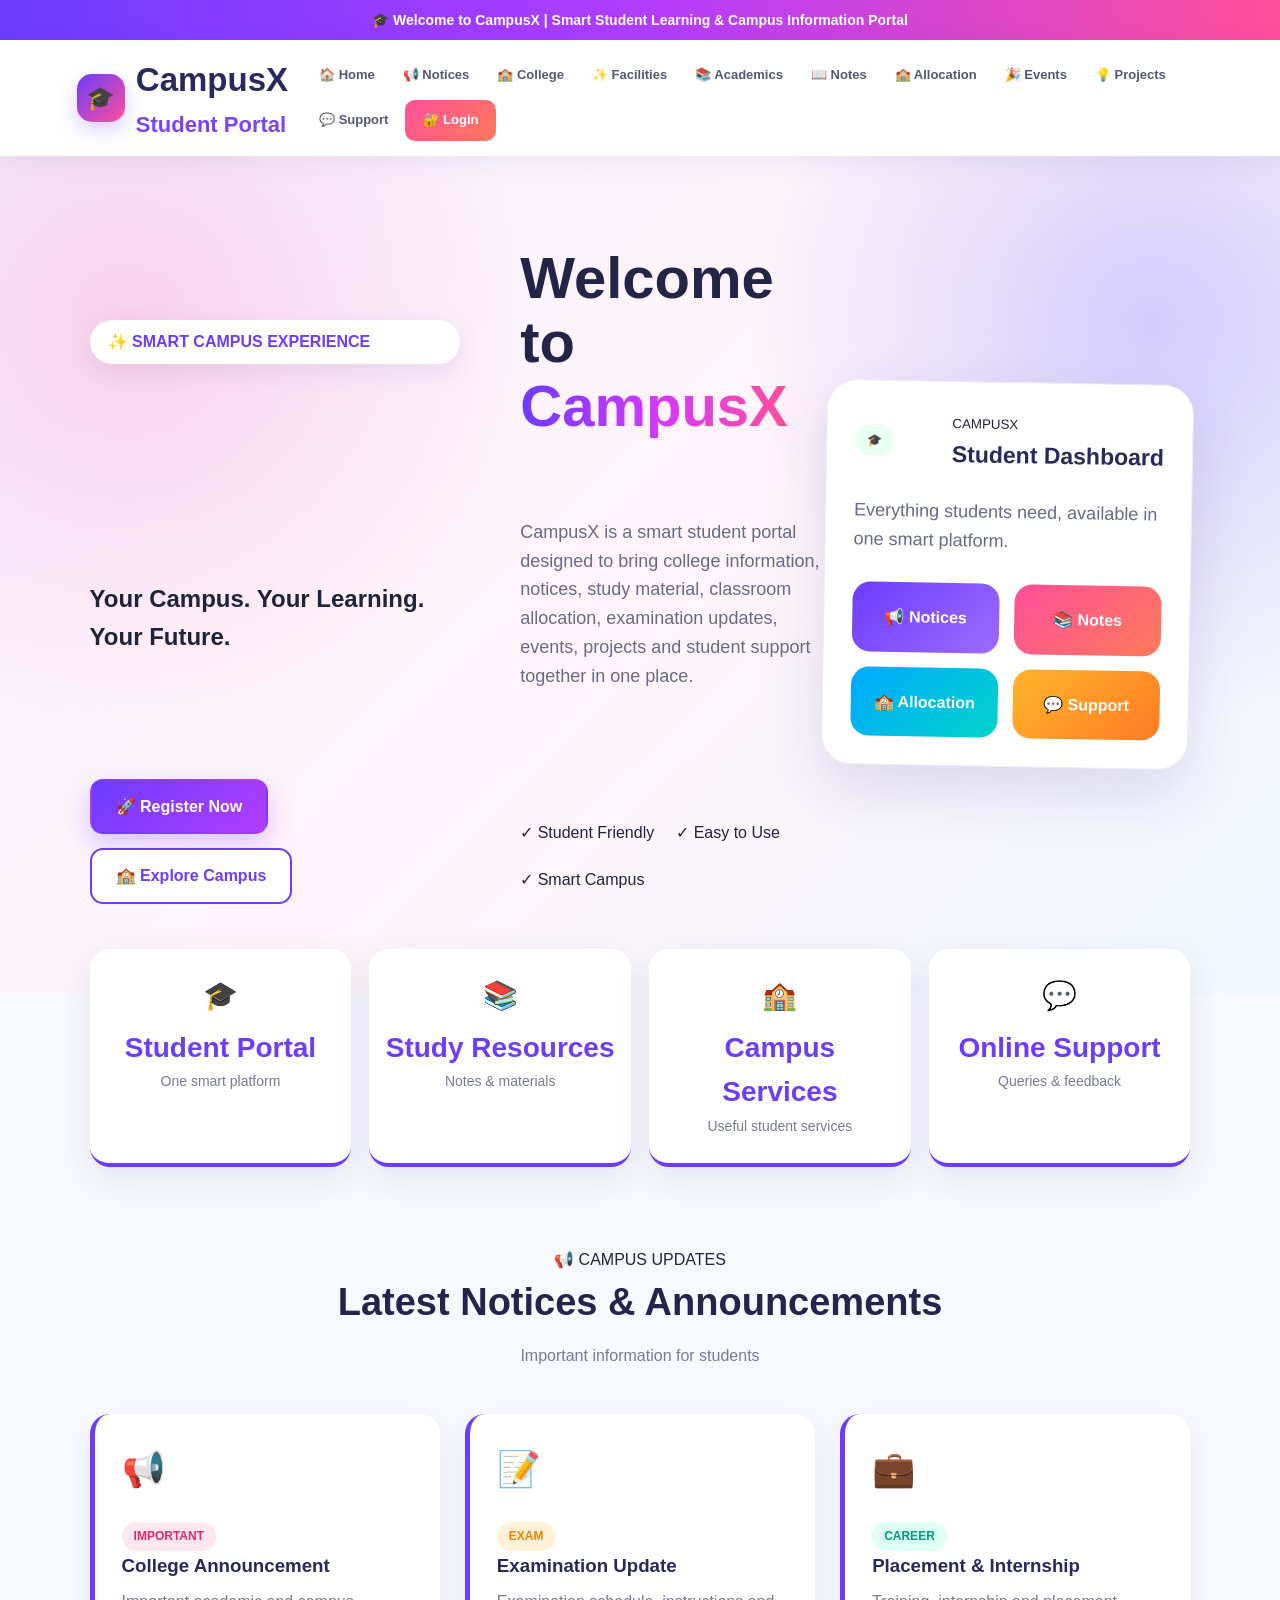
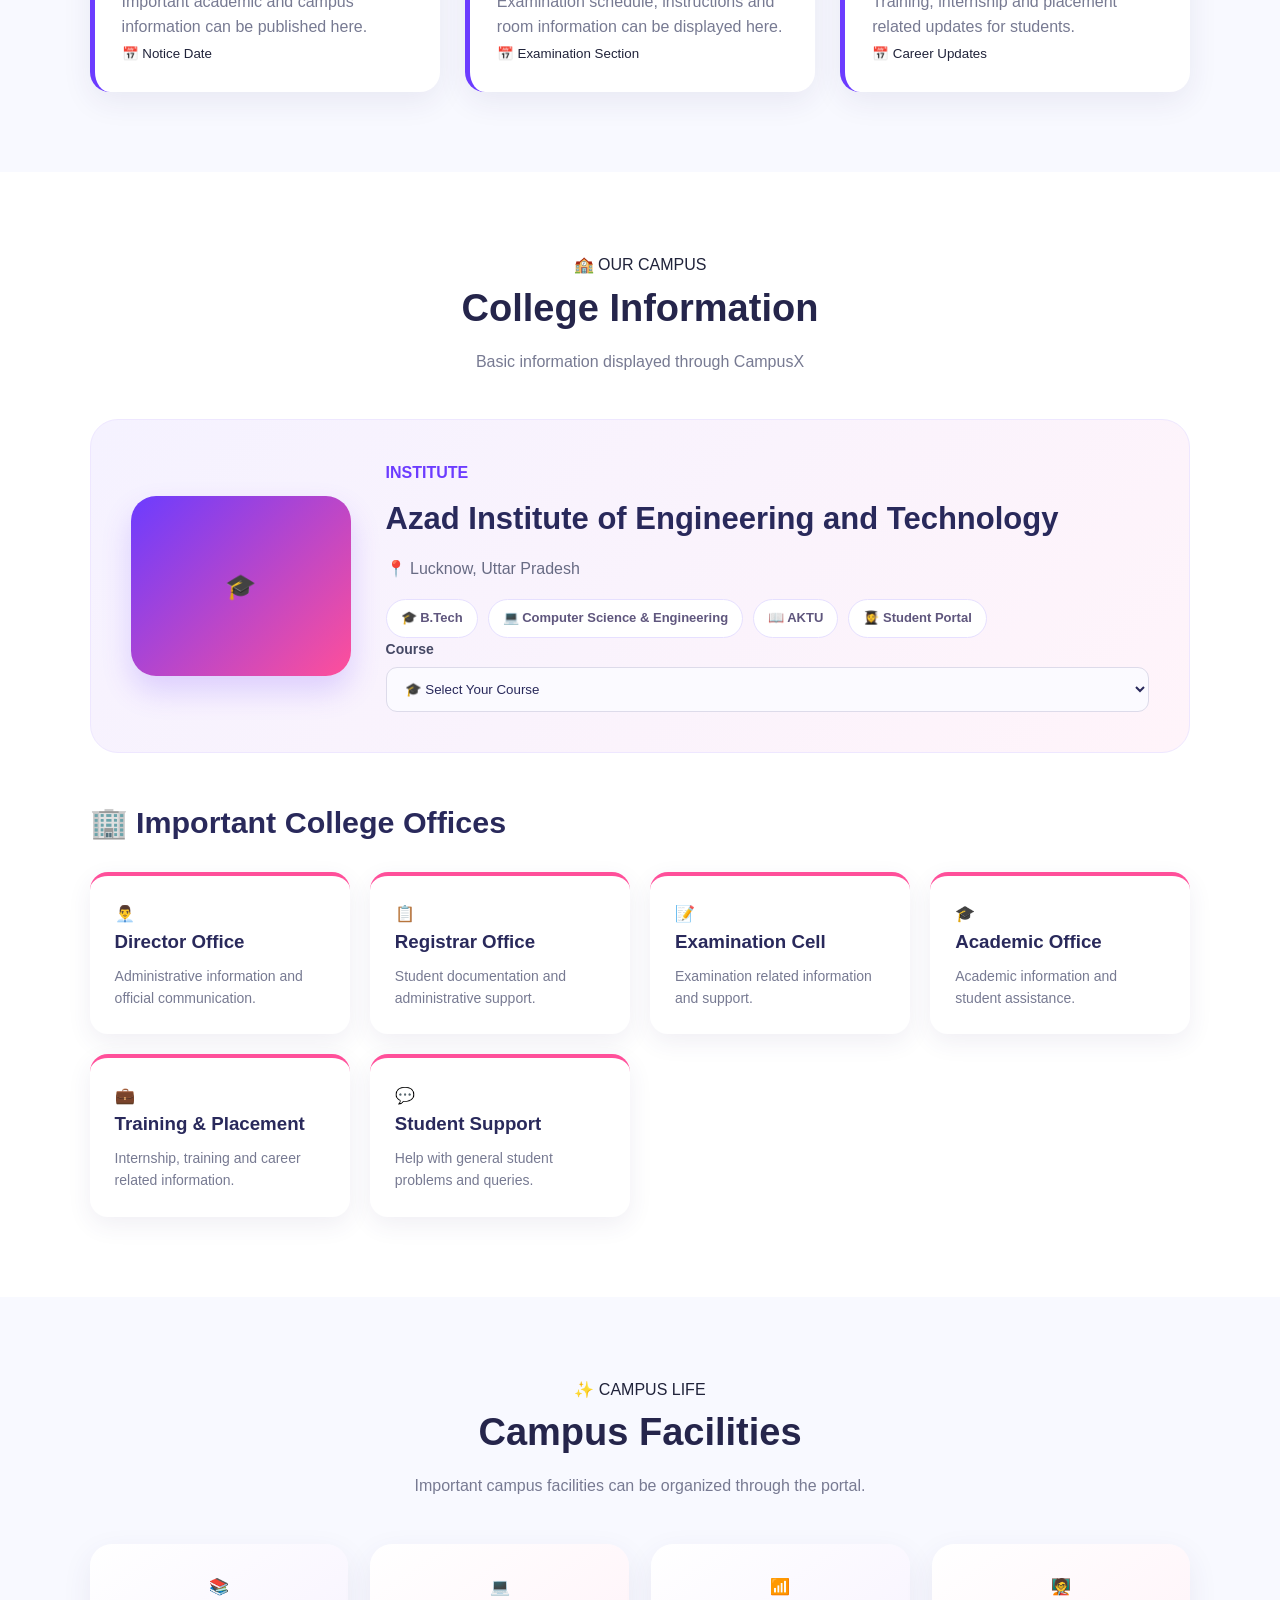
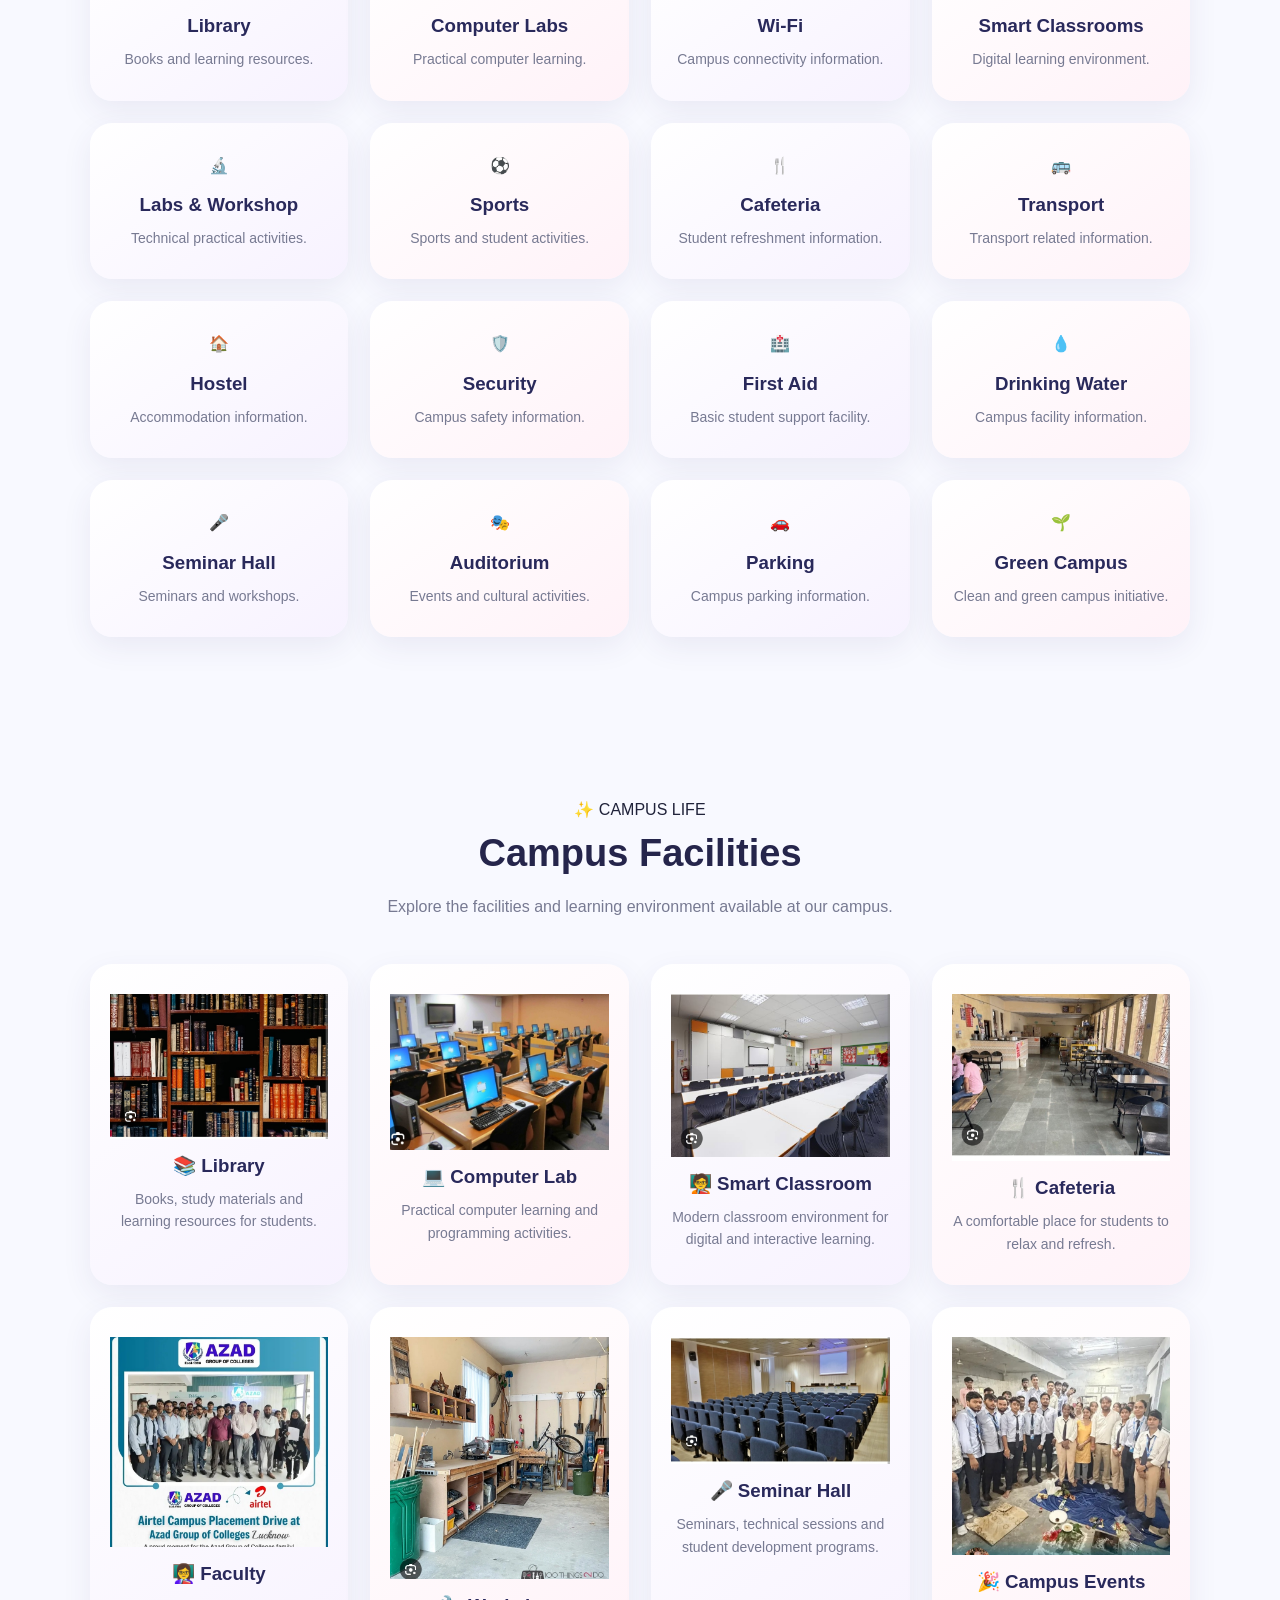
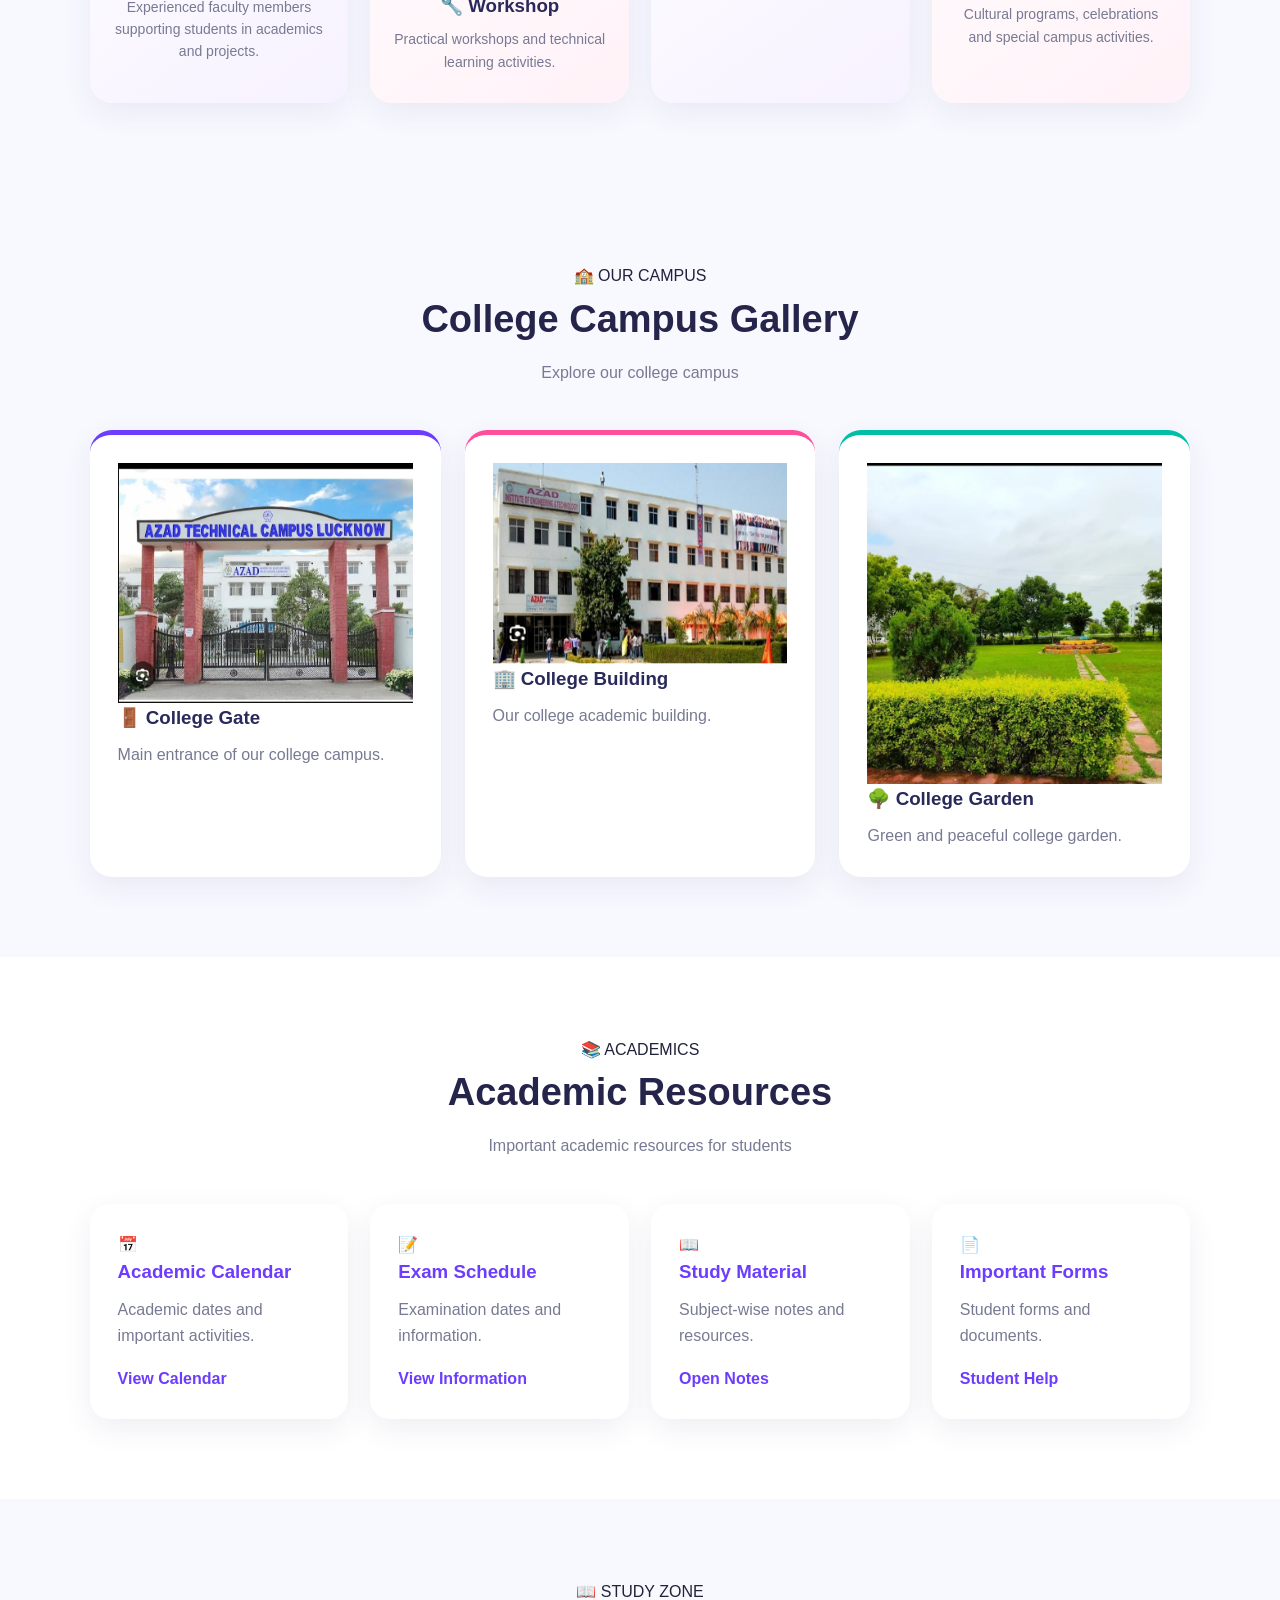
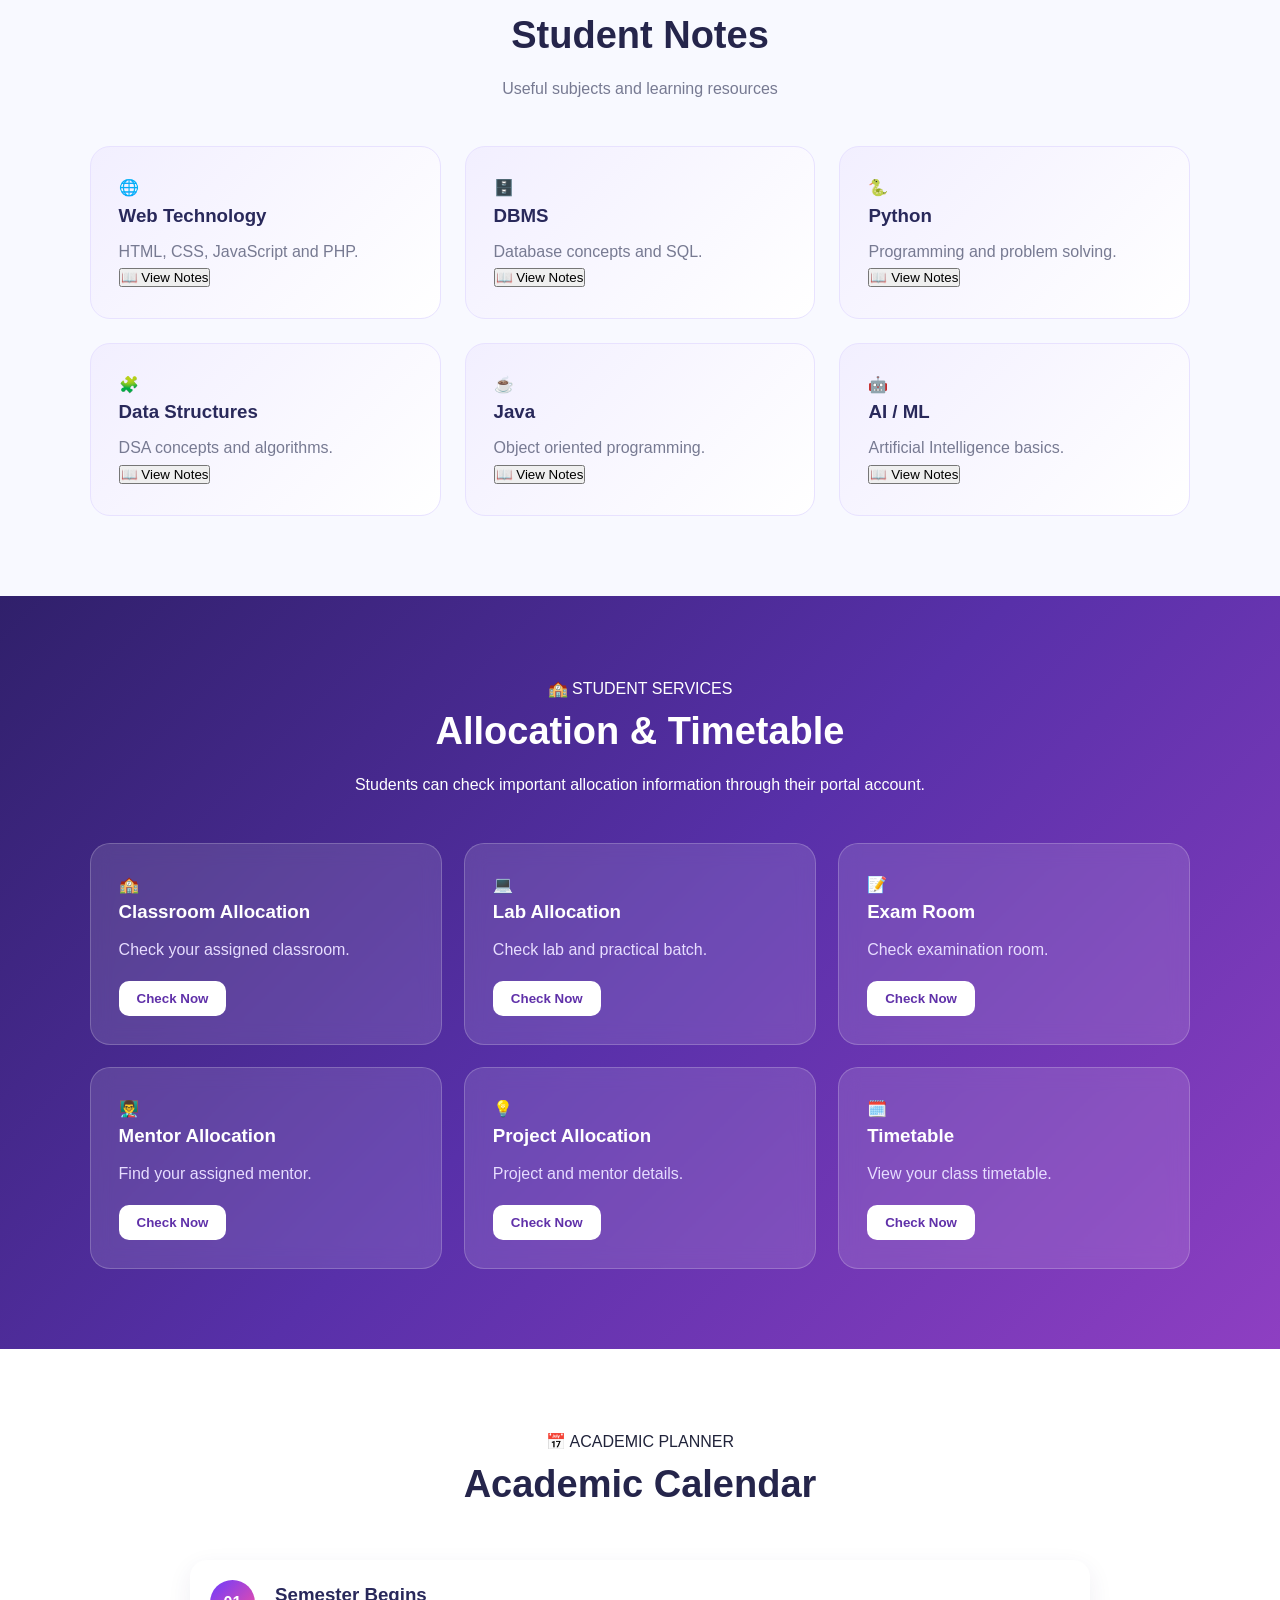
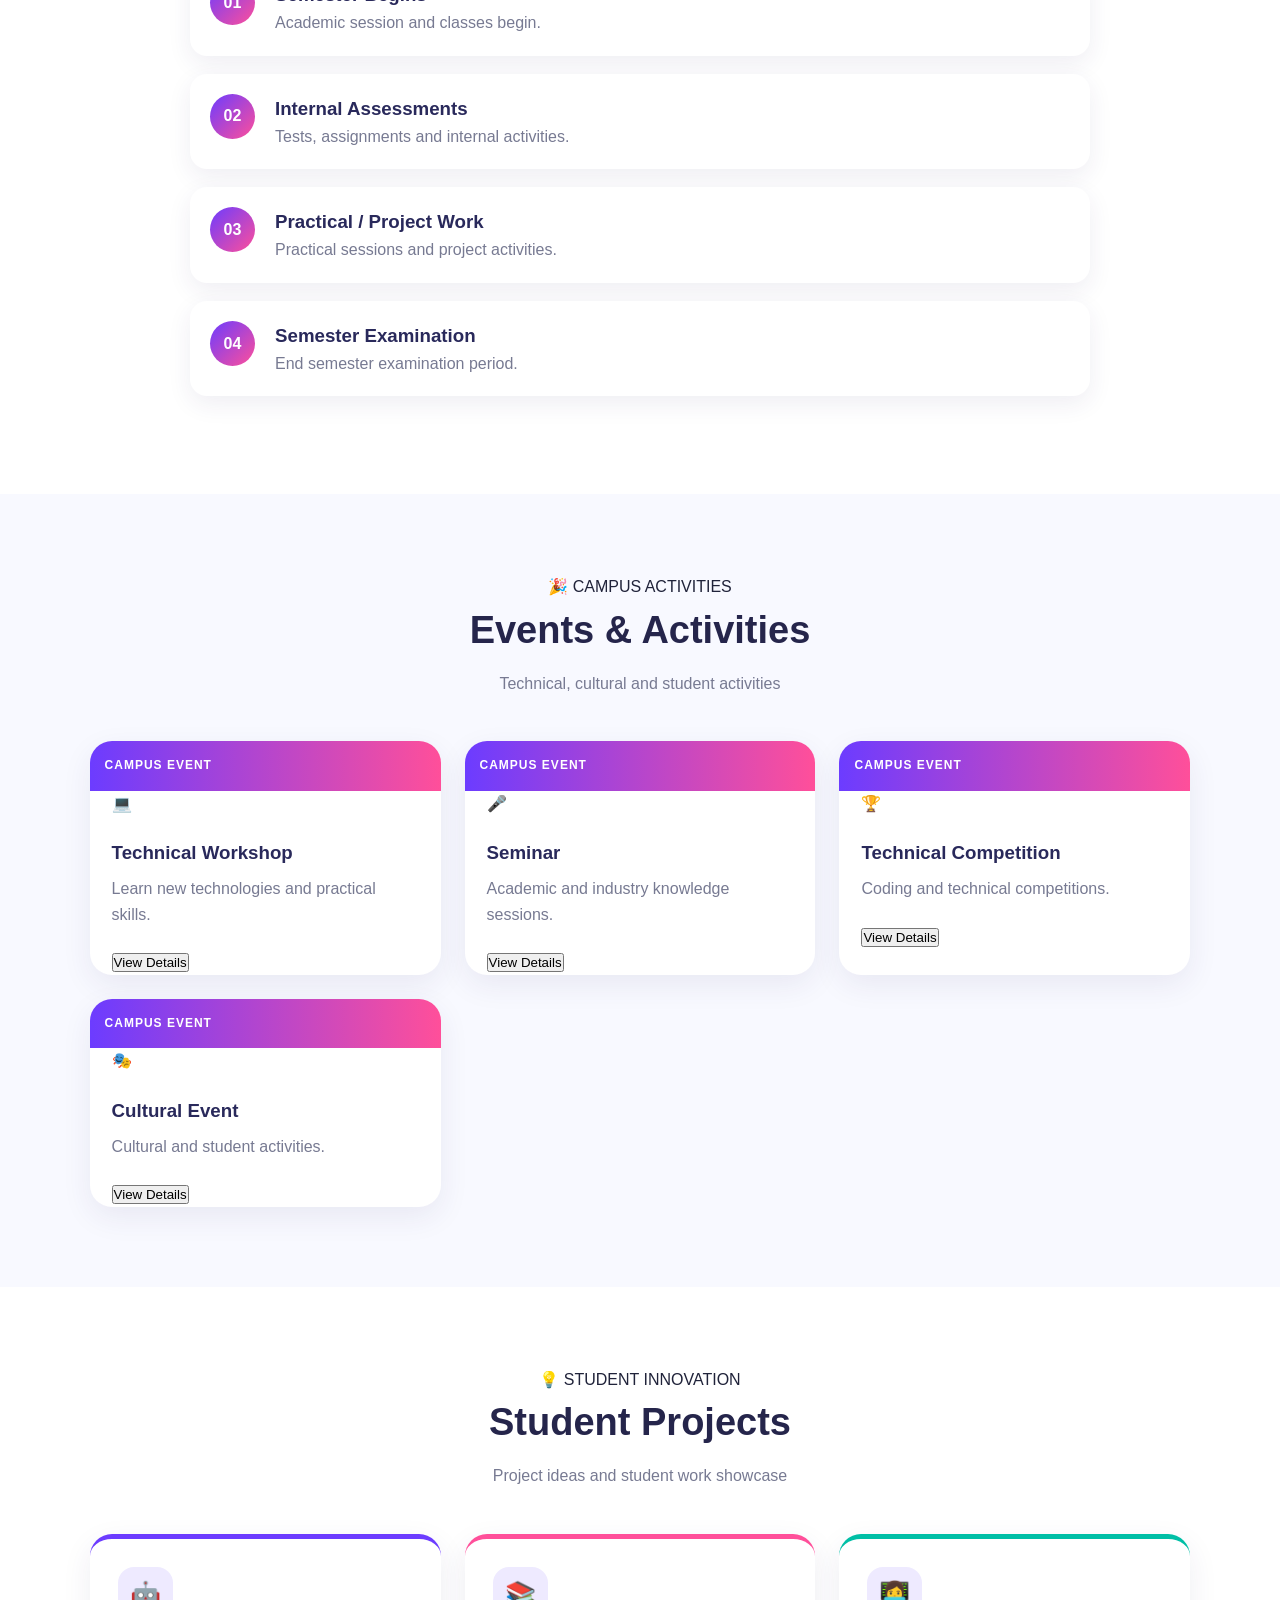
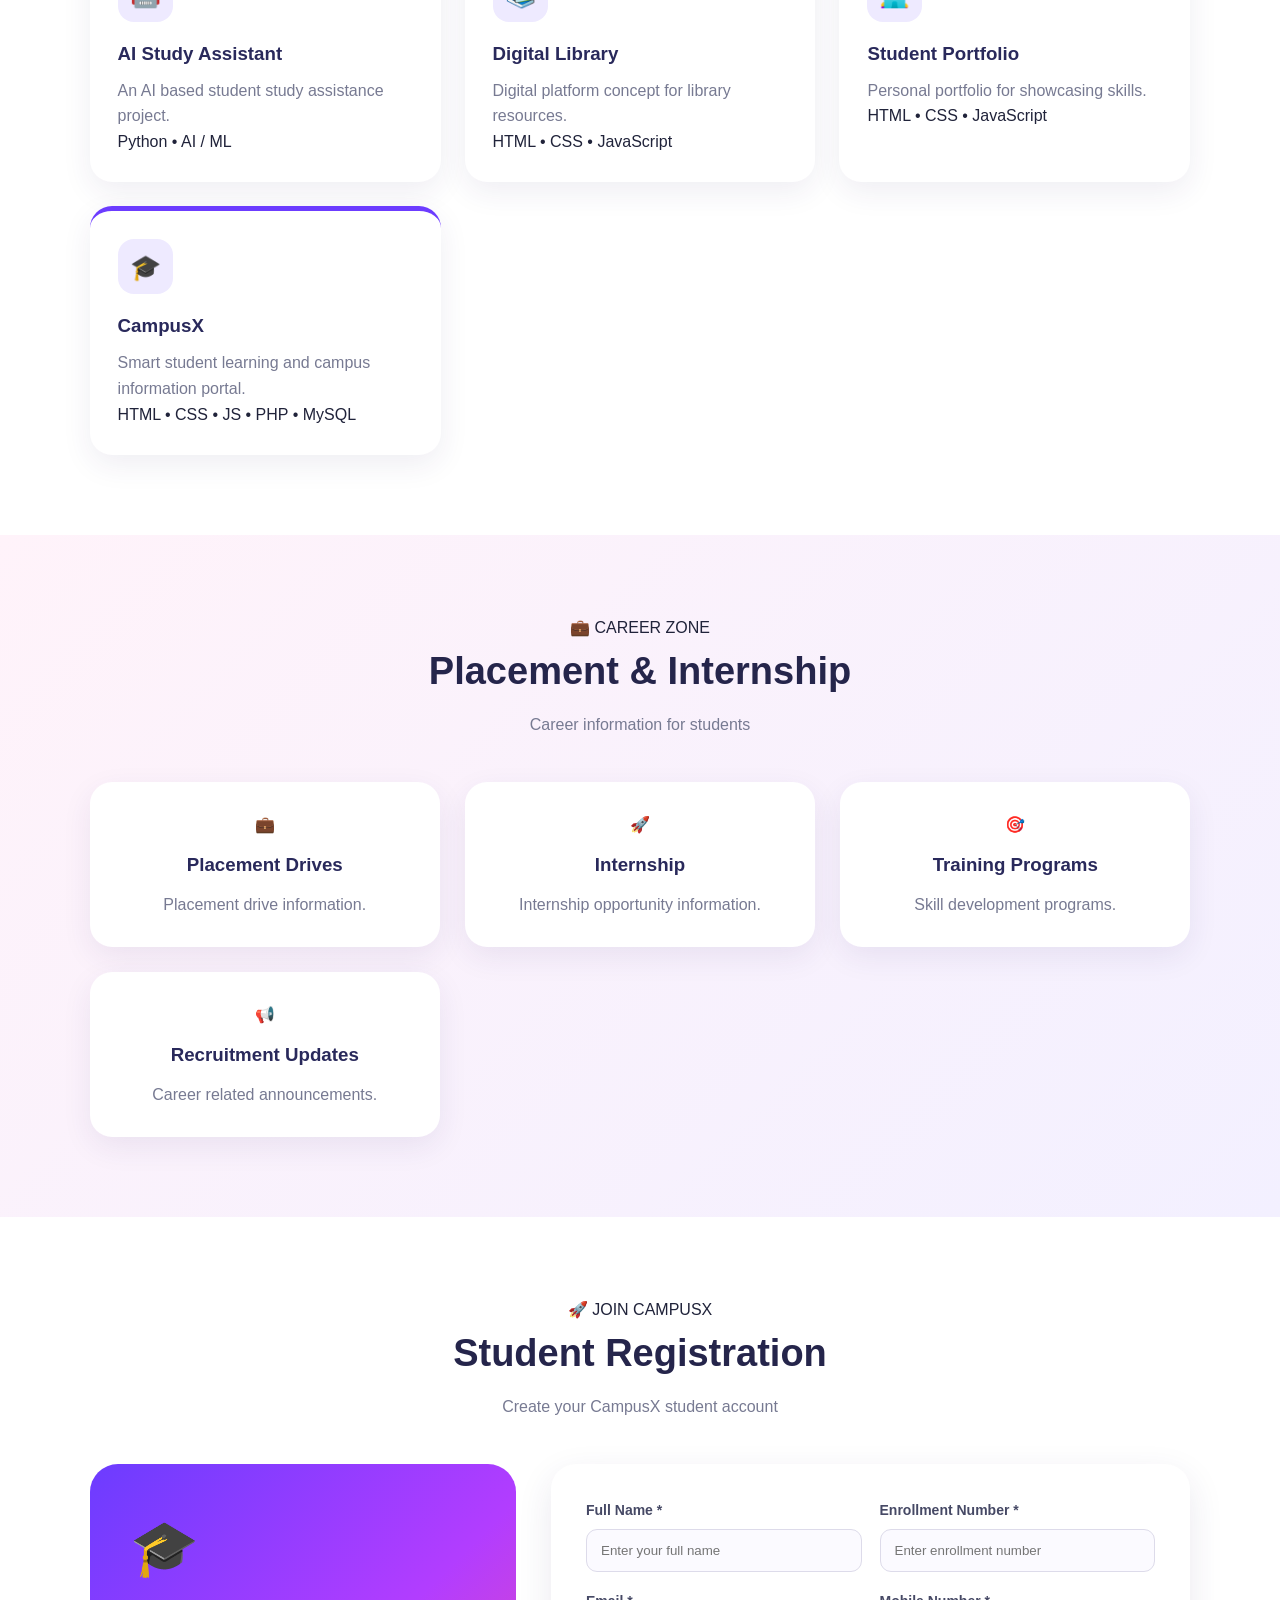
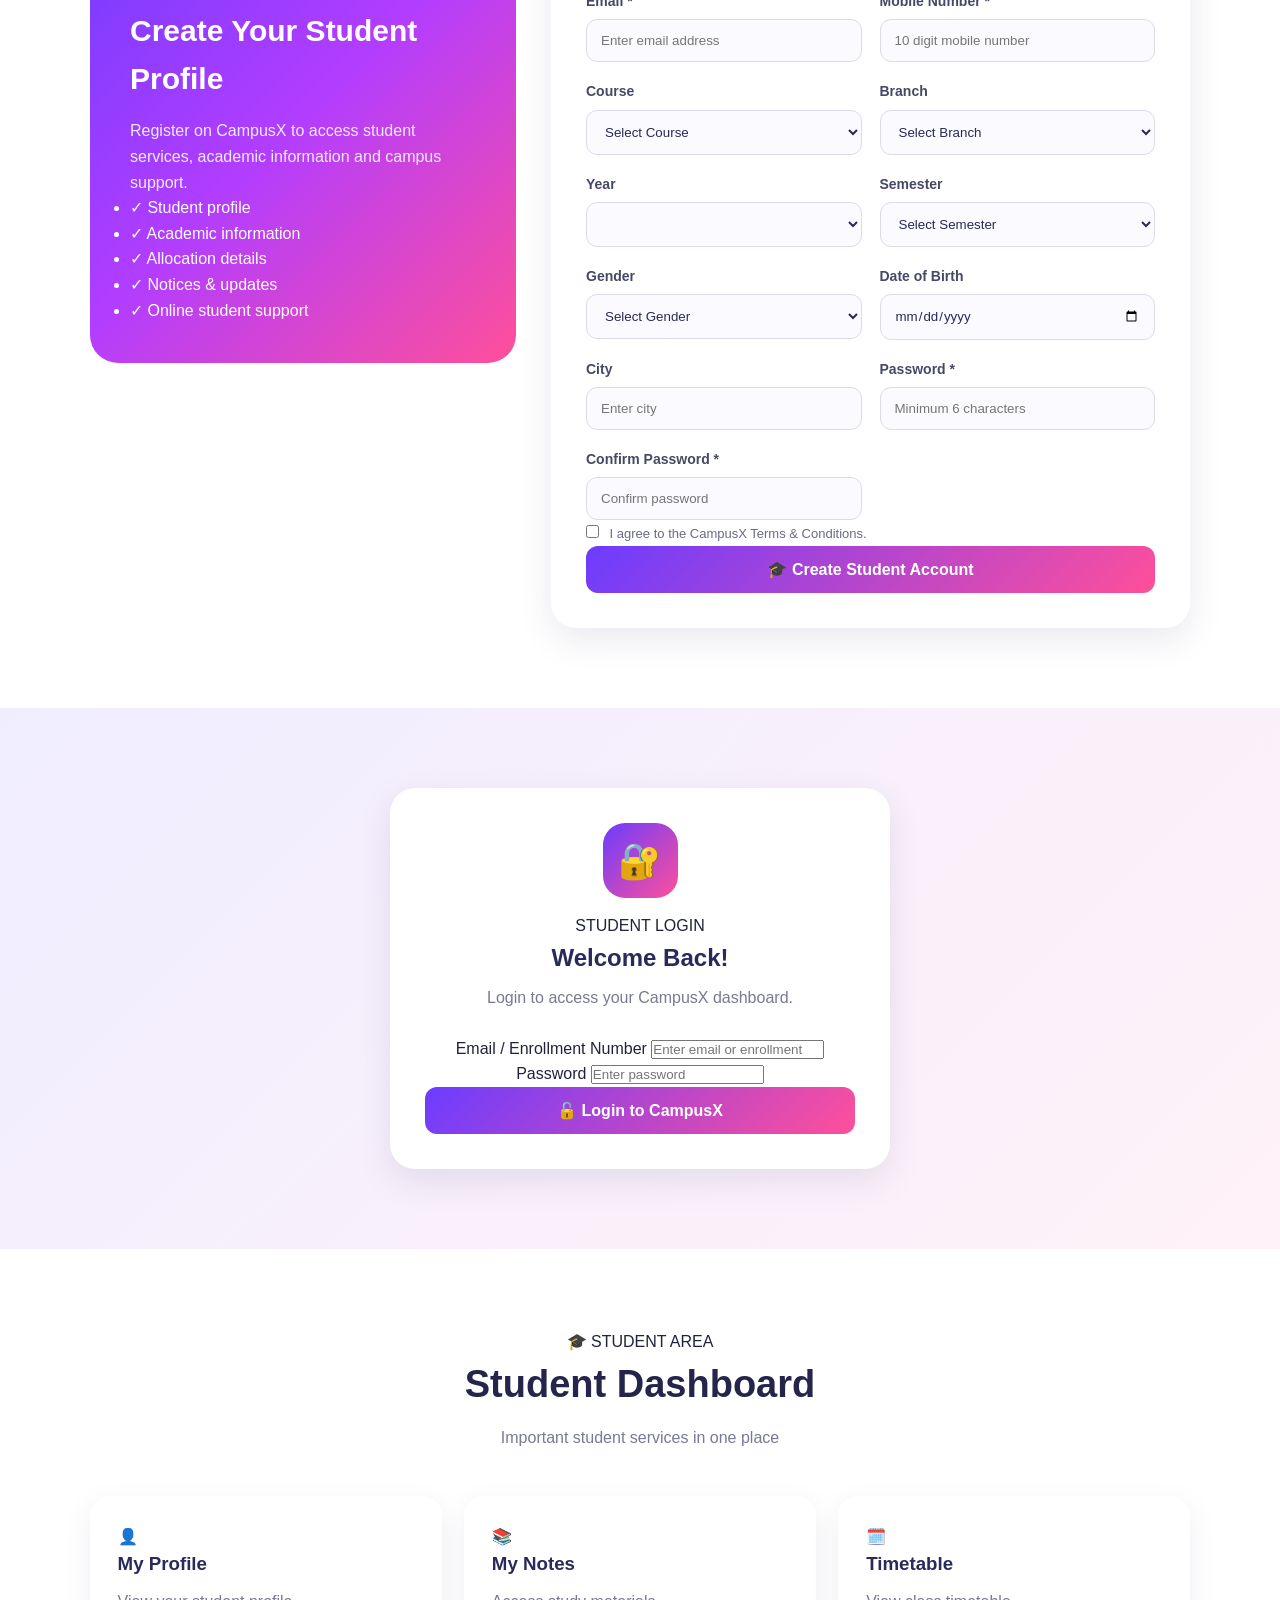
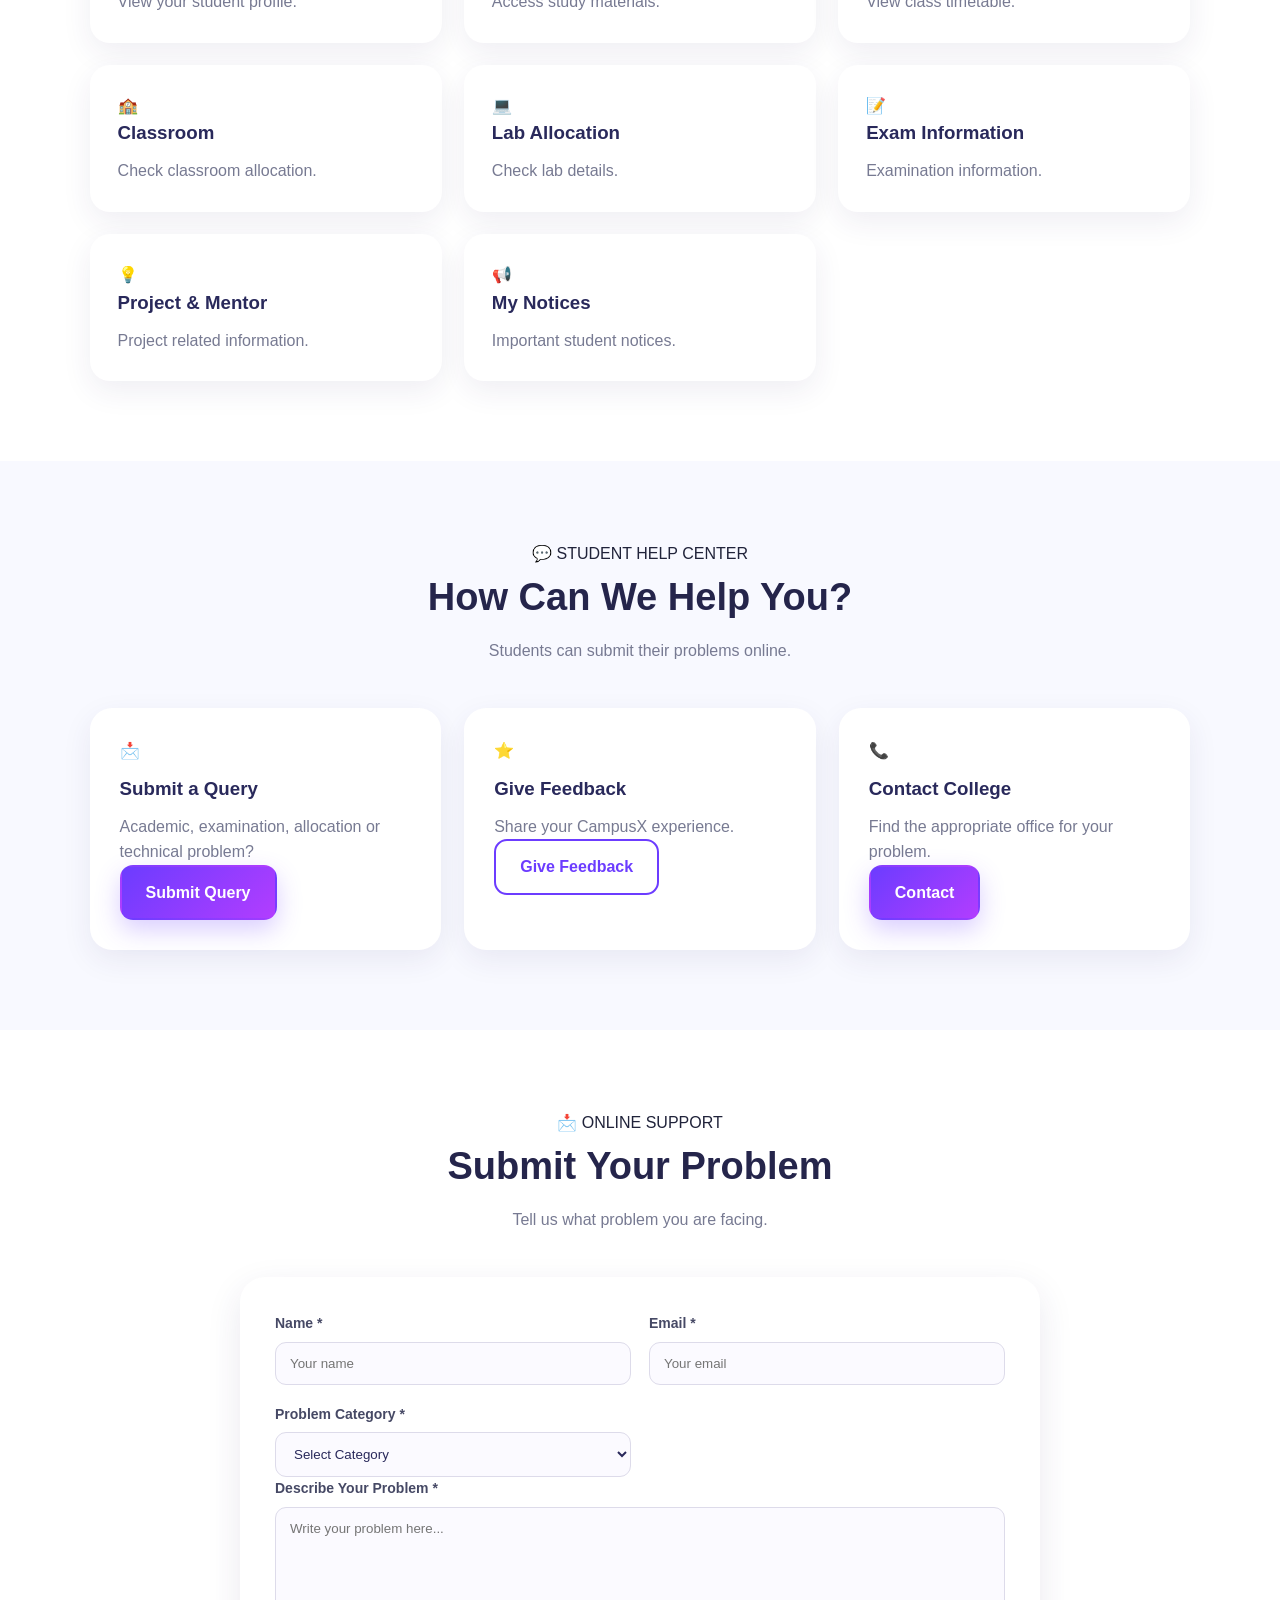
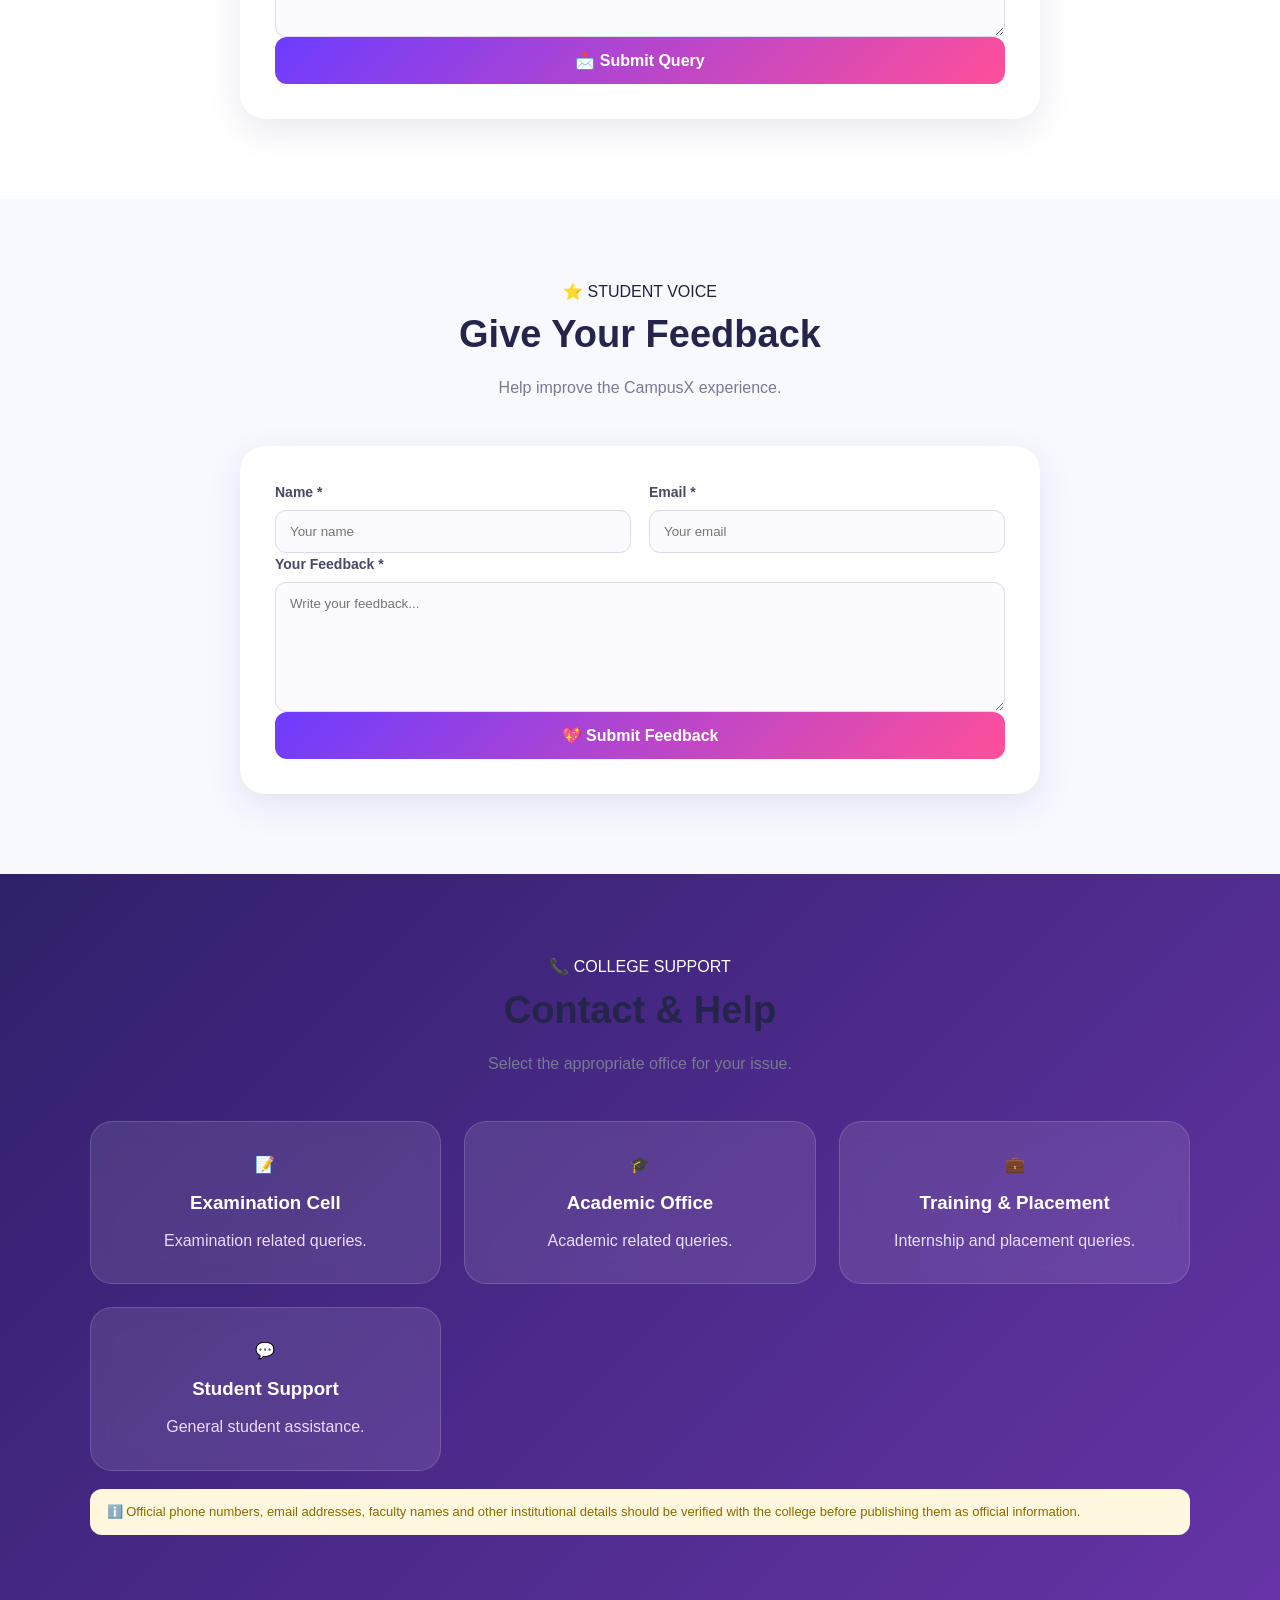
==== index.html @ db74c8dd "Add campus facilities section to index.html Added a new section for campus facilities with details o" ====
<!DOCTYPE html>
<html lang="en">

<head>

    <meta charset="UTF-8">

    <meta name="viewport"
          content="width=device-width, initial-scale=1.0">

    <meta name="description"
          content="CampusX - Smart Student Learning and Campus Information Portal">

    <meta name="keywords"
          content="CampusX, Student Portal, College, B.Tech, CSE, Notes, Notices, Allocation">

    <meta name="author"
          content="CampusX Student Project">

    <title>
        CampusX | Smart Student Campus Portal
    </title>

    <!-- CSS -->
    <link rel="stylesheet" href="style.css">

</head>


<body>


<!-- ==================================================
     TOP ANNOUNCEMENT BAR
================================================== -->

<div class="top-bar">

    🎓 Welcome to CampusX
    <span> | </span>
    Smart Student Learning & Campus Information Portal

</div>



<!-- ==================================================
     HEADER / NAVIGATION
================================================== -->

<header class="header">

    <div class="nav-container">


        <!-- LOGO -->

        <a href="#home" class="logo">

            <div class="logo-icon">
                🎓
            </div>

            <div class="logo-text">

                <h2>CampusX</h2>

                <span>
                    Student Portal
                </span>

            </div>

        </a>



        <!-- MOBILE MENU -->

        <button
            class="menu-btn"
            id="menuBtn"
            type="button">

            ☰

        </button>



        <!-- NAVIGATION -->

        <nav class="navbar" id="navbar">

            <a href="#home">
                🏠 Home
            </a>

            <a href="#announcements">
                📢 Notices
            </a>

            <a href="#college">
                🏫 College
            </a>

            <a href="#facilities">
                ✨ Facilities
            </a>

            <a href="#academics">
                📚 Academics
            </a>

            <a href="#notes">
                📖 Notes
            </a>

            <a href="#allocation">
                🏫 Allocation
            </a>

            <a href="#events">
                🎉 Events
            </a>

            <a href="#projects">
                💡 Projects
            </a>

            <a href="#support">
                💬 Support
            </a>

            <a
                href="#login"
                class="nav-login">

                🔐 Login

            </a>

        </nav>

    </div>

</header>



<!-- ==================================================
     HERO SECTION
================================================== -->

<section id="home" class="hero">

    <div class="hero-content">


        <div class="hero-badge">

            ✨ SMART CAMPUS EXPERIENCE

        </div>



        <h1>

            Welcome to

            <span>
                CampusX
            </span>

        </h1>



        <h2>

            Your Campus.
            Your Learning.
            Your Future.

        </h2>



        <p>

            CampusX is a smart student portal designed
            to bring college information, notices,
            study material, classroom allocation,
            examination updates, events, projects and
            student support together in one place.

        </p>



        <div class="hero-buttons">

            <a
                href="#registration"
                class="btn btn-primary">

                🚀 Register Now

            </a>


            <a
                href="#college"
                class="btn btn-outline">

                🏫 Explore Campus

            </a>

        </div>



        <div class="hero-features">

            <span>
                ✓ Student Friendly
            </span>

            <span>
                ✓ Easy to Use
            </span>

            <span>
                ✓ Smart Campus
            </span>

        </div>

    </div>



    <!-- HERO CARD -->

    <div class="hero-card">

        <div class="hero-card-top">

            <span>
                🎓
            </span>

            <div>

                <small>
                    CAMPUSX
                </small>

                <h3>
                    Student Dashboard
                </h3>

            </div>

        </div>



        <p>
            Everything students need,
            available in one smart platform.
        </p>



        <div class="hero-mini-grid">

            <div>
                <strong>📢</strong>
                <span>Notices</span>
            </div>

            <div>
                <strong>📚</strong>
                <span>Notes</span>
            </div>

            <div>
                <strong>🏫</strong>
                <span>Allocation</span>
            </div>

            <div>
                <strong>💬</strong>
                <span>Support</span>
            </div>

        </div>

    </div>

</section>



<!-- ==================================================
     QUICK STATS
================================================== -->

<section class="stats-section">

    <div class="stats-container">


        <div class="stat-card">

            <div class="stat-icon">
                🎓
            </div>

            <h3>
                Student Portal
            </h3>

            <p>
                One smart platform
            </p>

        </div>



        <div class="stat-card">

            <div class="stat-icon">
                📚
            </div>

            <h3>
                Study Resources
            </h3>

            <p>
                Notes & materials
            </p>

        </div>



        <div class="stat-card">

            <div class="stat-icon">
                🏫
            </div>

            <h3>
                Campus Services
            </h3>

            <p>
                Useful student services
            </p>

        </div>



        <div class="stat-card">

            <div class="stat-icon">
                💬
            </div>

            <h3>
                Online Support
            </h3>

            <p>
                Queries & feedback
            </p>

        </div>


    </div>

</section>



<!-- ==================================================
     ANNOUNCEMENTS / NOTICES
================================================== -->

<section
    id="announcements"
    class="section">

    <div class="section-heading">

        <span>
            📢 CAMPUS UPDATES
        </span>

        <h2>
            Latest Notices & Announcements
        </h2>

        <p>
            Important information for students
        </p>

    </div>



    <div class="notice-grid">


        <article class="notice-card">

            <div class="notice-icon">
                📢
            </div>

            <div>

                <span class="notice-tag important">
                    IMPORTANT
                </span>

                <h3>
                    College Announcement
                </h3>

                <p>
                    Important academic and campus
                    information can be published here.
                </p>

                <small>
                    📅 Notice Date
                </small>

            </div>

        </article>



        <article class="notice-card">

            <div class="notice-icon">
                📝
            </div>

            <div>

                <span class="notice-tag exam">
                    EXAM
                </span>

                <h3>
                    Examination Update
                </h3>

                <p>
                    Examination schedule, instructions
                    and room information can be displayed here.
                </p>

                <small>
                    📅 Examination Section
                </small>

            </div>

        </article>



        <article class="notice-card">

            <div class="notice-icon">
                💼
            </div>

            <div>

                <span class="notice-tag career">
                    CAREER
                </span>

                <h3>
                    Placement & Internship
                </h3>

                <p>
                    Training, internship and placement
                    related updates for students.
                </p>

                <small>
                    📅 Career Updates
                </small>

            </div>

        </article>


    </div>

</section>



<!-- ==================================================
     COLLEGE INFORMATION
================================================== -->

<section
    id="college"
    class="section section-light">

    <div class="section-heading">

        <span>
            🏫 OUR CAMPUS
        </span>

        <h2>
            College Information
        </h2>

        <p>
            Basic information displayed through CampusX
        </p>

    </div>



    <div class="college-profile">


        <div class="college-logo-box">

            🎓

        </div>



        <div class="college-details">

            <span class="college-label">
                INSTITUTE
            </span>

            <h2>
                Azad Institute of Engineering
                and Technology
            </h2>

            <p>
                📍 Lucknow, Uttar Pradesh
            </p>

            <div class="college-pills">

                <span>
                    🎓 B.Tech
                    
                </span>

                <span>
                    💻 Computer Science & Engineering
                </span>

                <span>
                    📖 AKTU
                </span>

                <span>
                    👩‍🎓 Student Portal
                </span>

            </div>
            <div class="form-group">
    <label for="course">Course</label>

    <select id="course" required>
        <option value="">🎓 Select Your Course</option>
        <option value="B.Tech">B.Tech</option>
        <option value="BCA">BCA</option>
        <option value="MCA">MCA</option>
        <option value="BBA">BBA</option>
        <option value="MBA">MBA</option>
        <option value="M.Tech">M.Tech</option>
        <option value="D.El.Ed">D.El.Ed</option>
        <option value="Other">Other Course</option>
    </select>
            </div>

        </div>

    </div>



    <!-- COLLEGE OFFICES -->

    <div class="sub-heading">

        <h3>
            🏢 Important College Offices
        </h3>

    </div>



    <div class="office-grid">


        <div class="office-card">

            <div>👨‍💼</div>

            <h3>
                Director Office
            </h3>

            <p>
                Administrative information
                and official communication.
            </p>

        </div>



        <div class="office-card">

            <div>📋</div>

            <h3>
                Registrar Office
            </h3>

            <p>
                Student documentation
                and administrative support.
            </p>

        </div>



        <div class="office-card">

            <div>📝</div>

            <h3>
                Examination Cell
            </h3>

            <p>
                Examination related
                information and support.
            </p>

        </div>



        <div class="office-card">

            <div>🎓</div>

            <h3>
                Academic Office
            </h3>

            <p>
                Academic information
                and student assistance.
            </p>

        </div>



        <div class="office-card">

            <div>💼</div>

            <h3>
                Training & Placement
            </h3>

            <p>
                Internship, training and
                career related information.
            </p>

        </div>



        <div class="office-card">

            <div>💬</div>

            <h3>
                Student Support
            </h3>

            <p>
                Help with general
                student problems and queries.
            </p>

        </div>


    </div>

</section>



<!-- ==================================================
     FACILITIES
================================================== -->

<section
    id="facilities"
    class="section">

    <div class="section-heading">

        <span>
            ✨ CAMPUS LIFE
        </span>

        <h2>
            Campus Facilities
        </h2>

        <p>
            Important campus facilities can be
            organized through the portal.
        </p>

    </div>



    <div class="facility-grid">


        <div class="facility-card">
            <div>📚</div>
            <h3>Library</h3>
            <p>Books and learning resources.</p>
        </div>


        <div class="facility-card">
            <div>💻</div>
            <h3>Computer Labs</h3>
            <p>Practical computer learning.</p>
        </div>


        <div class="facility-card">
            <div>📶</div>
            <h3>Wi-Fi</h3>
            <p>Campus connectivity information.</p>
        </div>


        <div class="facility-card">
            <div>🧑‍🏫</div>
            <h3>Smart Classrooms</h3>
            <p>Digital learning environment.</p>
        </div>


        <div class="facility-card">
            <div>🔬</div>
            <h3>Labs & Workshop</h3>
            <p>Technical practical activities.</p>
        </div>


        <div class="facility-card">
            <div>⚽</div>
            <h3>Sports</h3>
            <p>Sports and student activities.</p>
        </div>


        <div class="facility-card">
            <div>🍴</div>
            <h3>Cafeteria</h3>
            <p>Student refreshment information.</p>
        </div>


        <div class="facility-card">
            <div>🚌</div>
            <h3>Transport</h3>
            <p>Transport related information.</p>
        </div>


        <div class="facility-card">
            <div>🏠</div>
            <h3>Hostel</h3>
            <p>Accommodation information.</p>
        </div>


        <div class="facility-card">
            <div>🛡️</div>
            <h3>Security</h3>
            <p>Campus safety information.</p>
        </div>


        <div class="facility-card">
            <div>🏥</div>
            <h3>First Aid</h3>
            <p>Basic student support facility.</p>
        </div>


        <div class="facility-card">
            <div>💧</div>
            <h3>Drinking Water</h3>
            <p>Campus facility information.</p>
        </div>


        <div class="facility-card">
            <div>🎤</div>
            <h3>Seminar Hall</h3>
            <p>Seminars and workshops.</p>
        </div>


        <div class="facility-card">
            <div>🎭</div>
            <h3>Auditorium</h3>
            <p>Events and cultural activities.</p>
        </div>


        <div class="facility-card">
            <div>🚗</div>
            <h3>Parking</h3>
            <p>Campus parking information.</p>
        </div>


        <div class="facility-card">
            <div>🌱</div>
            <h3>Green Campus</h3>
            <p>Clean and green campus initiative.</p>
        </div>


    </div>
    

</section>
    <!-- ==================================================
     FACILITIES
================================================== -->

<section
    id="facilities"
    class="section">

    <div class="section-heading">

        <span>
            ✨ CAMPUS LIFE
        </span>

        <h2>
            Campus Facilities
        </h2>

        <p>
            Explore the facilities and learning environment
            available at our campus.
        </p>

    </div>


    <div class="facility-grid">


        <!-- LIBRARY -->

        <div class="facility-card">

            <img
                src="Library.jpg"
                alt="College Library">

            <div class="facility-content">

                <h3>
                    📚 Library
                </h3>

                <p>
                    Books, study materials and learning
                    resources for students.
                </p>

            </div>

        </div>



        <!-- COMPUTER LAB -->

        <div class="facility-card">

            <img
                src="computer.jpg"
                alt="Computer Lab">

            <div class="facility-content">

                <h3>
                    💻 Computer Lab
                </h3>

                <p>
                    Practical computer learning and
                    programming activities.
                </p>

            </div>

        </div>



        <!-- CLASSROOM -->

        <div class="facility-card">

            <img
                src="class.jpg"
                alt="Smart Classroom">

            <div class="facility-content">

                <h3>
                    🧑‍🏫 Smart Classroom
                </h3>

                <p>
                    Modern classroom environment for
                    digital and interactive learning.
                </p>

            </div>

        </div>



        <!-- CANTEEN -->

        <div class="facility-card">

            <img
                src="carteen.jpg"
                alt="College Canteen">

            <div class="facility-content">

                <h3>
                    🍴 Cafeteria
                </h3>

                <p>
                    A comfortable place for students
                    to relax and refresh.
                </p>

            </div>

        </div>



        <!-- TEACHERS -->

        <div class="facility-card">

            <img
                src="teacher.jpg"
                alt="College Teachers">

            <div class="facility-content">

                <h3>
                    👩‍🏫 Faculty
                </h3>

                <p>
                    Experienced faculty members supporting
                    students in academics and projects.
                </p>

            </div>

        </div>



        <!-- WORKSHOP -->

        <div class="facility-card">

            <img
                src="workshop.jpg"
                alt="College Workshop">

            <div class="facility-content">

                <h3>
                    🔧 Workshop
                </h3>

                <p>
                    Practical workshops and technical
                    learning activities.
                </p>

            </div>

        </div>



        <!-- SEMINAR -->

        <div class="facility-card">

            <img
                src="seminar.jpg"
                alt="College Seminar Hall">

            <div class="facility-content">

                <h3>
                    🎤 Seminar Hall
                </h3>

                <p>
                    Seminars, technical sessions and
                    student development programs.
                </p>

            </div>

        </div>



        <!-- POOJA / EVENTS -->

        <div class="facility-card">

            <img
                src="pooja.jpg"
                alt="College Event">

            <div class="facility-content">

                <h3>
                    🎉 Campus Events
                </h3>

                <p>
                    Cultural programs, celebrations and
                    special campus activities.
                </p>

            </div>

        </div>


    </div>

</section>
    <!-- ==================================================
     COLLEGE CAMPUS IMAGES
================================================== -->

<section id="college-images" class="section">

    <div class="section-heading">

        <span>
            🏫 OUR CAMPUS
        </span>

        <h2>
            College Campus Gallery
        </h2>

        <p>
            Explore our college campus
        </p>

    </div>


    <div class="projects-grid">


        <!-- COLLEGE GATE -->

        <div class="project-card">

            <div class="project-image">

                <img
                    src="gate.jpg"
                    alt="College Gate">

            </div>

            <h3>
                🚪 College Gate
            </h3>

            <p>
                Main entrance of our college campus.
            </p>

        </div>



        <!-- COLLEGE BUILDING -->

        <div class="project-card">

            <div class="project-image">

                <img
                    src="buld.jpg"
                    alt="College Building">

            </div>

            <h3>
                🏢 College Building
            </h3>

            <p>
                Our college academic building.
            </p>

        </div>



        <!-- COLLEGE GARDEN -->

        <div class="project-card">

            <div class="project-image">

                <img
                    src="garden.jpg"
                    alt="College Garden">

            </div>

            <h3>
                🌳 College Garden
            </h3>

            <p>
                Green and peaceful college garden.
            </p>

        </div>


    </div>

</section>
    



<!-- ==================================================
     ACADEMICS
================================================== -->

<section
    id="academics"
    class="section section-light">

    <div class="section-heading">

        <span>
            📚 ACADEMICS
        </span>

        <h2>
            Academic Resources
        </h2>

        <p>
            Important academic resources for students
        </p>

    </div>



    <div class="academic-grid">


        <div class="academic-card">

            <div>📅</div>

            <h3>
                Academic Calendar
            </h3>

            <p>
                Academic dates and important activities.
            </p>

            <a href="#calendar" class="card-btn">
                View Calendar
            </a>

        </div>



        <div class="academic-card">

            <div>📝</div>

            <h3>
                Exam Schedule
            </h3>

            <p>
                Examination dates and information.
            </p>

            <a href="#allocation" class="card-btn">
                View Information
            </a>

        </div>



        <div class="academic-card">

            <div>📖</div>

            <h3>
                Study Material
            </h3>

            <p>
                Subject-wise notes and resources.
            </p>

            <a href="#notes" class="card-btn">
                Open Notes
            </a>

        </div>



        <div class="academic-card">

            <div>📄</div>

            <h3>
                Important Forms
            </h3>

            <p>
                Student forms and documents.
            </p>

            <a href="#support" class="card-btn">
                Student Help
            </a>

        </div>


    </div>

</section>



<!-- ==================================================
     NOTES
================================================== -->

<section
    id="notes"
    class="section">

    <div class="section-heading">

        <span>
            📖 STUDY ZONE
        </span>

        <h2>
            Student Notes
        </h2>

        <p>
            Useful subjects and learning resources
        </p>

    </div>



    <div class="notes-grid">


        <div class="note-card">

            <span>🌐</span>

            <h3>
                Web Technology
            </h3>

            <p>
                HTML, CSS, JavaScript and PHP.
            </p>

            <button>
                📖 View Notes
            </button>

        </div>



        <div class="note-card">

            <span>🗄️</span>

            <h3>
                DBMS
            </h3>

            <p>
                Database concepts and SQL.
            </p>

            <button>
                📖 View Notes
            </button>

        </div>



        <div class="note-card">

            <span>🐍</span>

            <h3>
                Python
            </h3>

            <p>
                Programming and problem solving.
            </p>

            <button>
                📖 View Notes
            </button>

        </div>



        <div class="note-card">

            <span>🧩</span>

            <h3>
                Data Structures
            </h3>

            <p>
                DSA concepts and algorithms.
            </p>

            <button>
                📖 View Notes
            </button>

        </div>



        <div class="note-card">

            <span>☕</span>

            <h3>
                Java
            </h3>

            <p>
                Object oriented programming.
            </p>

            <button>
                📖 View Notes
            </button>

        </div>



        <div class="note-card">

            <span>🤖</span>

            <h3>
                AI / ML
            </h3>

            <p>
                Artificial Intelligence basics.
            </p>

            <button>
                📖 View Notes
            </button>

        </div>


    </div>

</section>



<!-- ==================================================
     ALLOCATION
================================================== -->

<section
    id="allocation"
    class="section allocation-section">

    <div class="section-heading light-heading">

        <span>
            🏫 STUDENT SERVICES
        </span>

        <h2>
            Allocation & Timetable
        </h2>

        <p>
            Students can check important allocation information
            through their portal account.
        </p>

    </div>



    <div class="allocation-grid">


        <div class="allocation-card">

            <div>🏫</div>

            <h3>
                Classroom Allocation
            </h3>

            <p>
                Check your assigned classroom.
            </p>

            <button onclick="showDemo('Classroom')">
                Check Now
            </button>

        </div>



        <div class="allocation-card">

            <div>💻</div>

            <h3>
                Lab Allocation
            </h3>

            <p>
                Check lab and practical batch.
            </p>

            <button onclick="showDemo('Lab')">
                Check Now
            </button>

        </div>



        <div class="allocation-card">

            <div>📝</div>

            <h3>
                Exam Room
            </h3>

            <p>
                Check examination room.
            </p>

            <button onclick="showDemo('Exam Room')">
                Check Now
            </button>

        </div>



        <div class="allocation-card">

            <div>👨‍🏫</div>

            <h3>
                Mentor Allocation
            </h3>

            <p>
                Find your assigned mentor.
            </p>

            <button onclick="showDemo('Mentor')">
                Check Now
            </button>

        </div>



        <div class="allocation-card">

            <div>💡</div>

            <h3>
                Project Allocation
            </h3>

            <p>
                Project and mentor details.
            </p>

            <button onclick="showDemo('Project')">
                Check Now
            </button>

        </div>



        <div class="allocation-card">

            <div>🗓️</div>

            <h3>
                Timetable
            </h3>

            <p>
                View your class timetable.
            </p>

            <button onclick="showDemo('Timetable')">
                Check Now
            </button>

        </div>


    </div>

</section>



<!-- ==================================================
     ACADEMIC CALENDAR
================================================== -->

<section
    id="calendar"
    class="section section-light">

    <div class="section-heading">

        <span>
            📅 ACADEMIC PLANNER
        </span>

        <h2>
            Academic Calendar
        </h2>

    </div>



    <div class="timeline">


        <div class="timeline-item">

            <div class="timeline-number">
                01
            </div>

            <div>

                <h3>
                    Semester Begins
                </h3>

                <p>
                    Academic session and classes begin.
                </p>

            </div>

        </div>



        <div class="timeline-item">

            <div class="timeline-number">
                02
            </div>

            <div>

                <h3>
                    Internal Assessments
                </h3>

                <p>
                    Tests, assignments and internal activities.
                </p>

            </div>

        </div>



        <div class="timeline-item">

            <div class="timeline-number">
                03
            </div>

            <div>

                <h3>
                    Practical / Project Work
                </h3>

                <p>
                    Practical sessions and project activities.
                </p>

            </div>

        </div>



        <div class="timeline-item">

            <div class="timeline-number">
                04
            </div>

            <div>

                <h3>
                    Semester Examination
                </h3>

                <p>
                    End semester examination period.
                </p>

            </div>

        </div>


    </div>

</section>



<!-- ==================================================
     EVENTS
================================================== -->

<section
    id="events"
    class="section">

    <div class="section-heading">

        <span>
            🎉 CAMPUS ACTIVITIES
        </span>

        <h2>
            Events & Activities
        </h2>

        <p>
            Technical, cultural and student activities
        </p>

    </div>



    <div class="events-grid">


        <div class="event-card">

            <div>💻</div>

            <h3>
                Technical Workshop
            </h3>

            <p>
                Learn new technologies and practical skills.
            </p>

            <button>
                View Details
            </button>

        </div>



        <div class="event-card">

            <div>🎤</div>

            <h3>
                Seminar
            </h3>

            <p>
                Academic and industry knowledge sessions.
            </p>

            <button>
                View Details
            </button>

        </div>



        <div class="event-card">

            <div>🏆</div>

            <h3>
                Technical Competition
            </h3>

            <p>
                Coding and technical competitions.
            </p>

            <button>
                View Details
            </button>

        </div>



        <div class="event-card">

            <div>🎭</div>

            <h3>
                Cultural Event
            </h3>

            <p>
                Cultural and student activities.
            </p>

            <button>
                View Details
            </button>

        </div>


    </div>

</section>



<!-- ==================================================
     PROJECTS
================================================== -->

<section
    id="projects"
    class="section section-light">

    <div class="section-heading">

        <span>
            💡 STUDENT INNOVATION
        </span>

        <h2>
            Student Projects
        </h2>

        <p>
            Project ideas and student work showcase
        </p>

    </div>



    <div class="projects-grid">


        <div class="project-card">

            <div class="project-icon">
                🤖
            </div>

            <h3>
                AI Study Assistant
            </h3>

            <p>
                An AI based student study assistance project.
            </p>

            <span>
                Python • AI / ML
            </span>

        </div>



        <div class="project-card">

            <div class="project-icon">
                📚
            </div>

            <h3>
                Digital Library
            </h3>

            <p>
                Digital platform concept for library resources.
            </p>

            <span>
                HTML • CSS • JavaScript
            </span>

        </div>



        <div class="project-card">

            <div class="project-icon">
                👩‍💻
            </div>

            <h3>
                Student Portfolio
            </h3>

            <p>
                Personal portfolio for showcasing skills.
            </p>

            <span>
                HTML • CSS • JavaScript
            </span>

        </div>



        <div class="project-card campus-project">

            <div class="project-icon">
                🎓
            </div>

            <h3>
                CampusX
            </h3>

            <p>
                Smart student learning and campus
                information portal.
            </p>

            <span>
                HTML • CSS • JS • PHP • MySQL
            </span>

        </div>


    </div>

</section>



<!-- ==================================================
     PLACEMENT & INTERNSHIP
================================================== -->

<section class="section career-section">

    <div class="section-heading">

        <span>
            💼 CAREER ZONE
        </span>

        <h2>
            Placement & Internship
        </h2>

        <p>
            Career information for students
        </p>

    </div>



    <div class="career-grid">


        <div class="career-card">

            <div>💼</div>

            <h3>
                Placement Drives
            </h3>

            <p>
                Placement drive information.
            </p>

        </div>



        <div class="career-card">

            <div>🚀</div>

            <h3>
                Internship
            </h3>

            <p>
                Internship opportunity information.
            </p>

        </div>



        <div class="career-card">

            <div>🎯</div>

            <h3>
                Training Programs
            </h3>

            <p>
                Skill development programs.
            </p>

        </div>



        <div class="career-card">

            <div>📢</div>

            <h3>
                Recruitment Updates
            </h3>

            <p>
                Career related announcements.
            </p>

        </div>


    </div>

</section>



<!-- ==================================================
     STUDENT REGISTRATION
================================================== -->

<section
    id="registration"
    class="section section-light">

    <div class="section-heading">

        <span>
            🚀 JOIN CAMPUSX
        </span>

        <h2>
            Student Registration
        </h2>

        <p>
            Create your CampusX student account
        </p>

    </div>



    <div class="registration-container">


        <div class="registration-intro">

            <div class="big-icon">
                🎓
            </div>

            <h2>
                Create Your Student Profile
            </h2>

            <p>
                Register on CampusX to access student
                services, academic information and
                campus support.
            </p>

            <ul>

                <li>
                    ✓ Student profile
                </li>

                <li>
                    ✓ Academic information
                </li>

                <li>
                    ✓ Allocation details
                </li>

                <li>
                    ✓ Notices & updates
                </li>

                <li>
                    ✓ Online student support
                </li>

            </ul>

        </div>



        <div class="registration-form-box">

            <form id="registrationForm">


                <div class="form-grid">


                    <div class="form-group">

                        <label>
                            Full Name *
                        </label>

                        <input
                            type="text"
                            id="fullName"
                            placeholder="Enter your full name"
                            required>

                    </div>



                    <div class="form-group">

                        <label>
                            Enrollment Number *
                        </label>

                        <input
                            type="text"
                            id="enrollment"
                            placeholder="Enter enrollment number"
                            required>

                    </div>



                    <div class="form-group">

                        <label>
                            Email *
                        </label>

                        <input
                            type="email"
                            id="registerEmail"
                            placeholder="Enter email address"
                            required>

                    </div>



                    <div class="form-group">

                        <label>
                            Mobile Number *
                        </label>

                        <input
                            type="tel"
                            id="mobile"
                            placeholder="10 digit mobile number"
                            required>

                    </div>



                    <div class="form-group">

                        <label>
                            Course
                        </label>

                        <select id="course">

                            <option value="">
                                Select Course
                            </option>

                            <option>
                                B.Tech
                            </option>

                            <option>
                                M.Tech
                            </option>

                            <option>
                                MCA
                            </option>

                            <option>
                                BCA
                            </option>

                        </select>

                    </div>



                    <div class="form-group">

                        <label>
                            Branch
                        </label>

                        <select id="branch">

                            <option value="">
                                Select Branch
                            </option>

                            <option>
                                Computer Science & Engineering
                            </option>

                            <option>
                                Information Technology
                            </option>

                            <option>
                                Electronics & Communication
                            </option>

                            <option>
                                Mechanical Engineering
                            </option>

                            <option>
                                Civil Engineering
                            </option>

                        </select>

                    </div>



                    <div class="form-group">

                        <label>
                            Year
                        </label>

                        <select id="year">

                            <option value="">
                                Select Year
                            </option>

                            <option>
                                1st Year
                            </option>

                            <option>
                                2nd Year
                            </option>

                            <option>
                                3rd Year
                            </option>

                            <option>
                                4th Year
                            </option>

                        </select>

                    </div>



                    <div class="form-group">

                        <label>
                            Semester
                        </label>

                        <select id="semester">

                            <option value="">
                                Select Semester
                            </option>

                            <option>1st Semester</option>
                            <option>2nd Semester</option>
                            <option>3rd Semester</option>
                            <option>4th Semester</option>
                            <option>5th Semester</option>
                            <option>6th Semester</option>
                            <option>7th Semester</option>
                            <option>8th Semester</option>

                        </select>

                    </div>



                    <div class="form-group">

                        <label>
                            Gender
                        </label>

                        <select id="gender">

                            <option value="">
                                Select Gender
                            </option>

                            <option>Female</option>
                            <option>Male</option>
                            <option>Other</option>

                        </select>

                    </div>



                    <div class="form-group">

                        <label>
                            Date of Birth
                        </label>

                        <input
                            type="date"
                            id="dob">

                    </div>



                    <div class="form-group">

                        <label>
                            City
                        </label>

                        <input
                            type="text"
                            id="city"
                            placeholder="Enter city">

                    </div>



                    <div class="form-group">

                        <label>
                            Password *
                        </label>

                        <input
                            type="password"
                            id="registerPassword"
                            placeholder="Minimum 6 characters"
                            required>

                    </div>



                    <div class="form-group">

                        <label>
                            Confirm Password *
                        </label>

                        <input
                            type="password"
                            id="confirmPassword"
                            placeholder="Confirm password"
                            required>

                    </div>


                </div>



                <label class="terms">

                    <input
                        type="checkbox"
                        id="terms"
                        required>

                    I agree to the CampusX Terms & Conditions.

                </label>



                <button
                    type="submit"
                    class="submit-btn">

                    🎓 Create Student Account

                </button>


            </form>

        </div>

    </div>

</section>



<!-- ==================================================
     LOGIN
================================================== -->

<section
    id="login"
    class="section login-section">

    <div class="login-card">

        <div class="login-icon">
            🔐
        </div>

        <span>
            STUDENT LOGIN
        </span>

        <h2>
            Welcome Back!
        </h2>

        <p>
            Login to access your CampusX dashboard.
        </p>


        <form id="loginForm">

            <label>
                Email / Enrollment Number
            </label>

            <input
                type="text"
                id="loginUsername"
                placeholder="Enter email or enrollment"
                required>


            <label>
                Password
            </label>

            <input
                type="password"
                id="loginPassword"
                placeholder="Enter password"
                required>


            <button
                type="submit"
                class="submit-btn">

                🔓 Login to CampusX

            </button>

        </form>

    </div>

</section>



<!-- ==================================================
     STUDENT DASHBOARD
================================================== -->

<section
    id="dashboard"
    class="section section-light">

    <div class="section-heading">

        <span>
            🎓 STUDENT AREA
        </span>

        <h2>
            Student Dashboard
        </h2>

        <p>
            Important student services in one place
        </p>

    </div>



    <div class="dashboard-grid">


        <div class="dashboard-card">

            <div>👤</div>

            <h3>
                My Profile
            </h3>

            <p>
                View your student profile.
            </p>

        </div>



        <div class="dashboard-card">

            <div>📚</div>

            <h3>
                My Notes
            </h3>

            <p>
                Access study materials.
            </p>

        </div>



        <div class="dashboard-card">

            <div>🗓️</div>

            <h3>
                Timetable
            </h3>

            <p>
                View class timetable.
            </p>

        </div>



        <div class="dashboard-card">

            <div>🏫</div>

            <h3>
                Classroom
            </h3>

            <p>
                Check classroom allocation.
            </p>

        </div>



        <div class="dashboard-card">

            <div>💻</div>

            <h3>
                Lab Allocation
            </h3>

            <p>
                Check lab details.
            </p>

        </div>



        <div class="dashboard-card">

            <div>📝</div>

            <h3>
                Exam Information
            </h3>

            <p>
                Examination information.
            </p>

        </div>



        <div class="dashboard-card">

            <div>💡</div>

            <h3>
                Project & Mentor
            </h3>

            <p>
                Project related information.
            </p>

        </div>



        <div class="dashboard-card">

            <div>📢</div>

            <h3>
                My Notices
            </h3>

            <p>
                Important student notices.
            </p>

        </div>


    </div>

</section>



<!-- ==================================================
     STUDENT SUPPORT
================================================== -->

<section
    id="support"
    class="section">

    <div class="section-heading">

        <span>
            💬 STUDENT HELP CENTER
        </span>

        <h2>
            How Can We Help You?
        </h2>

        <p>
            Students can submit their problems online.
        </p>

    </div>



    <div class="support-grid">


        <div class="support-card">

            <div>
                📩
            </div>

            <h3>
                Submit a Query
            </h3>

            <p>
                Academic, examination, allocation
                or technical problem?
            </p>

            <a
                href="#query"
                class="btn btn-primary">

                Submit Query

            </a>

        </div>



        <div class="support-card">

            <div>
                ⭐
            </div>

            <h3>
                Give Feedback
            </h3>

            <p>
                Share your CampusX experience.
            </p>

            <a
                href="#feedback"
                class="btn btn-outline">

                Give Feedback

            </a>

        </div>



        <div class="support-card">

            <div>
                📞
            </div>

            <h3>
                Contact College
            </h3>

            <p>
                Find the appropriate office
                for your problem.
            </p>

            <a
                href="#contact"
                class="btn btn-primary">

                Contact

            </a>

        </div>


    </div>

</section>



<!-- ==================================================
     QUERY FORM
================================================== -->

<section
    id="query"
    class="section section-light">

    <div class="section-heading">

        <span>
            📩 ONLINE SUPPORT
        </span>

        <h2>
            Submit Your Problem
        </h2>

        <p>
            Tell us what problem you are facing.
        </p>

    </div>



    <div class="form-container">

        <form id="queryForm">


            <div class="form-grid">


                <div class="form-group">

                    <label>
                        Name *
                    </label>

                    <input
                        type="text"
                        id="queryName"
                        placeholder="Your name"
                        required>

                </div>



                <div class="form-group">

                    <label>
                        Email *
                    </label>

                    <input
                        type="email"
                        id="queryEmail"
                        placeholder="Your email"
                        required>

                </div>



                <div class="form-group">

                    <label>
                        Problem Category *
                    </label>

                    <select
                        id="queryCategory"
                        required>

                        <option value="">
                            Select Category
                        </option>

                        <option>
                            Academic
                        </option>

                        <option>
                            Allocation
                        </option>

                        <option>
                            Examination
                        </option>

                        <option>
                            Technical
                        </option>

                        <option>
                            Fees
                        </option>

                        <option>
                            Admission
                        </option>

                        <option>
                            Other
                        </option>

                    </select>

                </div>


            </div>



            <div class="form-group">

                <label>
                    Describe Your Problem *
                </label>

                <textarea
                    id="queryMessage"
                    rows="6"
                    placeholder="Write your problem here..."
                    required></textarea>

            </div>



            <button
                type="submit"
                class="submit-btn">

                📩 Submit Query

            </button>


        </form>

    </div>

</section>



<!-- ==================================================
     FEEDBACK
================================================== -->

<section
    id="feedback"
    class="section">

    <div class="section-heading">

        <span>
            ⭐ STUDENT VOICE
        </span>

        <h2>
            Give Your Feedback
        </h2>

        <p>
            Help improve the CampusX experience.
        </p>

    </div>



    <div class="form-container">

        <form id="feedbackForm">


            <div class="form-grid">


                <div class="form-group">

                    <label>
                        Name *
                    </label>

                    <input
                        type="text"
                        id="feedbackName"
                        placeholder="Your name"
                        required>

                </div>



                <div class="form-group">

                    <label>
                        Email *
                    </label>

                    <input
                        type="email"
                        id="feedbackEmail"
                        placeholder="Your email"
                        required>

                </div>


            </div>



            <div class="form-group">

                <label>
                    Your Feedback *
                </label>

                <textarea
                    id="feedbackMessage"
                    rows="6"
                    placeholder="Write your feedback..."
                    required></textarea>

            </div>



            <button
                type="submit"
                class="submit-btn">

                💖 Submit Feedback

            </button>


        </form>

    </div>

</section>



<!-- ==================================================
     CONTACT
================================================== -->

<section
    id="contact"
    class="section contact-section">

    <div class="section-heading">

        <span>
            📞 COLLEGE SUPPORT
        </span>

        <h2>
            Contact & Help
        </h2>

        <p>
            Select the appropriate office for your issue.
        </p>

    </div>



    <div class="contact-grid">


        <div class="contact-card">

            <div>
                📝
            </div>

            <h3>
                Examination Cell
            </h3>

            <p>
                Examination related queries.
            </p>

        </div>



        <div class="contact-card">

            <div>
                🎓
            </div>

            <h3>
                Academic Office
            </h3>

            <p>
                Academic related queries.
            </p>

        </div>



        <div class="contact-card">

            <div>
                💼
            </div>

            <h3>
                Training & Placement
            </h3>

            <p>
                Internship and placement queries.
            </p>

        </div>



        <div class="contact-card">

            <div>
                💬
            </div>

            <h3>
                Student Support
            </h3>

            <p>
                General student assistance.
            </p>

        </div>


    </div>



    <div class="verification-note">

        ℹ️ Official phone numbers, email addresses,
        faculty names and other institutional details
        should be verified with the college before
        publishing them as official information.

    </div>

</section>



<!-- ==================================================
     FOOTER
================================================== -->

<footer class="footer">

    <div class="footer-content">


        <div class="footer-brand">

            <div class="footer-logo">
                🎓 CampusX
            </div>

            <p>
                Smart Student Learning &
                Campus Information Portal
            </p>

        </div>



        <div class="footer-links">

            <h3>
                Quick Links
            </h3>

            <a href="#home">Home</a>

            <a href="#college">College</a>

            <a href="#notes">Notes</a>

            <a href="#projects">Projects</a>

            <a href="#support">Support</a>

        </div>



        <div class="footer-links">

            <h3>
                Student Services
            </h3>

            <a href="#allocation">
                Allocation
            </a>

            <a href="#registration">
                Registration
            </a>

            <a href="#login">
                Login
            </a>

            <a href="#feedback">
                Feedback
            </a>

        </div>


    </div>



    <div class="footer-bottom">

        <p>
            © <span id="year"></span>
            CampusX | B.Tech CSE Project
        </p>

        <p>
            Made by kalpana yadav💙cse(student)
        </p>

    </div>

</footer>



<!-- ==================================================
     BACK TO TOP
================================================== -->

<button
    id="backToTop"
    aria-label="Back to top">

    ↑

</button>



<!-- ==================================================
     JAVASCRIPT
================================================== -->

<script src="script.js"></script>


</body>

</html>
---- style.css ----
* {
    margin: 0;
    padding: 0;
    box-sizing: border-box;
}

html {
    scroll-behavior: smooth;
}

body {
    font-family: "Segoe UI", Arial, sans-serif;
    background: #f8f9ff;
    color: #20233a;
    line-height: 1.6;
}

/* =========================
   COMMON
   ========================= */

a {
    text-decoration: none;
    color: inherit;
}

button,
input,
select,
textarea {
    font-family: inherit;
}

button {
    cursor: pointer;
}

img {
    max-width: 100%;
    display: block;
}

.section {
    padding: 80px 7%;
}

.section-light {
    background: #ffffff;
}

.section-heading {
    text-align: center;
    margin-bottom: 45px;
}

.section-heading h2 {
    font-size: 38px;
    color: #25254b;
    margin-bottom: 10px;
    font-weight: 800;
}

.section-heading p {
    color: #777a92;
    max-width: 700px;
    margin: auto;
    font-size: 16px;
}

.sub-heading {
    font-size: 26px;
    color: #29295b;
    margin: 45px 0 25px;
    font-weight: 800;
}

/* =========================
   TOP BAR
   ========================= */

.top-bar {
    background: linear-gradient(90deg, #6c3cff, #b13cff, #ff4f9a);
    color: white;
    text-align: center;
    padding: 9px 15px;
    font-size: 14px;
    font-weight: 600;
}

/* =========================
   HEADER
   ========================= */

.header {
    background: rgba(255, 255, 255, 0.96);
    box-shadow: 0 5px 25px rgba(60, 50, 120, 0.08);
    position: sticky;
    top: 0;
    z-index: 999;
    backdrop-filter: blur(10px);
}

.nav-container {
    width: 100%;
    max-width: 1400px;
    margin: auto;
    padding: 14px 6%;
    display: flex;
    align-items: center;
    justify-content: space-between;
    gap: 20px;
}

.logo {
    display: flex;
    align-items: center;
    gap: 11px;
    font-weight: 800;
}

.logo-icon {
    width: 48px;
    height: 48px;
    border-radius: 15px;
    background: linear-gradient(135deg, #6c3cff, #ff4f9a);
    color: white;
    display: flex;
    align-items: center;
    justify-content: center;
    font-size: 23px;
    box-shadow: 0 8px 20px rgba(108, 60, 255, 0.25);
}

.logo-text {
    font-size: 22px;
    color: #29295b;
}

.logo-text span {
    color: #7a42ff;
}

.navbar {
    display: flex;
    align-items: center;
    gap: 6px;
    flex-wrap: wrap;
}

.navbar a {
    padding: 9px 11px;
    border-radius: 10px;
    color: #555873;
    font-size: 13px;
    font-weight: 600;
    transition: 0.3s;
}

.navbar a:hover {
    color: white;
    background: linear-gradient(135deg, #6c3cff, #b13cff);
    transform: translateY(-2px);
}

.nav-login {
    background: linear-gradient(135deg, #ff4f9a, #ff7a59) !important;
    color: white !important;
    padding: 10px 18px !important;
}

.menu-btn {
    display: none;
    border: none;
    background: #eeeaff;
    color: #6c3cff;
    font-size: 25px;
    width: 43px;
    height: 43px;
    border-radius: 12px;
}

/* =========================
   HERO
   ========================= */

.hero {
    min-height: 650px;
    padding: 90px 7%;
    background:
        radial-gradient(circle at 10% 20%, rgba(255, 106, 180, 0.25), transparent 30%),
        radial-gradient(circle at 90% 20%, rgba(91, 84, 255, 0.25), transparent 30%),
        linear-gradient(135deg, #f5f2ff, #fff4fa, #f0f8ff);
    display: flex;
    align-items: center;
}

.hero-content {
    max-width: 1200px;
    width: 100%;
    margin: auto;
    display: grid;
    grid-template-columns: 1.1fr 0.9fr;
    align-items: center;
    gap: 60px;
}

.hero-badge {
    display: inline-block;
    padding: 9px 18px;
    border-radius: 30px;
    background: white;
    color: #6c3cff;
    font-weight: 700;
    box-shadow: 0 8px 25px rgba(80, 60, 160, 0.1);
    margin-bottom: 20px;
}

.hero h1 {
    font-size: 58px;
    line-height: 1.1;
    color: #242447;
    margin-bottom: 20px;
    font-weight: 900;
}

.hero h1 span {
    background: linear-gradient(90deg, #6c3cff, #d239ff, #ff4f9a);
    -webkit-background-clip: text;
    -webkit-text-fill-color: transparent;
}

.hero p {
    font-size: 18px;
    color: #686b84;
    max-width: 650px;
    margin-bottom: 28px;
}

.hero-buttons {
    display: flex;
    gap: 14px;
    flex-wrap: wrap;
}

.btn {
    display: inline-flex;
    align-items: center;
    justify-content: center;
    padding: 13px 24px;
    border-radius: 13px;
    border: 2px solid transparent;
    font-weight: 700;
    transition: 0.3s;
}

.btn-primary {
    background: linear-gradient(135deg, #6c3cff, #b23dff);
    color: white;
    box-shadow: 0 10px 25px rgba(108, 60, 255, 0.25);
}

.btn-primary:hover {
    transform: translateY(-4px);
    box-shadow: 0 15px 30px rgba(108, 60, 255, 0.35);
}

.btn-outline {
    border-color: #6c3cff;
    color: #6c3cff;
    background: white;
}

.btn-outline:hover {
    background: #6c3cff;
    color: white;
    transform: translateY(-4px);
}

.hero-features {
    display: flex;
    gap: 22px;
    flex-wrap: wrap;
    margin-top: 30px;
}

.hero-features div {
    color: #555873;
    font-weight: 600;
}

.hero-card {
    background: white;
    border-radius: 30px;
    padding: 28px;
    box-shadow: 0 25px 60px rgba(60, 45, 130, 0.15);
    border: 1px solid #eeeaff;
    transform: rotate(1deg);
}

.hero-card-top {
    display: flex;
    justify-content: space-between;
    align-items: center;
    margin-bottom: 25px;
}

.hero-card-top h3 {
    color: #29295b;
    font-size: 23px;
}

.hero-card-top span {
    background: #e9fff3;
    color: #16a05d;
    padding: 6px 12px;
    border-radius: 20px;
    font-size: 12px;
    font-weight: 700;
}

.hero-mini-grid {
    display: grid;
    grid-template-columns: repeat(2, 1fr);
    gap: 15px;
}

.hero-mini-grid div {
    padding: 22px 15px;
    border-radius: 18px;
    text-align: center;
    color: white;
    font-weight: 700;
}

.hero-mini-grid div:nth-child(1) {
    background: linear-gradient(135deg, #6c3cff, #9d6cff);
}

.hero-mini-grid div:nth-child(2) {
    background: linear-gradient(135deg, #ff4f9a, #ff7a59);
}

.hero-mini-grid div:nth-child(3) {
    background: linear-gradient(135deg, #00a8ff, #00d4c8);
}

.hero-mini-grid div:nth-child(4) {
    background: linear-gradient(135deg, #ffb52e, #ff7b22);
}

/* =========================
   STATS
   ========================= */

.stats-section {
    padding: 0 7%;
    margin-top: -45px;
    position: relative;
    z-index: 5;
}

.stats-container {
    max-width: 1200px;
    margin: auto;
    display: grid;
    grid-template-columns: repeat(4, 1fr);
    gap: 18px;
}

.stat-card {
    background: white;
    padding: 25px 15px;
    border-radius: 20px;
    text-align: center;
    box-shadow: 0 12px 35px rgba(50, 40, 100, 0.1);
    border-bottom: 4px solid #6c3cff;
    transition: 0.3s;
}

.stat-card:hover {
    transform: translateY(-7px);
}

.stat-icon {
    font-size: 28px;
    margin-bottom: 7px;
}

.stat-card h3 {
    font-size: 28px;
    color: #6c3cff;
}

.stat-card p {
    color: #777a92;
    font-size: 14px;
}

/* =========================
   NOTICE CARDS
   ========================= */

.notice-grid {
    display: grid;
    grid-template-columns: repeat(3, 1fr);
    gap: 25px;
}

.notice-card {
    background: white;
    padding: 27px;
    border-radius: 20px;
    box-shadow: 0 10px 30px rgba(50, 40, 100, 0.08);
    border-left: 5px solid #6c3cff;
    transition: 0.3s;
}

.notice-card:hover {
    transform: translateY(-7px);
    box-shadow: 0 18px 40px rgba(50, 40, 100, 0.13);
}

.notice-icon {
    font-size: 35px;
    margin-bottom: 10px;
}

.notice-card h3 {
    color: #29295b;
    margin-bottom: 8px;
}

.notice-card p {
    color: #777a92;
}

.notice-tag {
    display: inline-block;
    margin-top: 15px;
    padding: 5px 12px;
    border-radius: 20px;
    background: #eeeaff;
    color: #6c3cff;
    font-size: 12px;
    font-weight: 700;
}

.notice-tag.important {
    background: #ffe7ef;
    color: #e62965;
}

.notice-tag.exam {
    background: #fff0d8;
    color: #e88600;
}

.notice-tag.career {
    background: #ddfff4;
    color: #009d76;
}

/* =========================
   COLLEGE PROFILE
   ========================= */

.college-profile {
    display: grid;
    grid-template-columns: 220px 1fr;
    gap: 35px;
    align-items: center;
    background: linear-gradient(135deg, #f5f2ff, #fff4fa);
    padding: 40px;
    border-radius: 28px;
    border: 1px solid #eee7ff;
}

.college-logo-box {
    height: 180px;
    border-radius: 25px;
    background: linear-gradient(135deg, #6c3cff, #ff4f9a);
    color: white;
    display: flex;
    align-items: center;
    justify-content: center;
    text-align: center;
    font-size: 25px;
    font-weight: 900;
    box-shadow: 0 15px 30px rgba(108, 60, 255, 0.2);
}

.college-details h2 {
    font-size: 31px;
    color: #29295b;
    margin-bottom: 12px;
}

.college-details p {
    color: #686b84;
    margin-bottom: 15px;
}

.college-label {
    display: inline-block;
    color: #6c3cff;
    font-weight: 800;
    margin-bottom: 8px;
}

.college-pills {
    display: flex;
    flex-wrap: wrap;
    gap: 10px;
    margin-top: 18px;
}

.college-pills span {
    background: white;
    border: 1px solid #e6e0ff;
    padding: 8px 14px;
    border-radius: 30px;
    color: #5f567d;
    font-size: 13px;
    font-weight: 600;
}

/* =========================
   OFFICE GRID
   ========================= */

.office-grid {
    display: grid;
    grid-template-columns: repeat(4, 1fr);
    gap: 20px;
}

.office-card {
    background: white;
    padding: 25px;
    border-radius: 18px;
    box-shadow: 0 8px 25px rgba(60, 50, 120, 0.08);
    transition: 0.3s;
    border-top: 4px solid #ff4f9a;
}

.office-card:hover {
    transform: translateY(-6px);
}

.office-card h3 {
    color: #29295b;
    margin-bottom: 8px;
}

.office-card p {
    color: #777a92;
    font-size: 14px;
}

/* =========================
   FACILITIES
   ========================= */

.facility-grid {
    display: grid;
    grid-template-columns: repeat(4, 1fr);
    gap: 22px;
}

.facility-card {
    padding: 30px 20px;
    background: white;
    border-radius: 22px;
    text-align: center;
    box-shadow: 0 10px 30px rgba(60, 50, 120, 0.08);
    transition: 0.3s;
}

.facility-card:hover {
    transform: translateY(-8px) scale(1.02);
}

.facility-card:nth-child(odd) {
    background: linear-gradient(145deg, #ffffff, #f7f2ff);
}

.facility-card:nth-child(even) {
    background: linear-gradient(145deg, #ffffff, #fff2f8);
}

.facility-card h3 {
    color: #29295b;
    margin: 12px 0 7px;
}

.facility-card p {
    color: #777a92;
    font-size: 14px;
}

/* =========================
   ACADEMICS
   ========================= */

.academic-grid {
    display: grid;
    grid-template-columns: repeat(4, 1fr);
    gap: 22px;
}

.academic-card {
    background: white;
    padding: 28px;
    border-radius: 20px;
    box-shadow: 0 10px 30px rgba(50, 40, 100, 0.08);
    transition: 0.3s;
}

.academic-card:hover {
    transform: translateY(-6px);
}

.academic-card h3 {
    color: #6c3cff;
    margin-bottom: 10px;
}

.academic-card p {
    color: #777a92;
}

.card-btn {
    display: inline-block;
    margin-top: 17px;
    color: #6c3cff;
    font-weight: 700;
}

/* =========================
   NOTES
   ========================= */

.notes-grid {
    display: grid;
    grid-template-columns: repeat(3, 1fr);
    gap: 24px;
}

.note-card {
    padding: 28px;
    border-radius: 20px;
    background: linear-gradient(135deg, #f2efff, #fff);
    border: 1px solid #e8e2ff;
    transition: 0.3s;
}

.note-card:hover {
    transform: translateY(-6px);
    box-shadow: 0 15px 35px rgba(90, 60, 180, 0.12);
}

.note-card h3 {
    color: #29295b;
    margin-bottom: 8px;
}

.note-card p {
    color: #777a92;
}

/* =========================
   ALLOCATION
   ========================= */

.allocation-section {
    background: linear-gradient(135deg, #30206b, #5830a9, #8e3fc2);
    color: white;
}

.light-heading h2,
.light-heading p {
    color: white;
}

.allocation-grid {
    display: grid;
    grid-template-columns: repeat(3, 1fr);
    gap: 22px;
}

.allocation-card {
    background: rgba(255, 255, 255, 0.12);
    border: 1px solid rgba(255, 255, 255, 0.2);
    padding: 28px;
    border-radius: 20px;
    backdrop-filter: blur(10px);
    transition: 0.3s;
}

.allocation-card:hover {
    transform: translateY(-7px);
    background: rgba(255, 255, 255, 0.18);
}

.allocation-card h3 {
    margin-bottom: 10px;
}

.allocation-card p {
    color: #e7ddff;
    margin-bottom: 18px;
}

.allocation-card button {
    border: none;
    padding: 10px 18px;
    border-radius: 10px;
    background: white;
    color: #6031a9;
    font-weight: 700;
}

/* =========================
   TIMELINE / CALENDAR
   ========================= */

.timeline {
    max-width: 900px;
    margin: auto;
    position: relative;
}

.timeline-item {
    display: flex;
    gap: 20px;
    background: white;
    padding: 20px;
    margin-bottom: 18px;
    border-radius: 17px;
    box-shadow: 0 8px 25px rgba(50, 40, 100, 0.08);
}

.timeline-number {
    min-width: 45px;
    height: 45px;
    border-radius: 50%;
    background: linear-gradient(135deg, #6c3cff, #ff4f9a);
    color: white;
    display: flex;
    align-items: center;
    justify-content: center;
    font-weight: 800;
}

.timeline-item h3 {
    color: #29295b;
}

.timeline-item p {
    color: #777a92;
}

/* =========================
   EVENTS
   ========================= */

.events-grid {
    display: grid;
    grid-template-columns: repeat(3, 1fr);
    gap: 24px;
}

.event-card {
    background: white;
    border-radius: 22px;
    overflow: hidden;
    box-shadow: 0 10px 30px rgba(50, 40, 100, 0.08);
    transition: 0.3s;
}

.event-card:hover {
    transform: translateY(-8px);
}

.event-card::before {
    content: "CAMPUS EVENT";
    display: block;
    padding: 15px;
    background: linear-gradient(90deg, #6c3cff, #ff4f9a);
    color: white;
    font-size: 12px;
    font-weight: 800;
    letter-spacing: 1px;
}

.event-card > * {
    margin-left: 22px;
    margin-right: 22px;
}

.event-card h3 {
    color: #29295b;
    margin-top: 22px;
}

.event-card p {
    color: #777a92;
    margin-top: 8px;
    margin-bottom: 22px;
}

/* =========================
   PROJECTS
   ========================= */

.projects-grid {
    display: grid;
    grid-template-columns: repeat(3, 1fr);
    gap: 24px;
}

.project-card {
    background: white;
    padding: 28px;
    border-radius: 22px;
    box-shadow: 0 10px 30px rgba(50, 40, 100, 0.08);
    border-top: 5px solid #6c3cff;
    transition: 0.3s;
}

.project-card:nth-child(2) {
    border-top-color: #ff4f9a;
}

.project-card:nth-child(3) {
    border-top-color: #00bfa6;
}

.project-card:hover {
    transform: translateY(-8px);
}

.project-icon {
    width: 55px;
    height: 55px;
    border-radius: 16px;
    background: #eeeaff;
    color: #6c3cff;
    display: flex;
    align-items: center;
    justify-content: center;
    font-size: 25px;
    margin-bottom: 17px;
}

.project-card h3 {
    color: #29295b;
    margin-bottom: 9px;
}

.project-card p {
    color: #777a92;
}

/* =========================
   CAREER
   ========================= */

.career-section {
    background: linear-gradient(135deg, #fff3fa, #f3f0ff);
}

.career-grid {
    display: grid;
    grid-template-columns: repeat(3, 1fr);
    gap: 25px;
}

.career-card {
    background: white;
    padding: 30px;
    border-radius: 22px;
    box-shadow: 0 10px 30px rgba(50, 40, 100, 0.08);
    text-align: center;
    transition: 0.3s;
}

.career-card:hover {
    transform: translateY(-7px);
}

.career-card h3 {
    color: #29295b;
    margin: 12px 0;
}

.career-card p {
    color: #777a92;
}

/* =========================
   REGISTRATION
   ========================= */

.registration-container {
    max-width: 1100px;
    margin: auto;
    display: grid;
    grid-template-columns: 0.8fr 1.2fr;
    gap: 35px;
    align-items: start;
}

.registration-intro {
    background: linear-gradient(135deg, #6c3cff, #b23dff, #ff4f9a);
    color: white;
    padding: 40px;
    border-radius: 28px;
    position: sticky;
    top: 110px;
}

.registration-intro h2 {
    font-size: 30px;
    margin-bottom: 15px;
}

.registration-intro p {
    color: #f2eaff;
}

.big-icon {
    font-size: 55px;
    margin-bottom: 15px;
}

.registration-form-box,
.login-card,
.form-container {
    background: white;
    padding: 35px;
    border-radius: 25px;
    box-shadow: 0 12px 35px rgba(50, 40, 100, 0.1);
}

.form-grid {
    display: grid;
    grid-template-columns: repeat(2, 1fr);
    gap: 18px;
}

.form-group {
    display: flex;
    flex-direction: column;
    gap: 7px;
}

.form-group.full {
    grid-column: 1 / -1;
}

.form-group label {
    color: #464965;
    font-weight: 700;
    font-size: 14px;
}

.form-group input,
.form-group select,
.form-group textarea {
    width: 100%;
    padding: 13px 14px;
    border: 1px solid #dddbea;
    border-radius: 11px;
    outline: none;
    background: #fbfaff;
    color: #29295b;
    transition: 0.3s;
}

.form-group textarea {
    min-height: 130px;
    resize: vertical;
}

.form-group input:focus,
.form-group select:focus,
.form-group textarea:focus {
    border-color: #6c3cff;
    box-shadow: 0 0 0 4px rgba(108, 60, 255, 0.1);
    background: white;
}

.terms {
    margin: 18px 0;
    color: #686b84;
    font-size: 13px;
}

.terms input {
    margin-right: 7px;
}

.submit-btn {
    width: 100%;
    border: none;
    padding: 14px;
    border-radius: 12px;
    background: linear-gradient(135deg, #6c3cff, #ff4f9a);
    color: white;
    font-size: 16px;
    font-weight: 800;
    transition: 0.3s;
}

.submit-btn:hover {
    transform: translateY(-3px);
    box-shadow: 0 12px 25px rgba(108, 60, 255, 0.25);
}

/* =========================
   LOGIN
   ========================= */

.login-section {
    background: linear-gradient(135deg, #f0edff, #fff2f8);
}

.login-card {
    max-width: 500px;
    margin: auto;
    text-align: center;
}

.login-icon {
    width: 75px;
    height: 75px;
    margin: auto auto 15px;
    border-radius: 22px;
    background: linear-gradient(135deg, #6c3cff, #ff4f9a);
    color: white;
    display: flex;
    align-items: center;
    justify-content: center;
    font-size: 35px;
}

.login-card h2 {
    color: #29295b;
    margin-bottom: 8px;
}

.login-card p {
    color: #777a92;
    margin-bottom: 25px;
}

/* =========================
   DASHBOARD
   ========================= */

.dashboard-grid {
    display: grid;
    grid-template-columns: repeat(3, 1fr);
    gap: 22px;
}

.dashboard-card {
    padding: 28px;
    border-radius: 20px;
    background: white;
    box-shadow: 0 10px 30px rgba(50, 40, 100, 0.08);
    transition: 0.3s;
}

.dashboard-card:hover {
    transform: translateY(-6px);
}

.dashboard-card h3 {
    color: #29295b;
    margin-bottom: 10px;
}

.dashboard-card p {
    color: #777a92;
}

/* =========================
   SUPPORT
   ========================= */

.support-grid {
    display: grid;
    grid-template-columns: repeat(3, 1fr);
    gap: 23px;
}

.support-card {
    padding: 30px;
    background: white;
    border-radius: 22px;
    box-shadow: 0 10px 30px rgba(50, 40, 100, 0.08);
    transition: 0.3s;
}

.support-card:hover {
    transform: translateY(-7px);
}

.support-card h3 {
    color: #29295b;
    margin: 10px 0;
}

.support-card p {
    color: #777a92;
}

/* =========================
   QUERY + FEEDBACK
   ========================= */

.form-container {
    max-width: 800px;
    margin: auto;
}

.queryForm,
.feedbackForm {
    display: flex;
    flex-direction: column;
    gap: 18px;
}

.queryForm input,
.queryForm select,
.queryForm textarea,
.feedbackForm input,
.feedbackForm textarea {
    width: 100%;
    padding: 14px;
    border: 1px solid #dddbea;
    border-radius: 12px;
    background: #fbfaff;
    outline: none;
}

.queryForm input:focus,
.queryForm select:focus,
.queryForm textarea:focus,
.feedbackForm input:focus,
.feedbackForm textarea:focus {
    border-color: #6c3cff;
    box-shadow: 0 0 0 4px rgba(108, 60, 255, 0.1);
}

.verification-note {
    margin-top: 18px;
    padding: 13px 17px;
    background: #fff8df;
    color: #886900;
    border-radius: 12px;
    font-size: 13px;
}

/* =========================
   CONTACT
   ========================= */

.contact-section {
    background: linear-gradient(135deg, #30206b, #6634a7);
    color: white;
}

.contact-grid {
    display: grid;
    grid-template-columns: repeat(3, 1fr);
    gap: 23px;
}

.contact-card {
    padding: 30px;
    text-align: center;
    border-radius: 22px;
    background: rgba(255, 255, 255, 0.1);
    border: 1px solid rgba(255, 255, 255, 0.15);
    backdrop-filter: blur(10px);
}

.contact-card h3 {
    margin: 10px 0;
}

.contact-card p {
    color: #e9ddff;
}

/* =========================
   FOOTER
   ========================= */

.footer {
    background: #17152b;
    color: white;
    padding: 55px 7% 20px;
}

.footer-content {
    max-width: 1200px;
    margin: auto;
    display: grid;
    grid-template-columns: 1.4fr 1fr 1fr;
    gap: 45px;
}

.footer-brand p {
    color: #aaa7bf;
    margin-top: 15px;
    max-width: 420px;
}

.footer-logo {
    display: flex;
    align-items: center;
    gap: 10px;
    font-size: 23px;
    font-weight: 800;
}

.footer-links h3 {
    margin-bottom: 15px;
}

.footer-links a {
    display: block;
    color: #aaa7bf;
    margin-bottom: 8px;
    transition: 0.3s;
}

.footer-links a:hover {
    color: #ff72ad;
    padding-left: 5px;
}

.footer-bottom {
    max-width: 1200px;
    margin: 40px auto 0;
    padding-top: 20px;
    border-top: 1px solid rgba(255,255,255,0.1);
    text-align: center;
    color: #88859e;
    font-size: 13px;
}

/* =========================
   BACK TO TOP
   ========================= */

#backToTop {
    position: fixed;
    right: 22px;
    bottom: 22px;
    width: 48px;
    height: 48px;
    border: none;
    border-radius: 50%;
    background: linear-gradient(135deg, #6c3cff, #ff4f9a);
    color: white;
    font-size: 20px;
    box-shadow: 0 10px 25px rgba(60, 40, 130, 0.25);
    display: none;
    z-index: 1000;
}

#backToTop.show {
    display: block;
}

/* =========================
   ANIMATION
   ========================= */

.reveal {
    opacity: 0;
    transform: translateY(30px);
    transition: 0.7s ease;
}

.reveal.active {
    opacity: 1;
    transform: translateY(0);
}

@keyframes floating {
    0%, 100% {
        transform: translateY(0);
    }

    50% {
        transform: translateY(-8px);
    }
}

.hero-card {
    animation: floating 4s ease-in-out infinite;
}

/* =========================
   SCROLLBAR
   ========================= */

::-webkit-scrollbar {
    width: 9px;
}

::-webkit-scrollbar-track {
    background: #f1eff8;
}

::-webkit-scrollbar-thumb {
    background: linear-gradient(#6c3cff, #ff4f9a);
    border-radius: 10px;
}

/* =========================
   RESPONSIVE - TABLET
   ========================= */

@media (max-width: 1100px) {

    .navbar {
        gap: 2px;
    }

    .navbar a {
        font-size: 12px;
        padding: 8px;
    }

    .hero h1 {
        font-size: 47px;
    }

    .office-grid,
    .facility-grid,
    .academic-grid {
        grid-template-columns: repeat(2, 1fr);
    }

    .stats-container {
        grid-template-columns: repeat(2, 1fr);
    }
}

/* =========================
   RESPONSIVE - MOBILE
   ========================= */

@media (max-width: 800px) {

    .section {
        padding: 60px 5%;
    }

    .section-heading h2 {
        font-size: 30px;
    }

    .nav-container {
        padding: 12px 5%;
    }

    .menu-btn {
        display: block;
    }

    .navbar {
        display: none;
        position: absolute;
        left: 5%;
        right: 5%;
        top: 75px;
        background: white;
        padding: 15px;
        border-radius: 18px;
        box-shadow: 0 15px 35px rgba(50, 40, 100, 0.15);
        flex-direction: column;
        align-items: stretch;
    }

    .navbar.active {
        display: flex;
    }

    .navbar a {
        text-align: center;
        padding: 12px;
    }

    .hero {
        padding: 65px 5%;
    }

    .hero-content {
        grid-template-columns: 1fr;
        gap: 35px;
        text-align: center;
    }

    .hero h1 {
        font-size: 40px;
    }

    .hero p {
        font-size: 16px;
    }

    .hero-buttons,
    .hero-features {
        justify-content: center;
    }

    .hero-card {
        transform: none;
    }

    .stats-container {
        grid-template-columns: repeat(2, 1fr);
    }

    .notice-grid,
    .notes-grid,
    .events-grid,
    .projects-grid,
    .career-grid,
    .allocation-grid,
    .dashboard-grid,
    .support-grid,
    .contact-grid {
        grid-template-columns: 1fr;
    }

    .college-profile {
        grid-template-columns: 1fr;
        padding: 25px;
    }

    .college-logo-box {
        height: 150px;
    }

    .registration-container {
        grid-template-columns: 1fr;
    }

    .registration-intro {
        position: static;
    }

    .form-grid {
        grid-template-columns: 1fr;
    }

    .form-group.full {
        grid-column: auto;
    }

    .footer-content {
        grid-template-columns: 1fr;
        gap: 30px;
    }
}

/* =========================
   SMALL MOBILE
   ========================= */

@media (max-width: 480px) {

    .top-bar {
        font-size: 12px;
    }

    .logo-text {
        font-size: 19px;
    }

    .logo-icon {
        width: 42px;
        height: 42px;
    }

    .hero h1 {
        font-size: 34px;
    }

    .hero-card {
        padding: 20px;
    }

    .hero-mini-grid {
        grid-template-columns: 1fr 1fr;
    }

    .stats-container {
        grid-template-columns: 1fr 1fr;
        gap: 10px;
    }

    .stat-card {
        padding: 18px 10px;
    }

    .stat-card h3 {
        font-size: 23px;
    }

    .office-grid,
    .facility-grid,
    .academic-grid {
        grid-template-columns: 1fr;
    }

    .registration-form-box,
    .login-card,
    .form-container {
        padding: 22px;
    }

    .registration-intro {
        padding: 28px;
    }

    .section-heading {
        margin-bottom: 30px;
    }
}
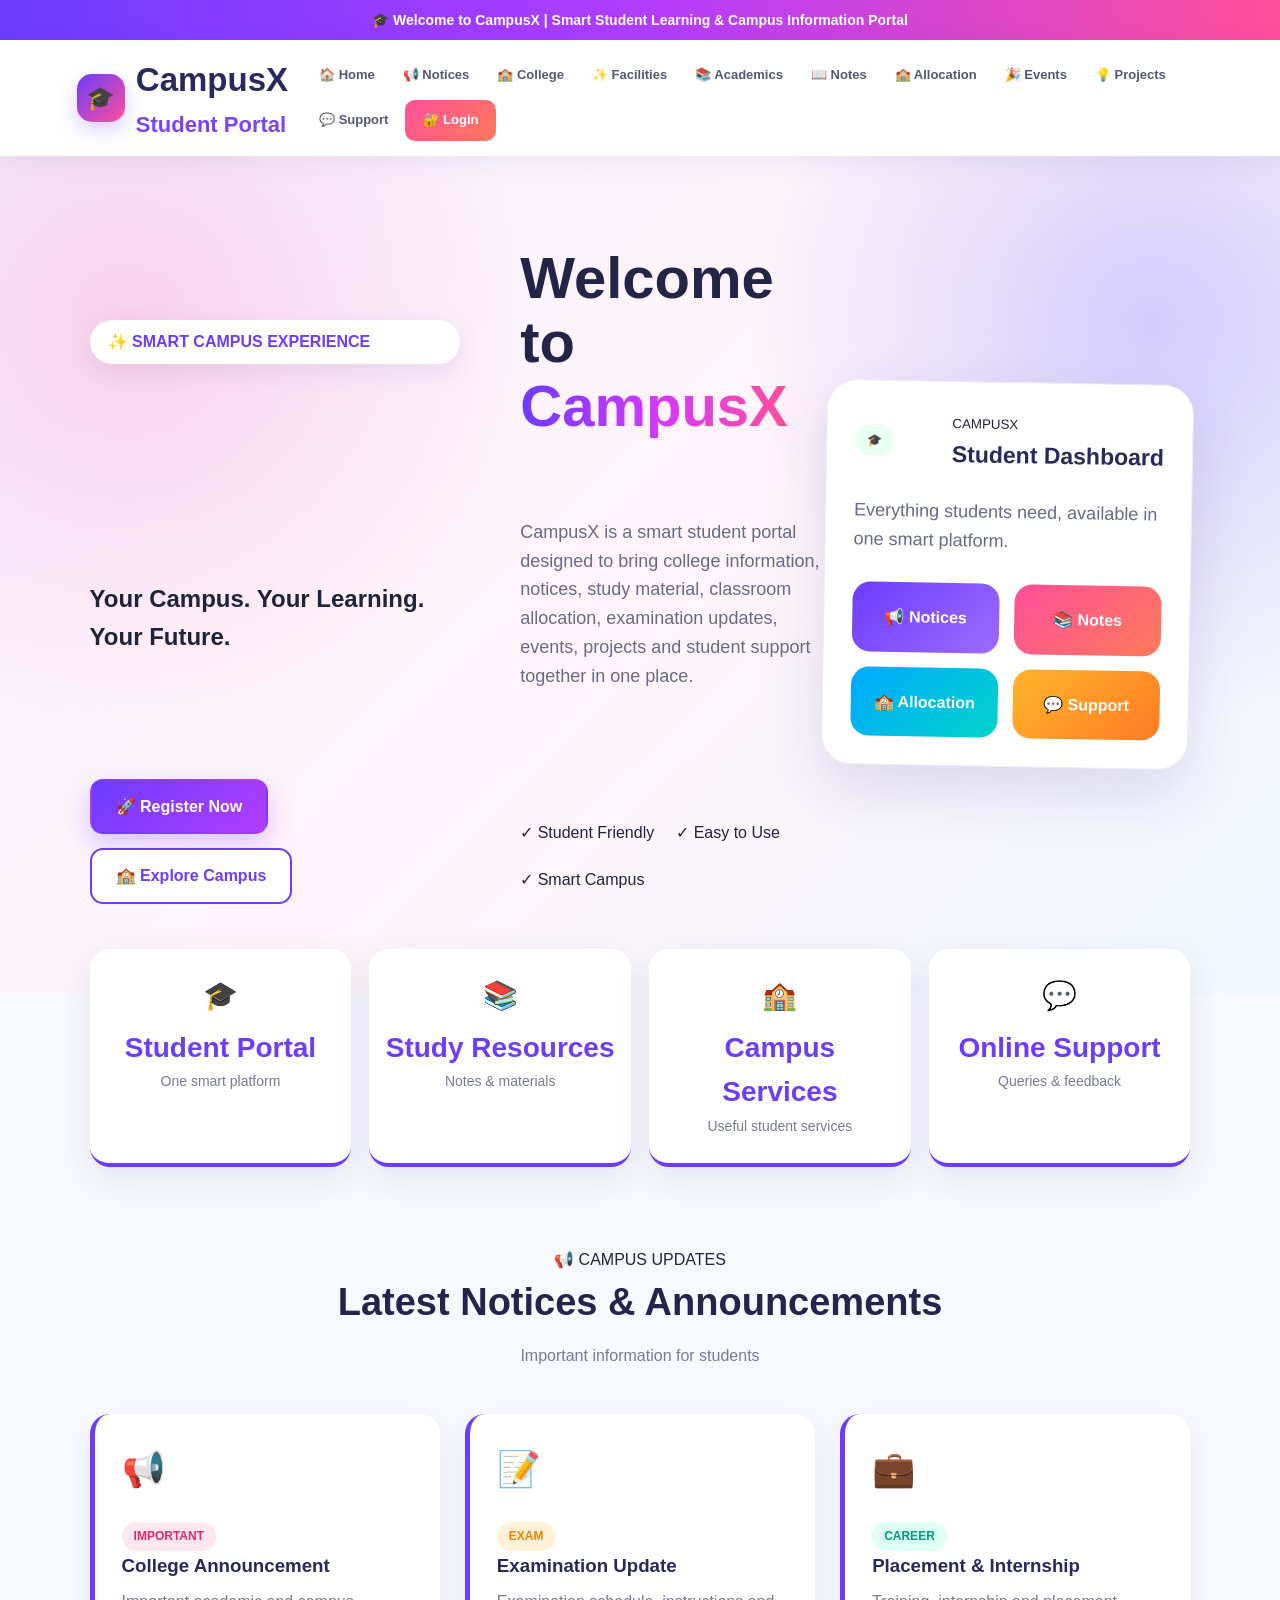
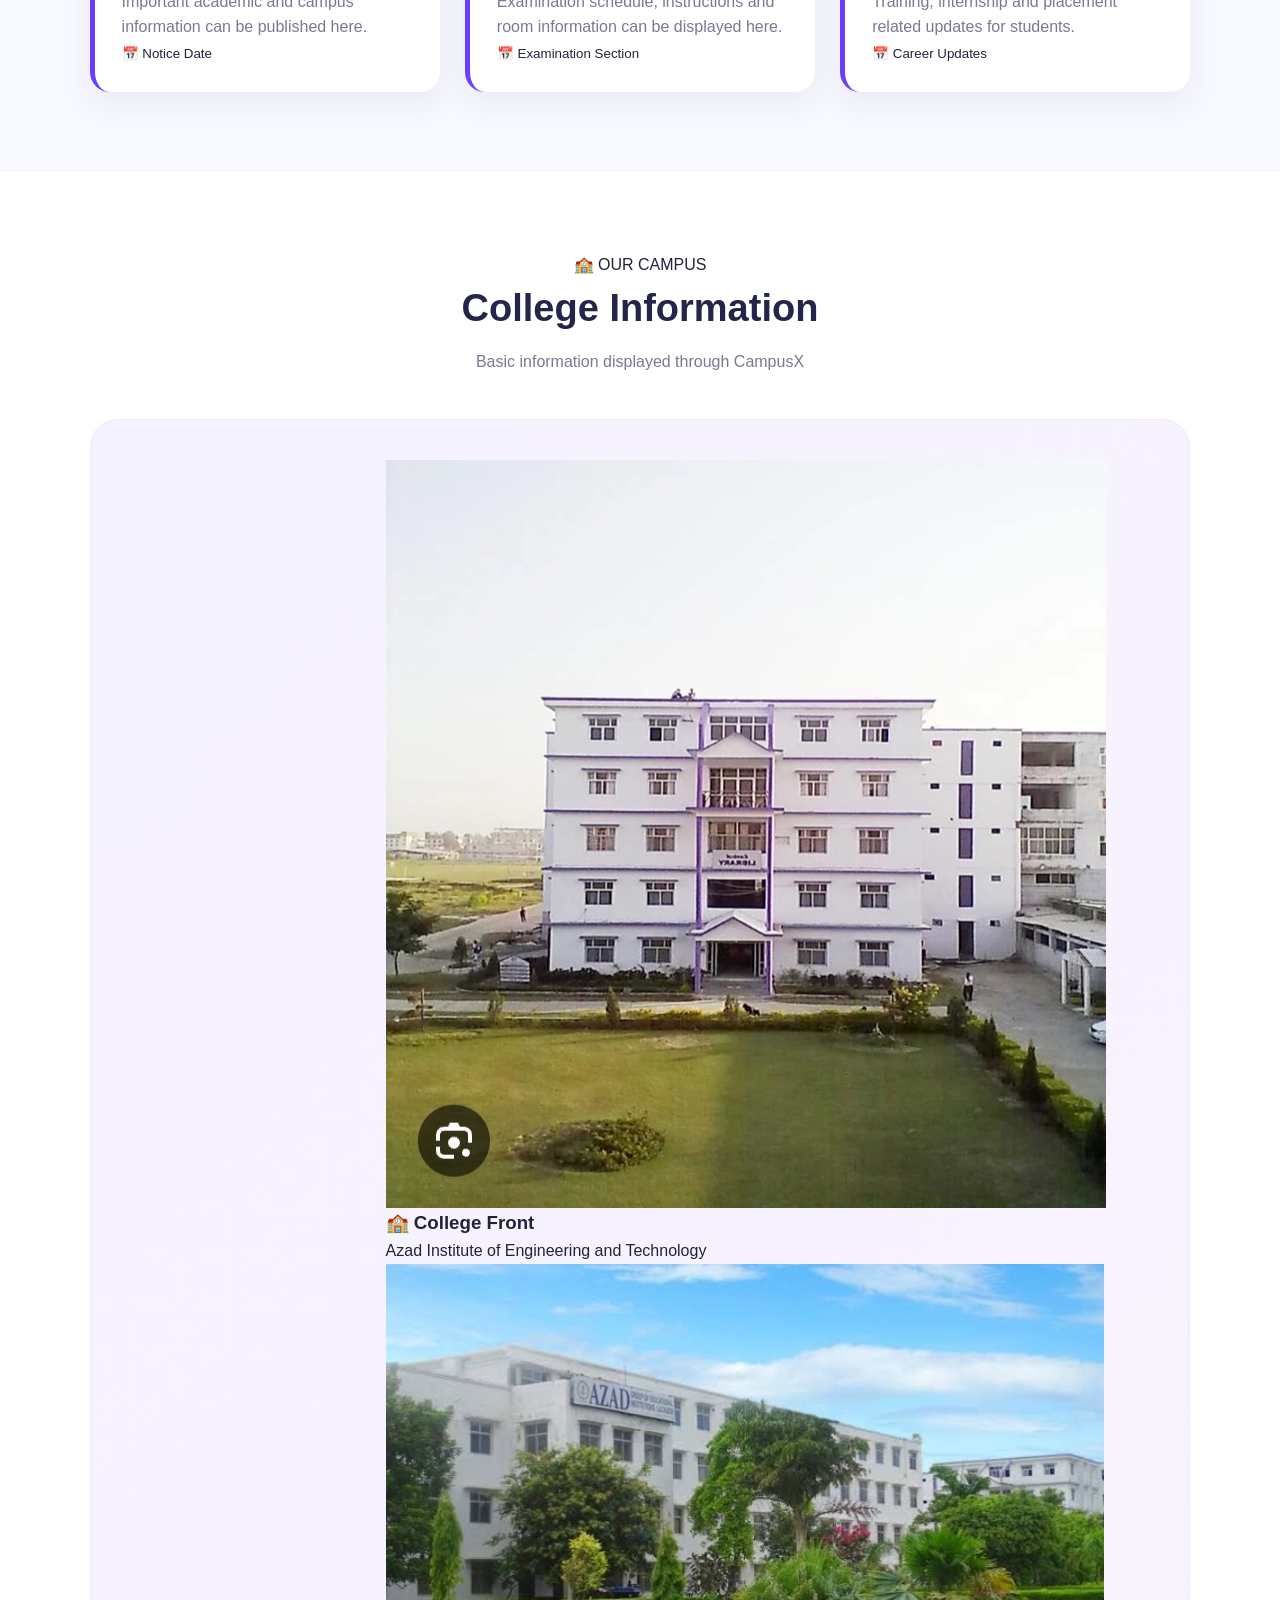
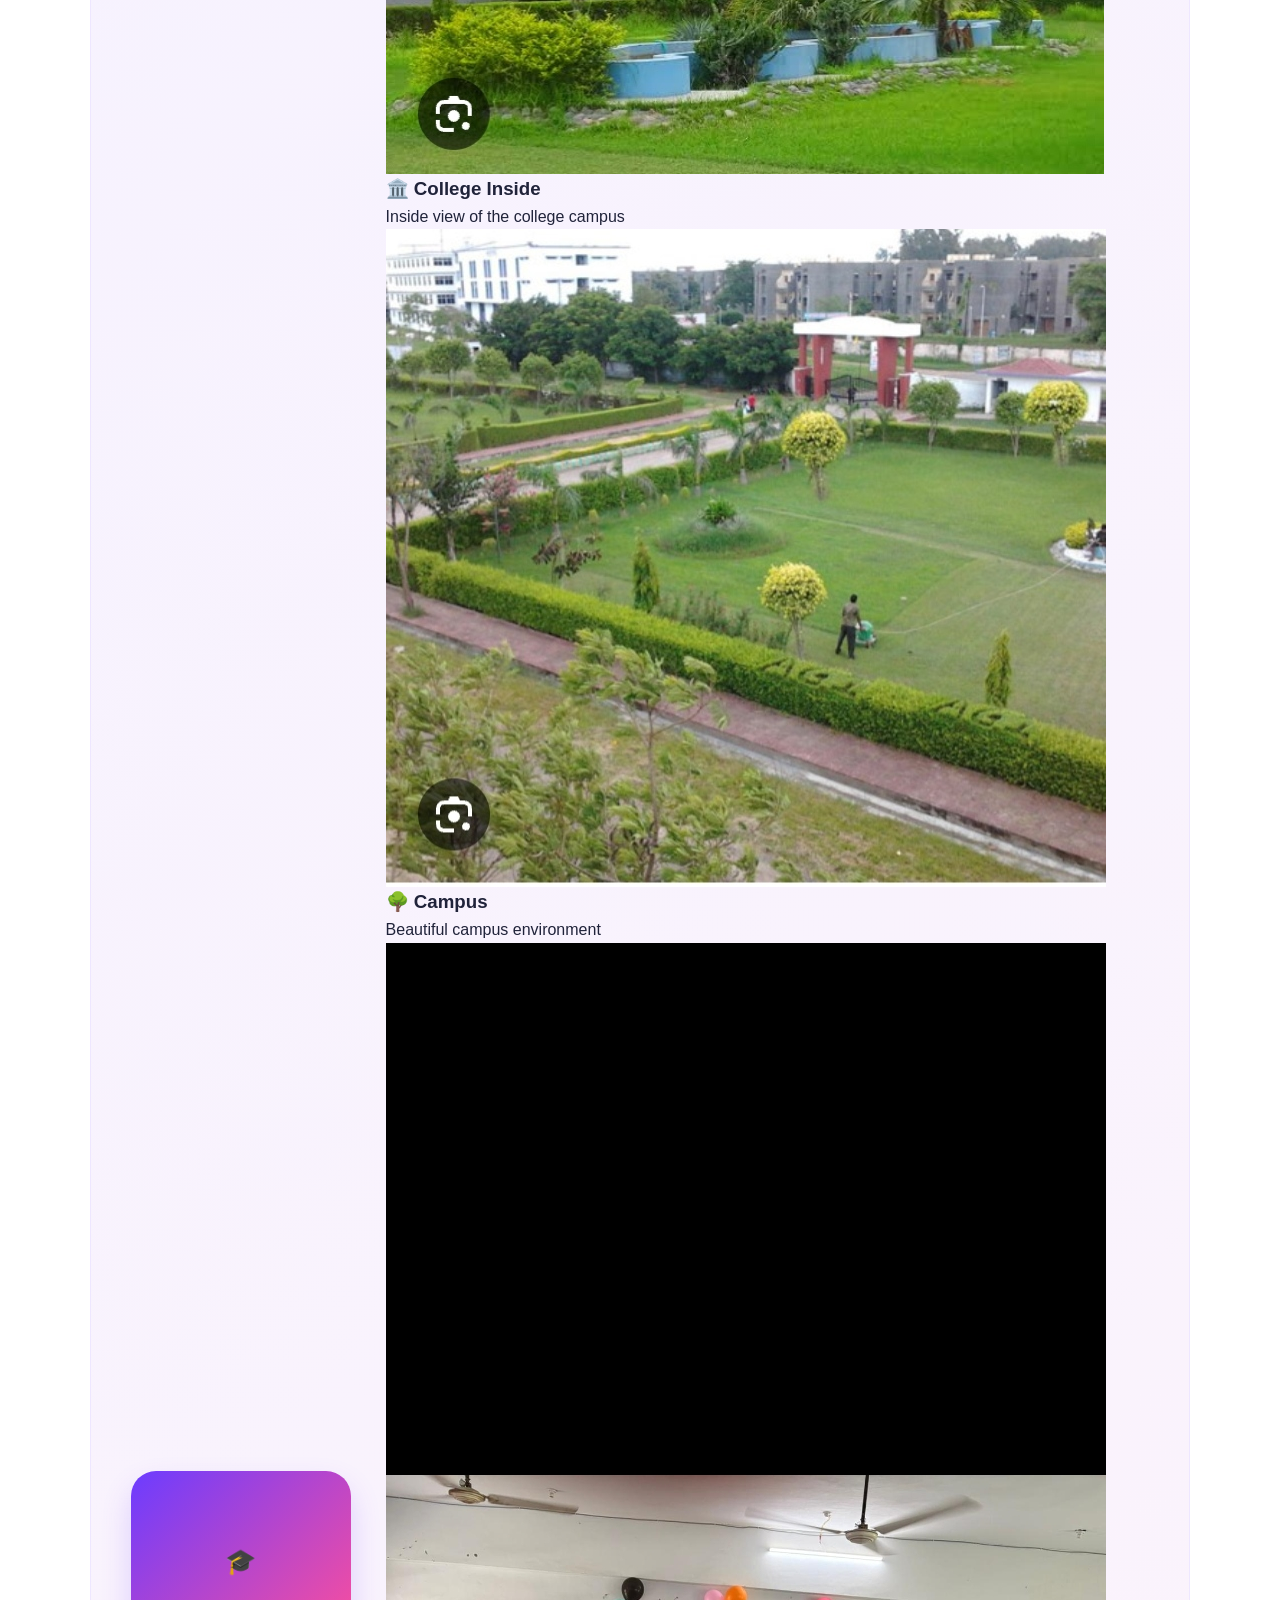
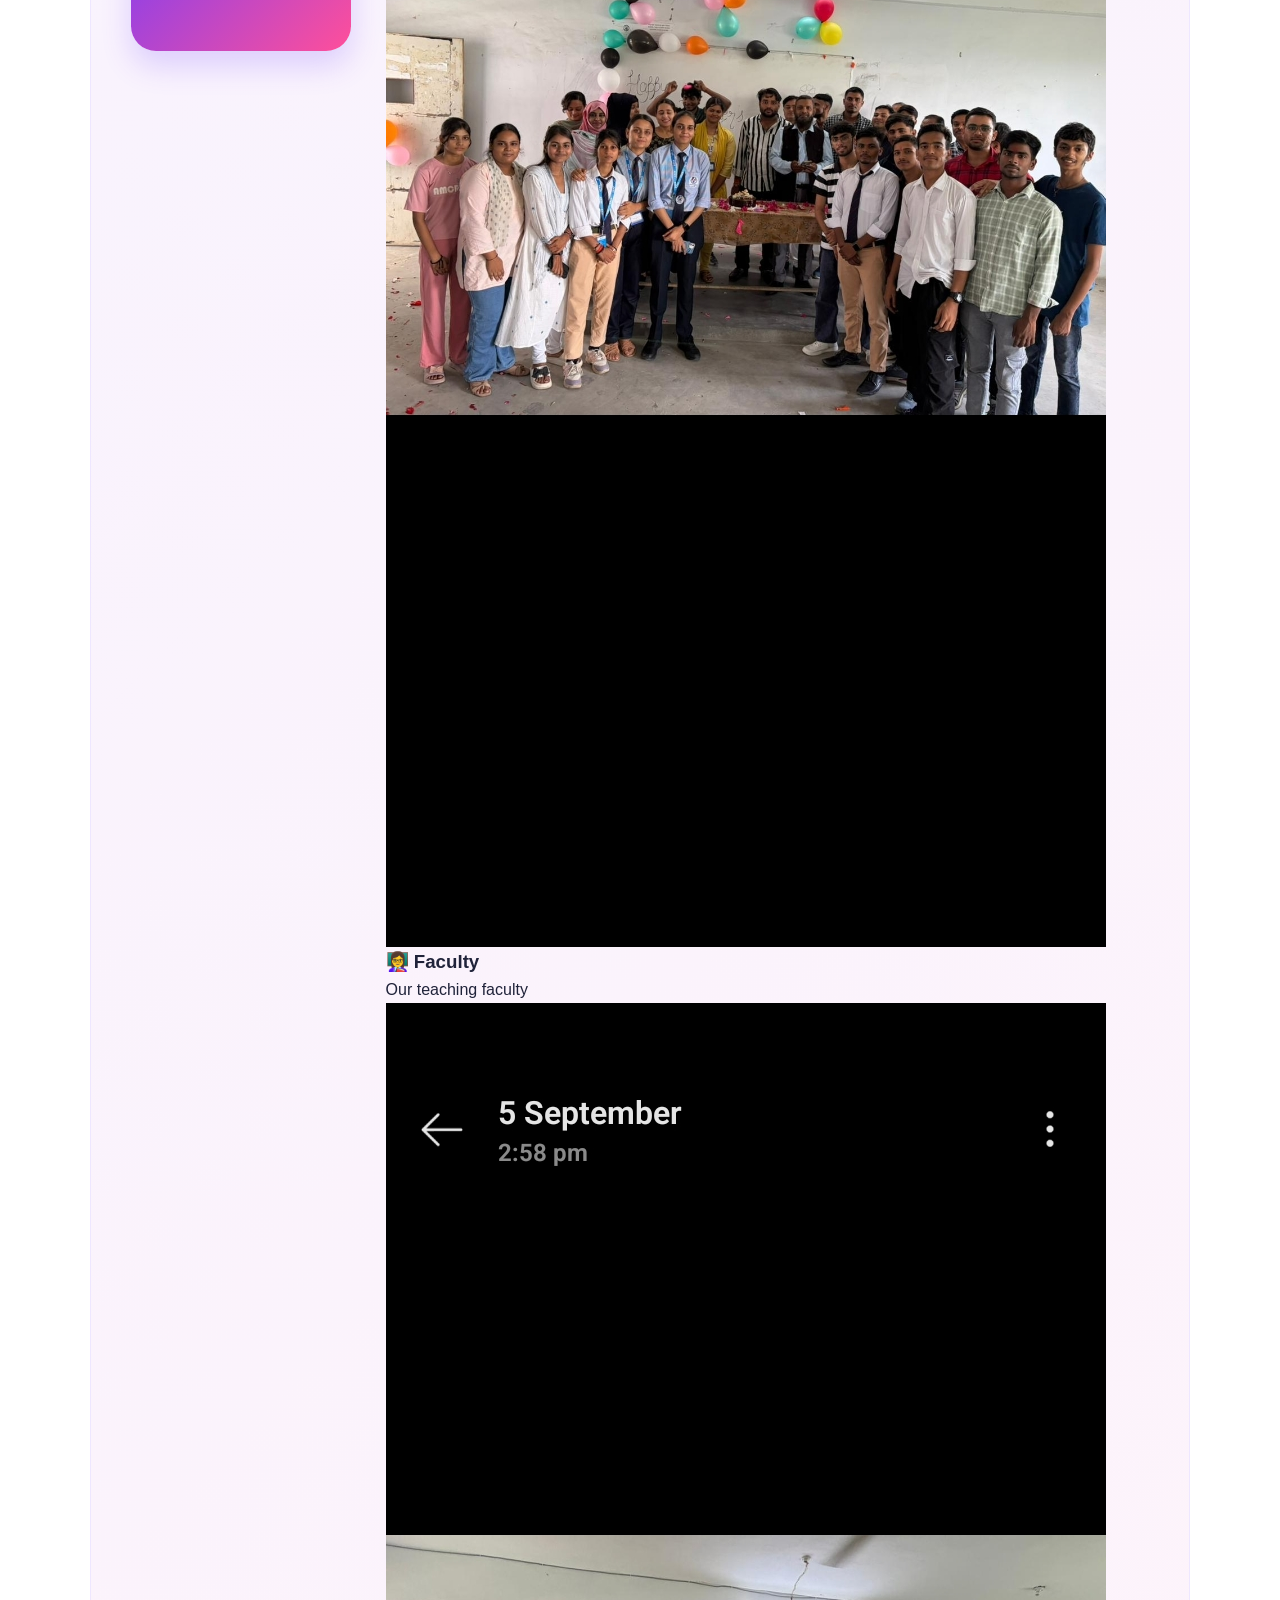
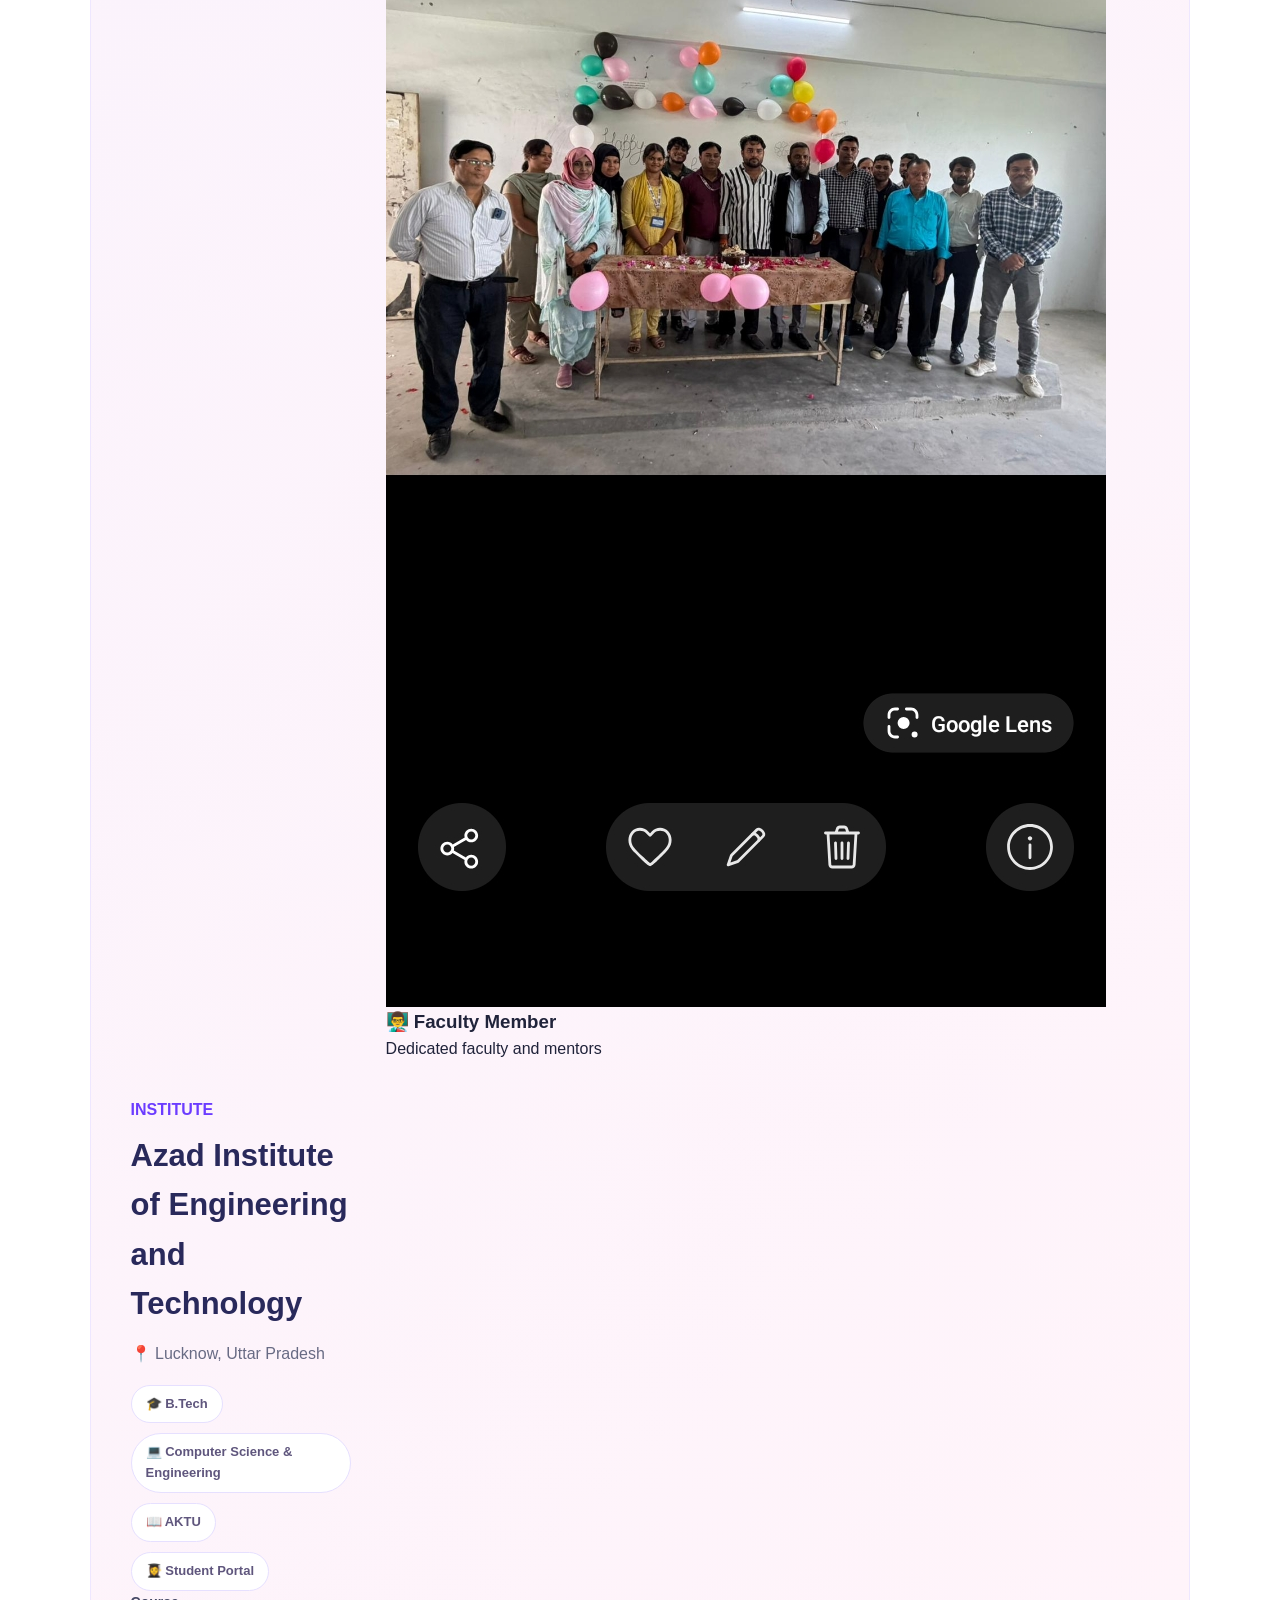
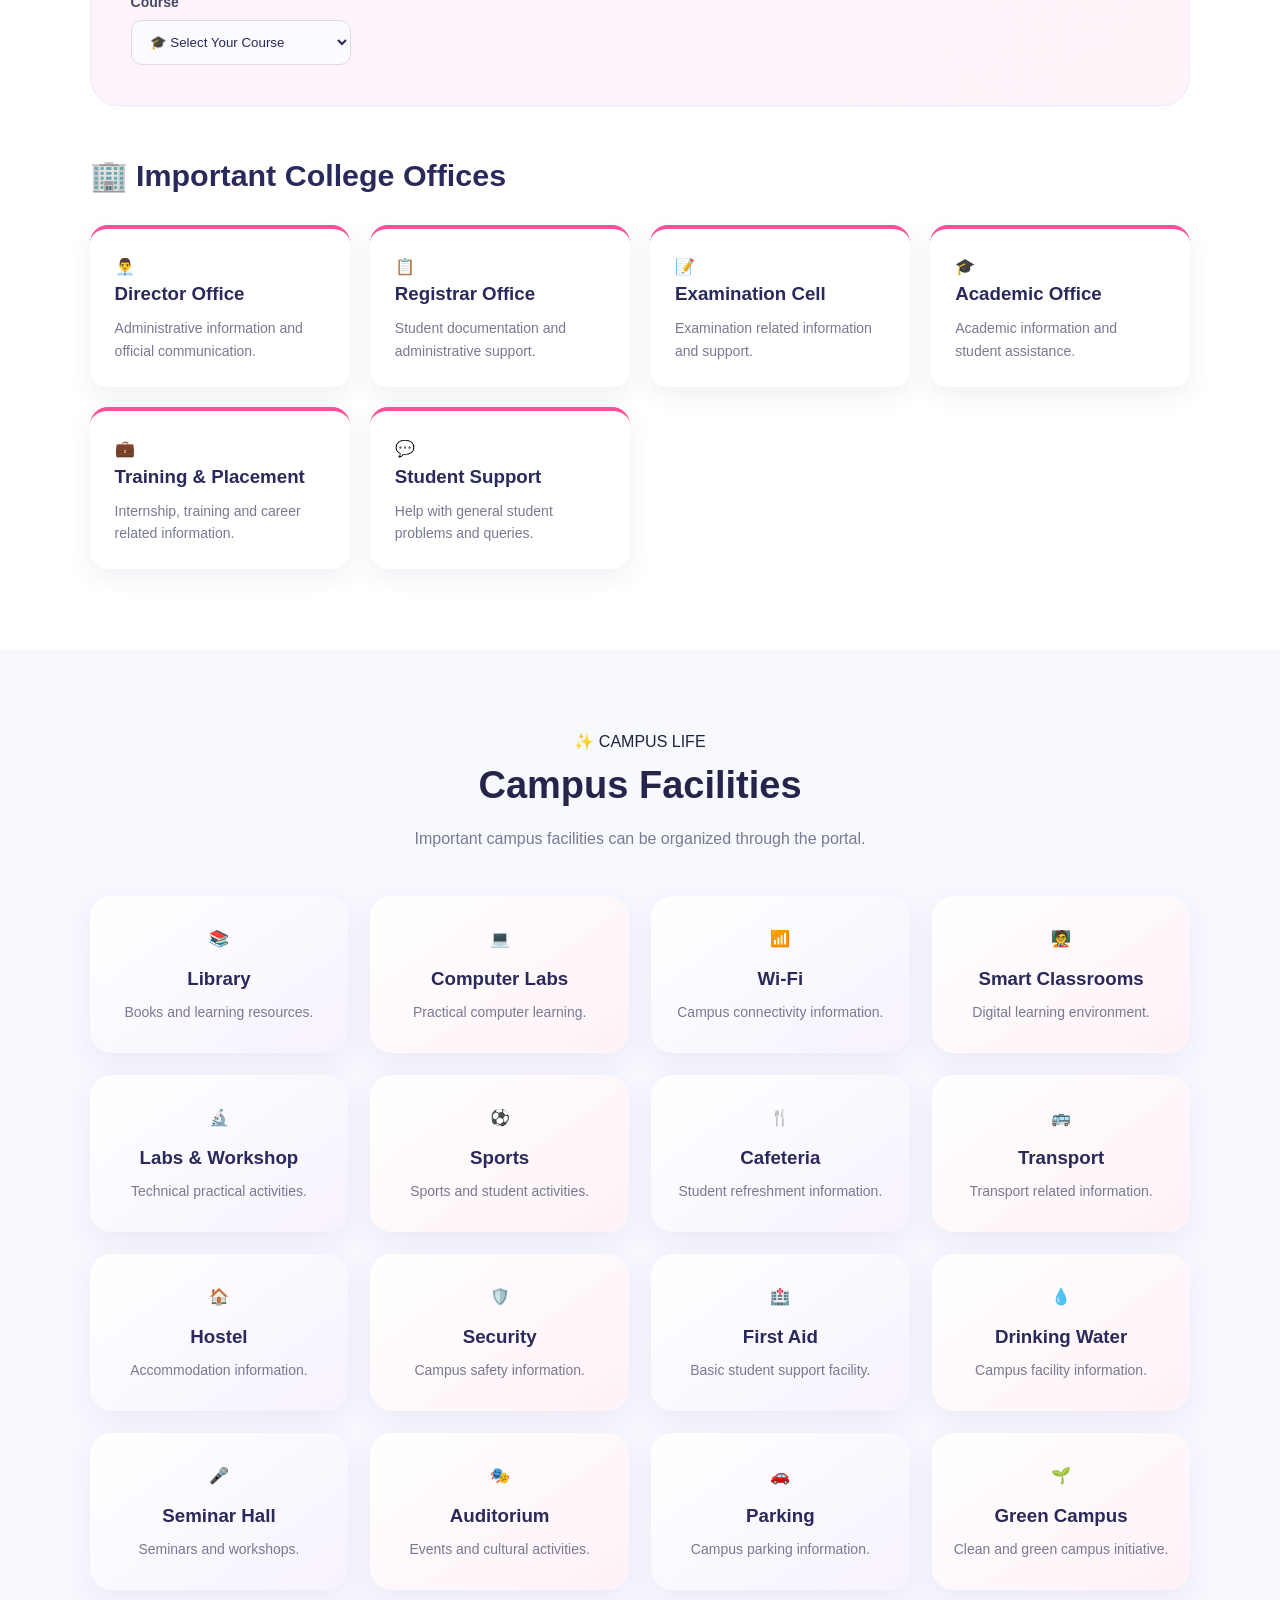
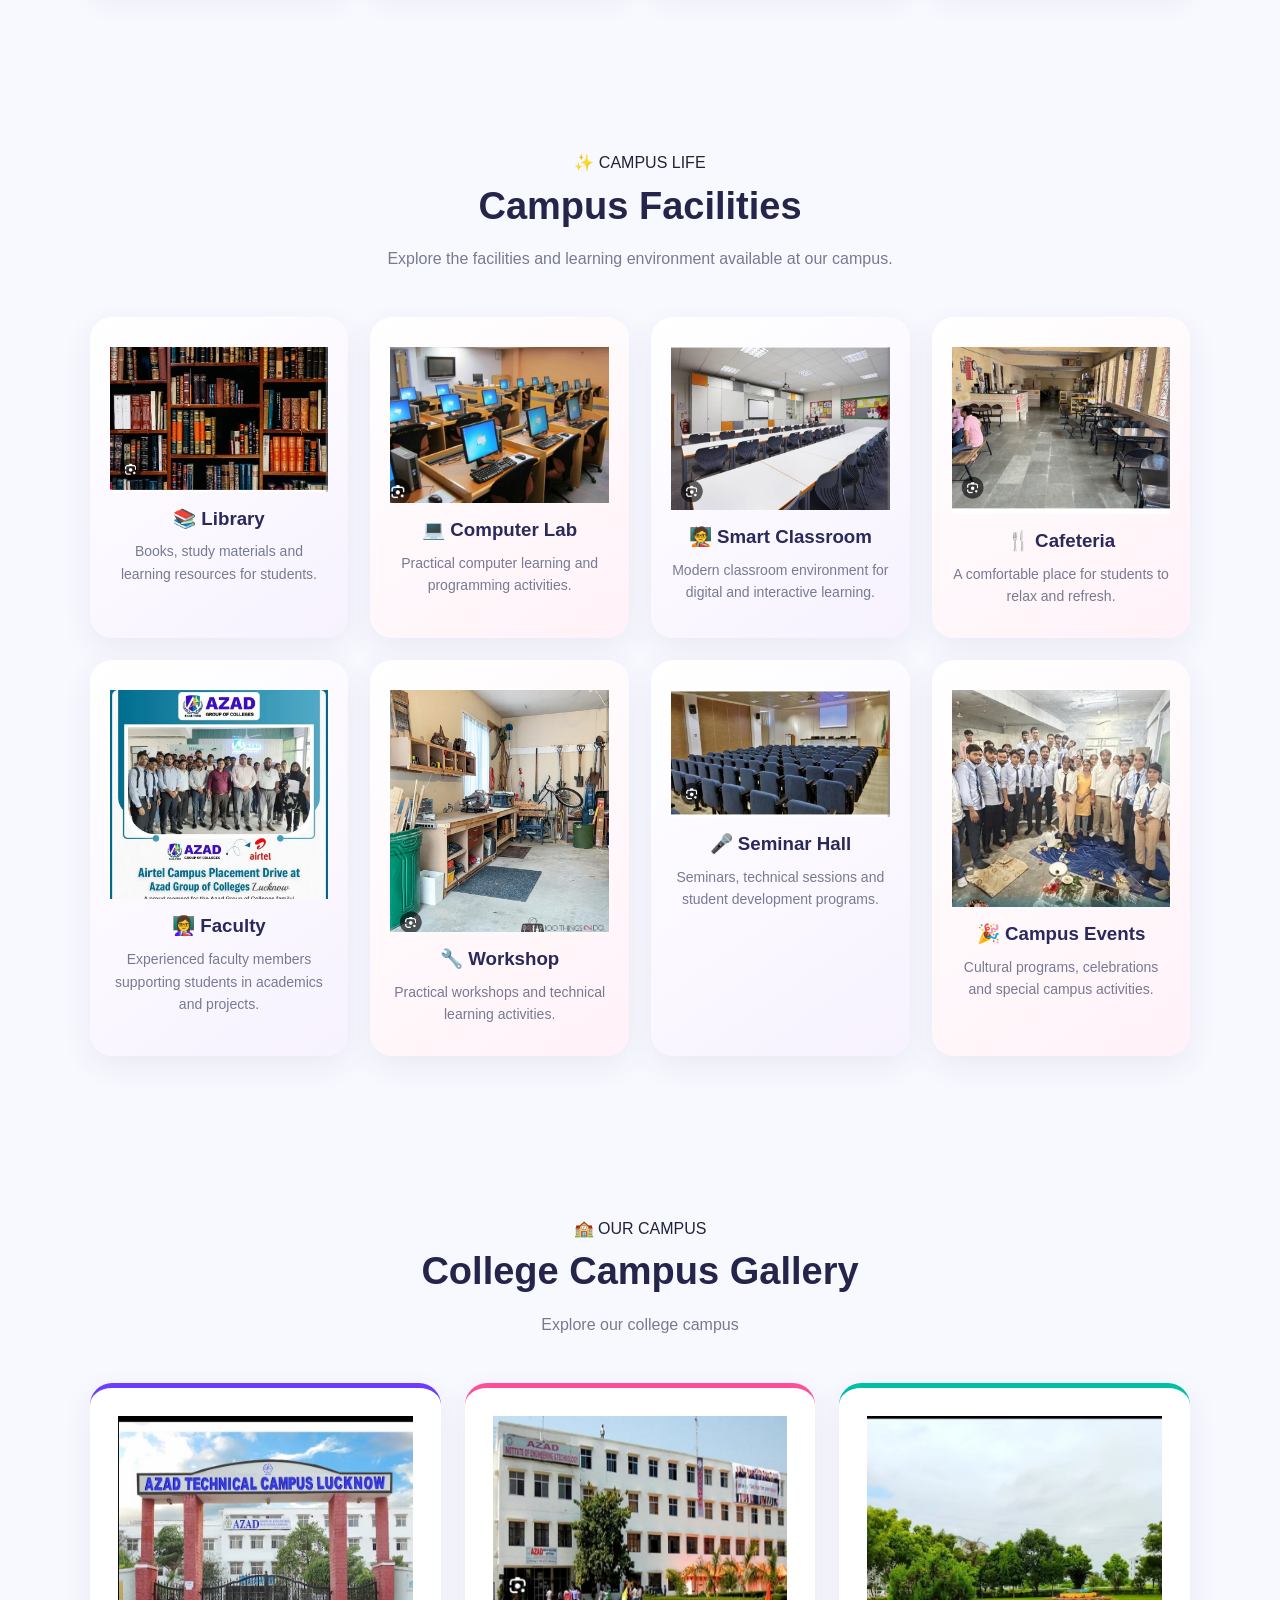
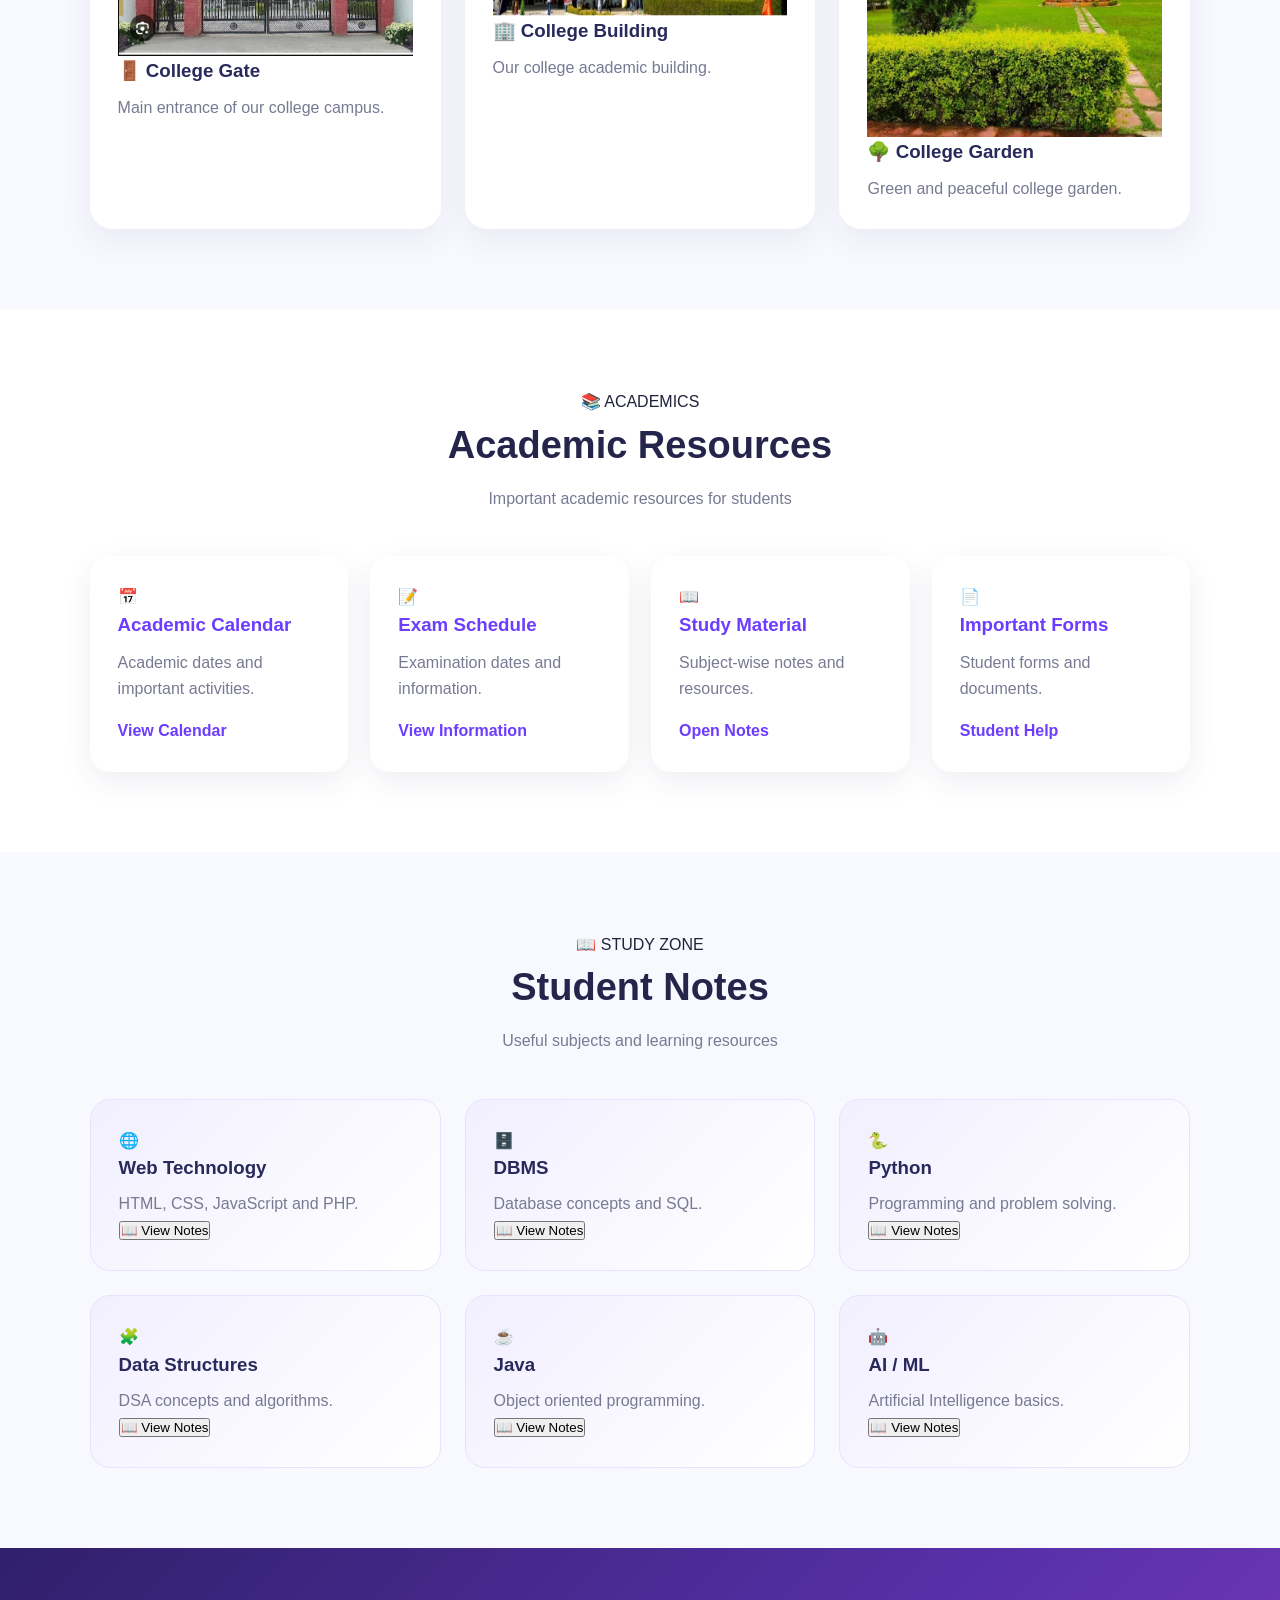
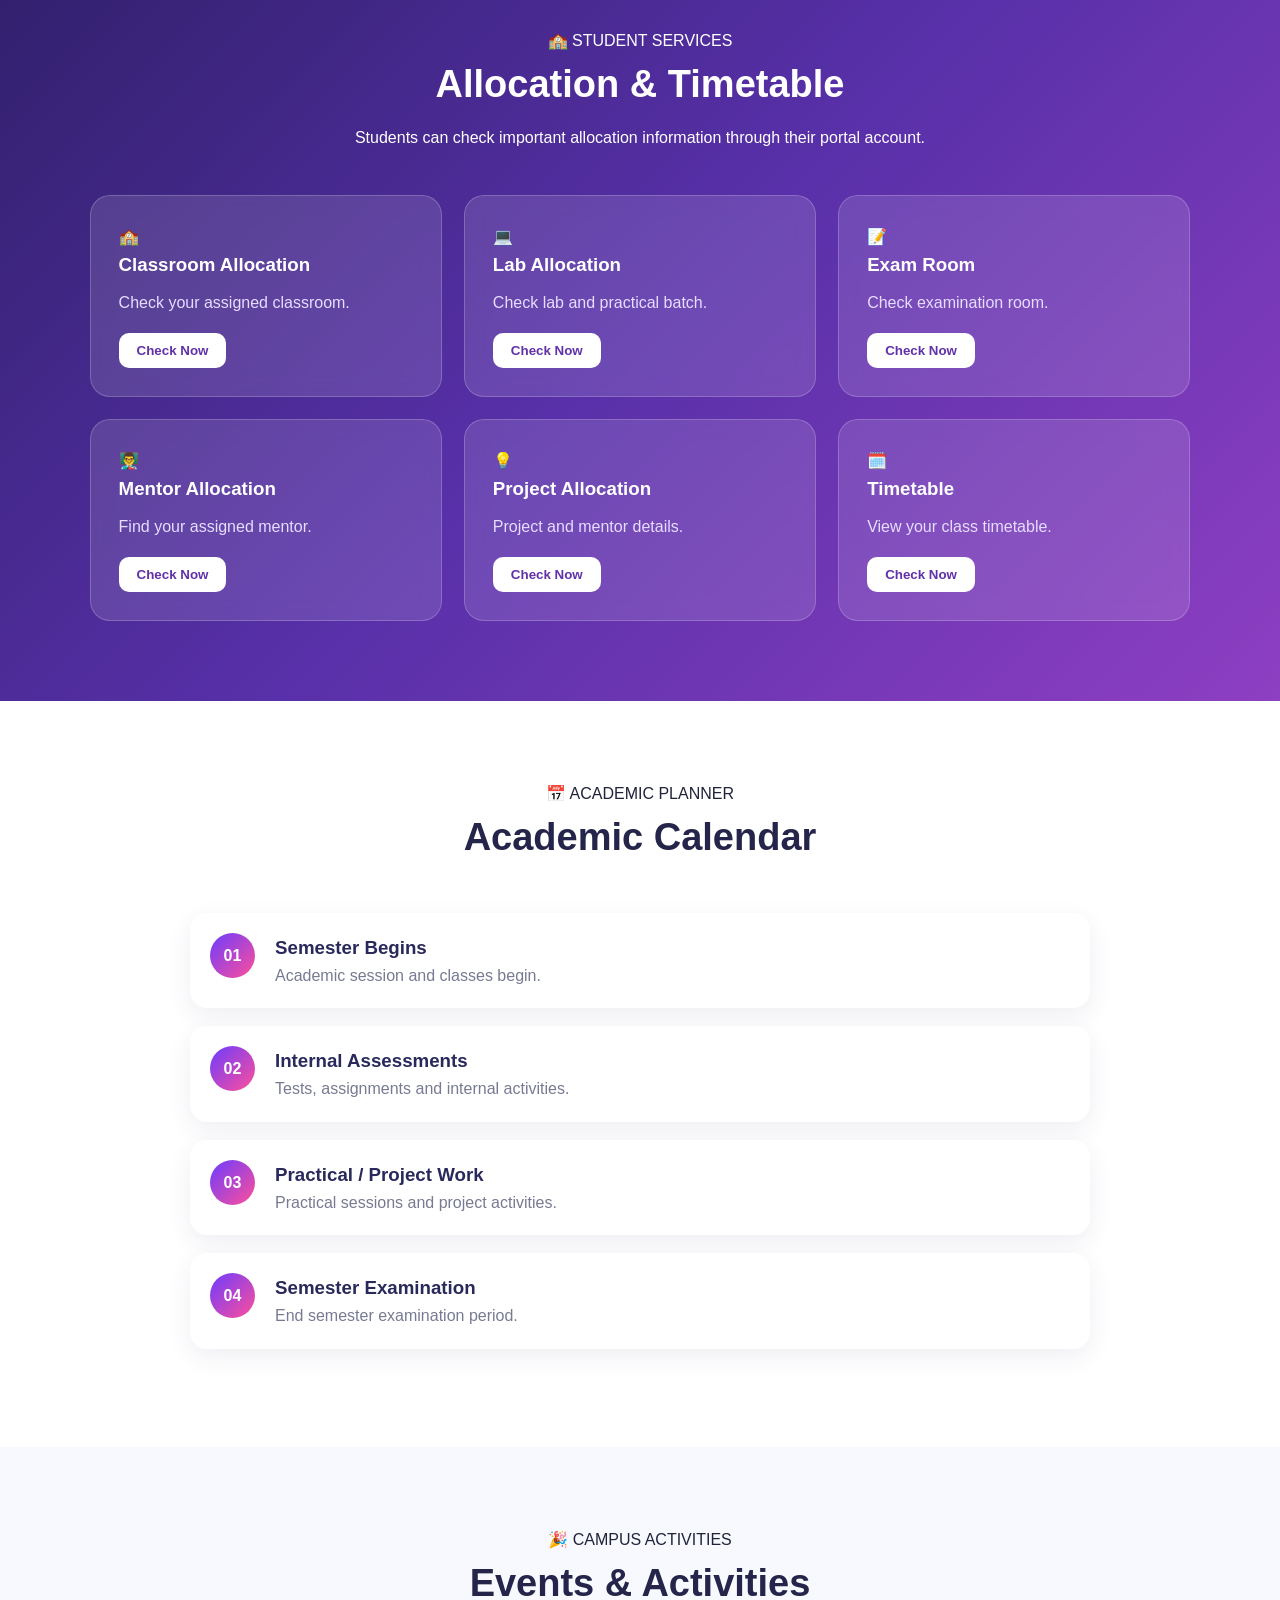
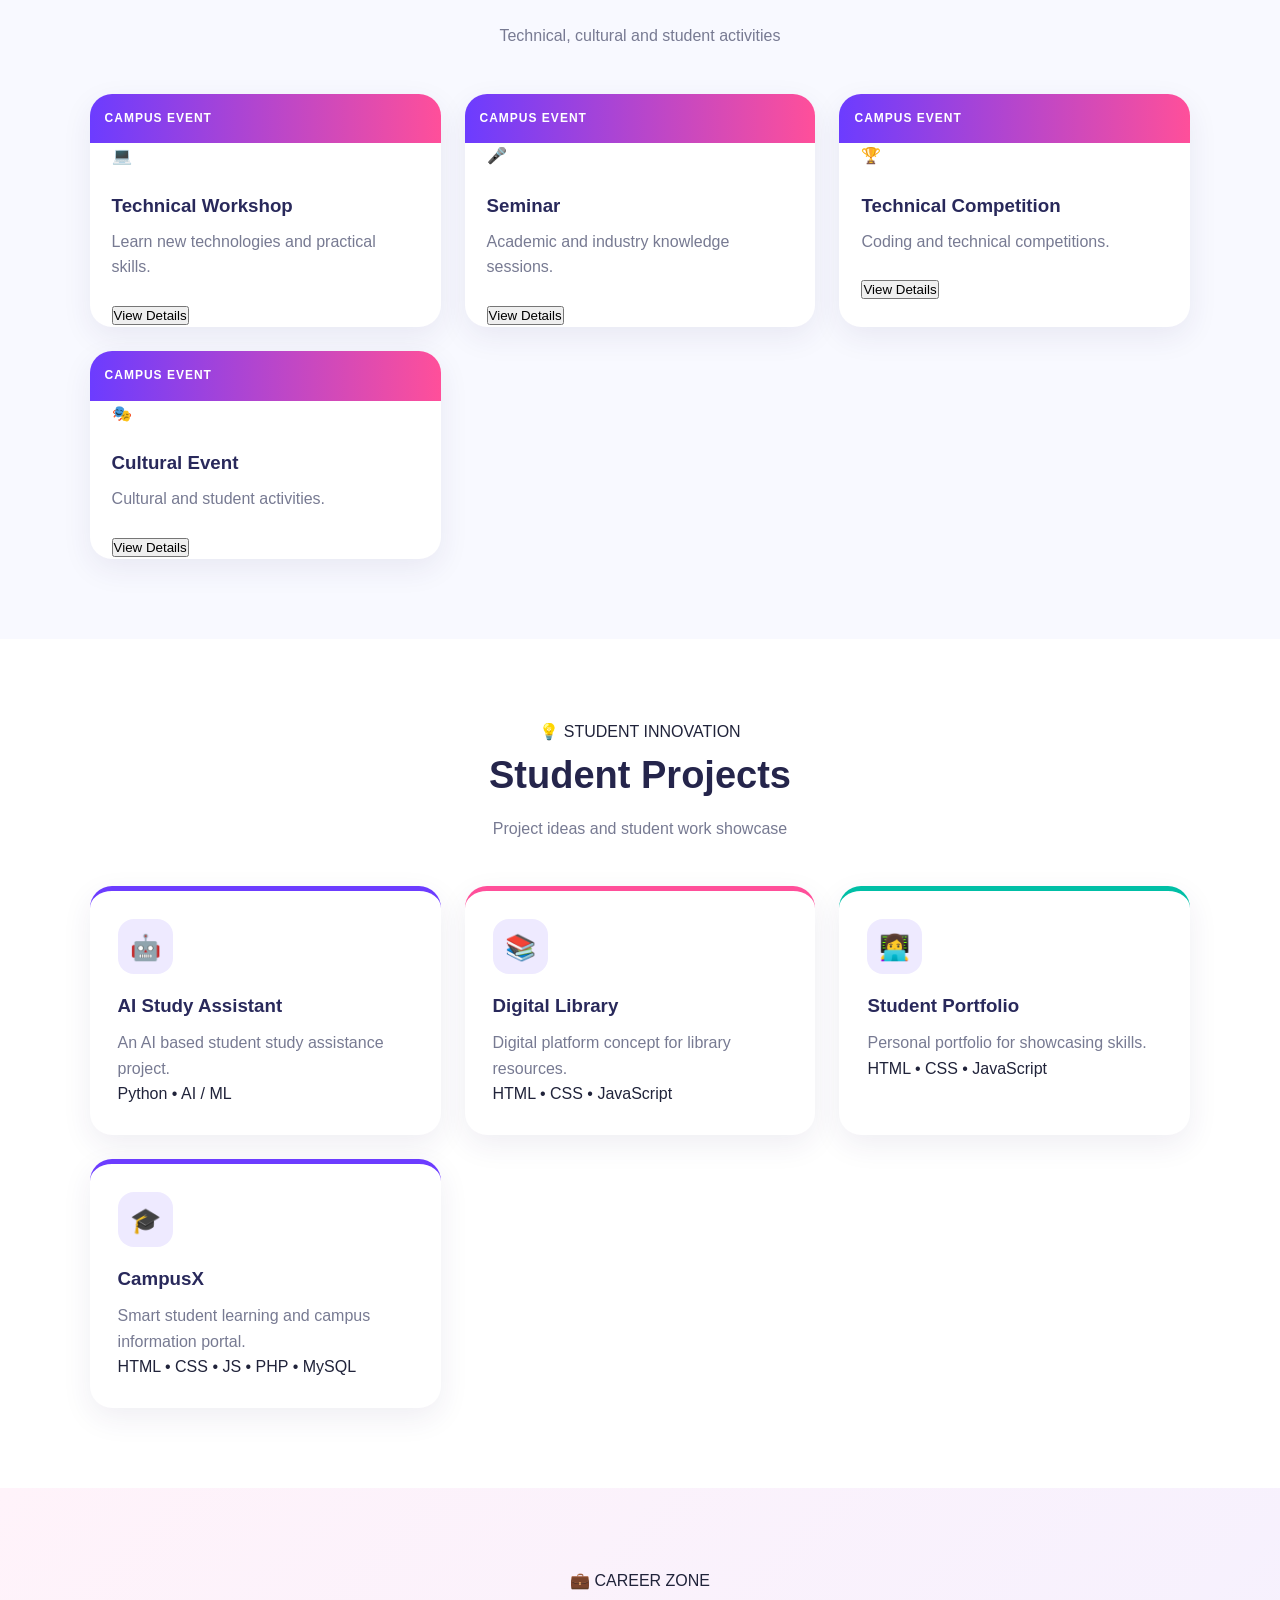
==== commit ed1ca792: "Add college photo gallery to index.html Added a college photo gallery section with multiple images a" ====
--- a/index.html
+++ b/index.html
@@ -552,6 +552,82 @@
             🎓
 
         </div>
+        <!-- ==================================================
+     COLLEGE PHOTO GALLERY
+================================================== -->
+
+<div class="college-gallery">
+
+    <div class="gallery-card">
+
+        <img
+            src="front.jpg"
+            alt="College Front View">
+
+        <div class="gallery-overlay">
+            <h3>🏫 College Front</h3>
+            <p>Azad Institute of Engineering and Technology</p>
+        </div>
+
+    </div>
+
+
+    <div class="gallery-card">
+
+        <img
+            src="inside.jpg"
+            alt="College Inside View">
+
+        <div class="gallery-overlay">
+            <h3>🏛️ College Inside</h3>
+            <p>Inside view of the college campus</p>
+        </div>
+
+    </div>
+
+
+    <div class="gallery-card">
+
+        <img
+            src="campus.jpg"
+            alt="College Campus">
+
+        <div class="gallery-overlay">
+            <h3>🌳 Campus</h3>
+            <p>Beautiful campus environment</p>
+        </div>
+
+    </div>
+
+
+    <div class="gallery-card">
+
+        <img
+            src="tea.jpg"
+            alt="College Teacher">
+
+        <div class="gallery-overlay">
+            <h3>👩‍🏫 Faculty</h3>
+            <p>Our teaching faculty</p>
+        </div>
+
+    </div>
+
+
+    <div class="gallery-card">
+
+        <img
+            src="teache.jpg"
+            alt="College Teacher">
+
+        <div class="gallery-overlay">
+            <h3>👨‍🏫 Faculty Member</h3>
+            <p>Dedicated faculty and mentors</p>
+        </div>
+
+    </div>
+
+</div>
 
 
 
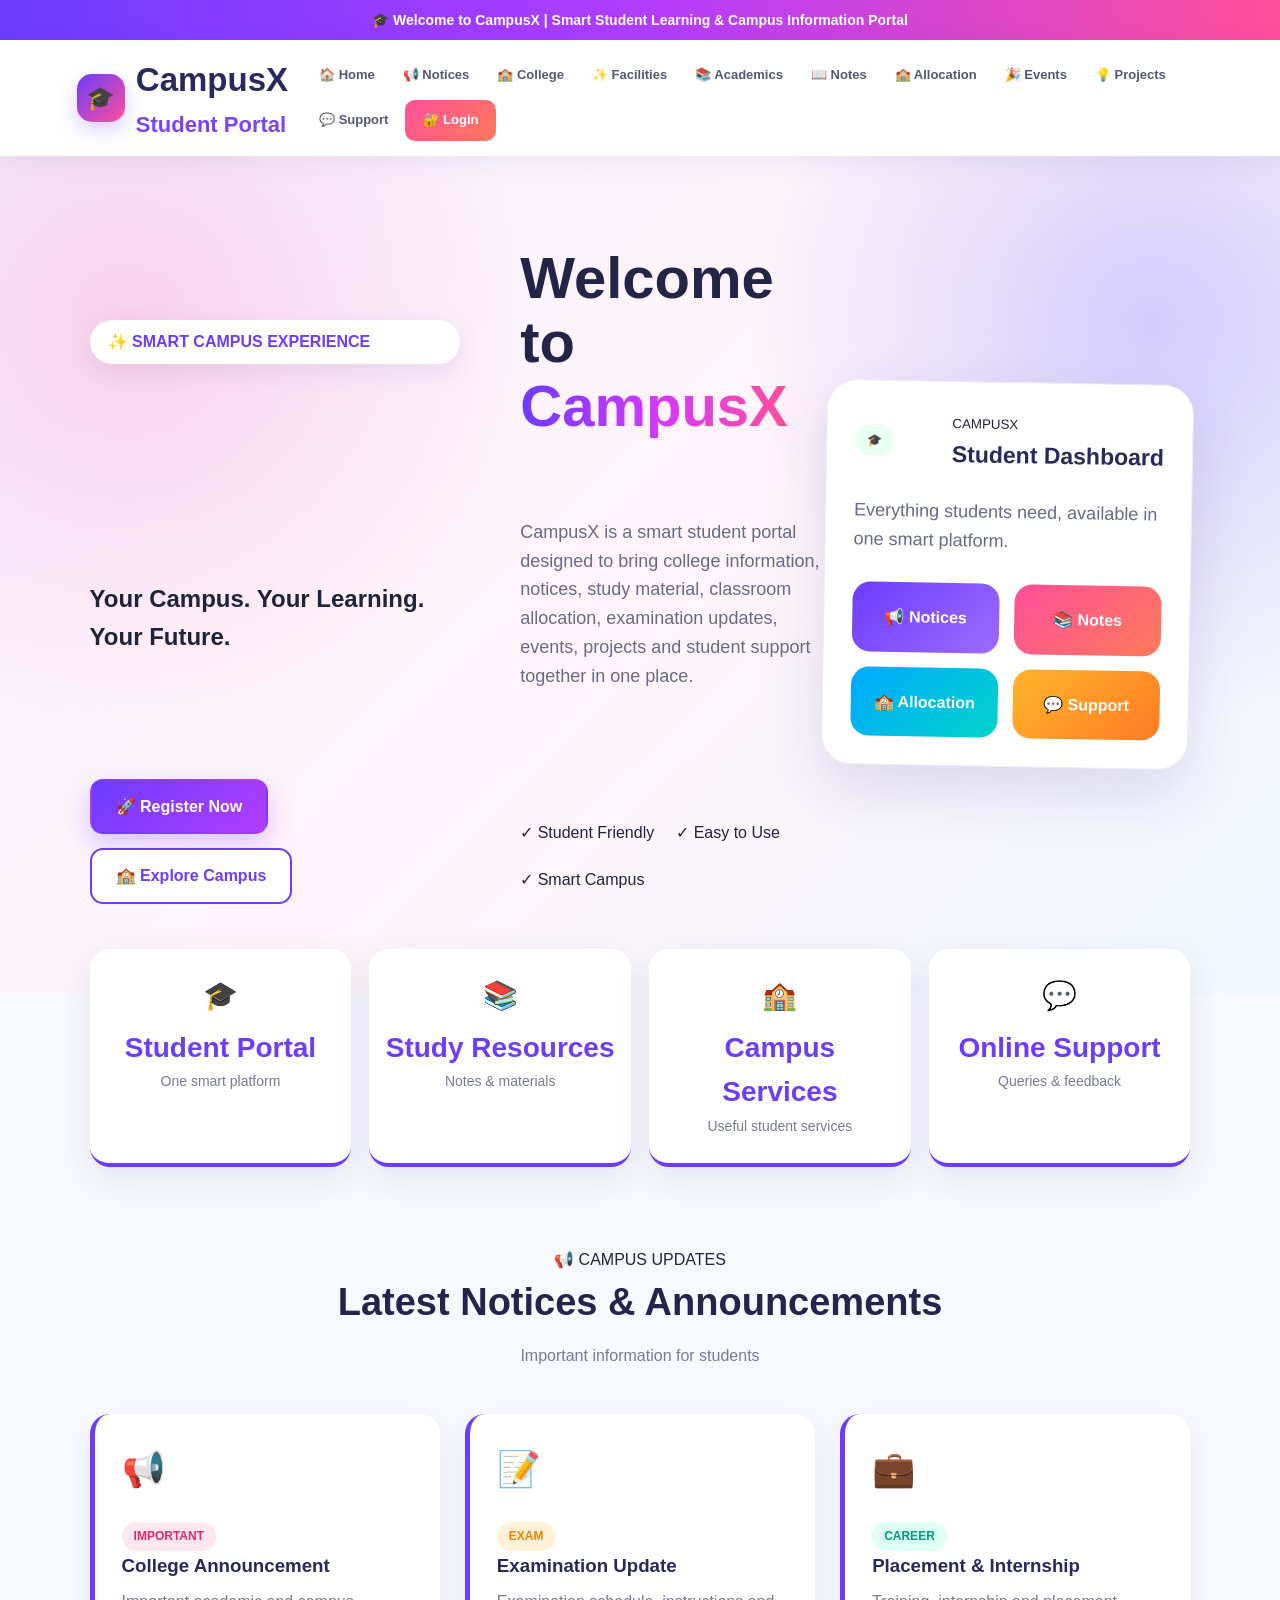
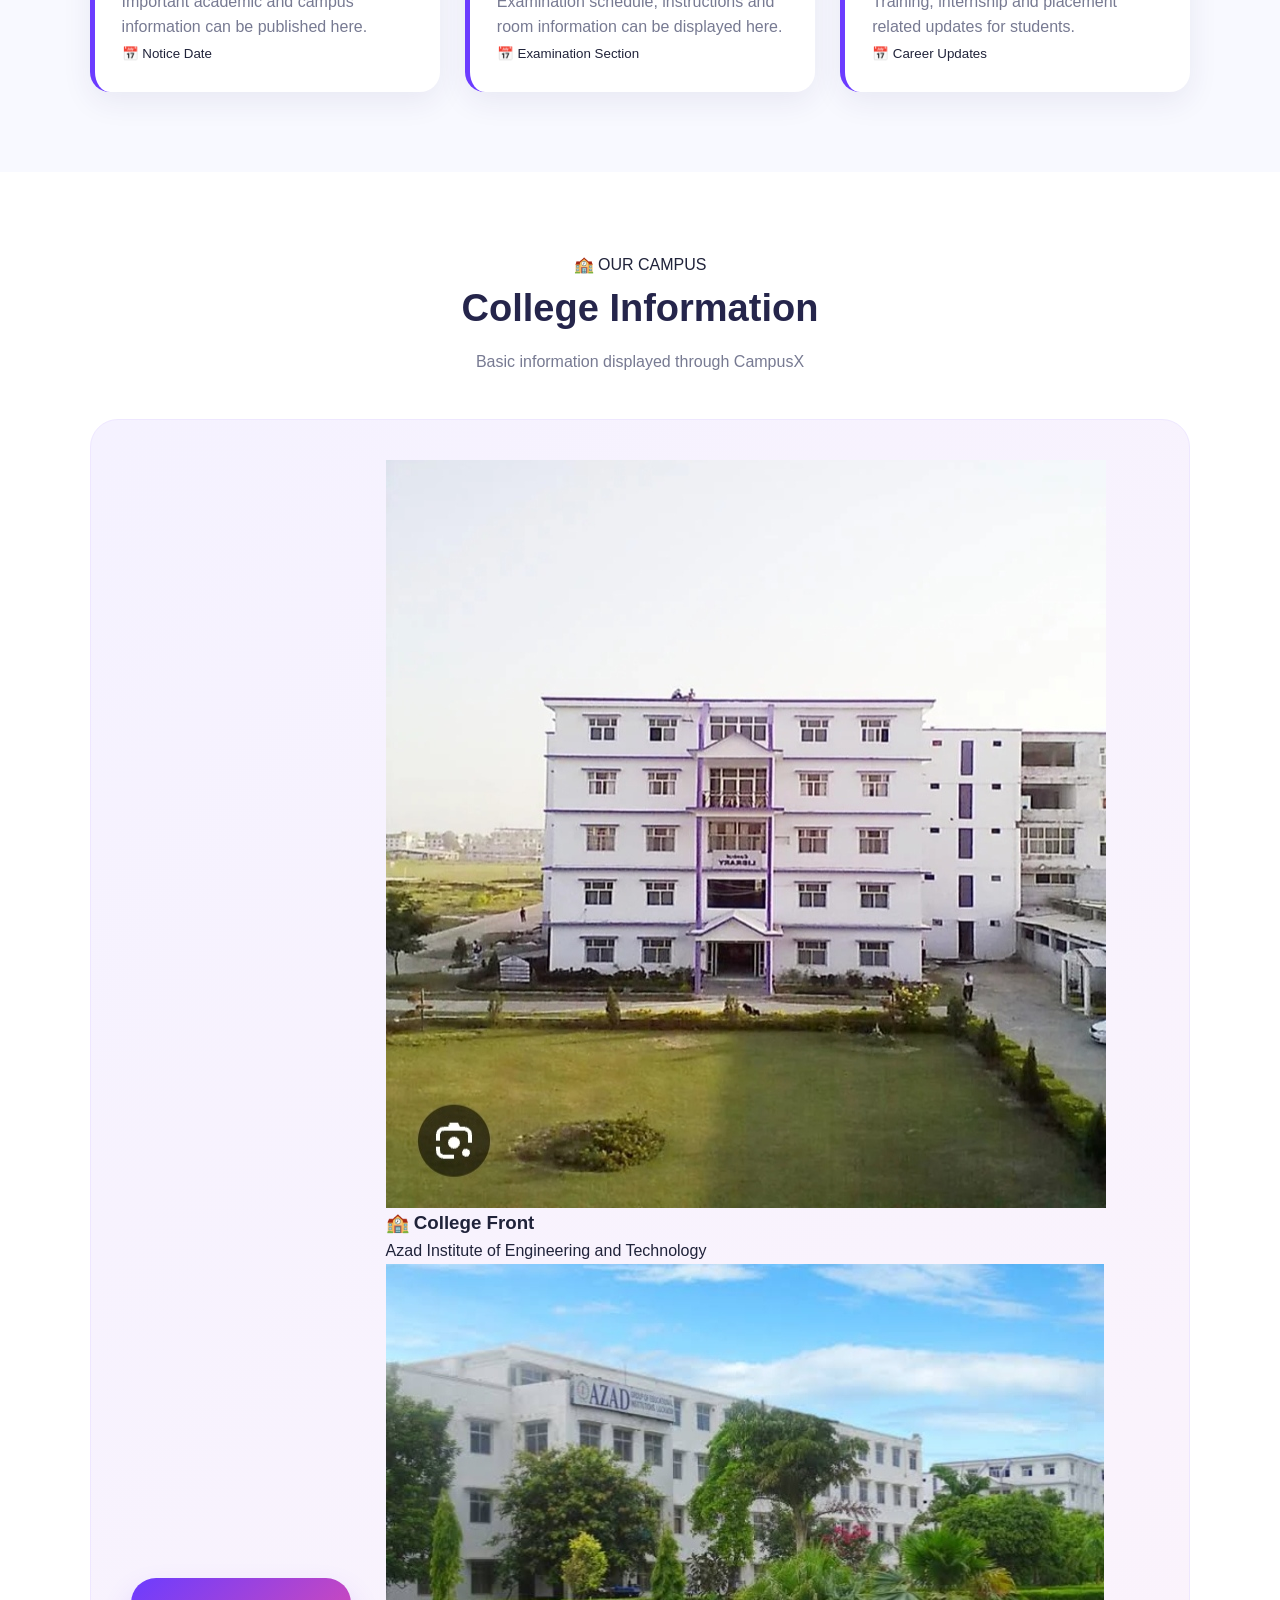
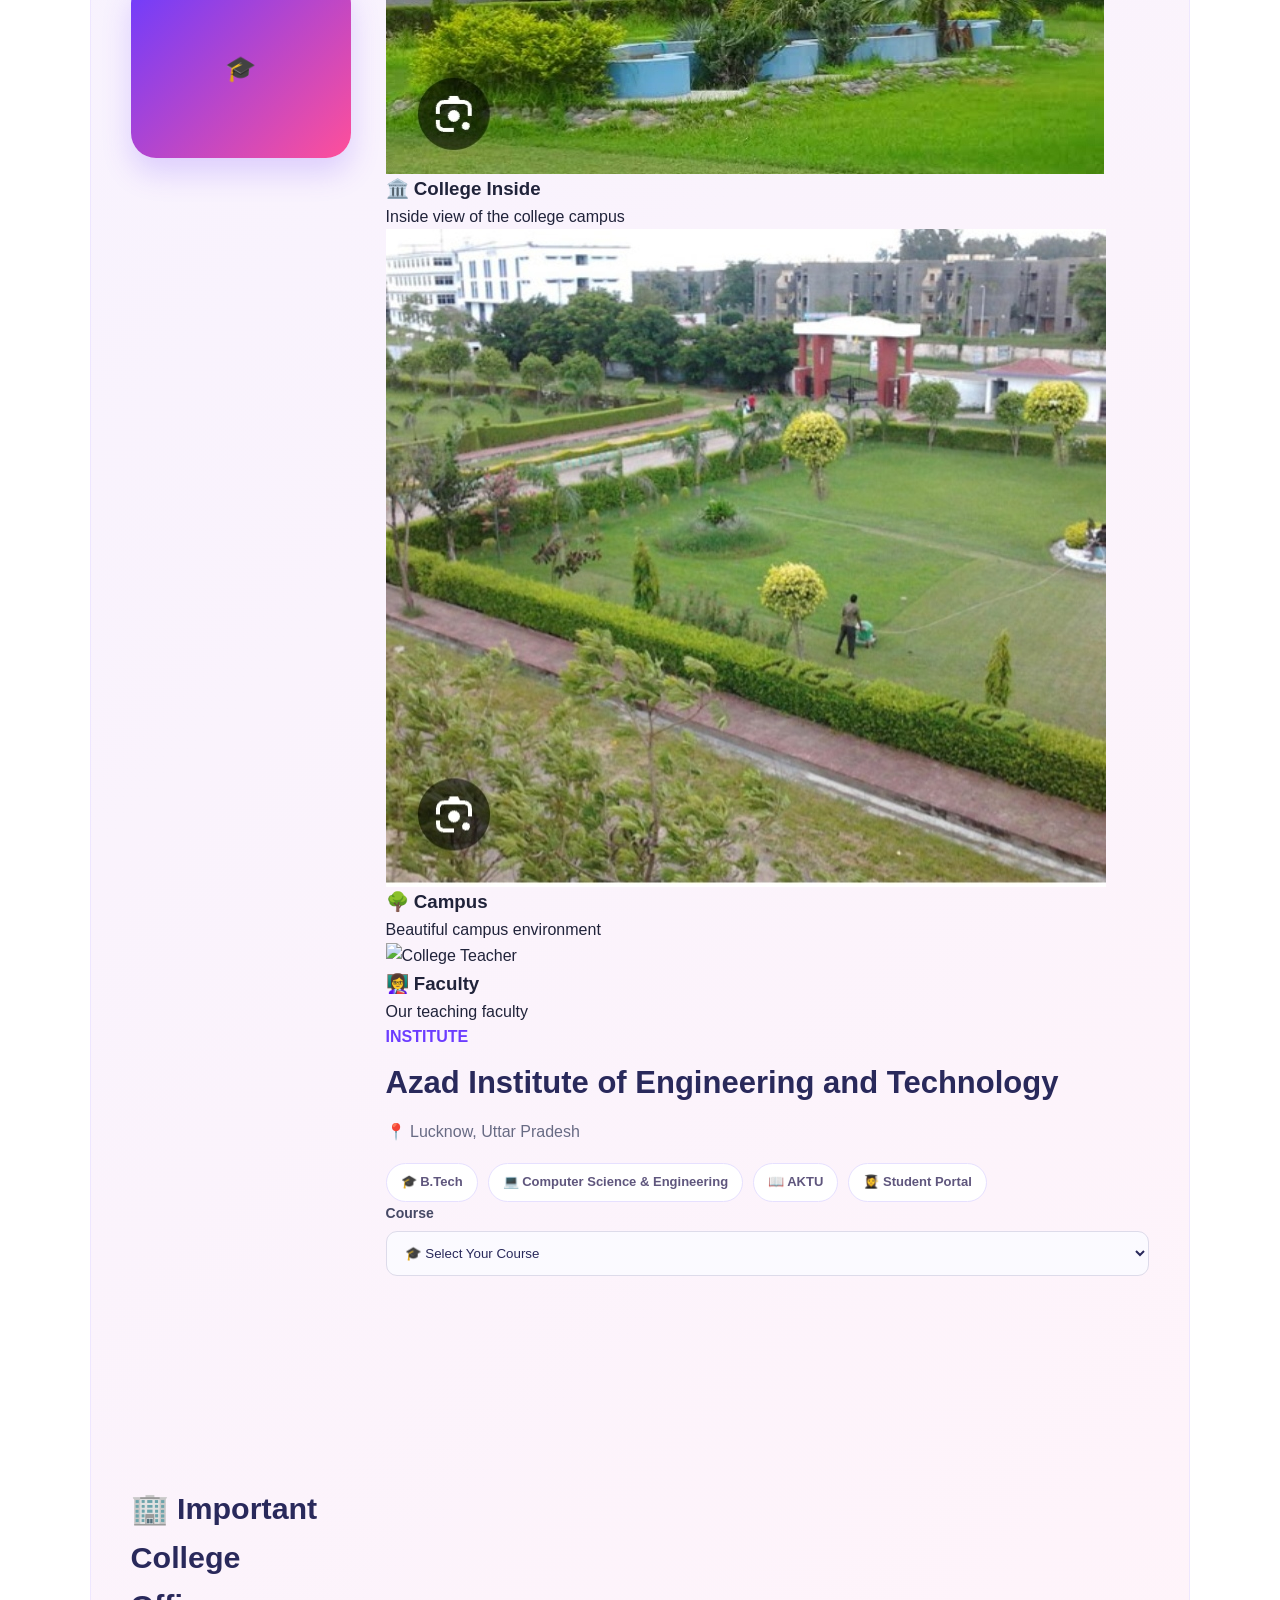
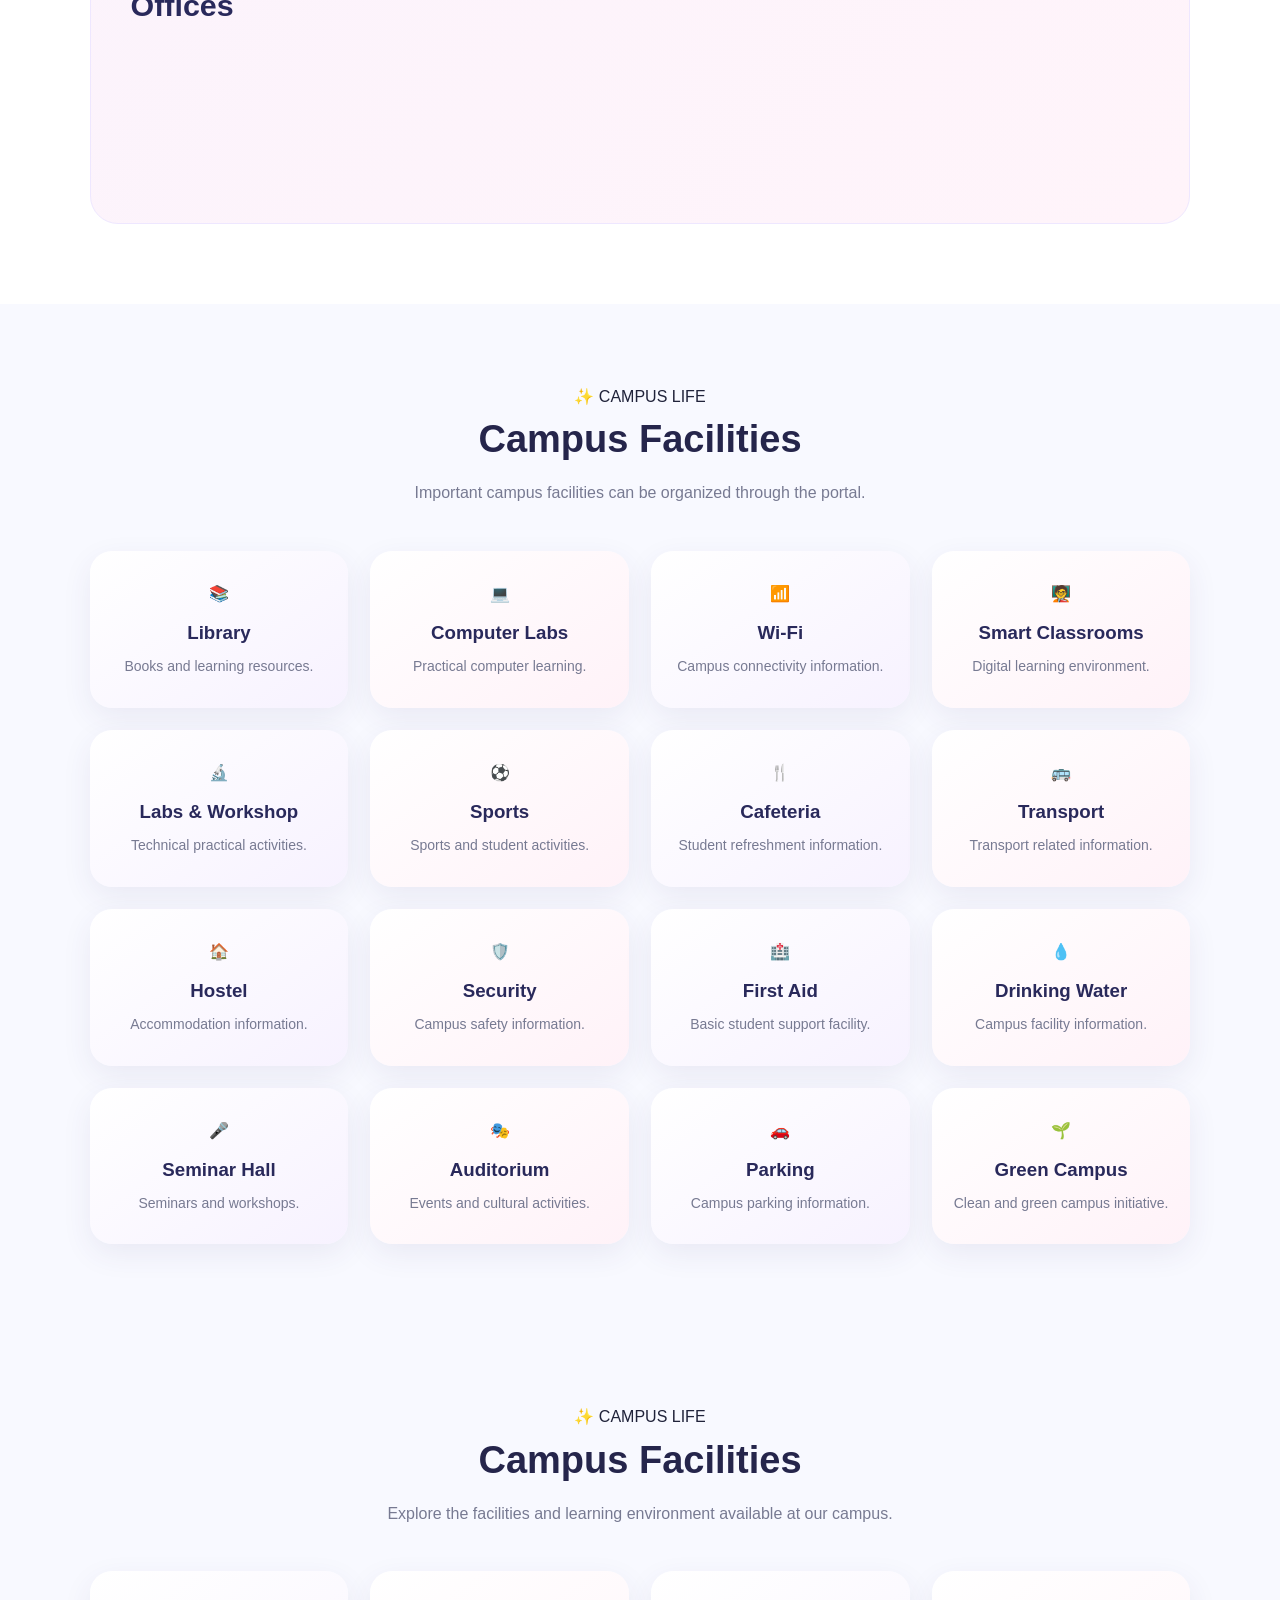
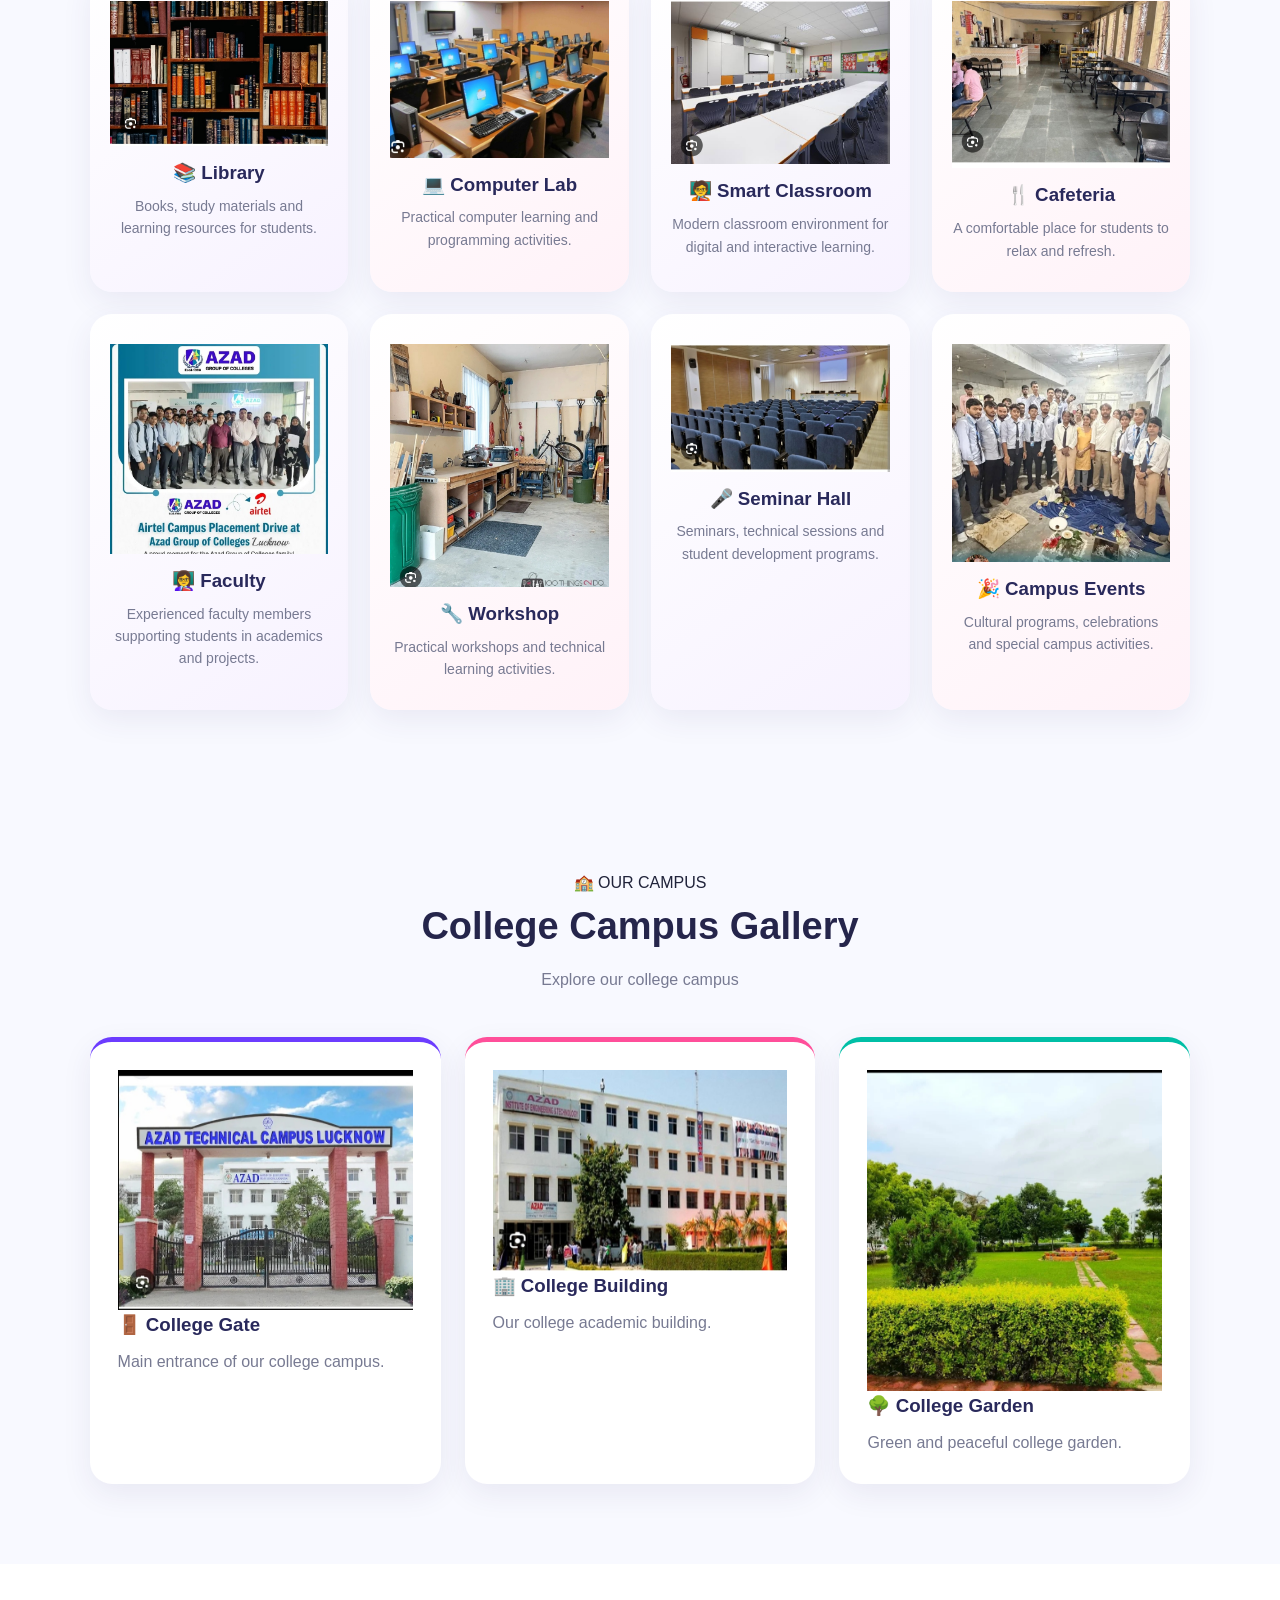
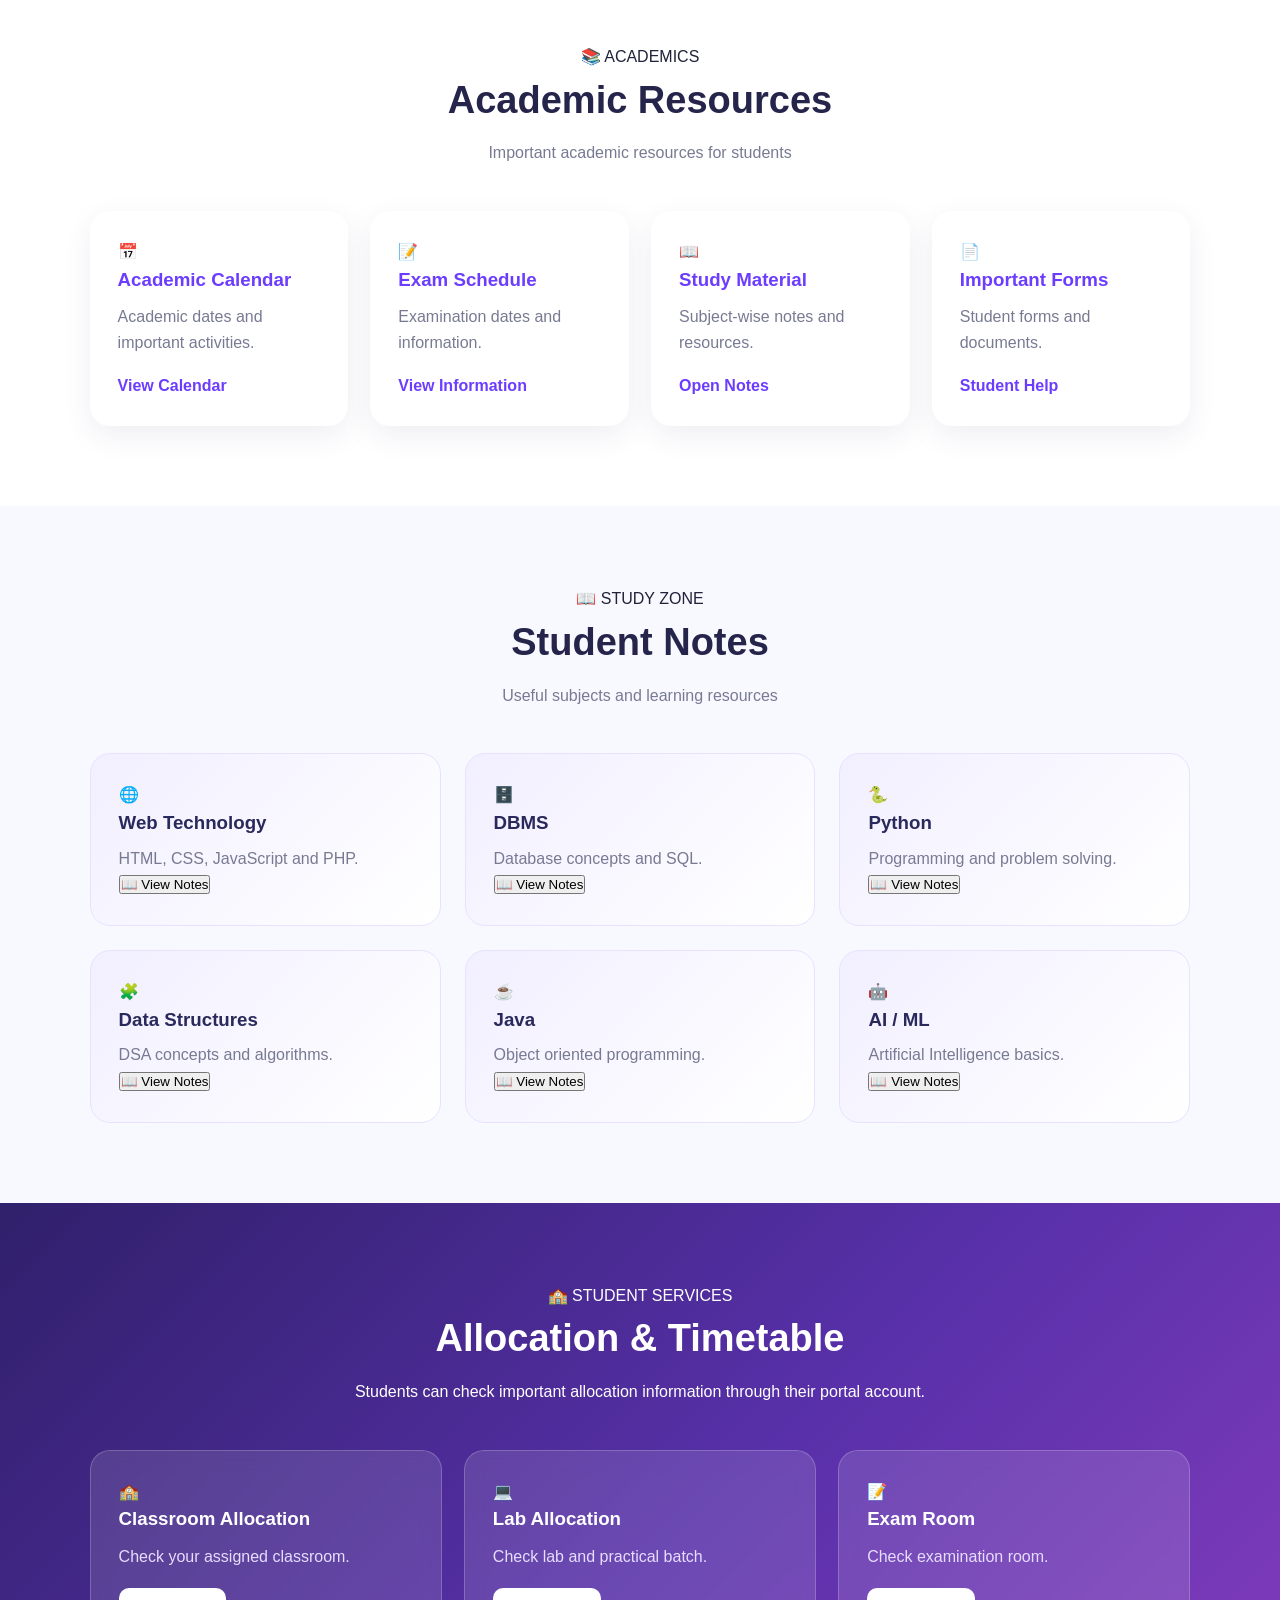
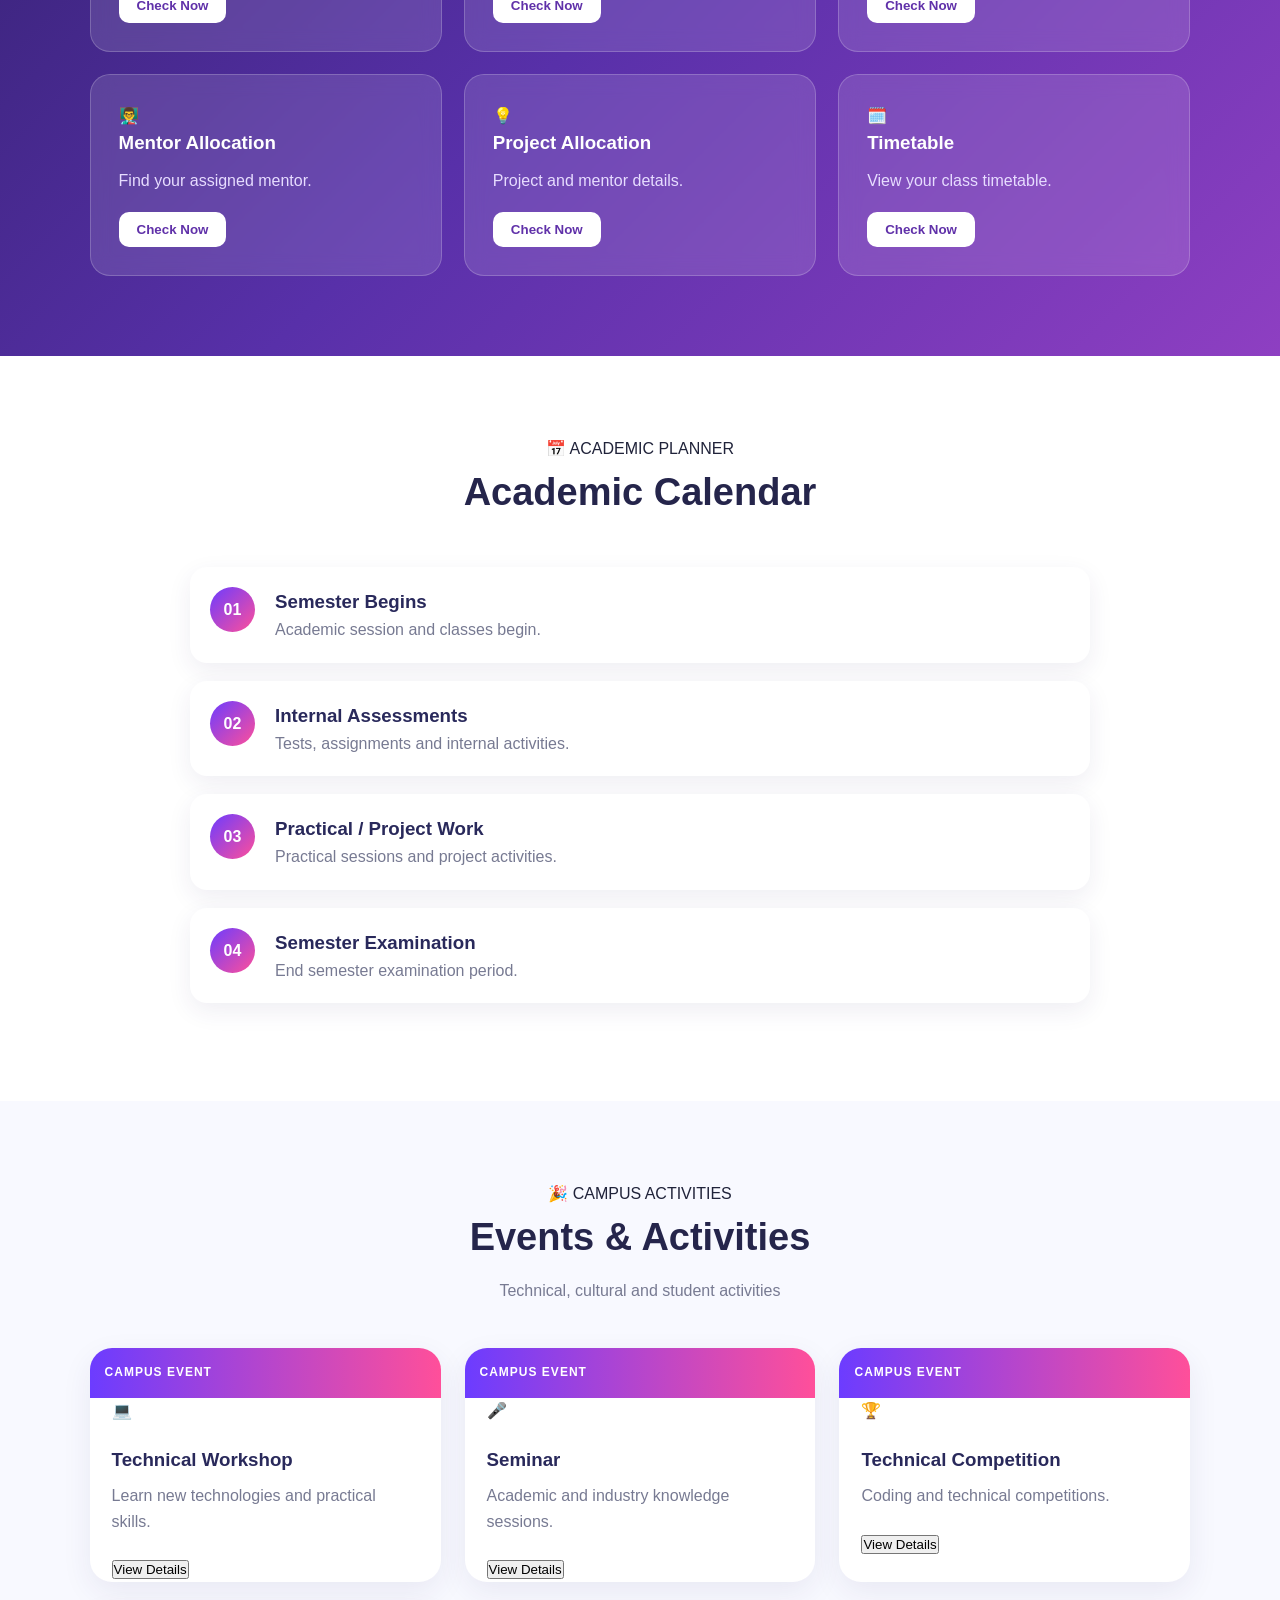
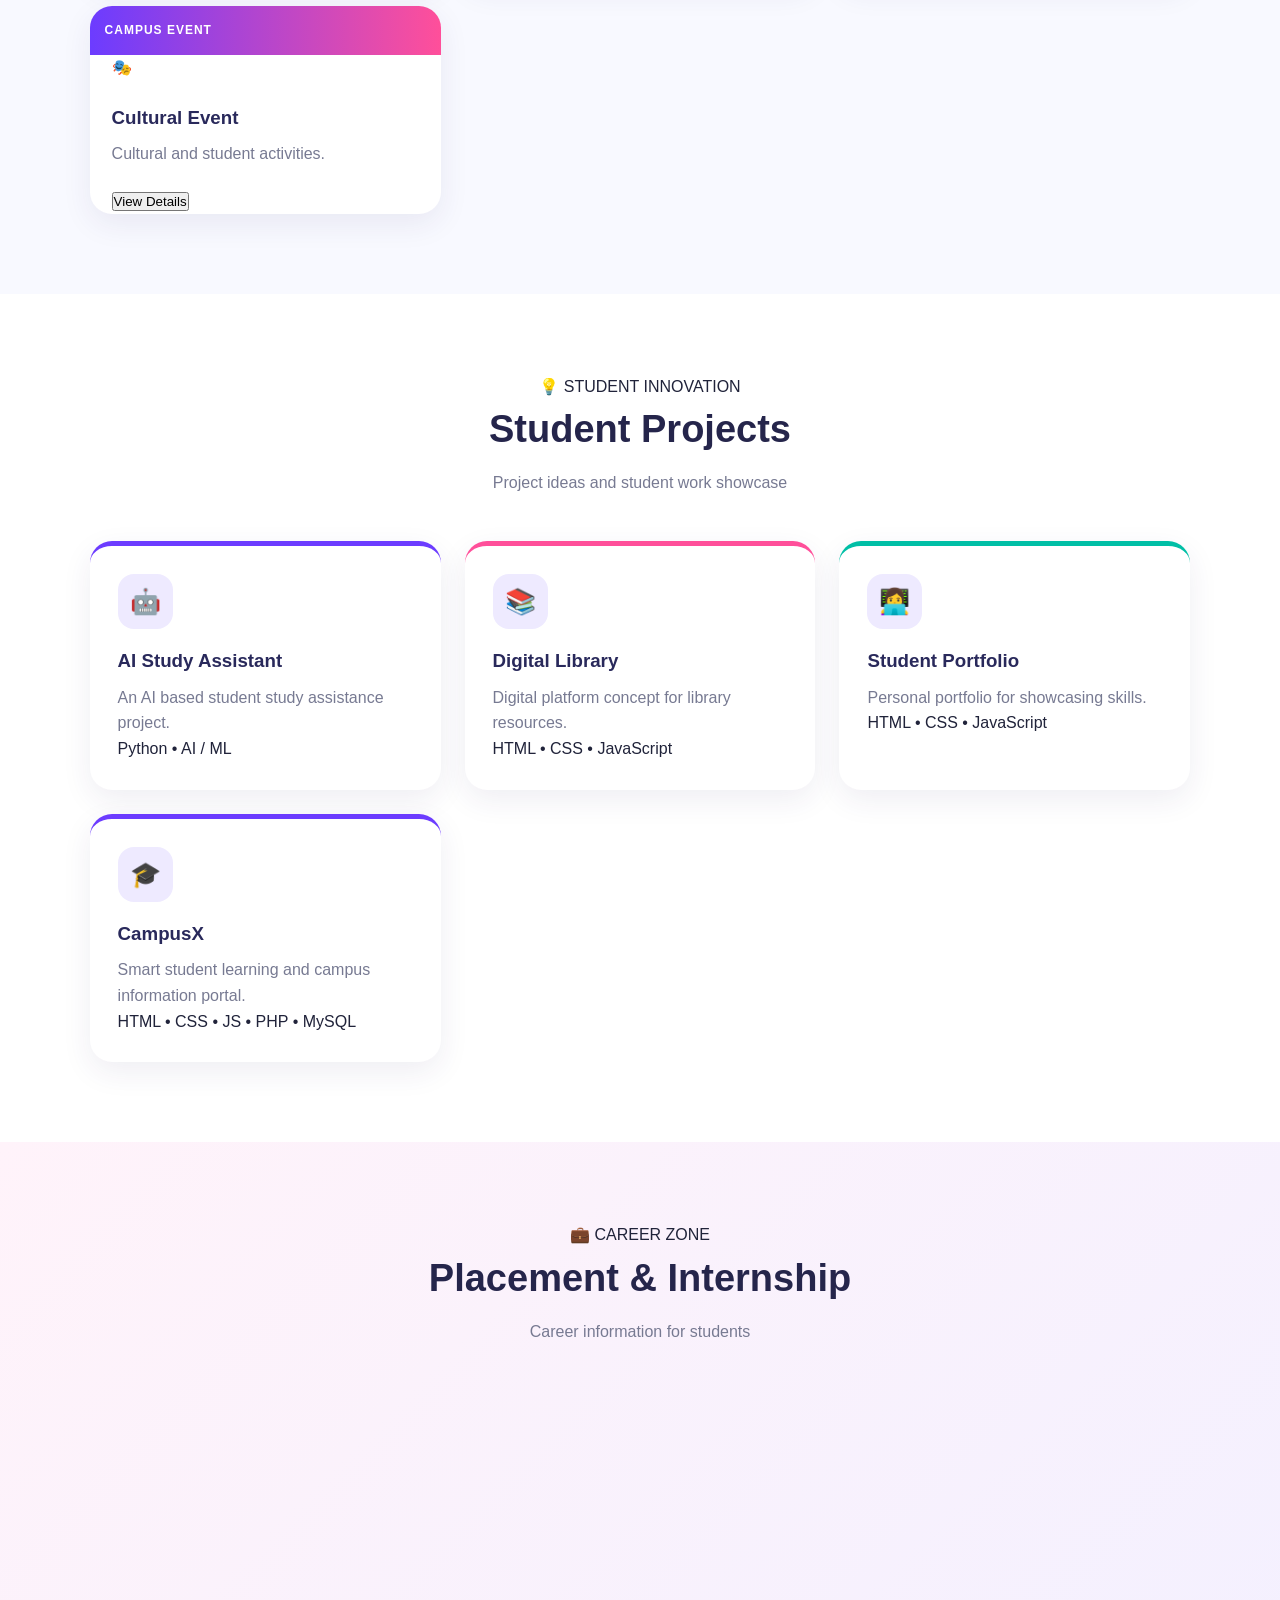
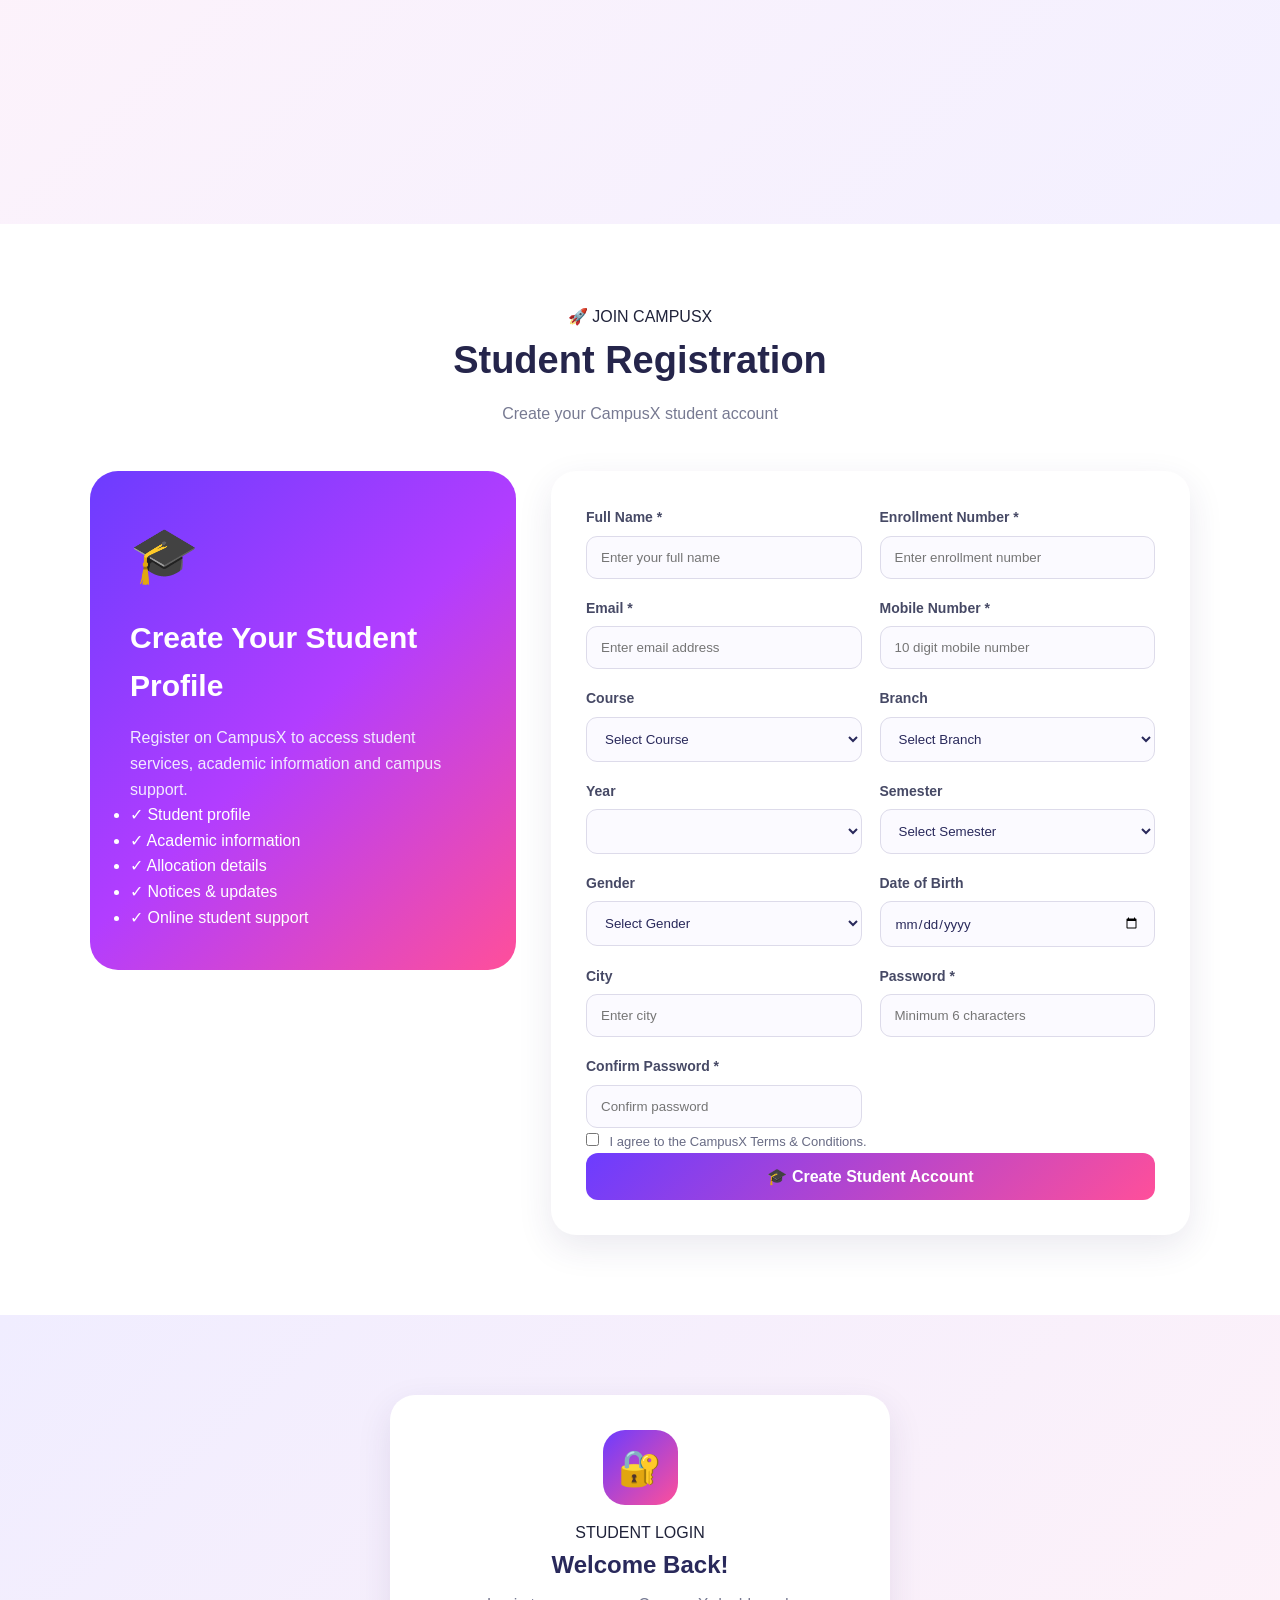
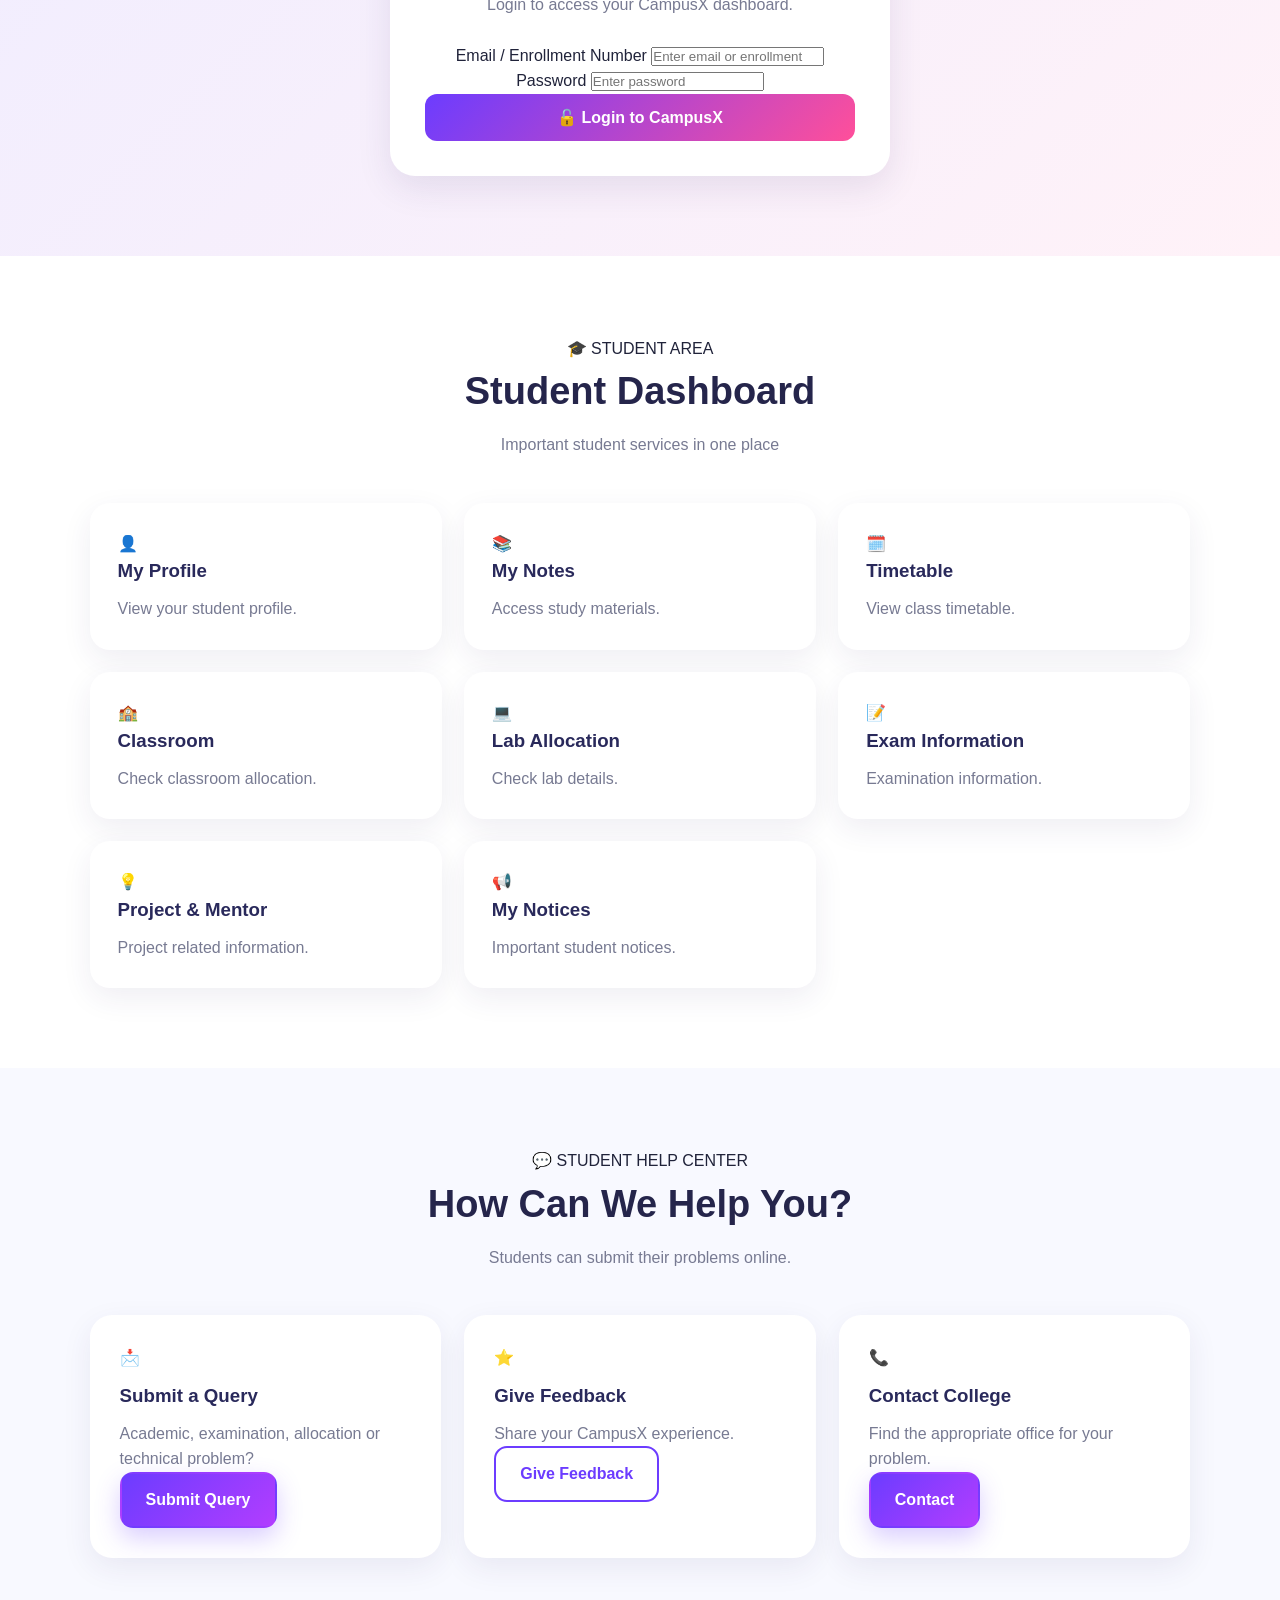
==== commit 4a5cb198: "Remove College Teacher gallery card Removed gallery card for College Teacher from index.html." ====
--- a/index.html
+++ b/index.html
@@ -612,24 +612,6 @@
         </div>
 
     </div>
-
-
-    <div class="gallery-card">
-
-        <img
-            src="teache.jpg"
-            alt="College Teacher">
-
-        <div class="gallery-overlay">
-            <h3>👨‍🏫 Faculty Member</h3>
-            <p>Dedicated faculty and mentors</p>
-        </div>
-
-    </div>
-
-</div>
-
-
 
         <div class="college-details">
 
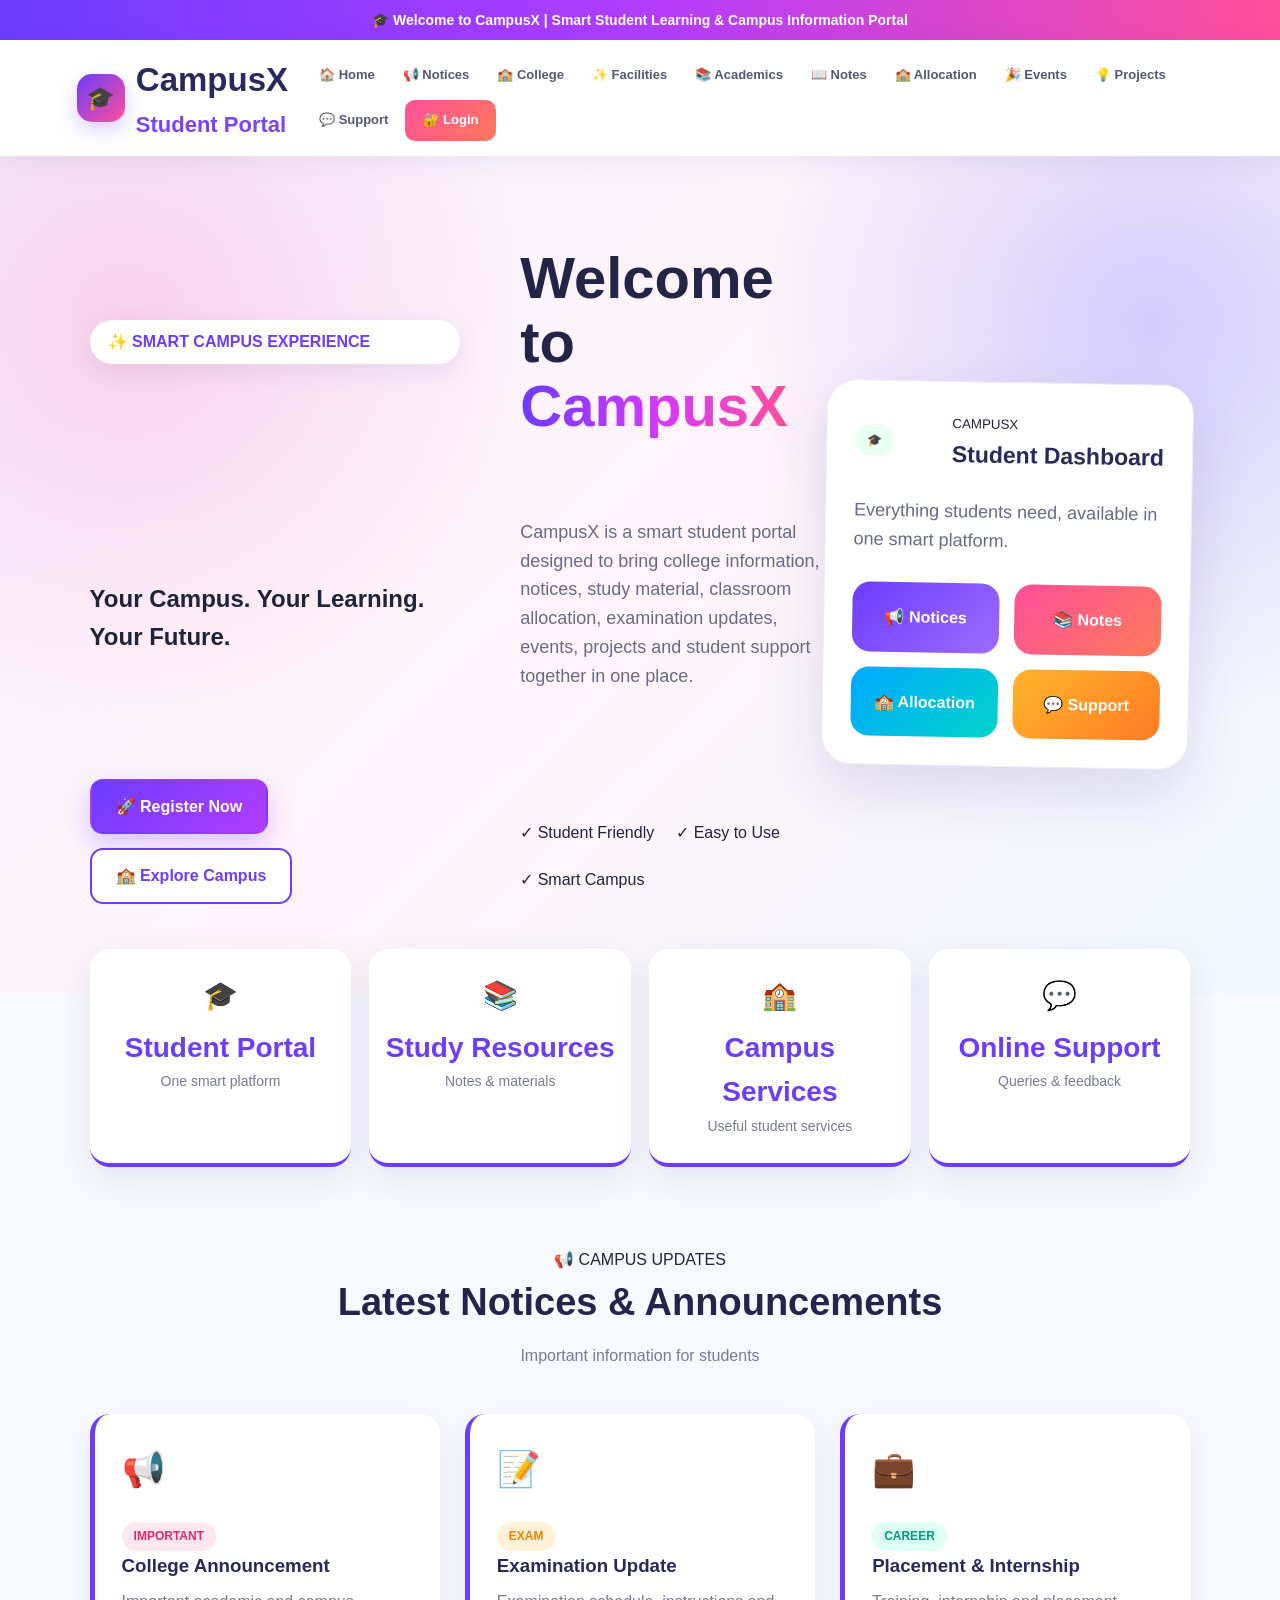
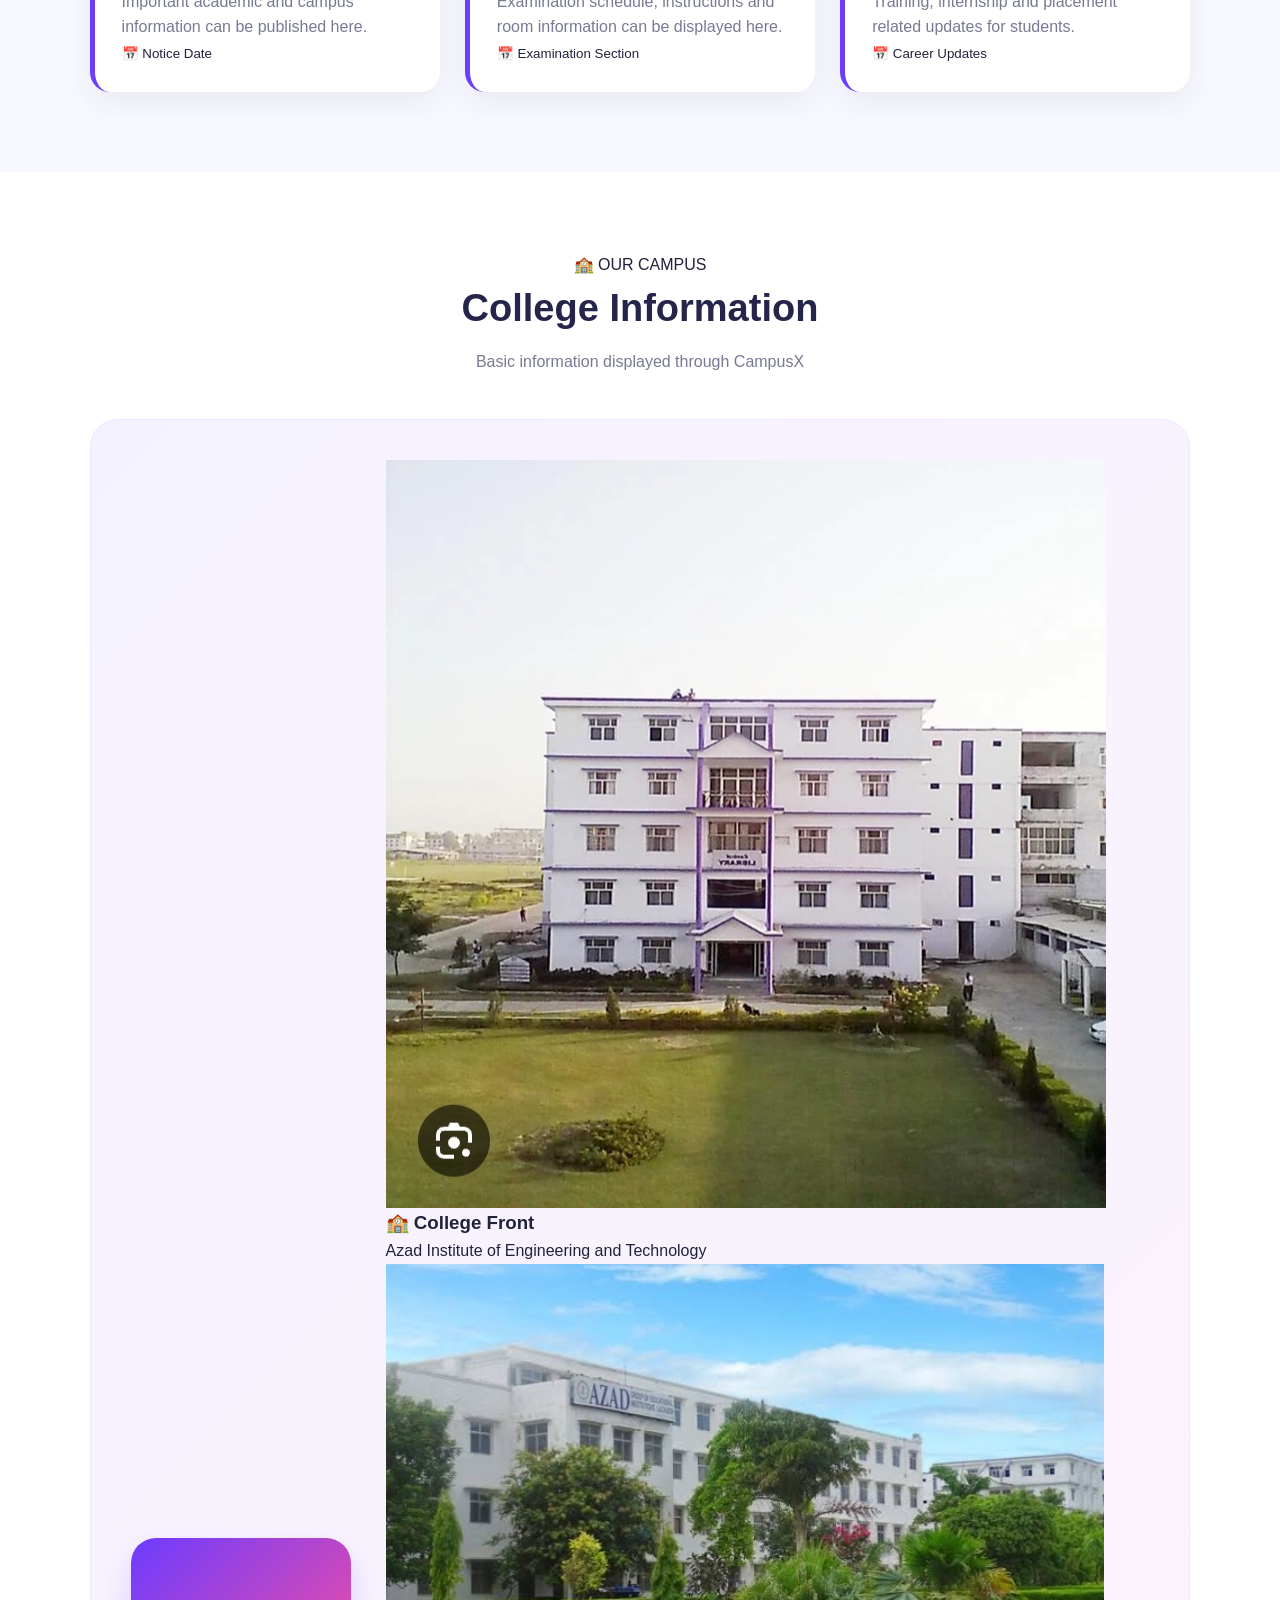
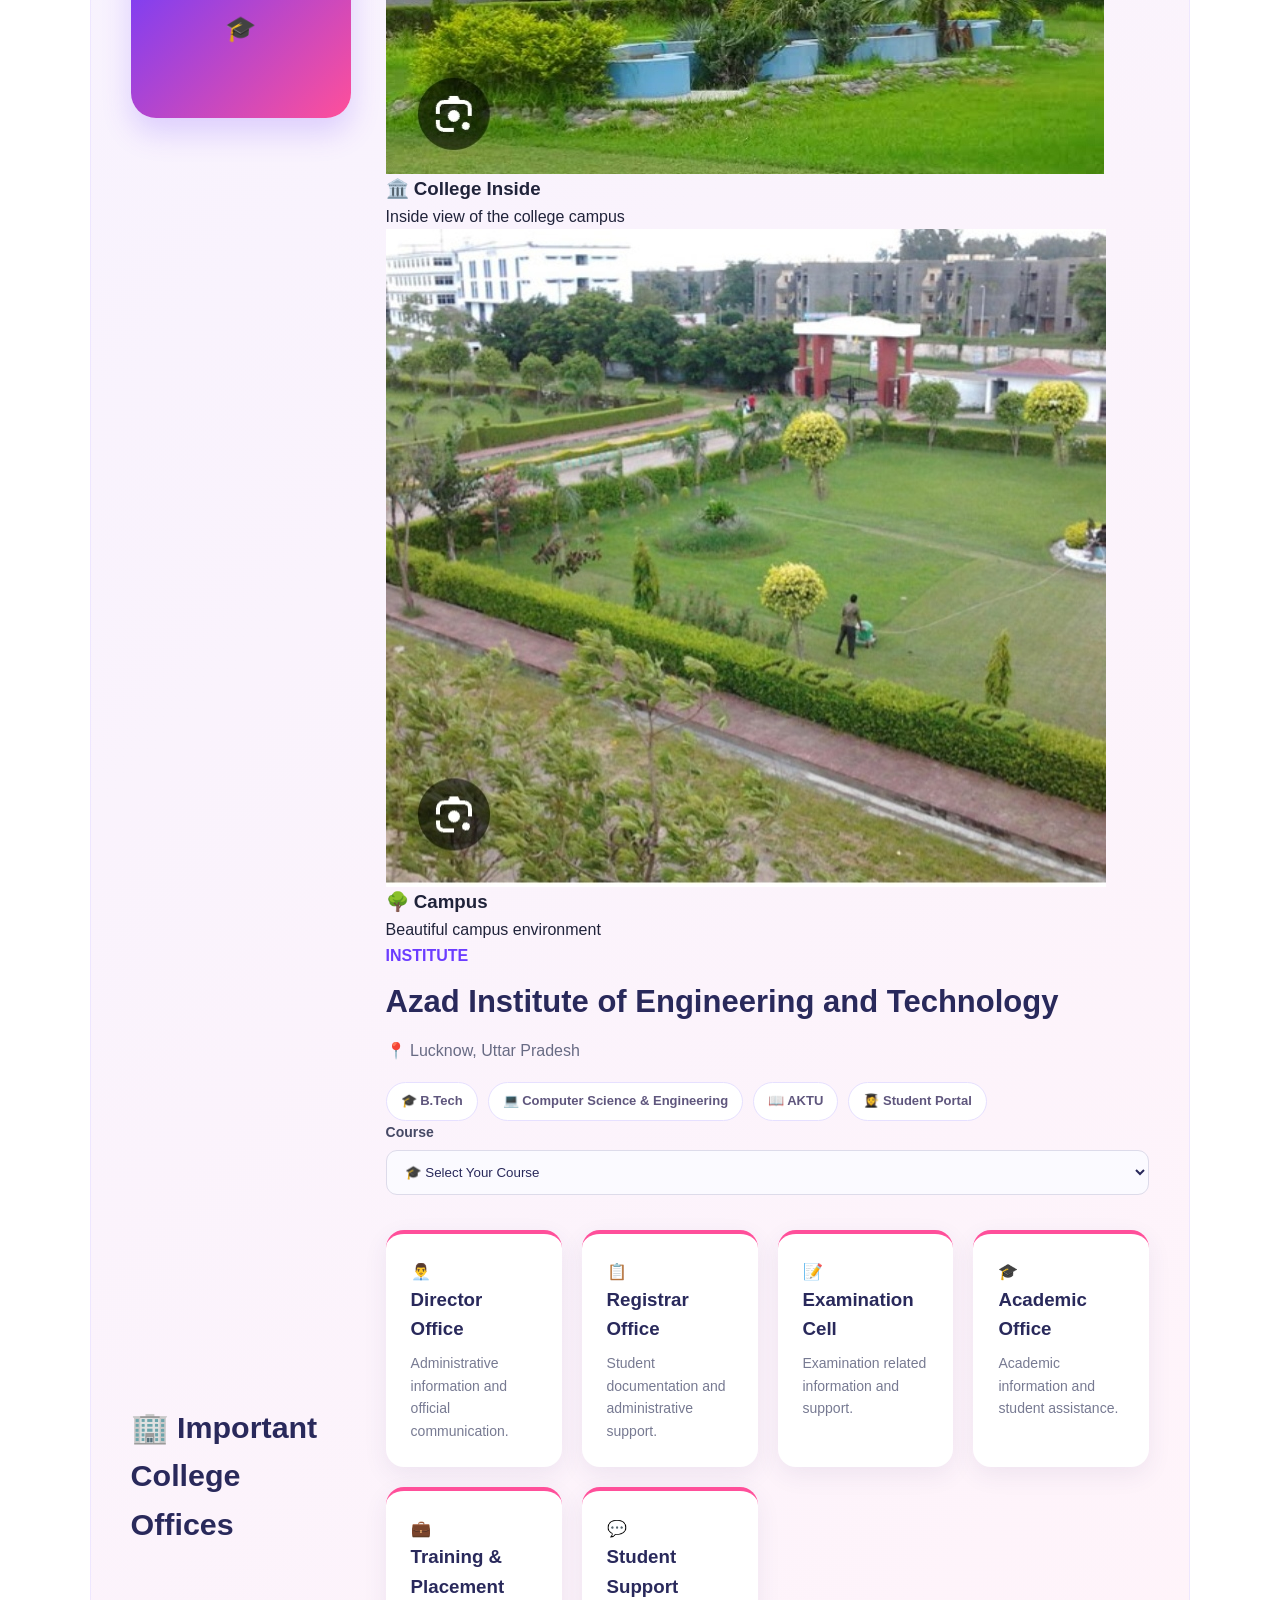
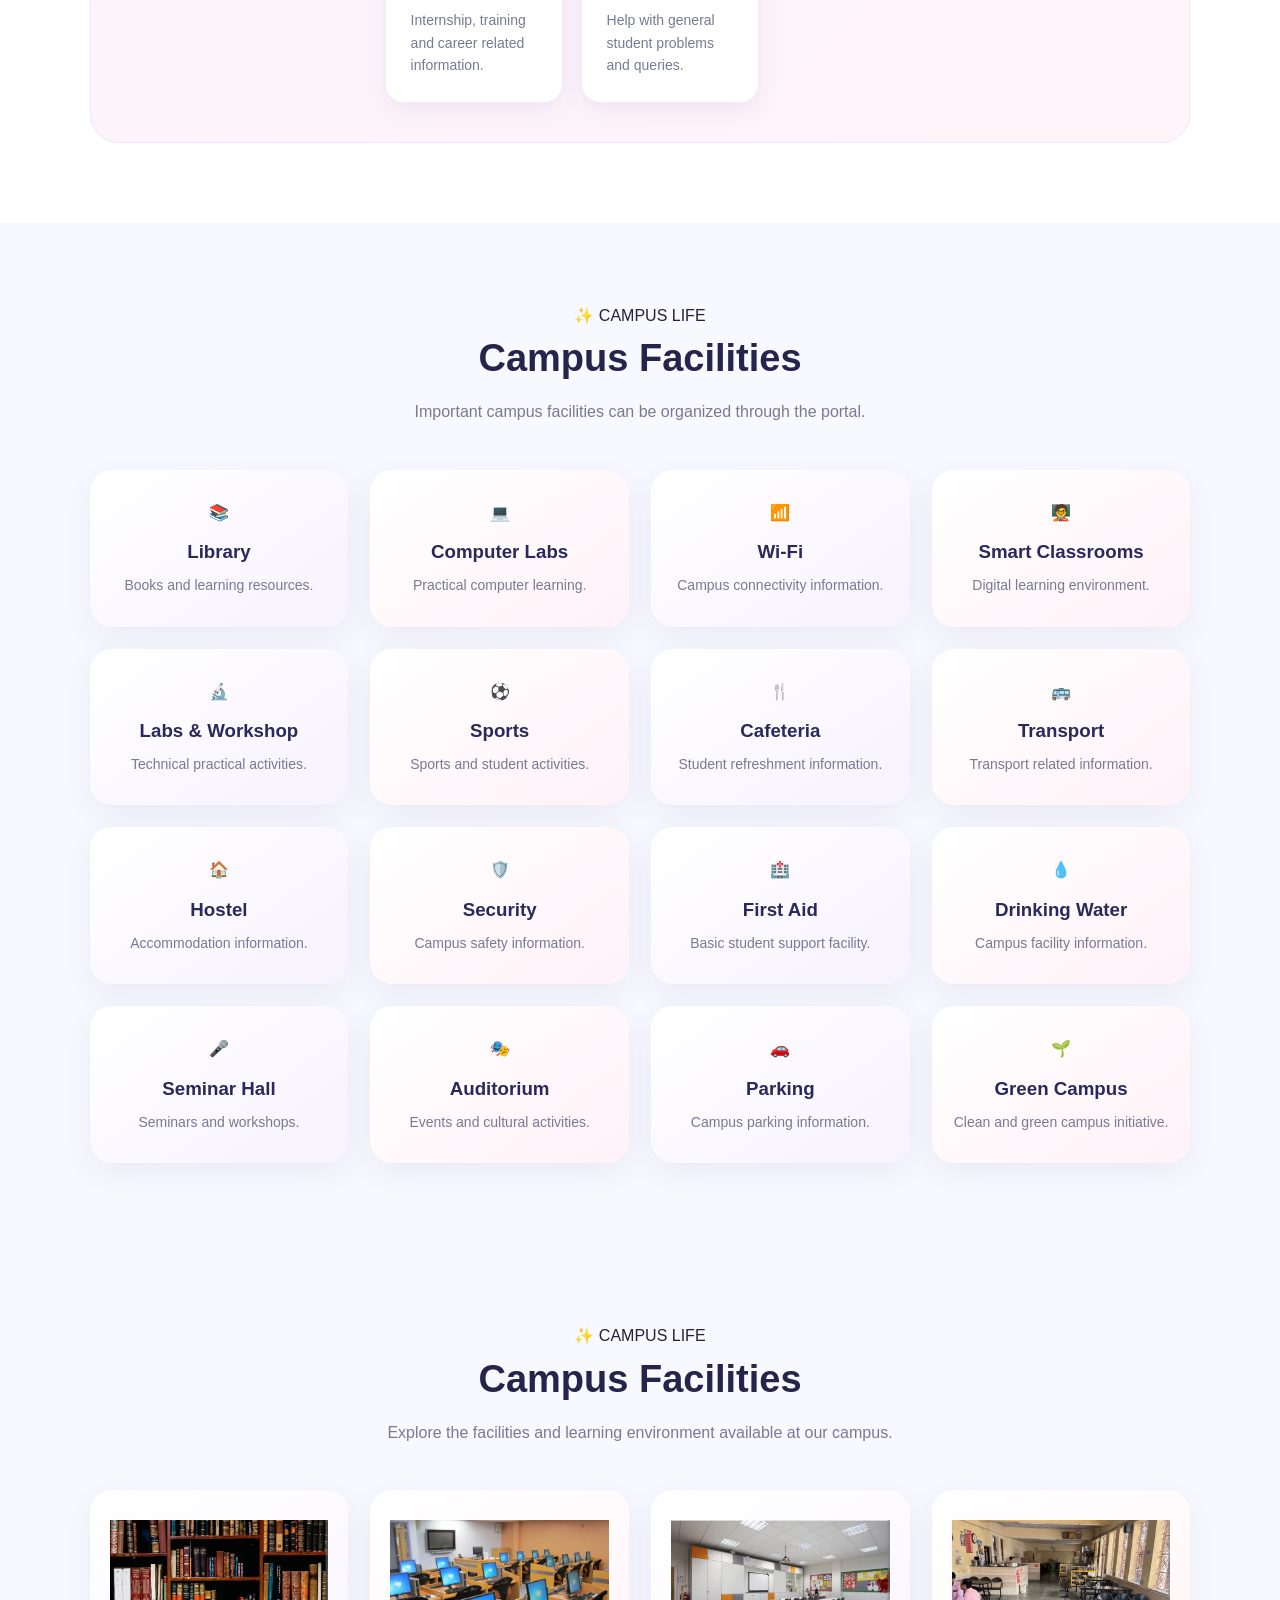
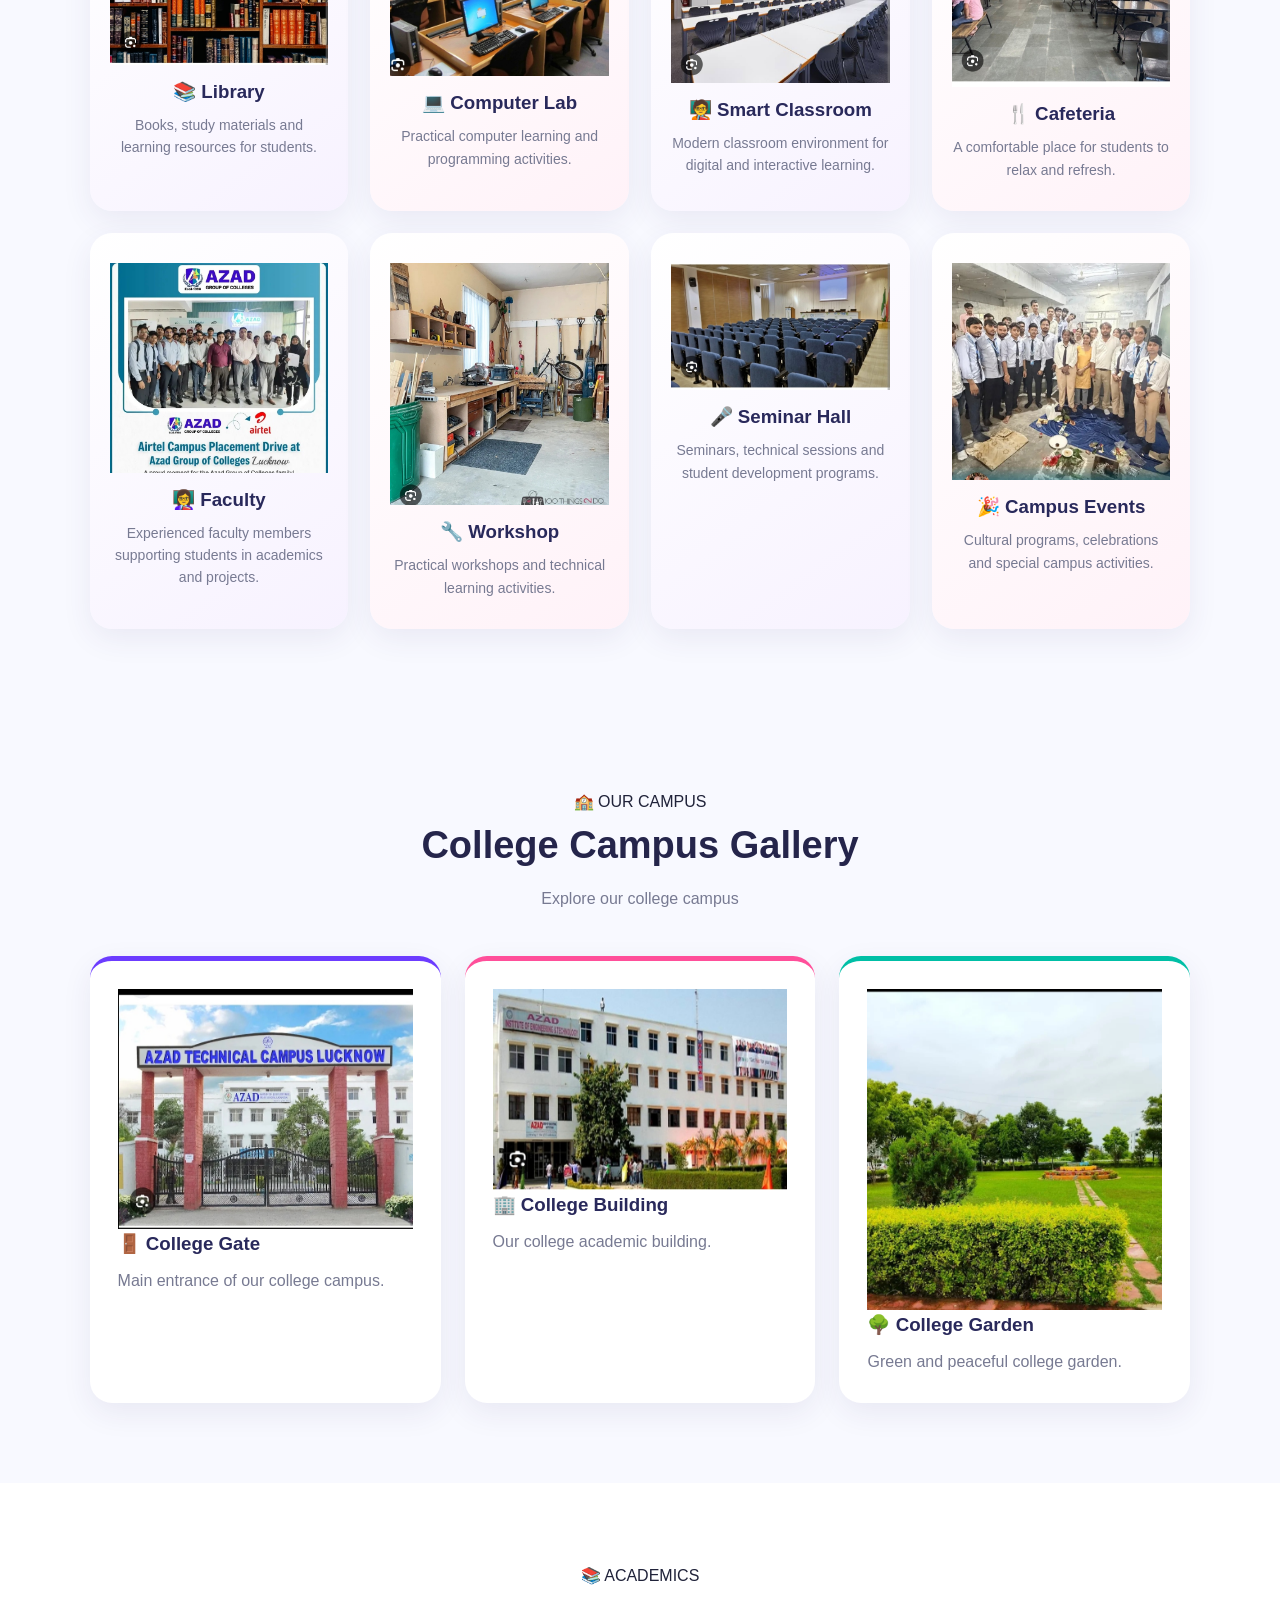
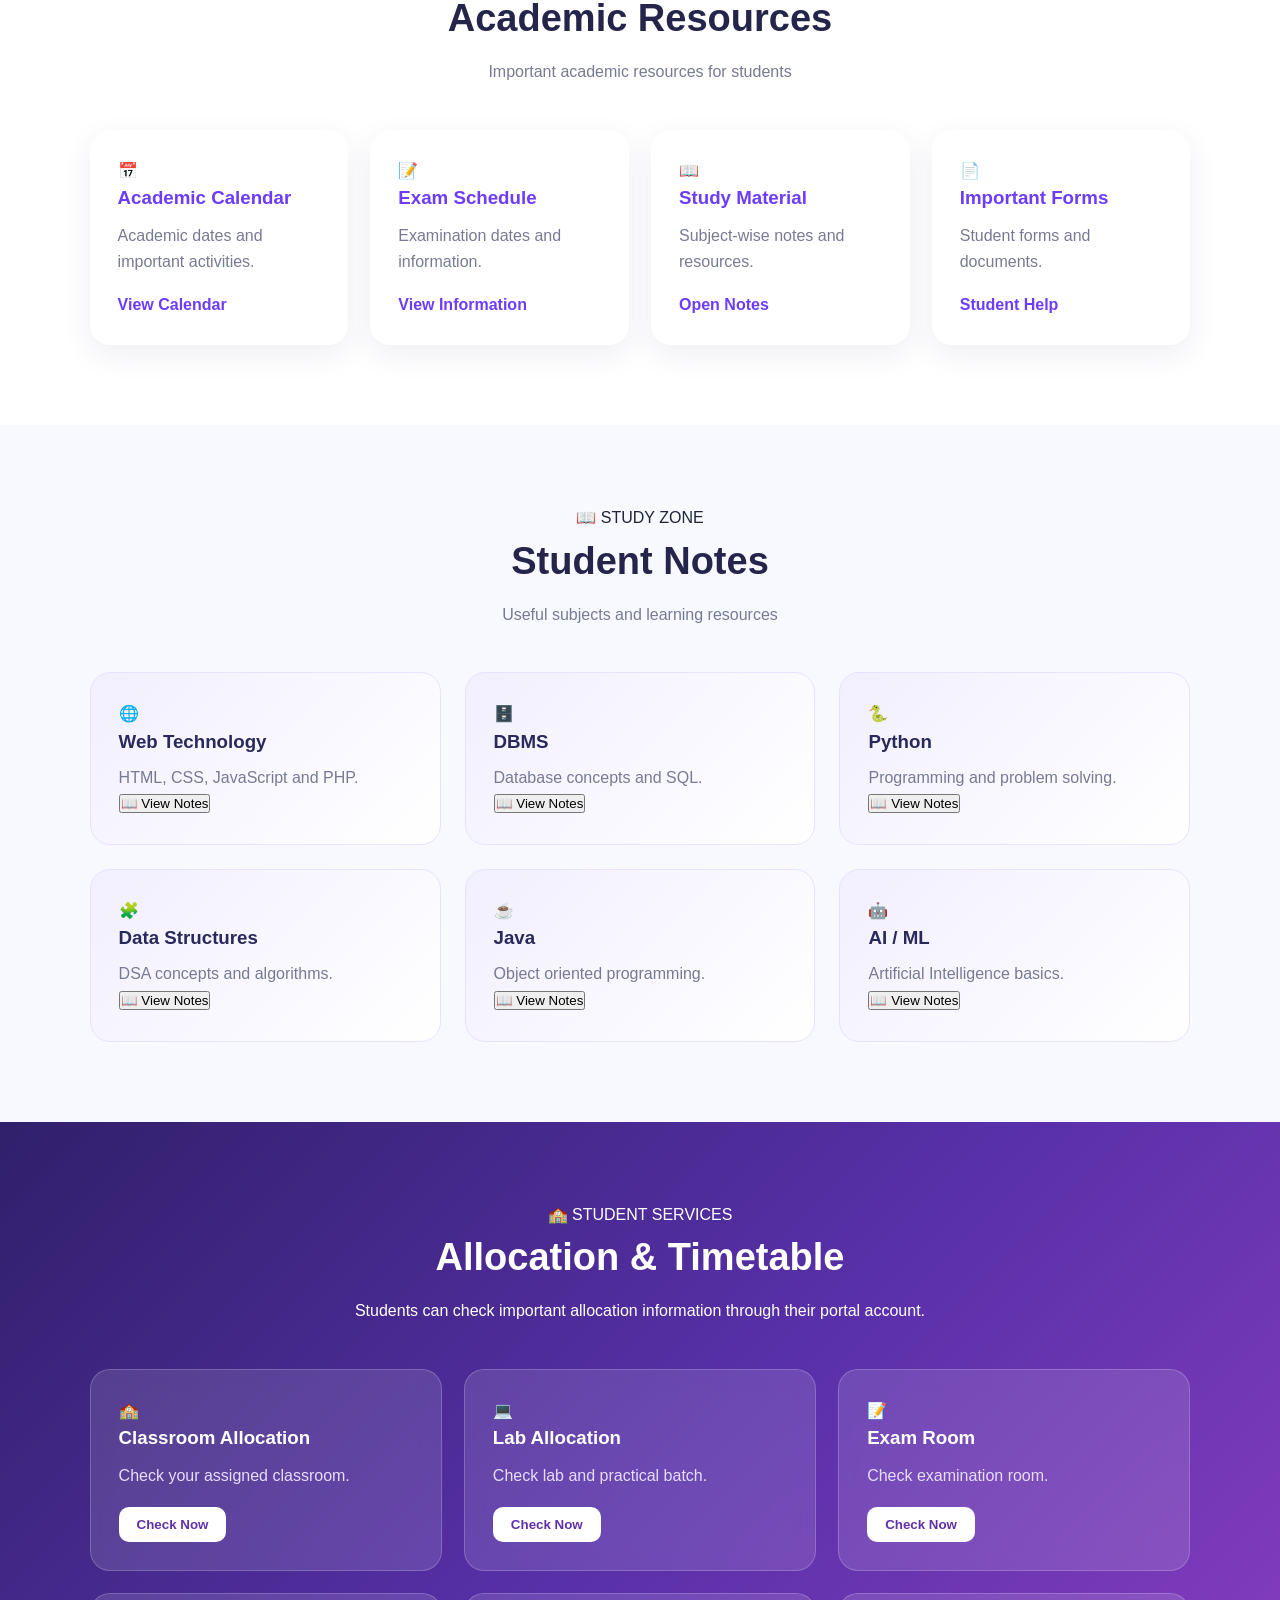
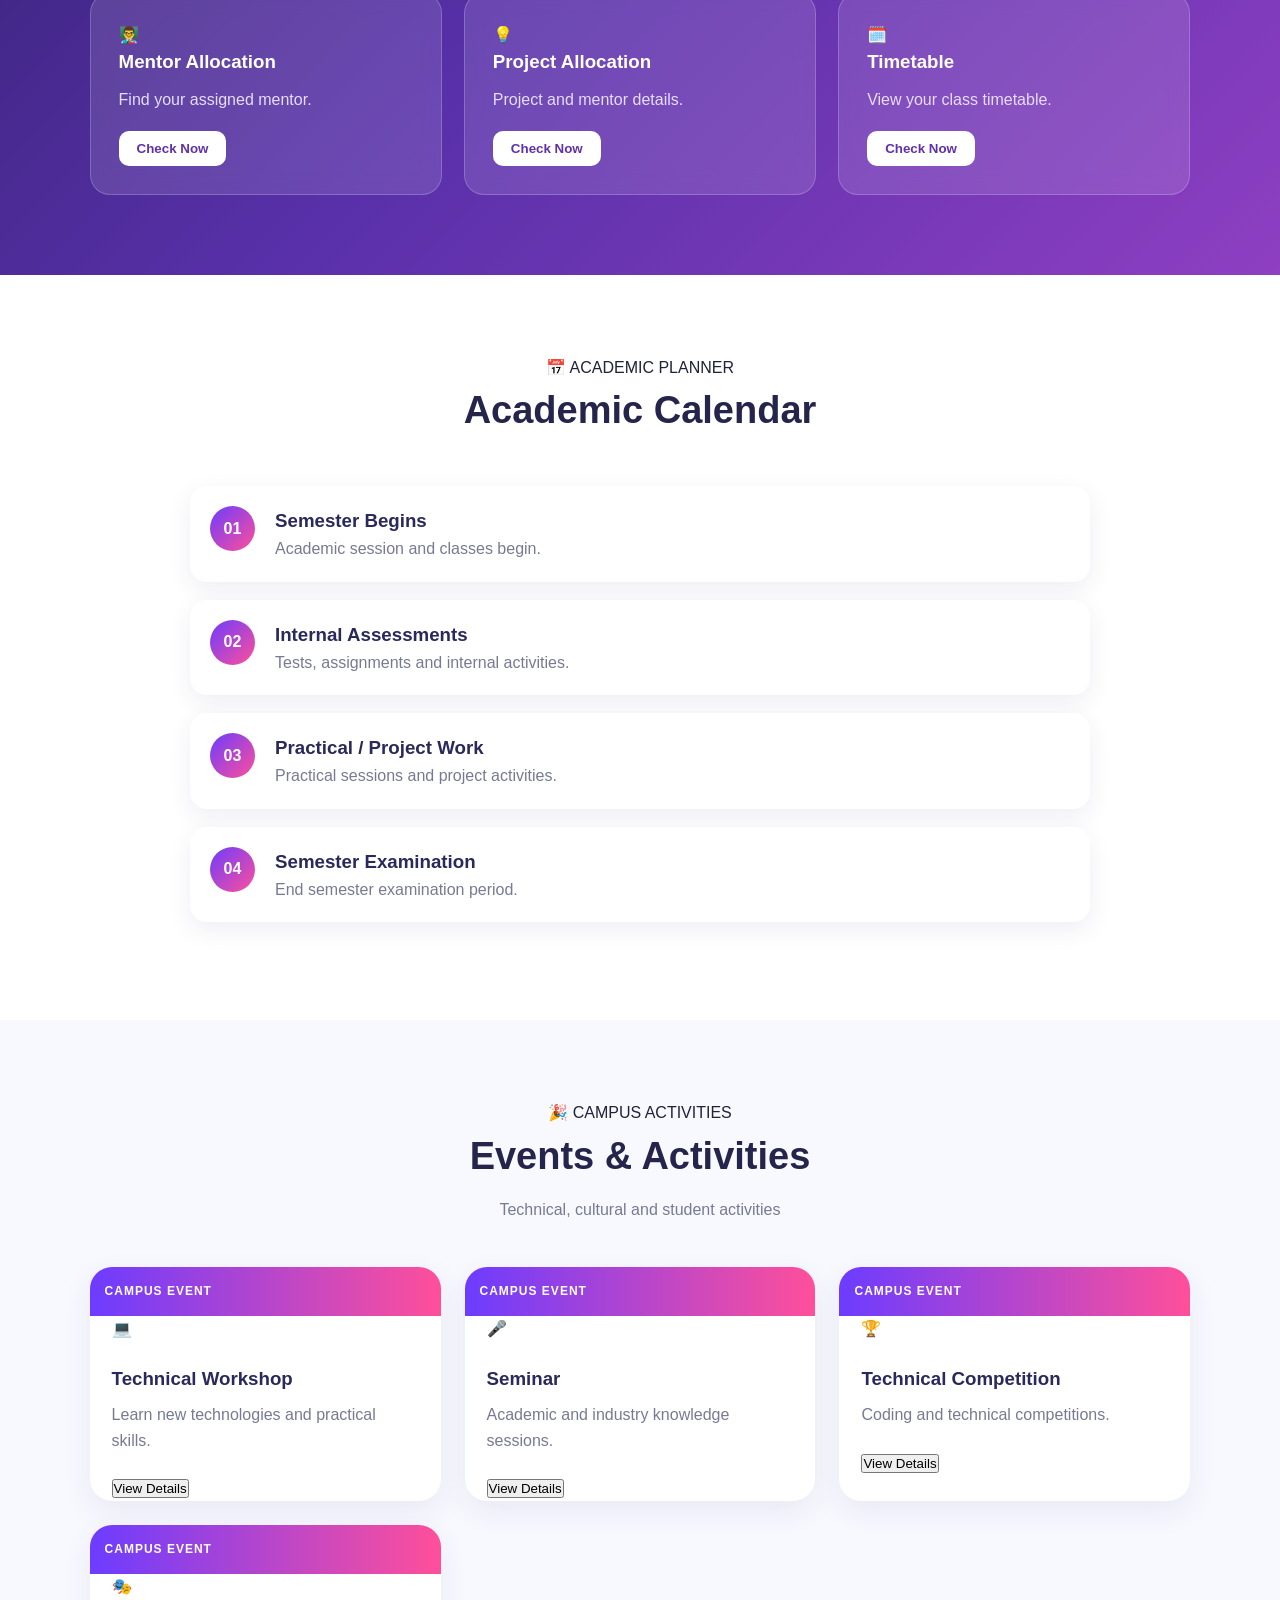
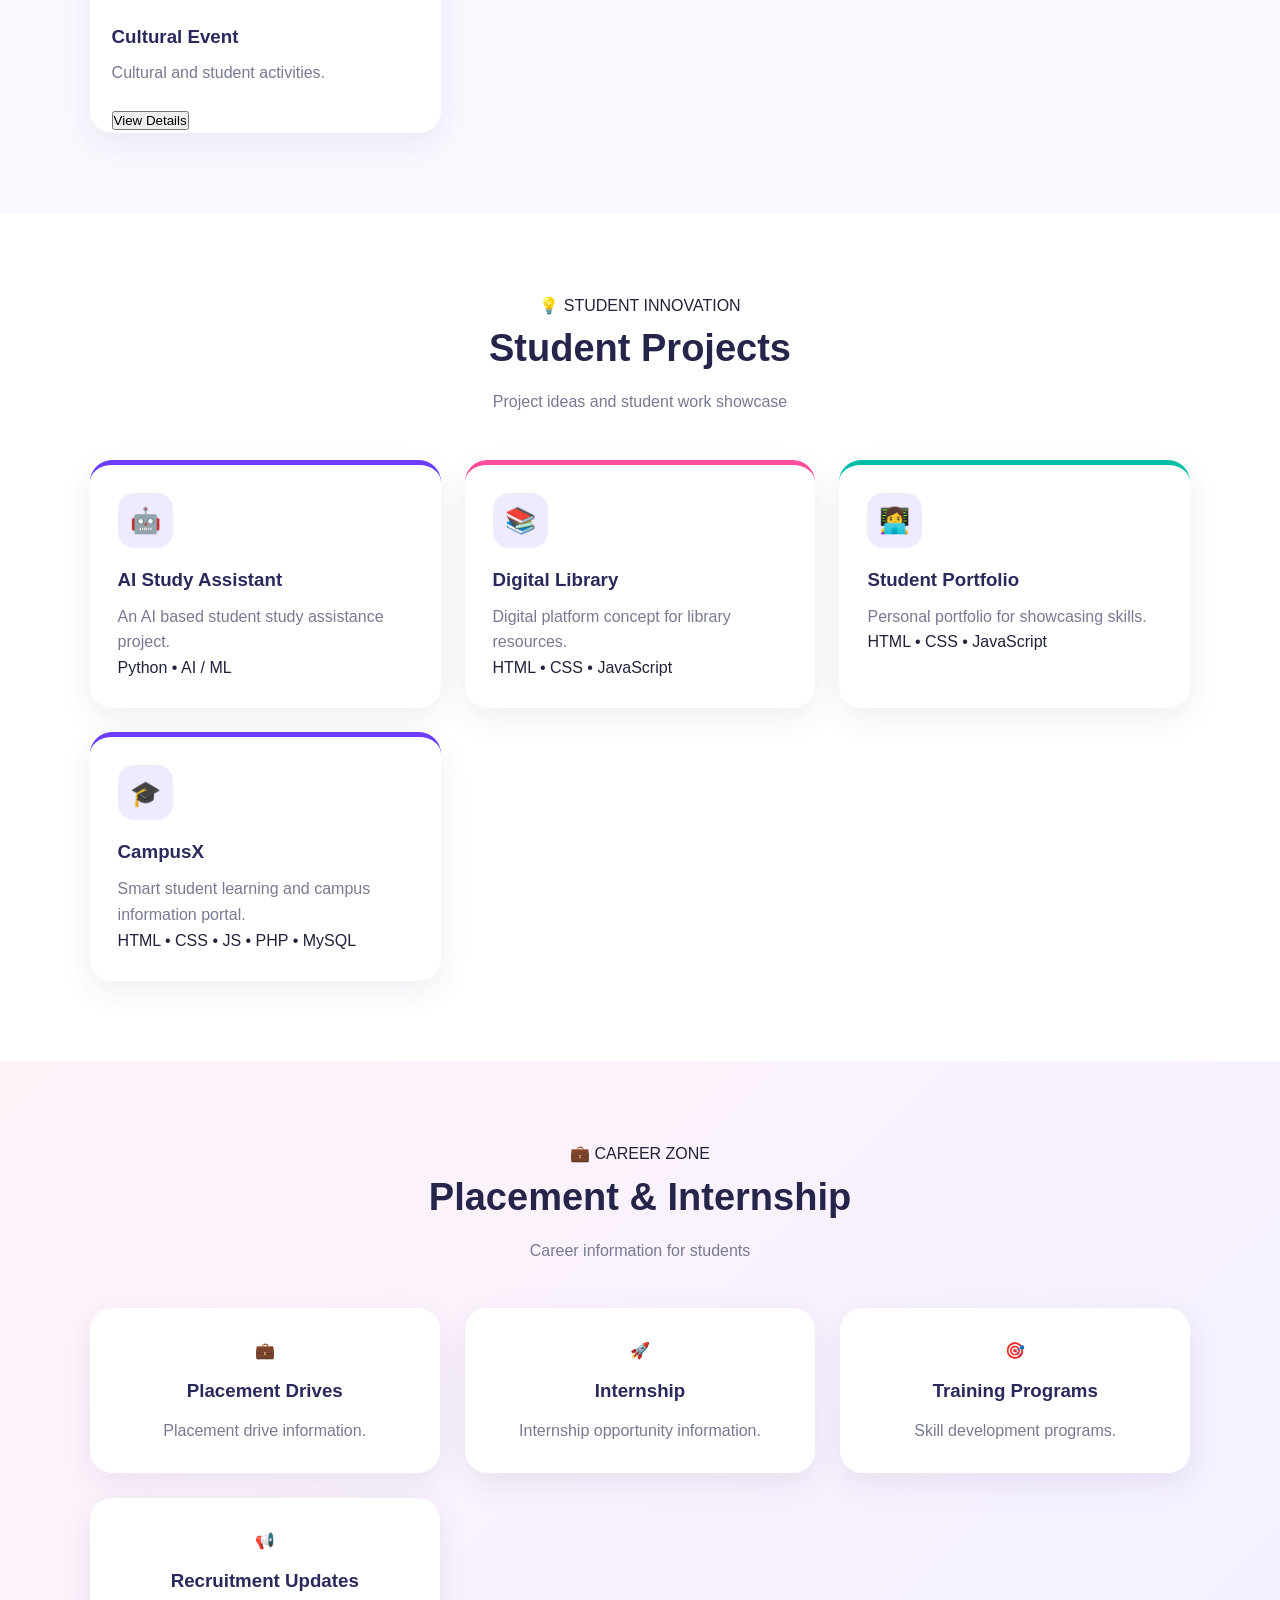
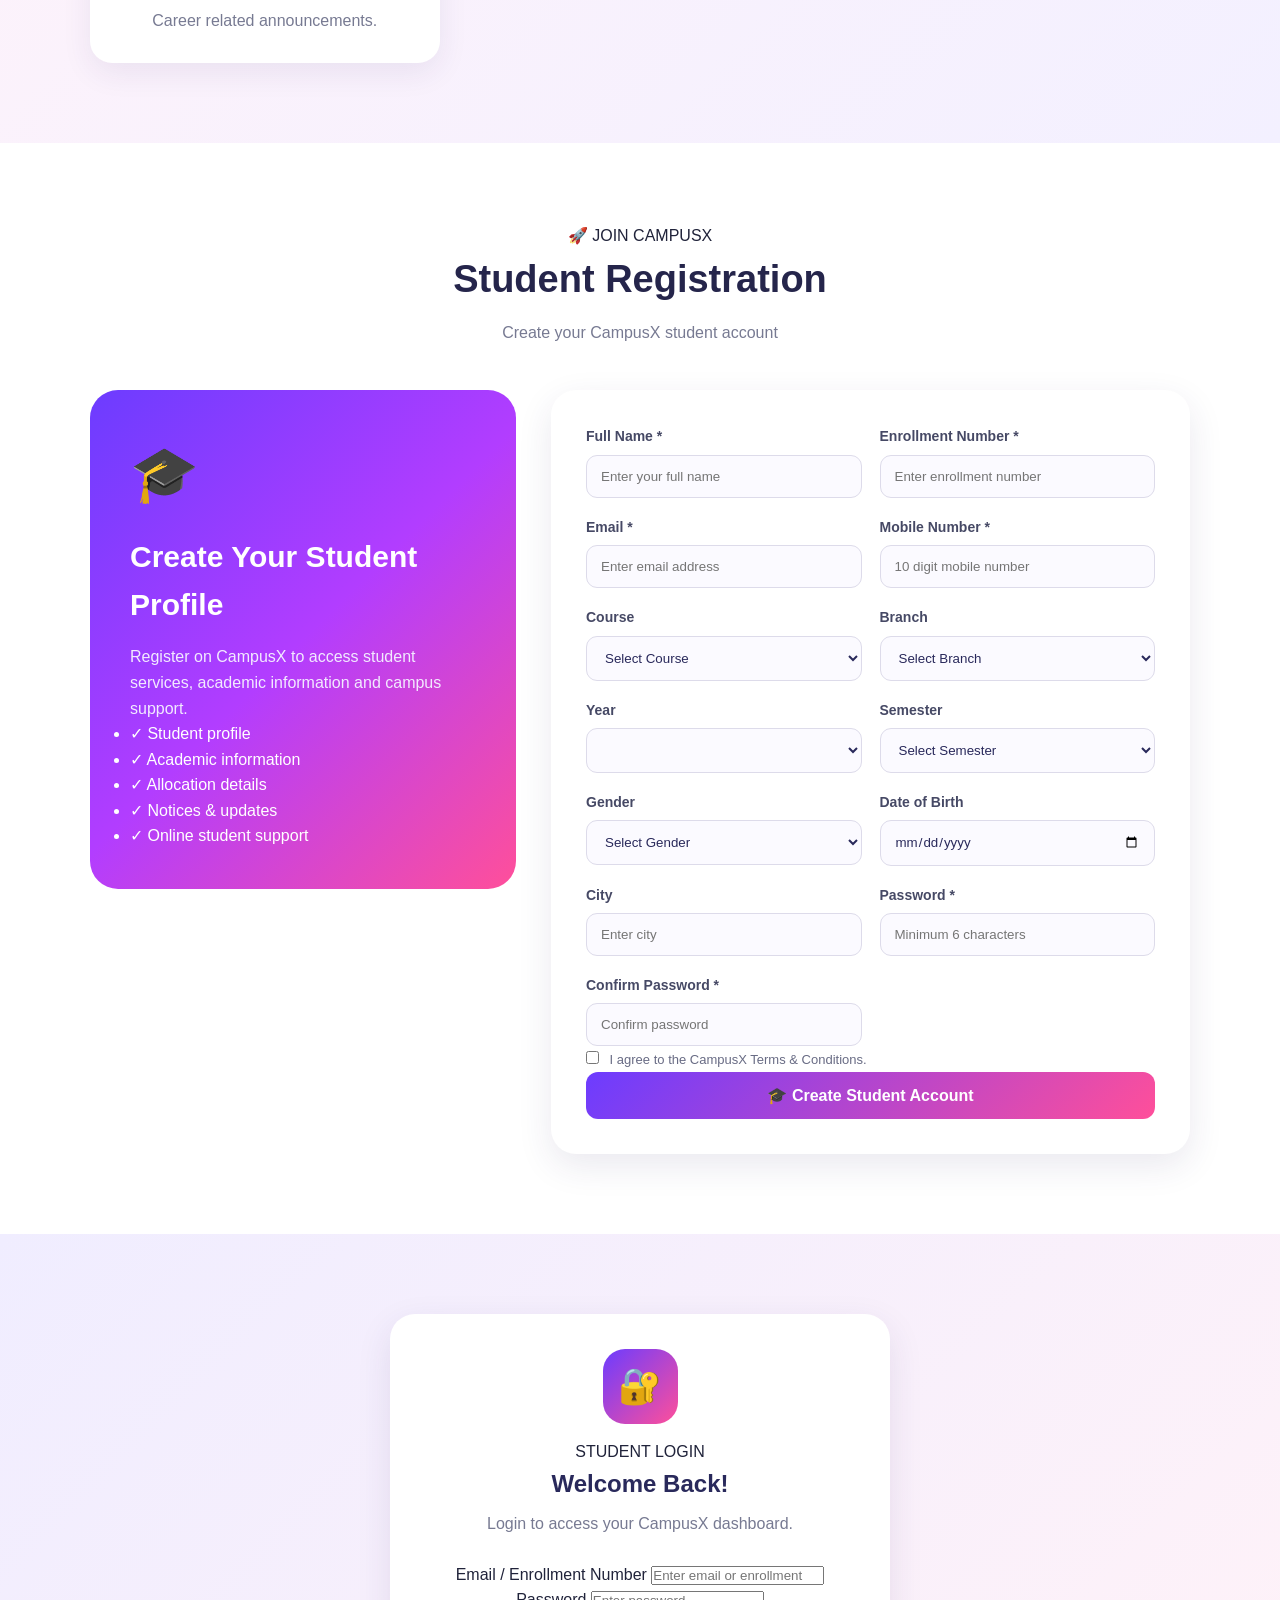
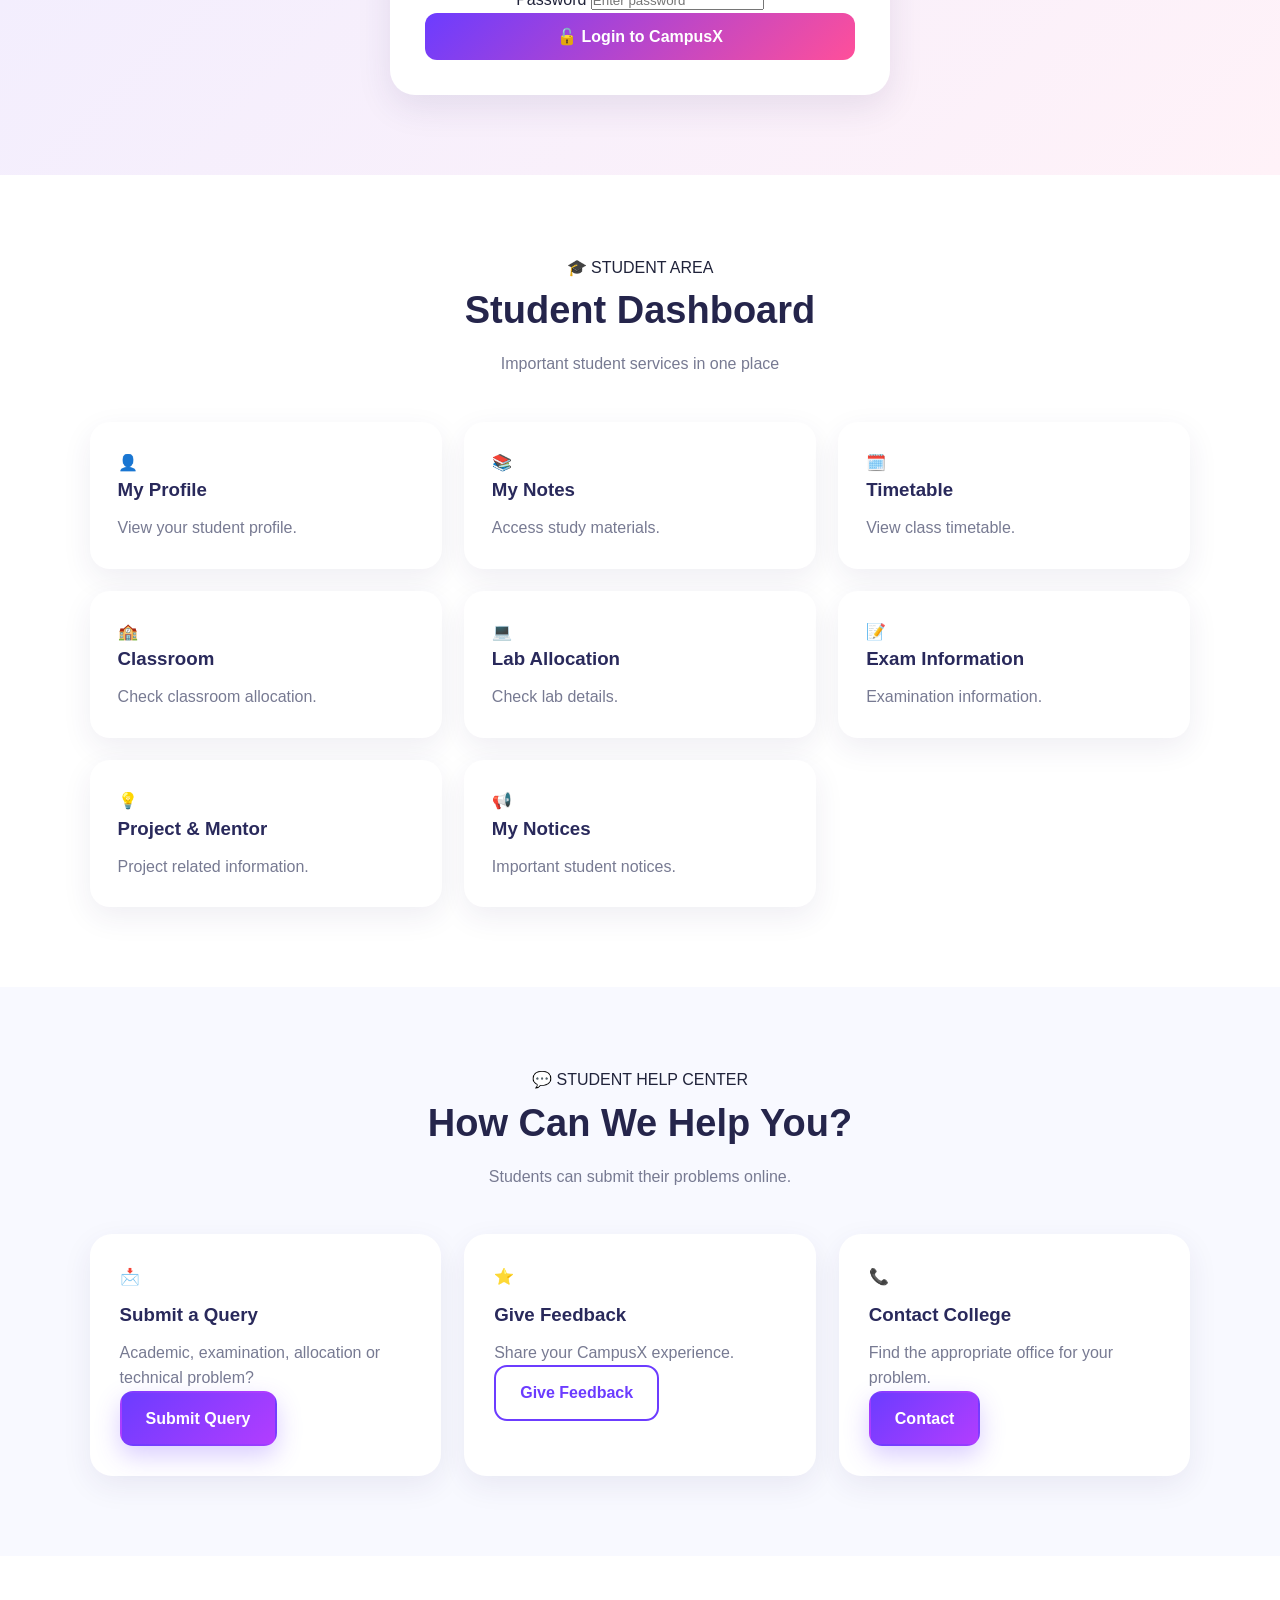
==== commit 9520673e: "Remove faculty gallery card from index.html Removed gallery card for faculty image from index.html." ====
--- a/index.html
+++ b/index.html
@@ -599,19 +599,6 @@
 
     </div>
 
-
-    <div class="gallery-card">
-
-        <img
-            src="tea.jpg"
-            alt="College Teacher">
-
-        <div class="gallery-overlay">
-            <h3>👩‍🏫 Faculty</h3>
-            <p>Our teaching faculty</p>
-        </div>
-
-    </div>
 
         <div class="college-details">
 
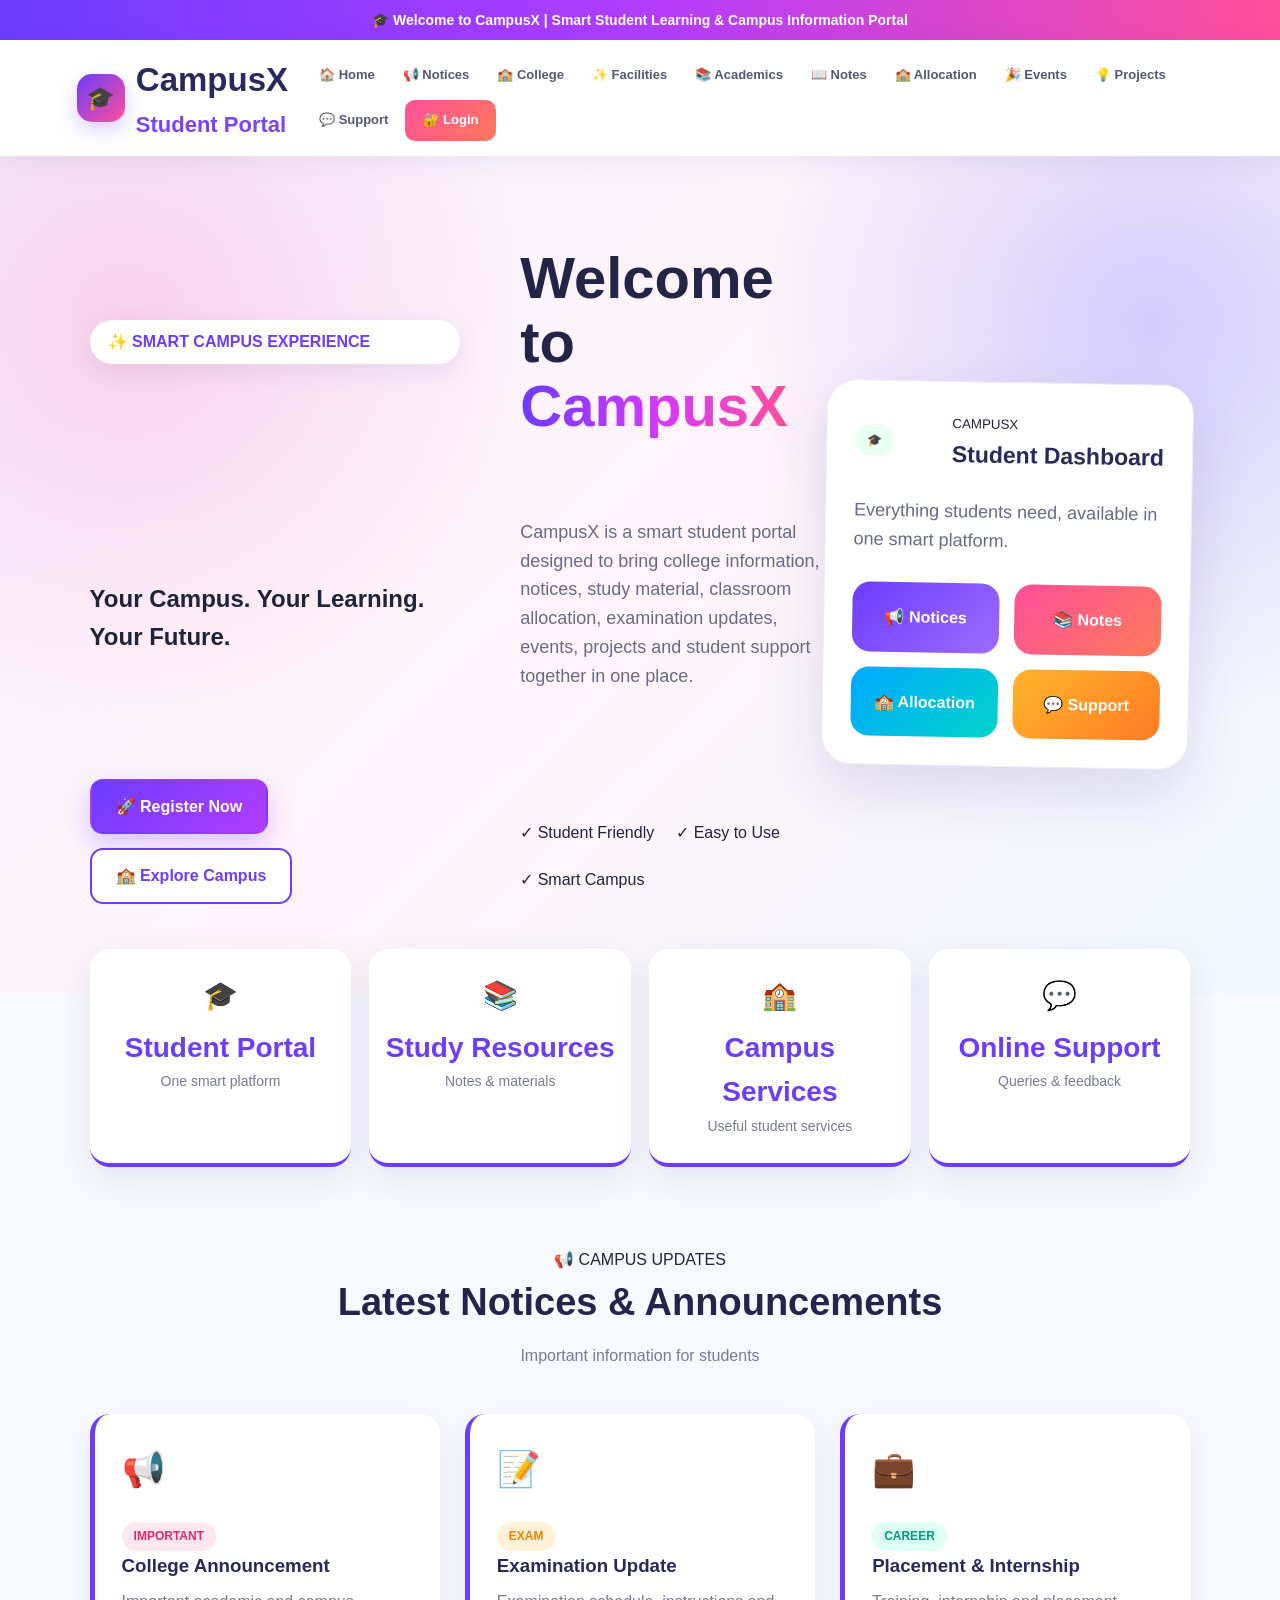
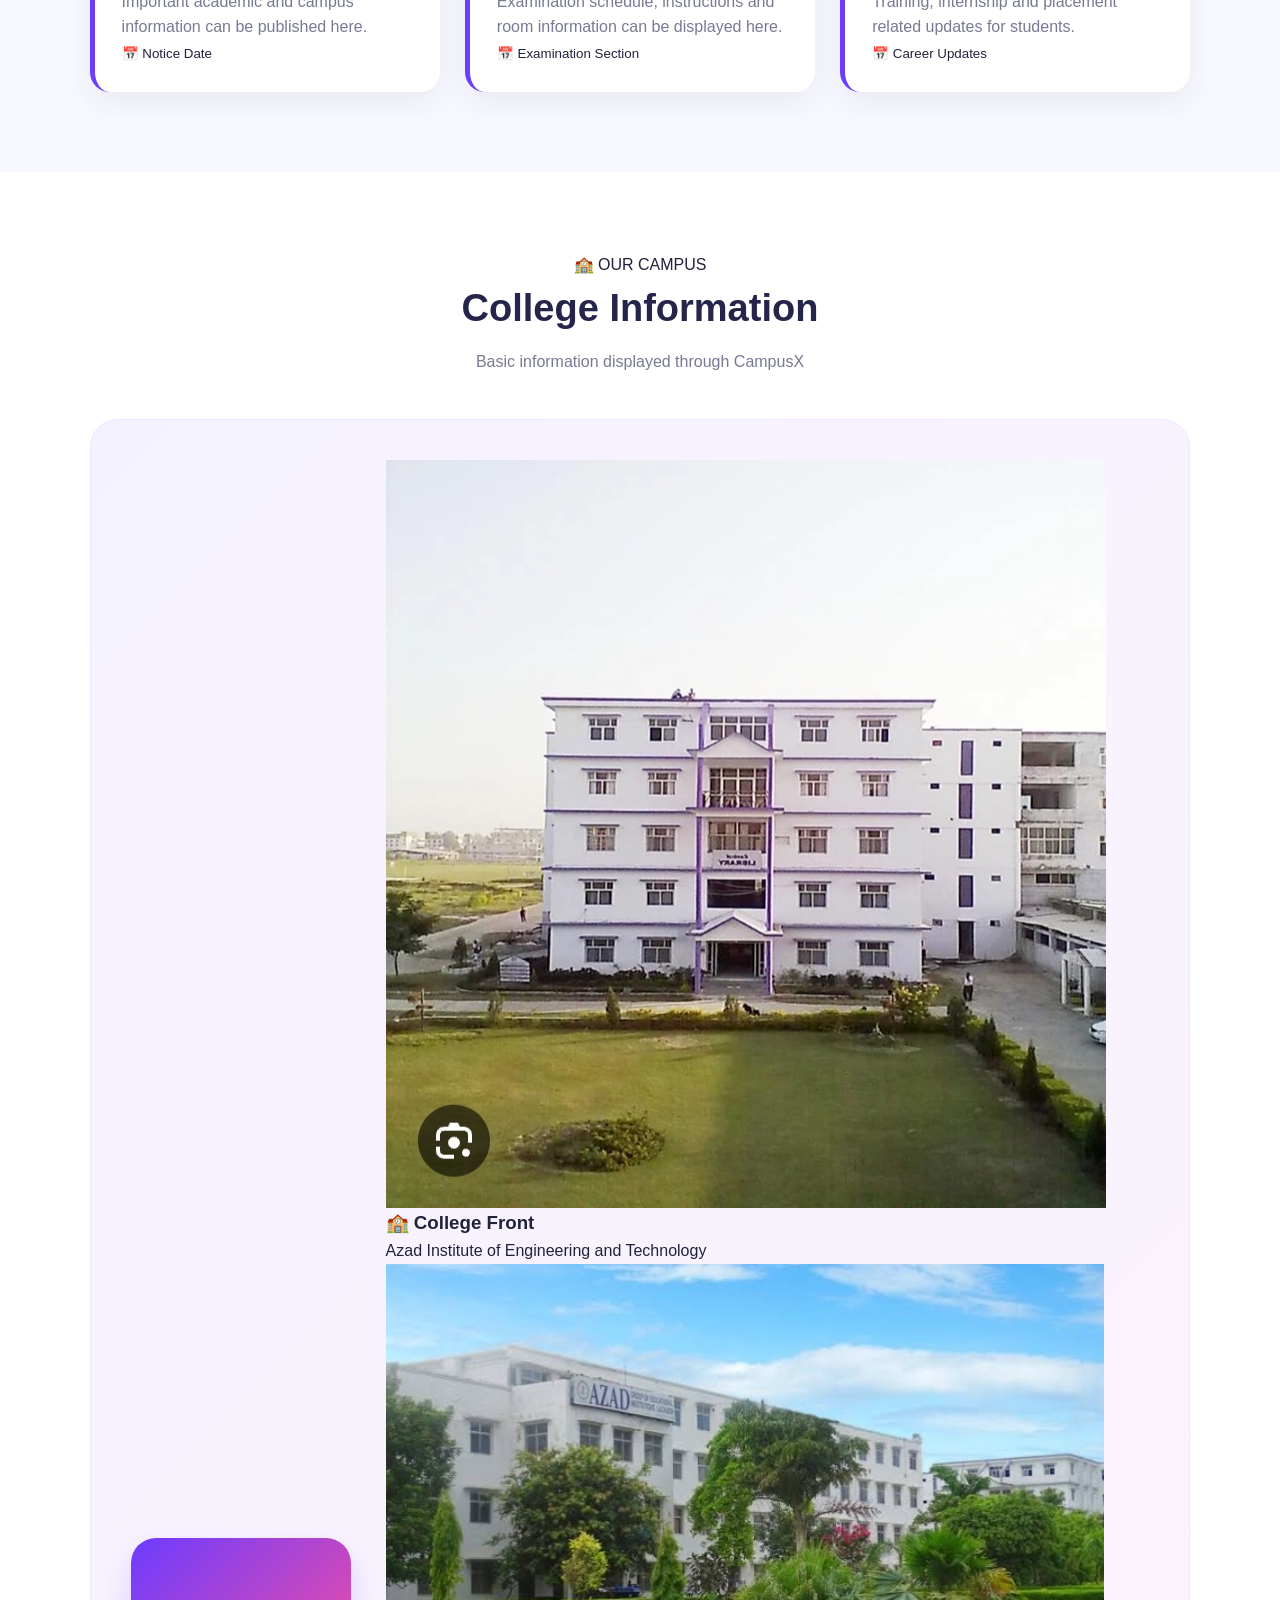
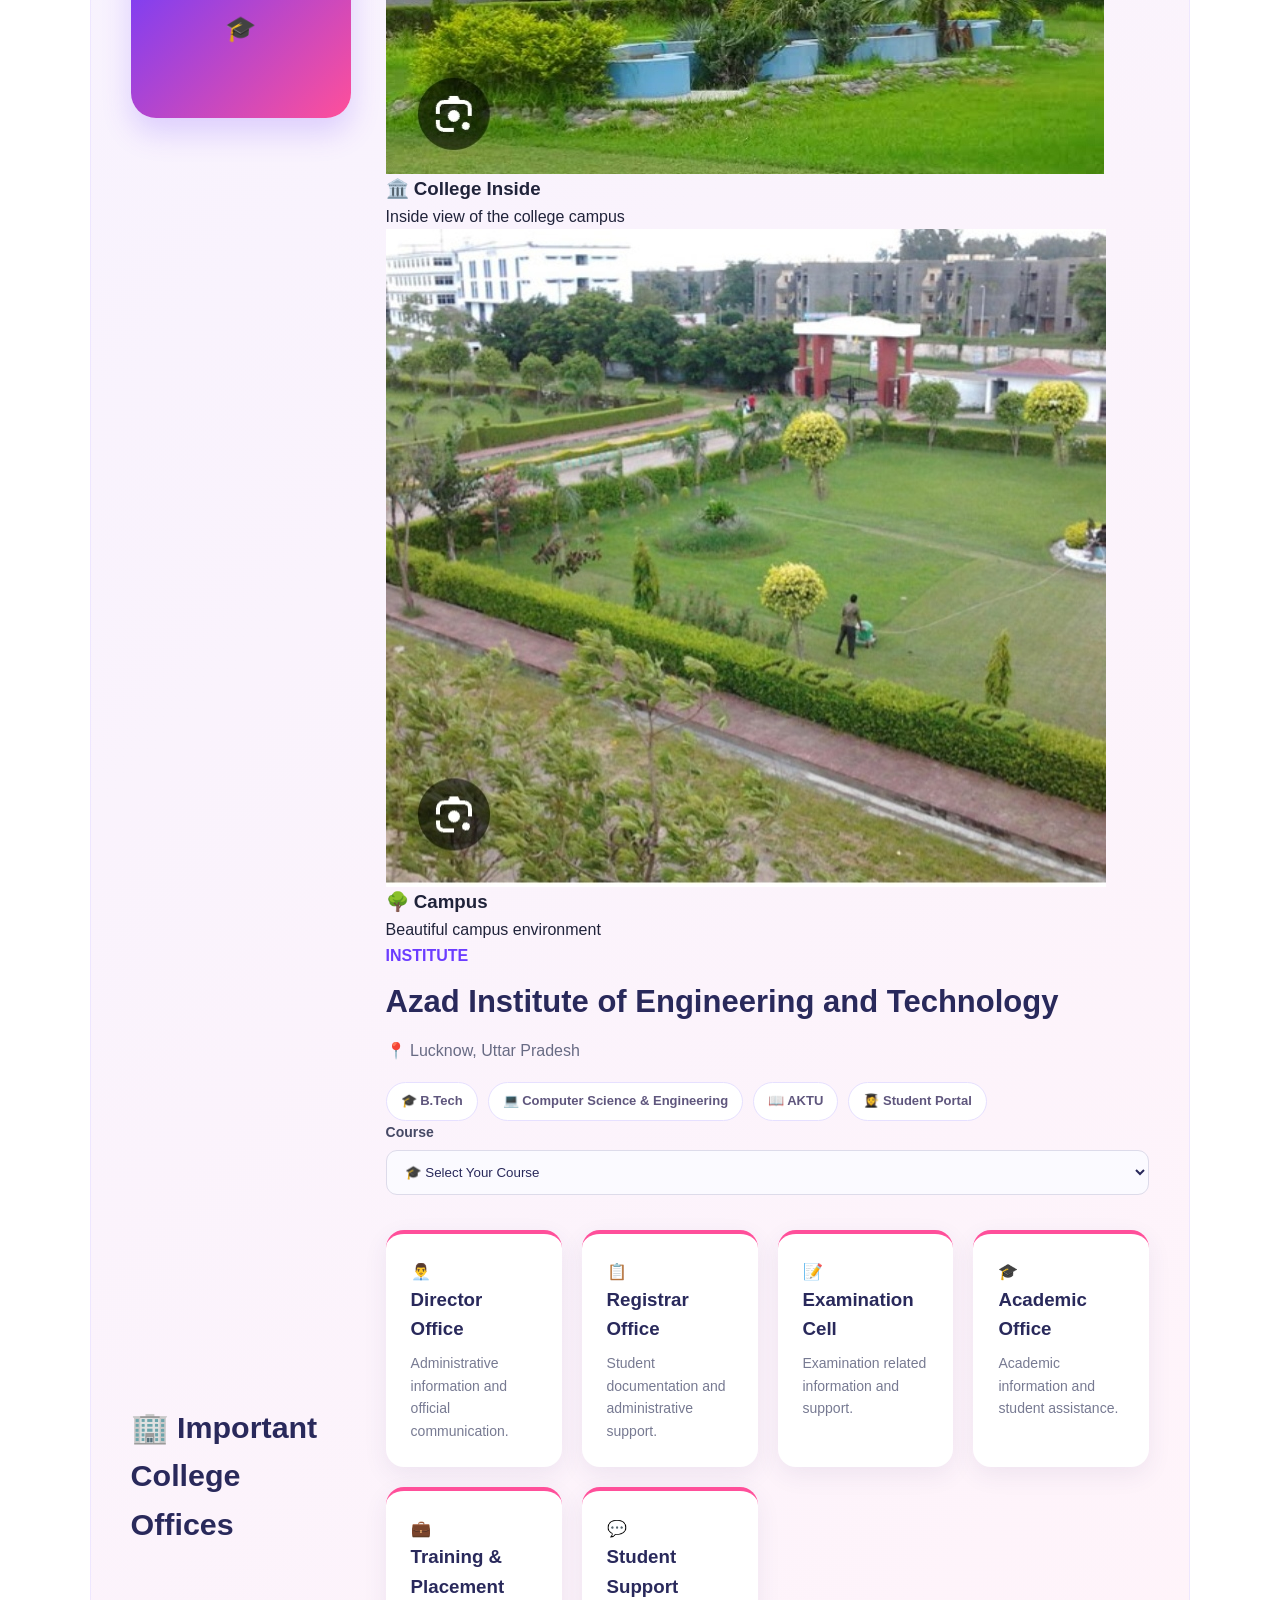
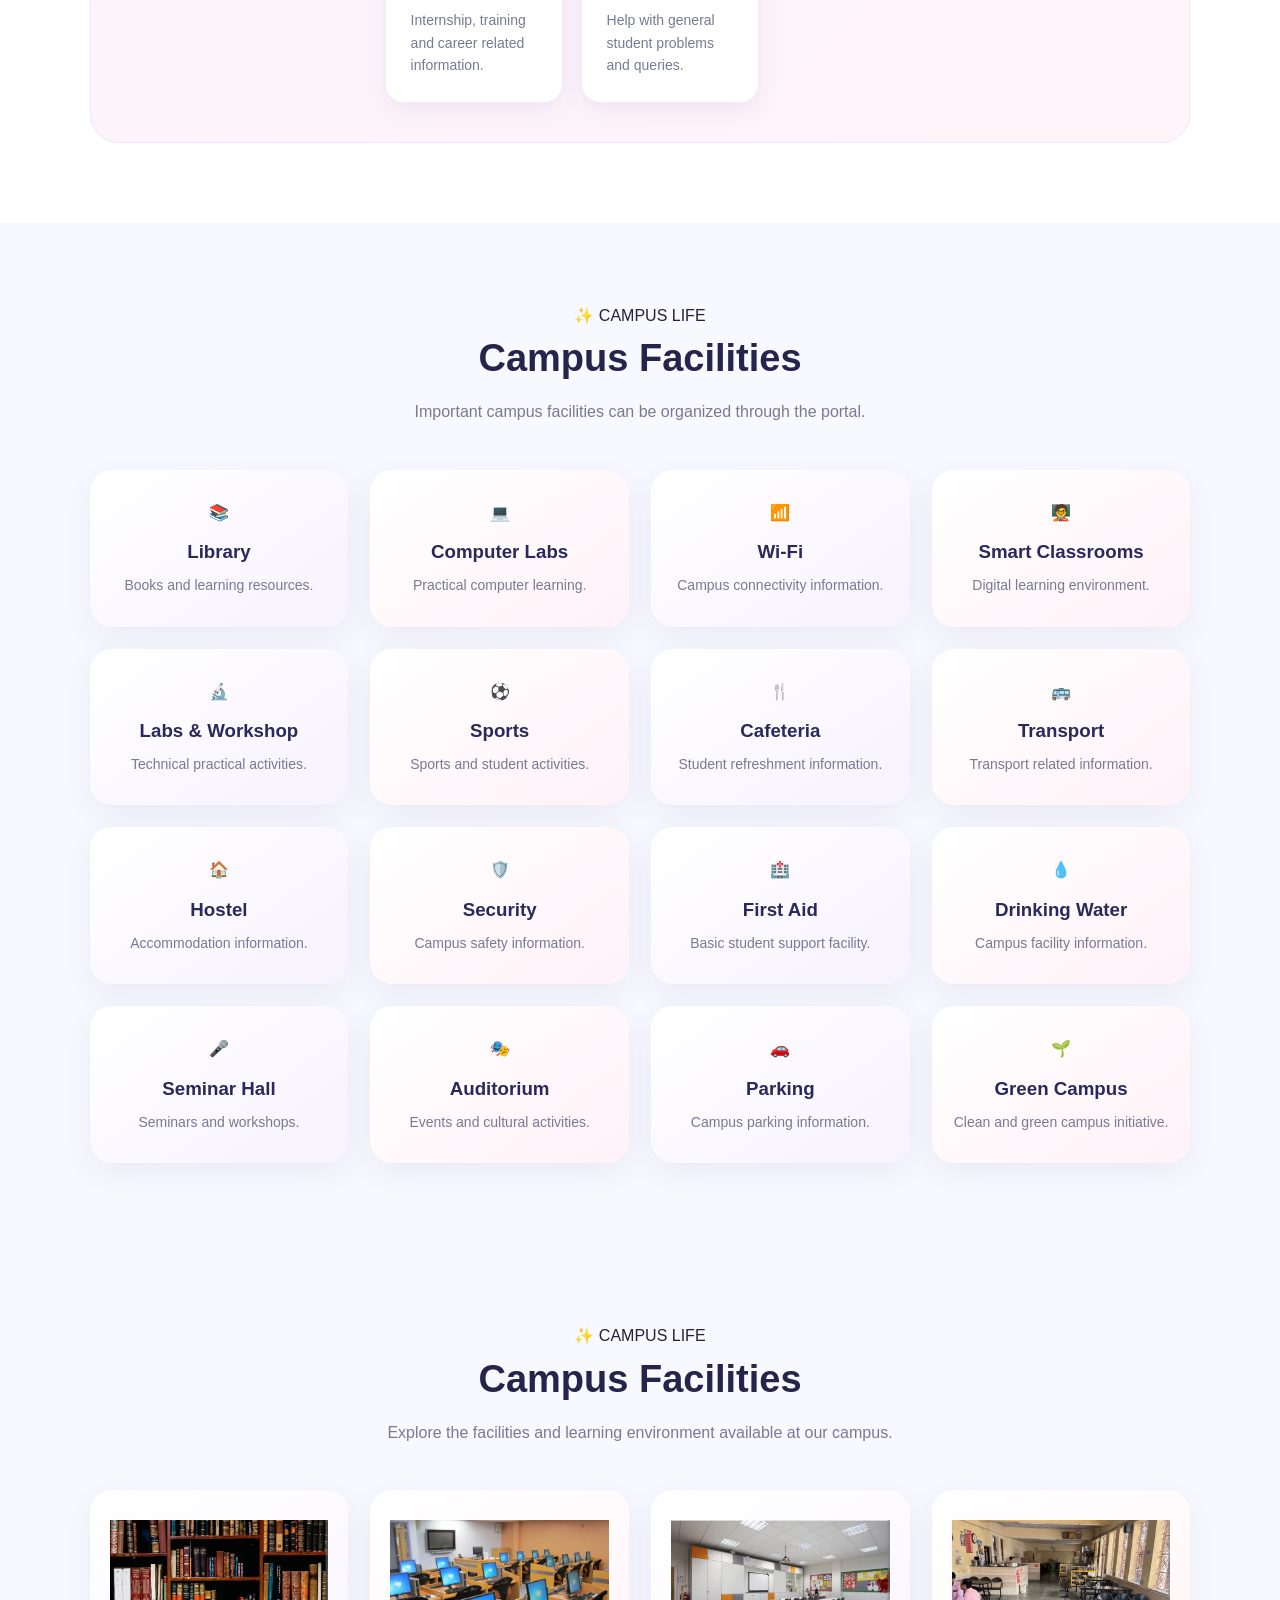
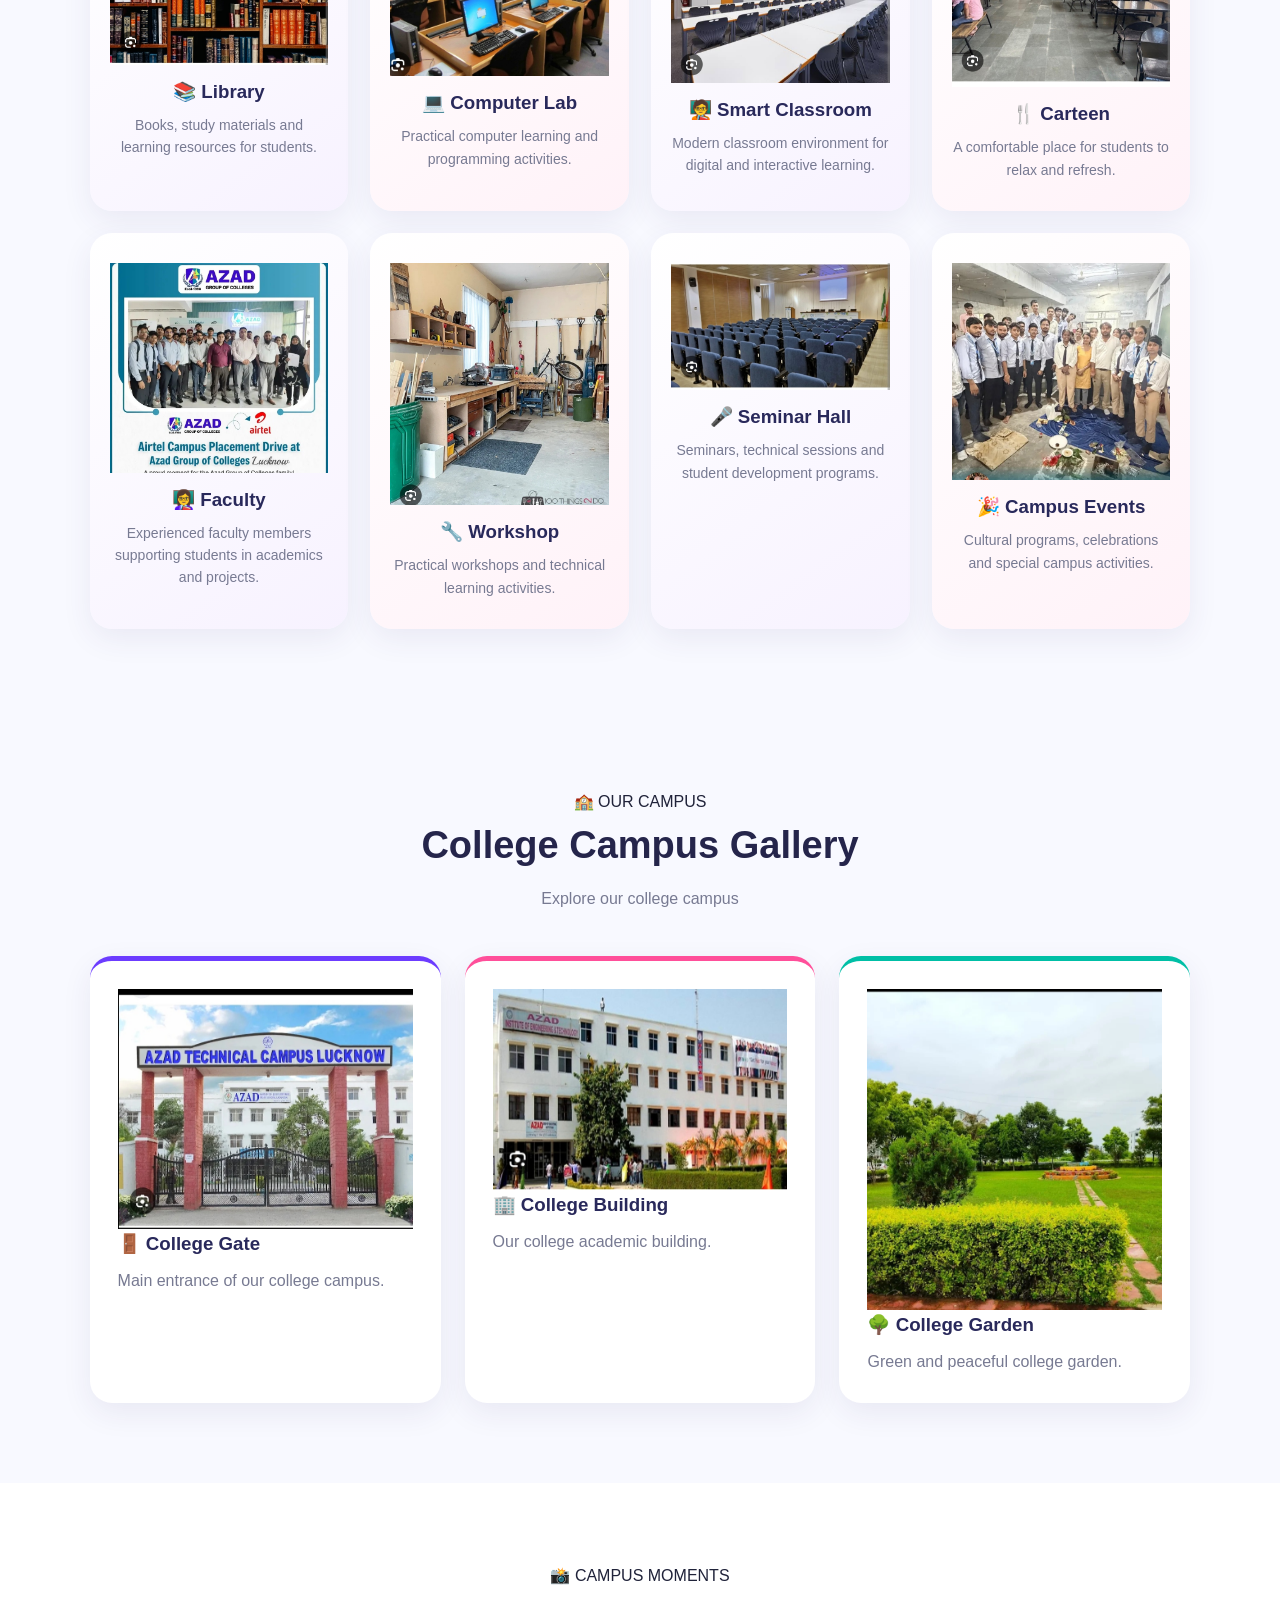
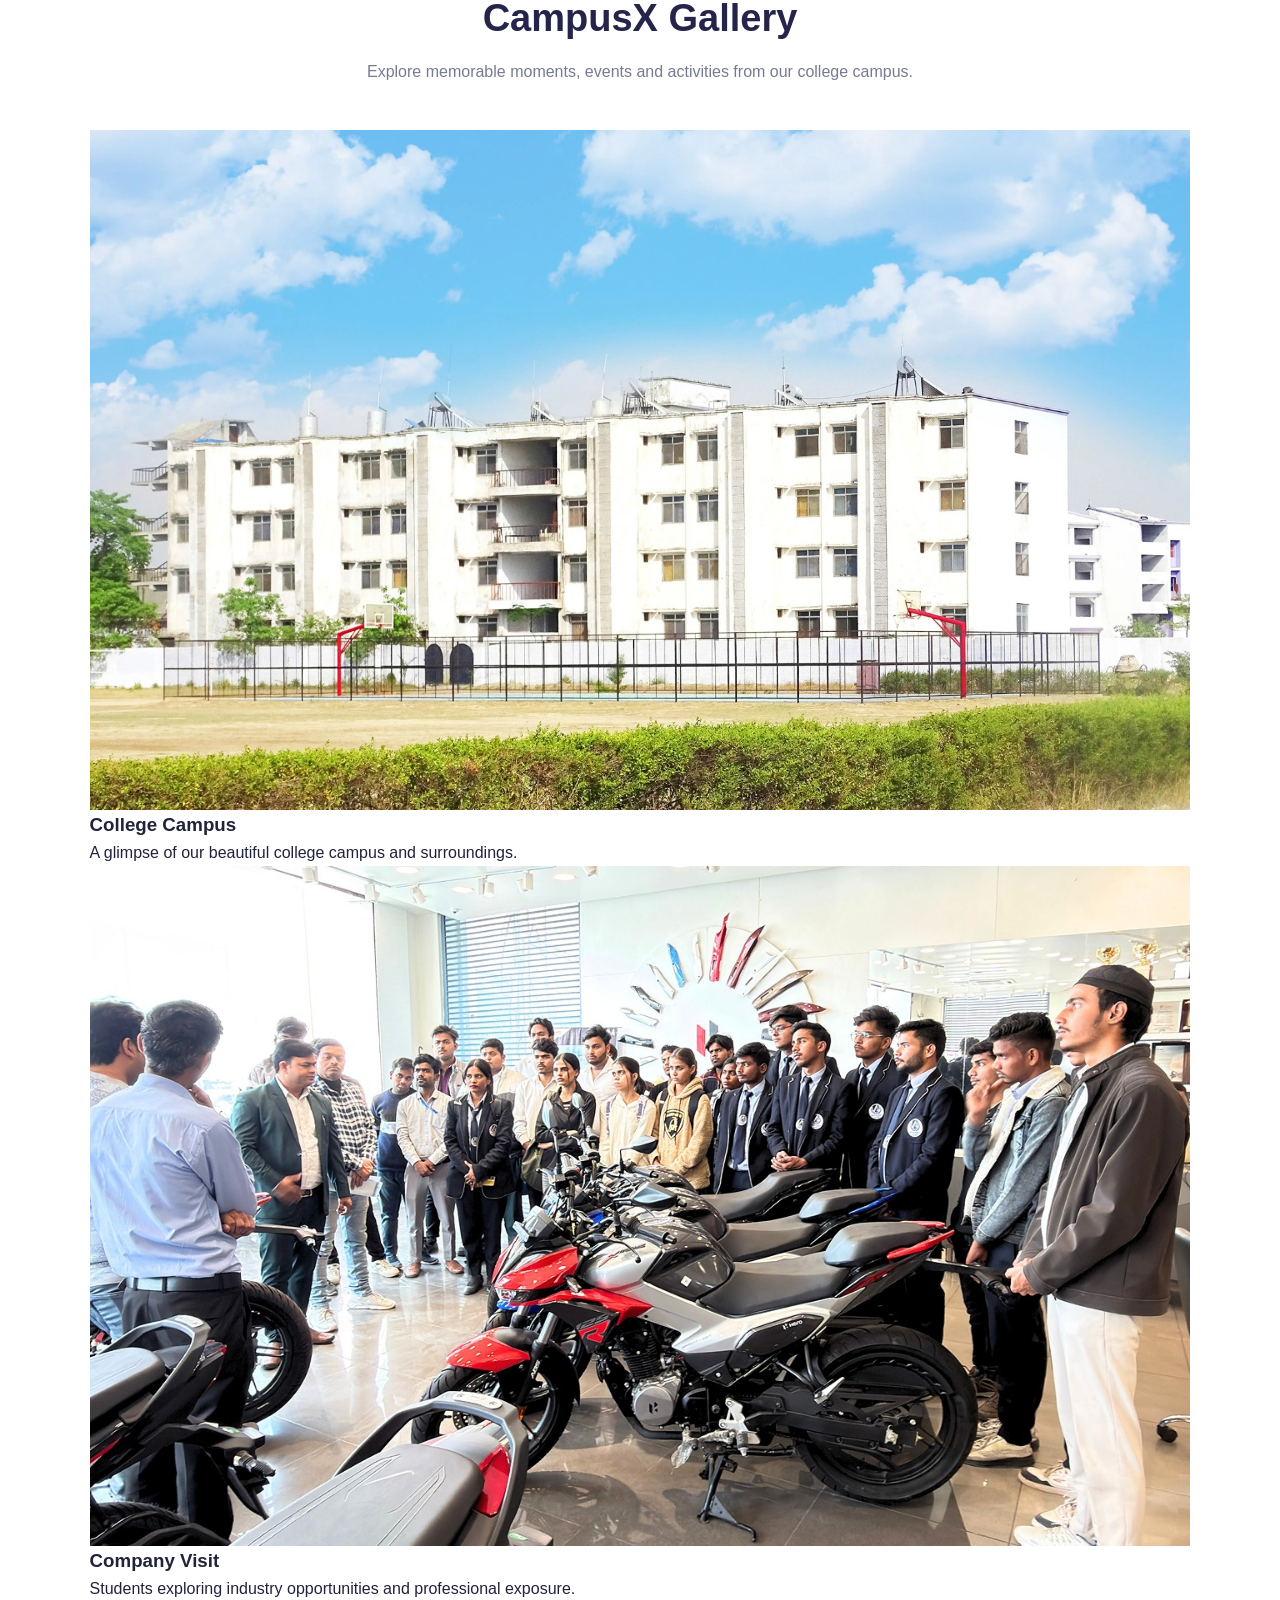
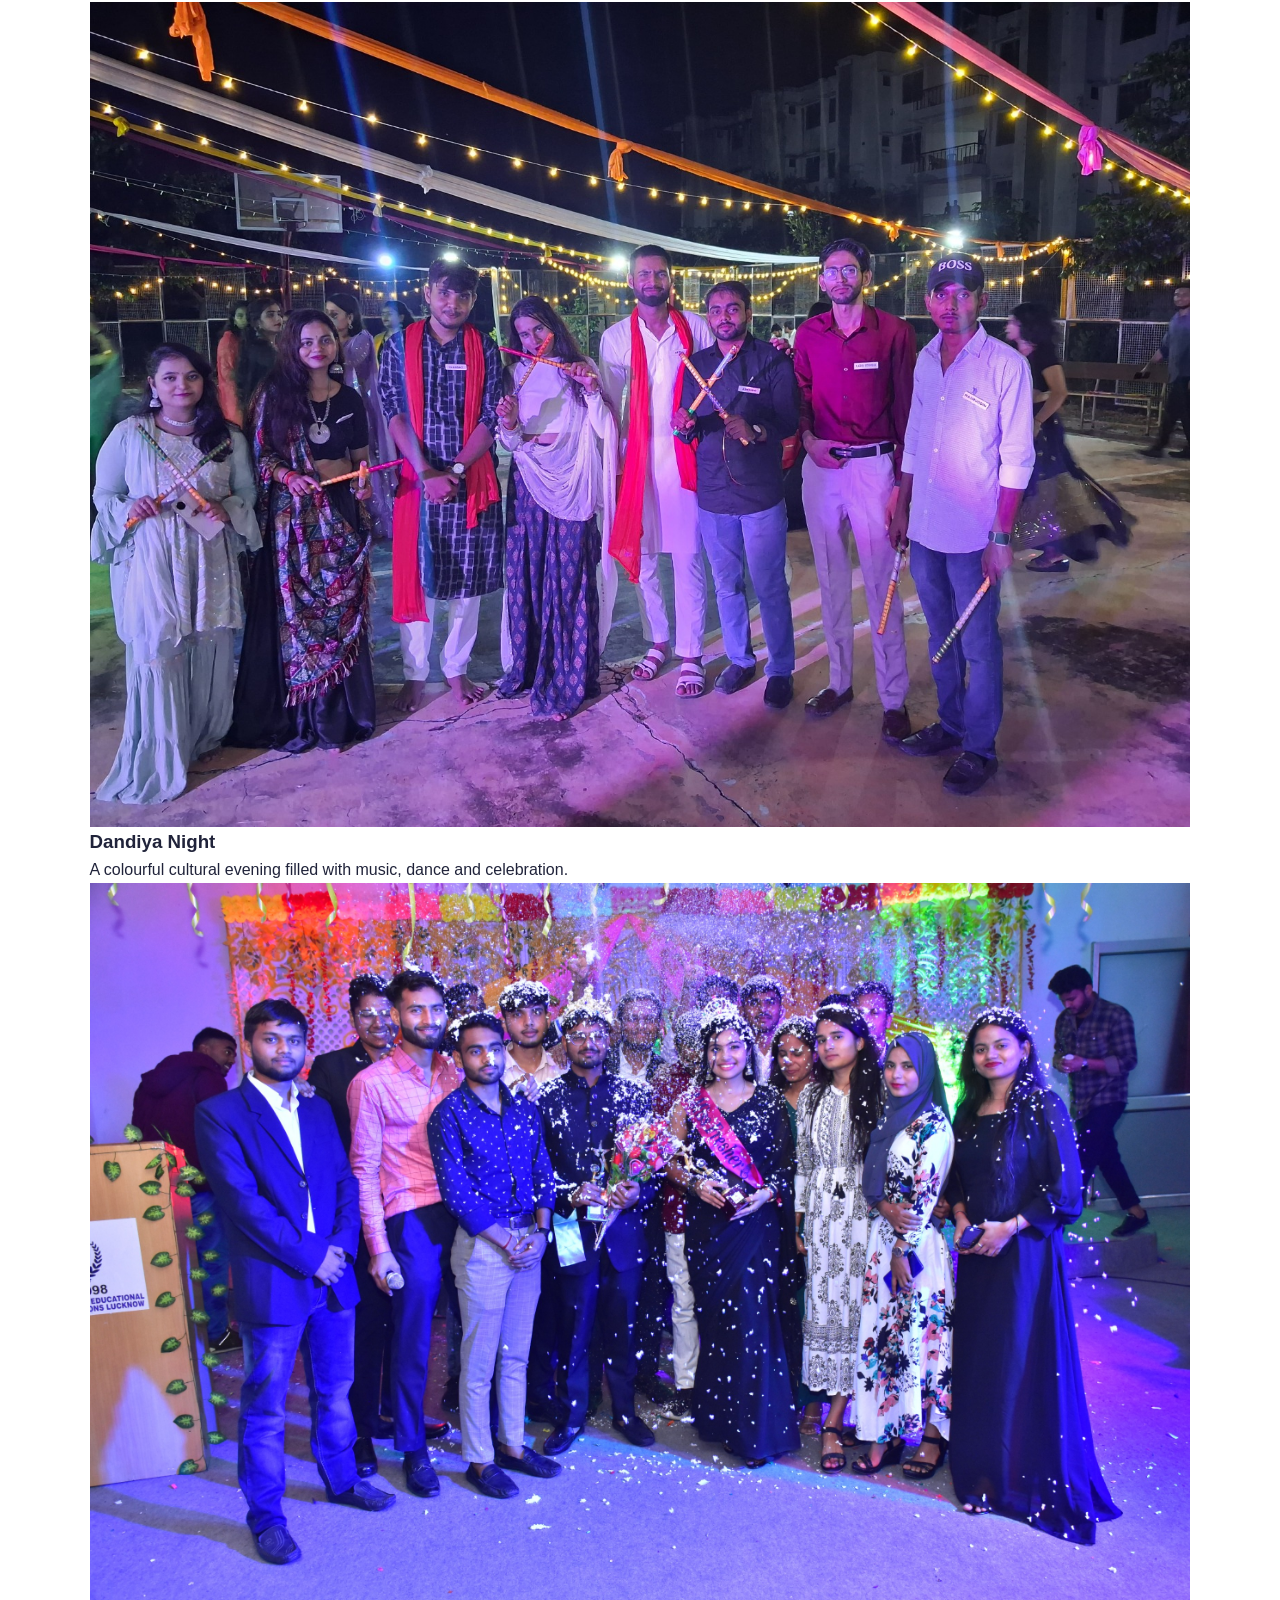
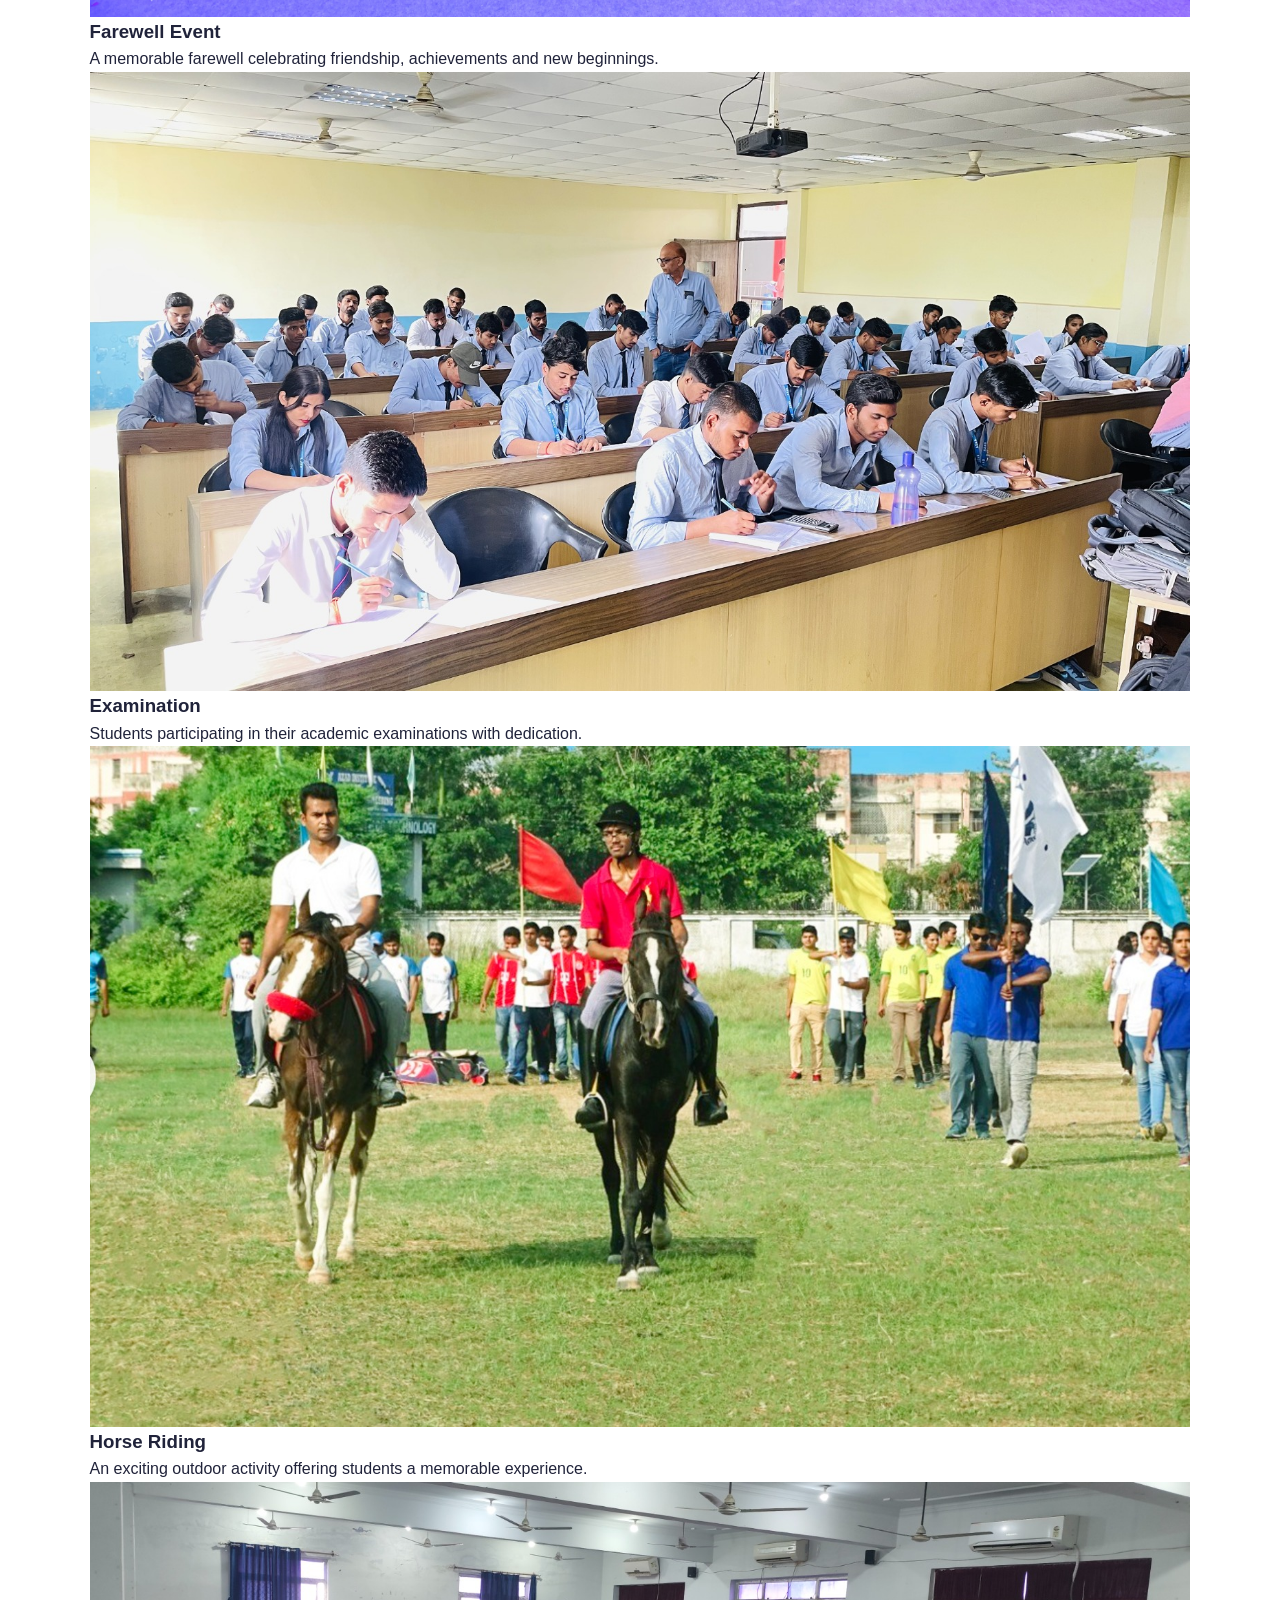
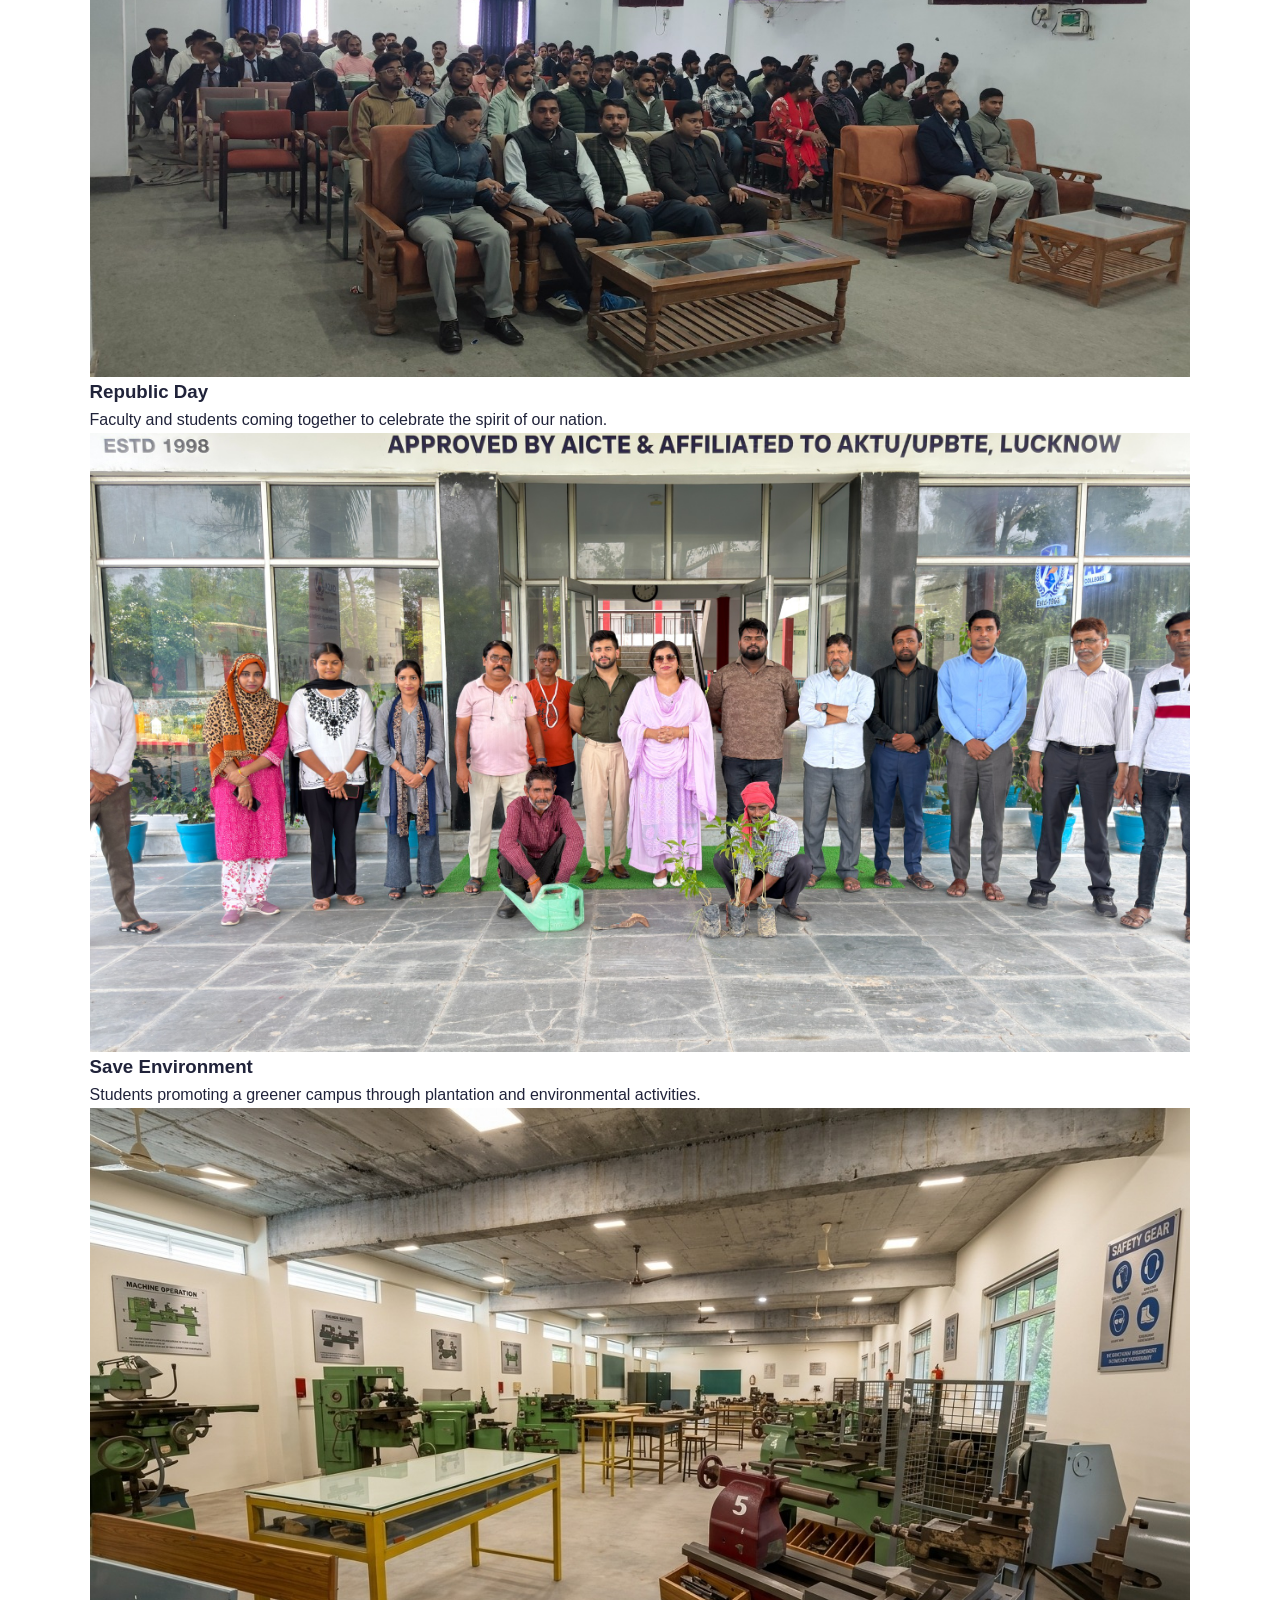
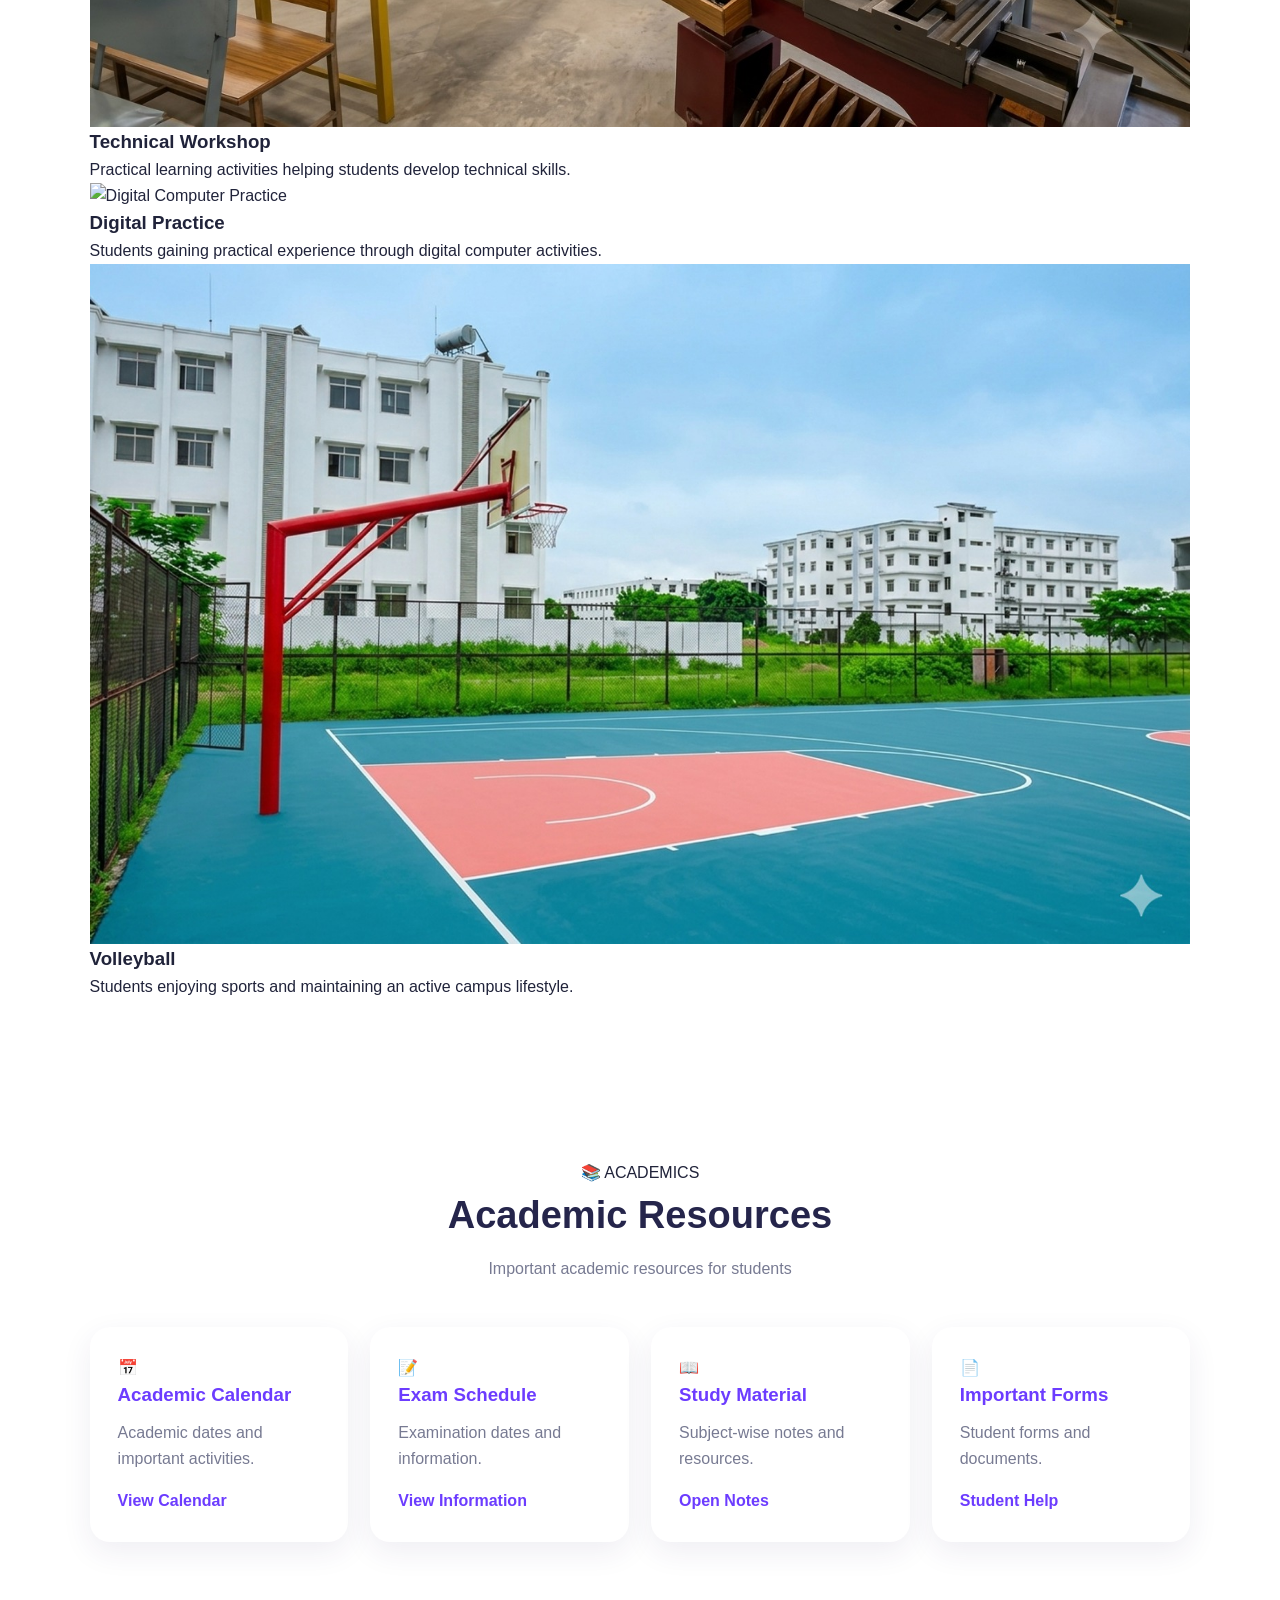
==== commit 45ad13d1: "Add campus gallery and events section to index.html Added a new section for campus gallery and event" ====
--- a/index.html
+++ b/index.html
@@ -1040,7 +1040,7 @@
             <div class="facility-content">
 
                 <h3>
-                    🍴 Cafeteria
+                    🍴 Carteen
                 </h3>
 
                 <p>
@@ -1256,7 +1256,287 @@
     </div>
 
 </section>
-    
+    <!-- ==================================================
+     CAMPUS GALLERY & EVENTS
+================================================== -->
+
+<section id="events" class="section section-light">
+
+    <div class="section-heading">
+
+        <span>
+            📸 CAMPUS MOMENTS
+        </span>
+
+        <h2>
+            CampusX Gallery
+        </h2>
+
+        <p>
+            Explore memorable moments, events and activities from our college campus.
+        </p>
+
+    </div>
+
+
+    <div class="gallery-grid">
+
+
+        <!-- College Building -->
+
+        <div class="gallery-card">
+
+            <img src="clg build.jpg"
+                 alt="College Building">
+
+            <div class="gallery-content">
+
+                <h3>
+                    College Campus
+                </h3>
+
+                <p>
+                    A glimpse of our beautiful college campus and surroundings.
+                </p>
+
+            </div>
+
+        </div>
+
+
+
+        <!-- Company Visit -->
+
+        <div class="gallery-card">
+
+            <img src="company.jpg"
+                 alt="Company Visit">
+
+            <div class="gallery-content">
+
+                <h3>
+                    Company Visit
+                </h3>
+
+                <p>
+                    Students exploring industry opportunities and professional exposure.
+                </p>
+
+            </div>
+
+        </div>
+
+
+
+        <!-- Dandiya Night -->
+
+        <div class="gallery-card">
+
+            <img src="dandiya.jpg"
+                 alt="Dandiya Night">
+
+            <div class="gallery-content">
+
+                <h3>
+                    Dandiya Night
+                </h3>
+
+                <p>
+                    A colourful cultural evening filled with music, dance and celebration.
+                </p>
+
+            </div>
+
+        </div>
+
+
+
+        <!-- Farewell -->
+
+        <div class="gallery-card">
+
+            <img src="event..jpg"
+                 alt="Farewell Event">
+
+            <div class="gallery-content">
+
+                <h3>
+                    Farewell Event
+                </h3>
+
+                <p>
+                    A memorable farewell celebrating friendship, achievements and new beginnings.
+                </p>
+
+            </div>
+
+        </div>
+
+
+
+        <!-- Examination -->
+
+        <div class="gallery-card">
+
+            <img src="exam..jpg"
+                 alt="Examination">
+
+            <div class="gallery-content">
+
+                <h3>
+                    Examination
+                </h3>
+
+                <p>
+                    Students participating in their academic examinations with dedication.
+                </p>
+
+            </div>
+
+        </div>
+
+
+
+        <!-- Horse Riding -->
+
+        <div class="gallery-card">
+
+            <img src="horse.jpg"
+                 alt="Horse Riding">
+
+            <div class="gallery-content">
+
+                <h3>
+                    Horse Riding
+                </h3>
+
+                <p>
+                    An exciting outdoor activity offering students a memorable experience.
+                </p>
+
+            </div>
+
+        </div>
+
+
+
+        <!-- Republic Day -->
+
+        <div class="gallery-card">
+
+            <img src="republic2.jpg"
+                 alt="Republic Day Celebration">
+
+            <div class="gallery-content">
+
+                <h3>
+                    Republic Day
+                </h3>
+
+                <p>
+                    Faculty and students coming together to celebrate the spirit of our nation.
+                </p>
+
+            </div>
+
+        </div>
+
+
+
+        <!-- Save Environment -->
+
+        <div class="gallery-card">
+
+            <img src="save envi..jpg"
+                 alt="Save Environment">
+
+            <div class="gallery-content">
+
+                <h3>
+                    Save Environment
+                </h3>
+
+                <p>
+                    Students promoting a greener campus through plantation and environmental activities.
+                </p>
+
+            </div>
+
+        </div>
+
+
+
+        <!-- Workshop -->
+
+        <div class="gallery-card">
+
+            <img src="workshop2.jpg"
+                 alt="Technical Workshop">
+
+            <div class="gallery-content">
+
+                <h3>
+                    Technical Workshop
+                </h3>
+
+                <p>
+                    Practical learning activities helping students develop technical skills.
+                </p>
+
+            </div>
+
+        </div>
+
+
+
+        <!-- Digital Practice -->
+
+        <div class="gallery-card">
+
+            <img src="dig..jpg"
+                 alt="Digital Computer Practice">
+
+            <div class="gallery-content">
+
+                <h3>
+                    Digital Practice
+                </h3>
+
+                <p>
+                    Students gaining practical experience through digital computer activities.
+                </p>
+
+            </div>
+
+        </div>
+
+
+
+        <!-- Volleyball -->
+
+        <div class="gallery-card">
+
+            <img src="bolly..jpg"
+                 alt="Volleyball Ground">
+
+            <div class="gallery-content">
+
+                <h3>
+                    Volleyball
+                </h3>
+
+                <p>
+                    Students enjoying sports and maintaining an active campus lifestyle.
+                </p>
+
+            </div>
+
+        </div>
+
+
+    </div>
+
+</section>
 
 
 
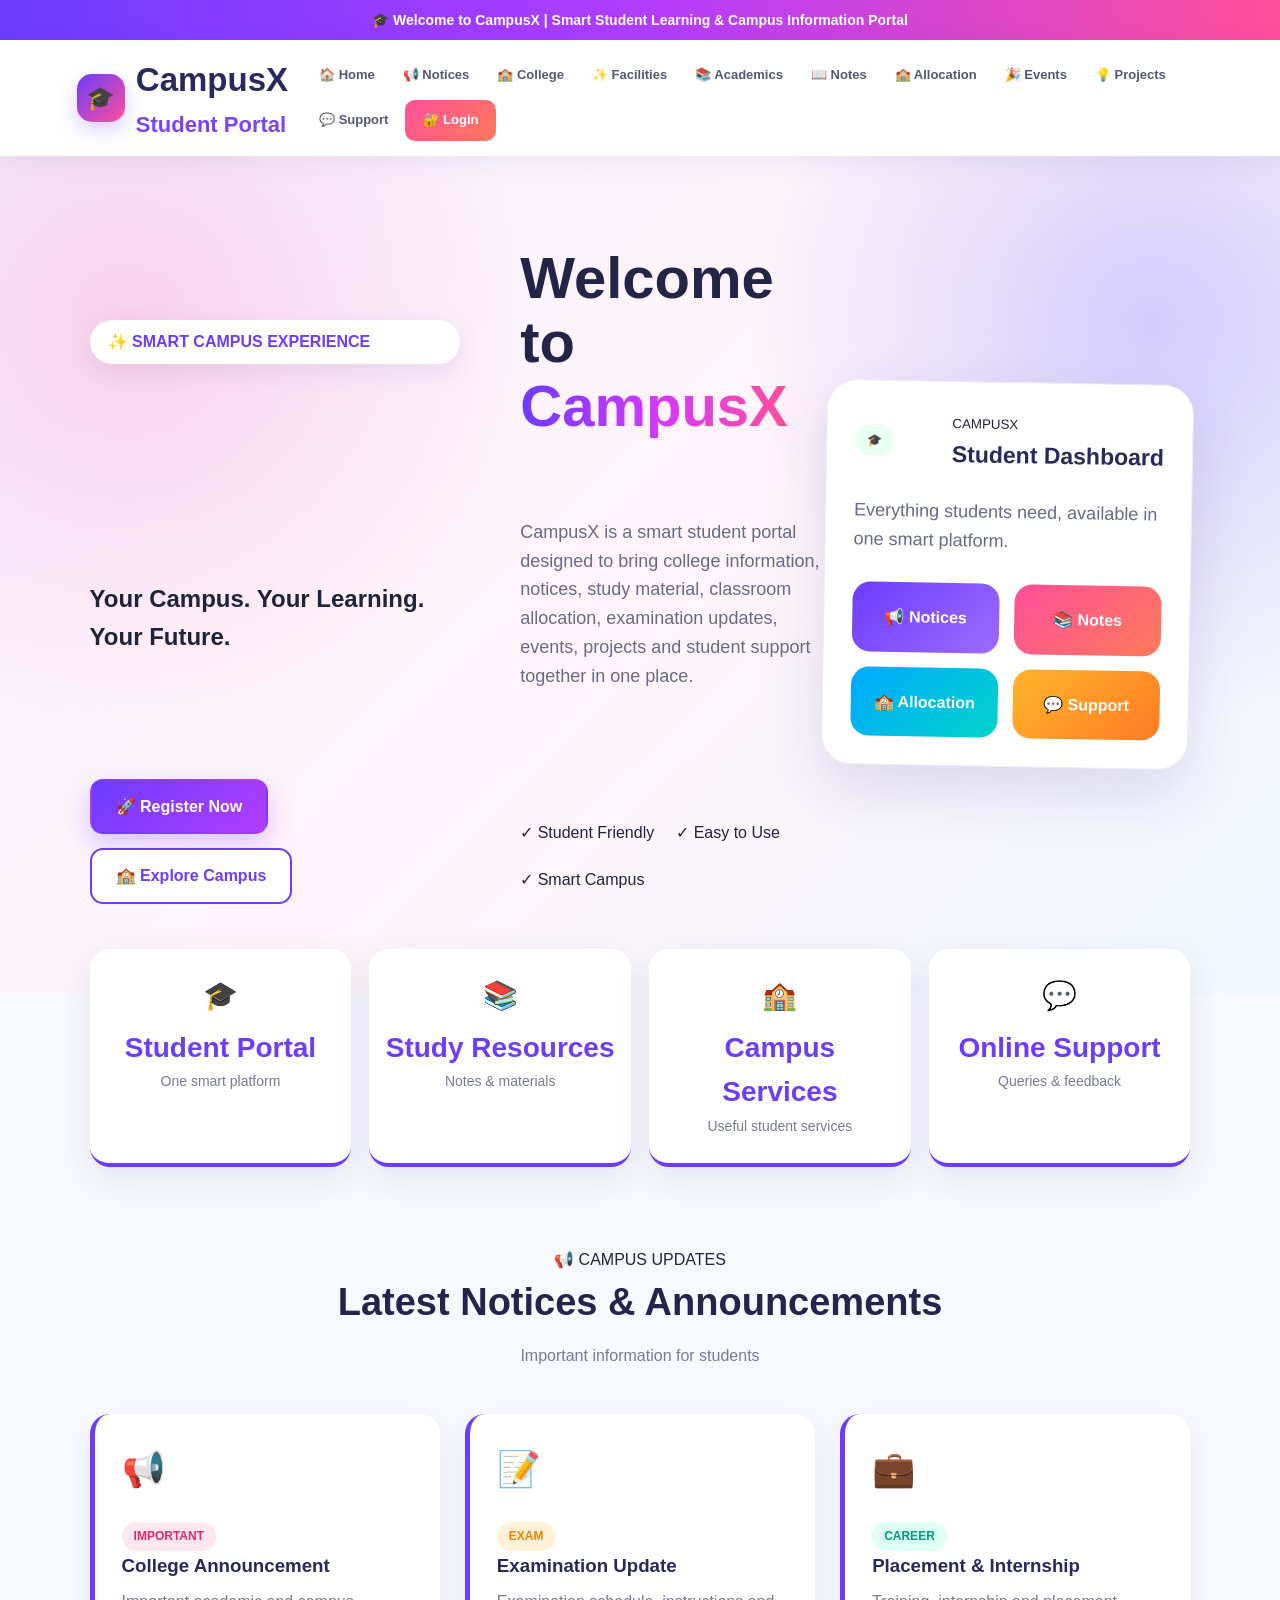
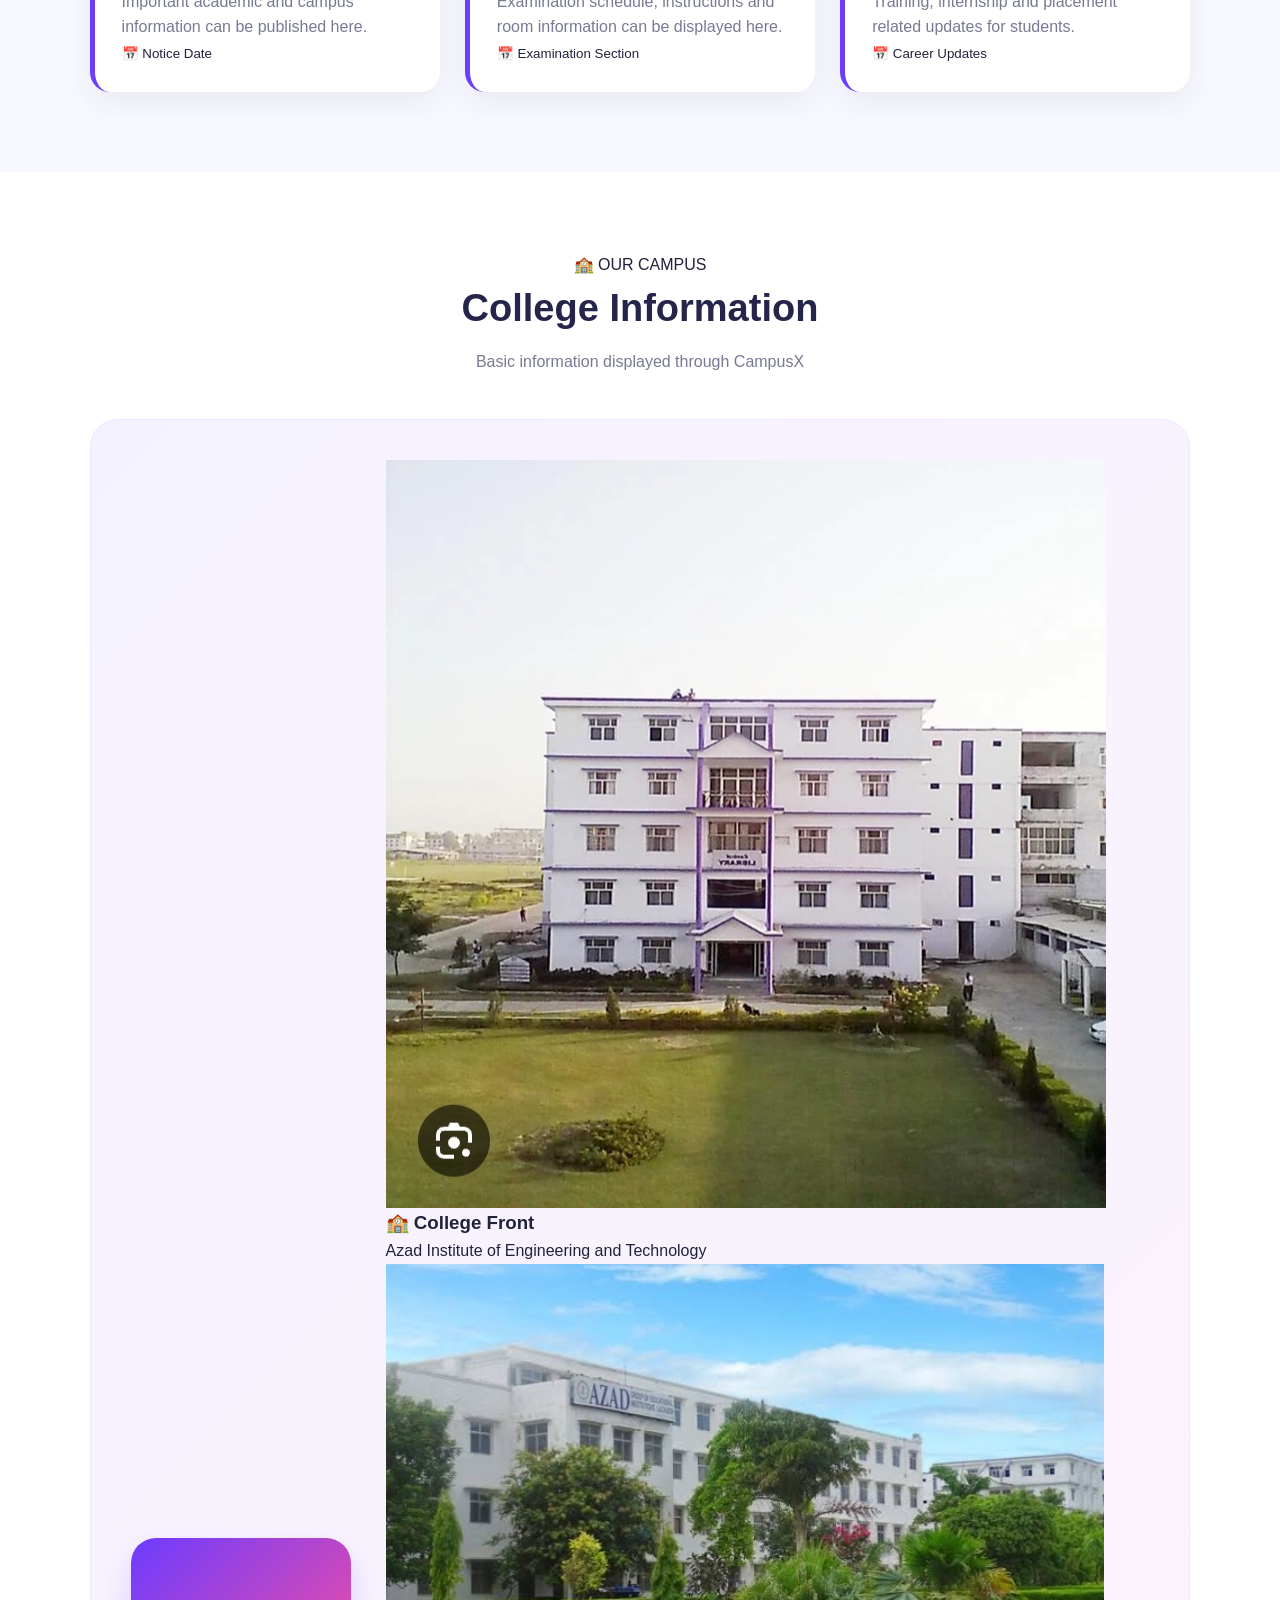
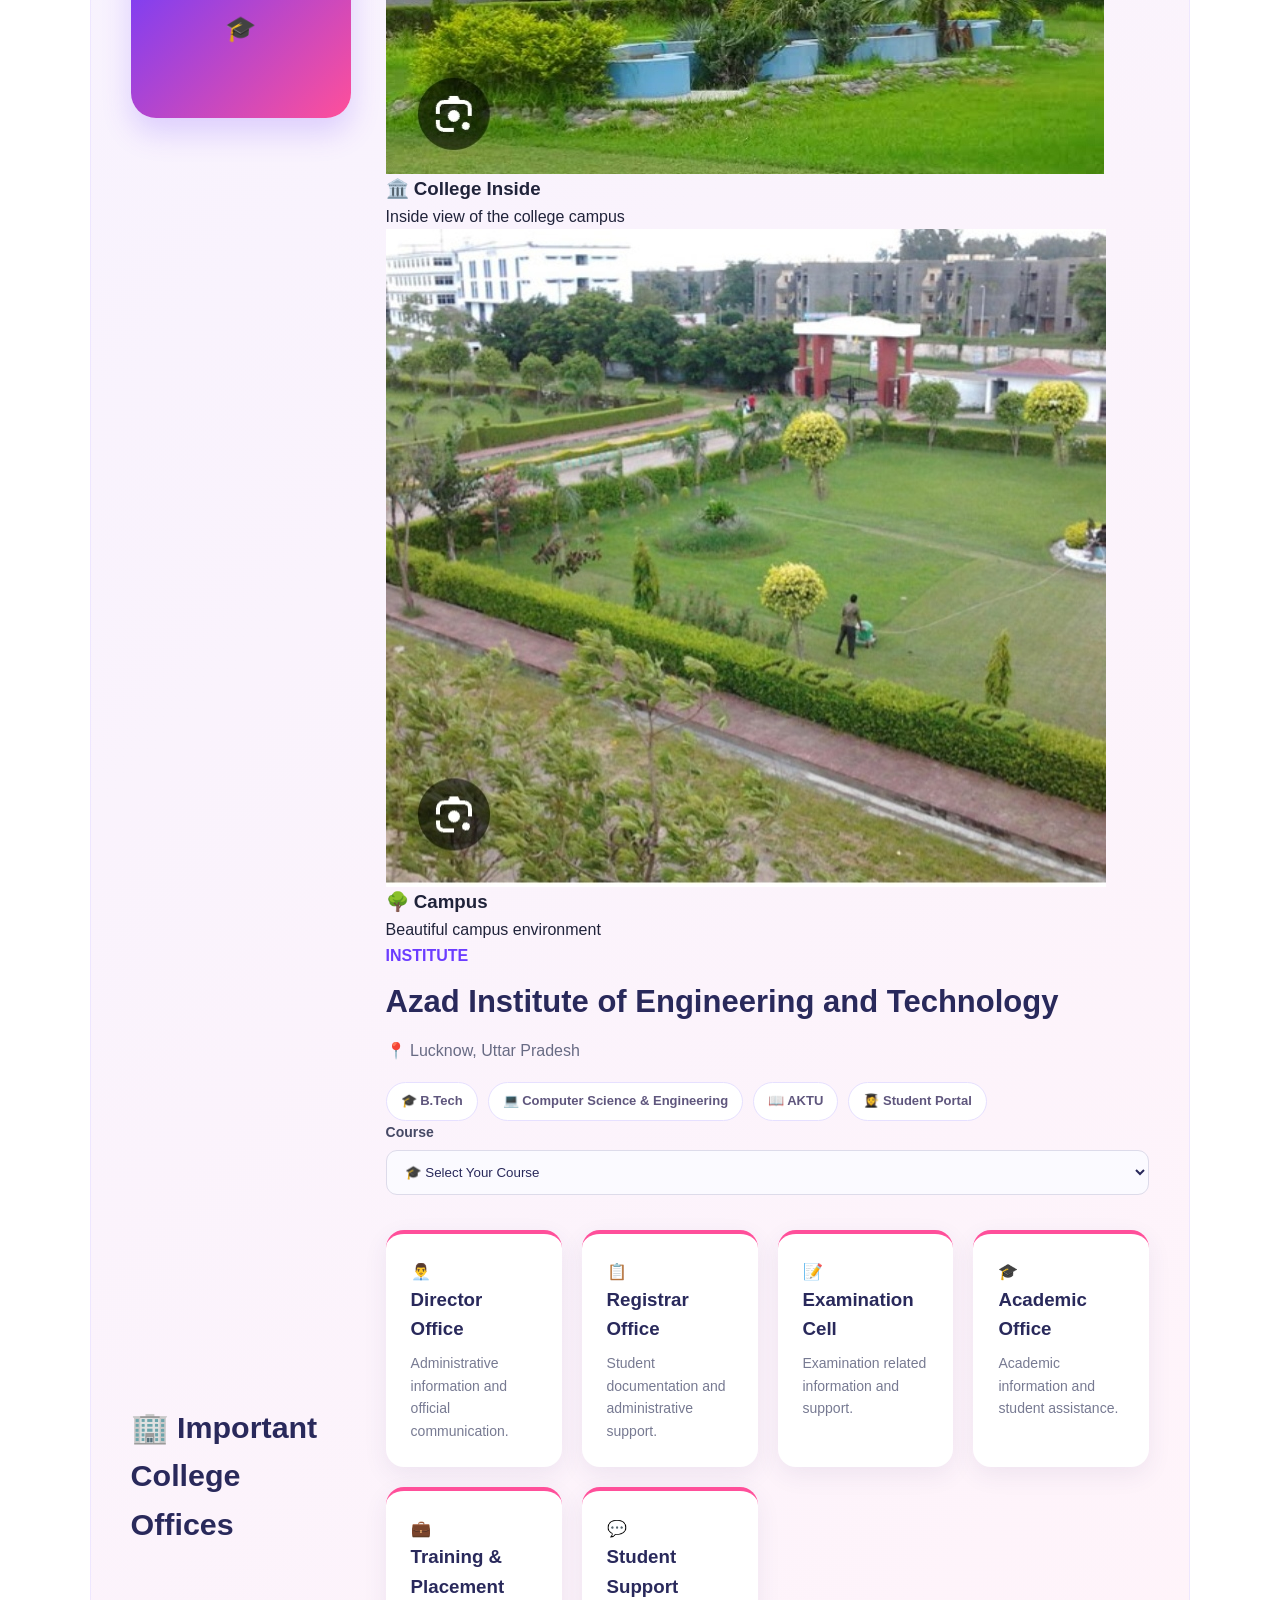
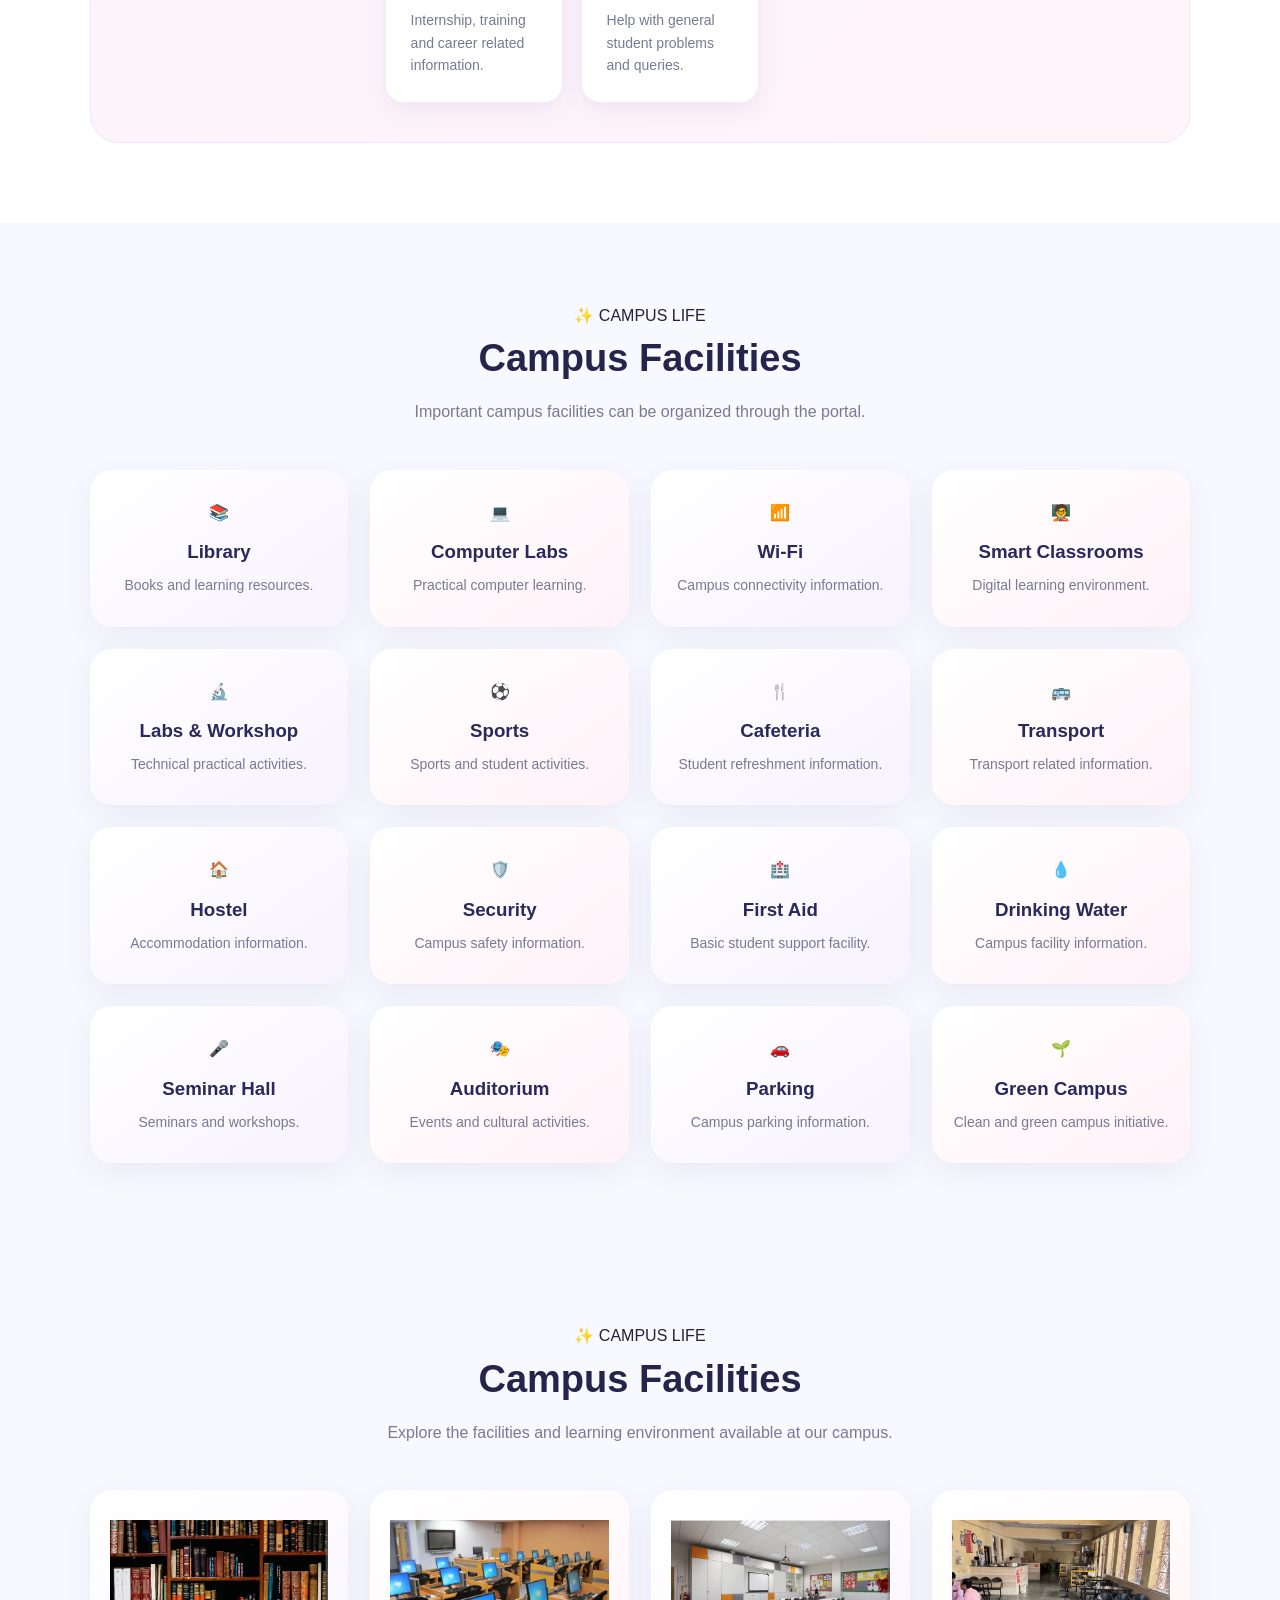
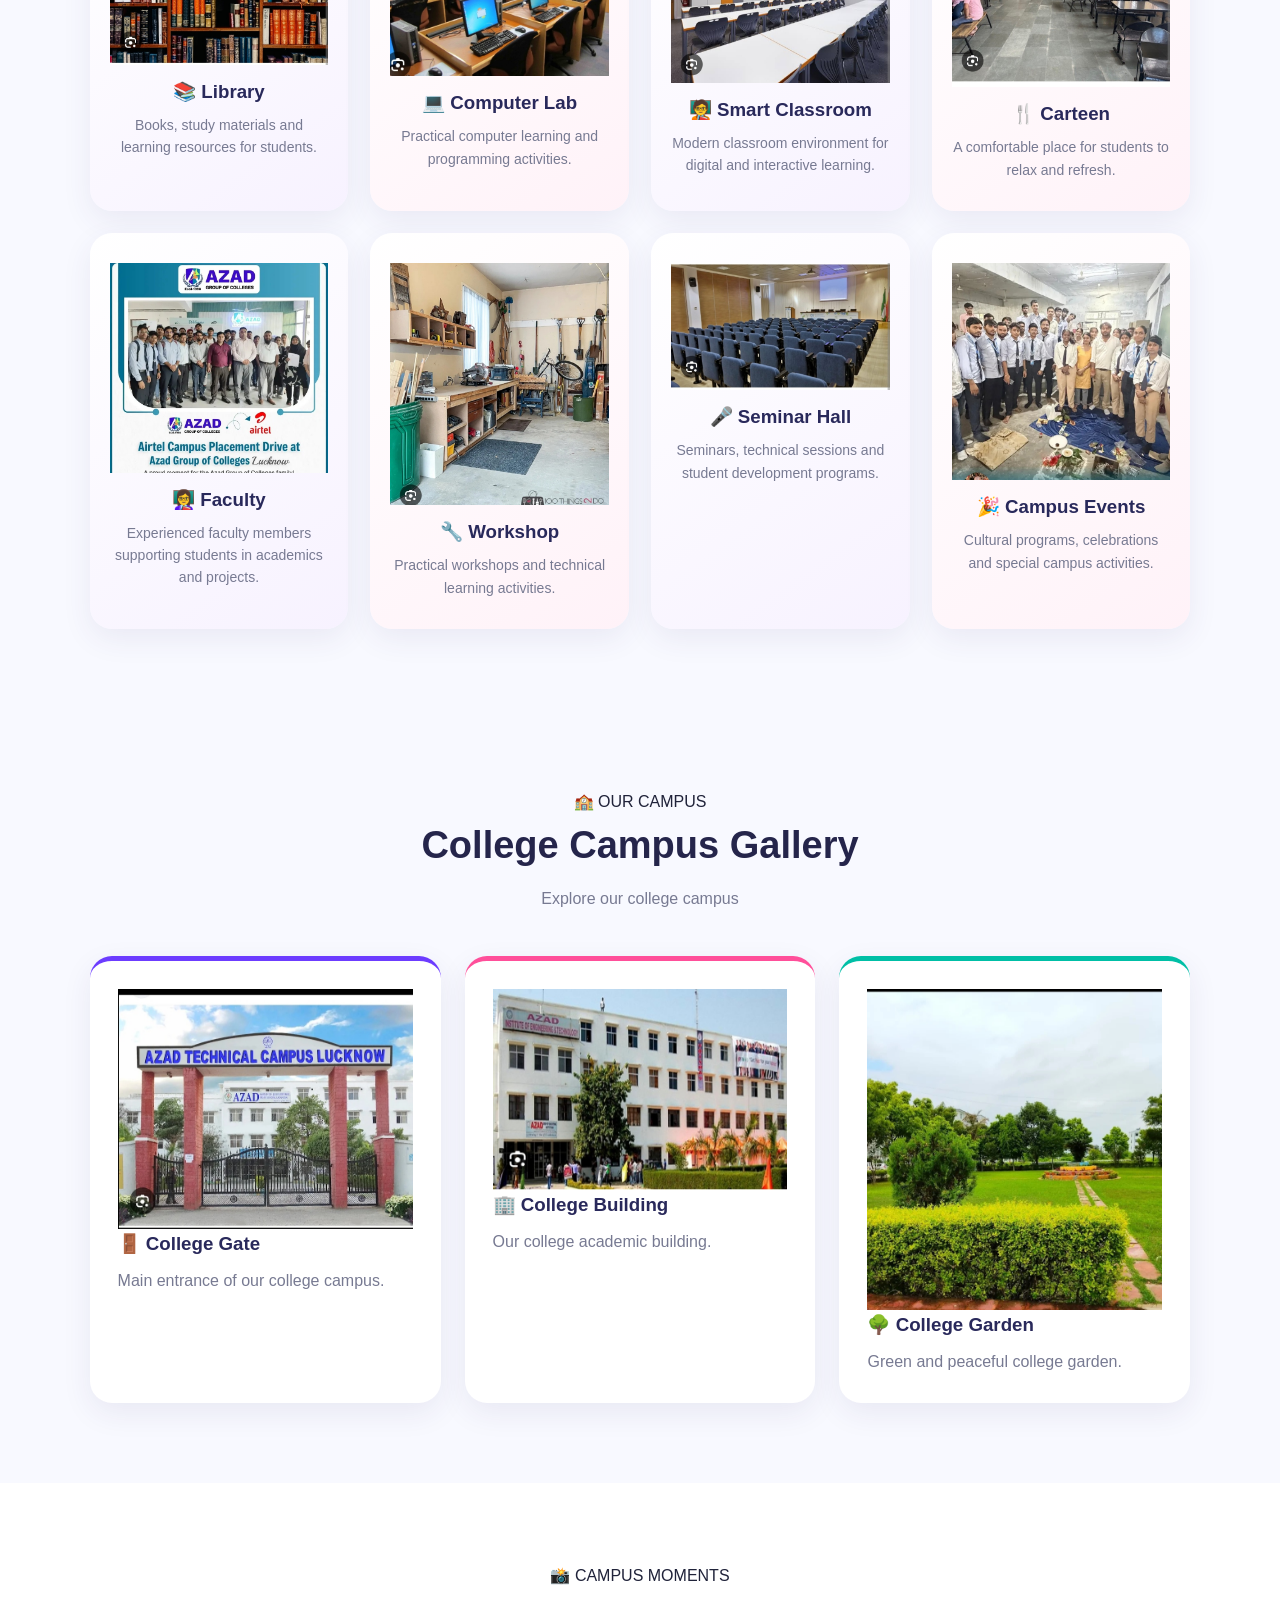
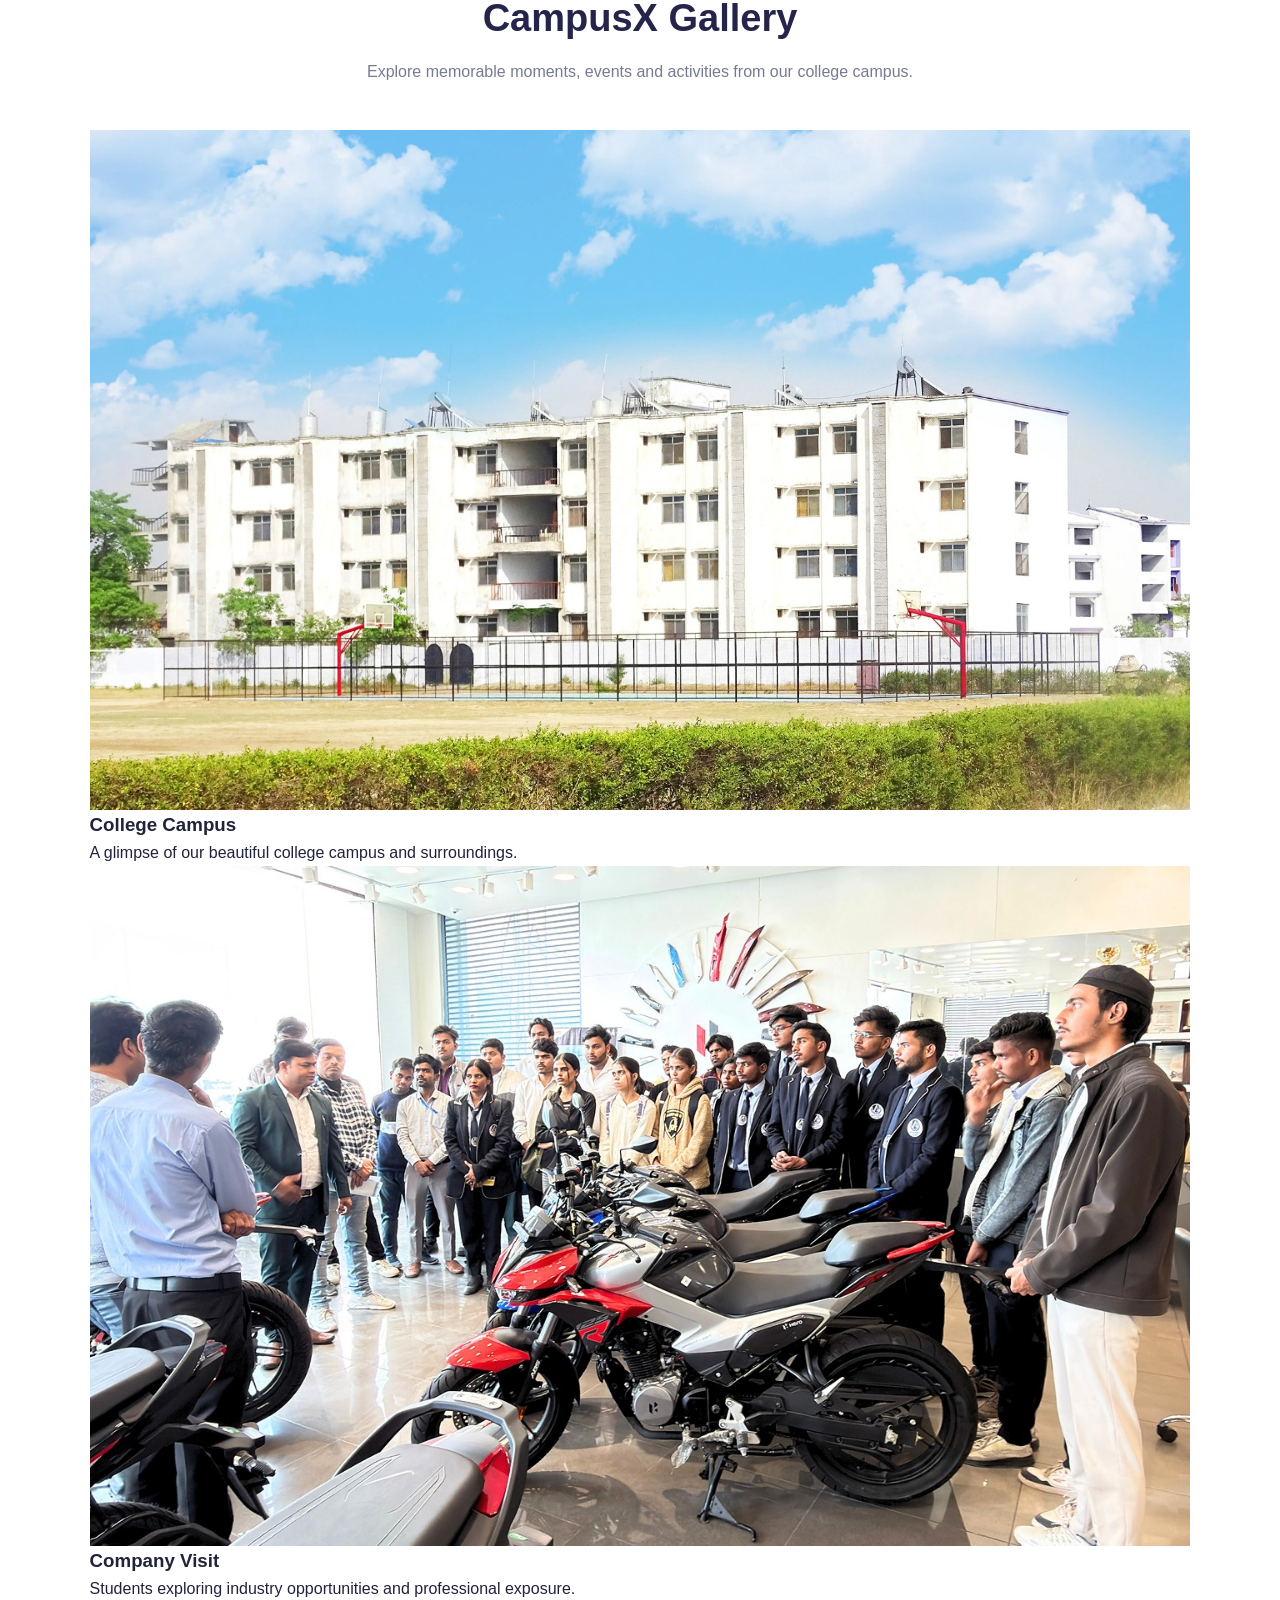
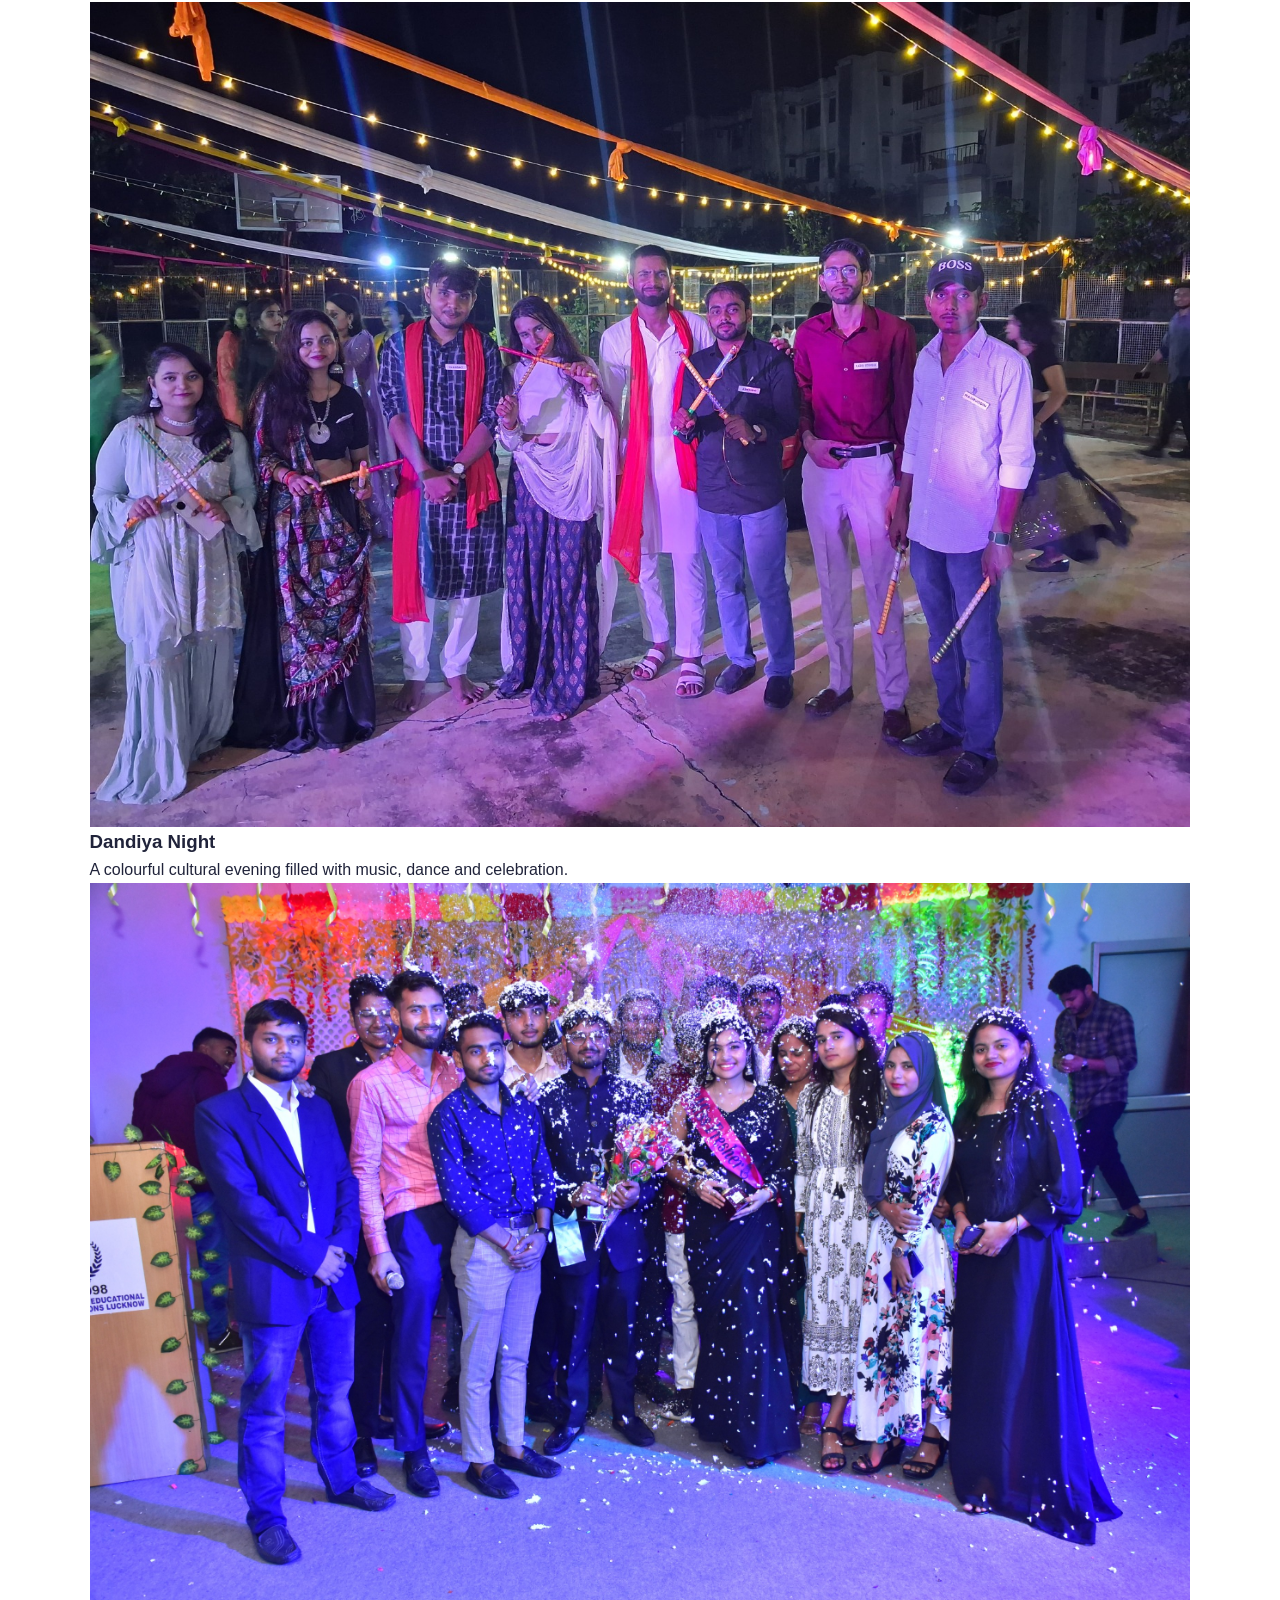
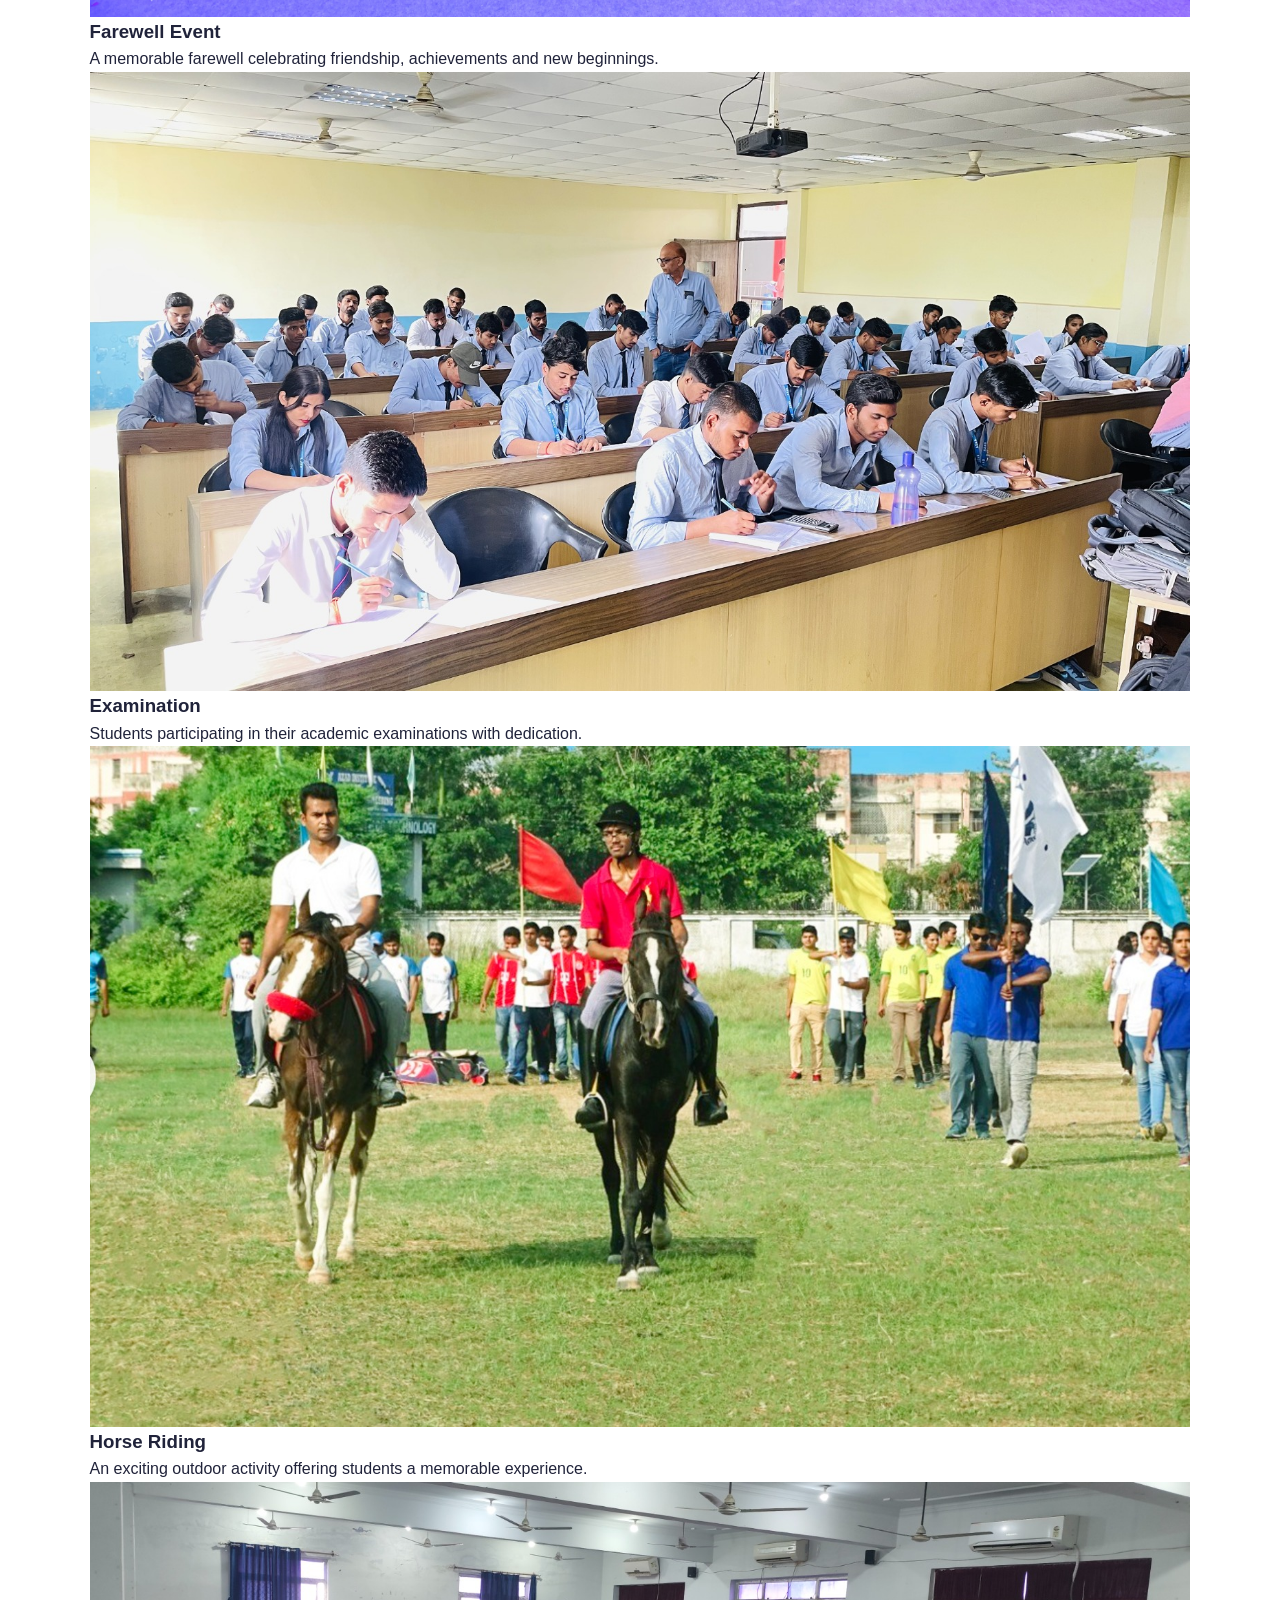
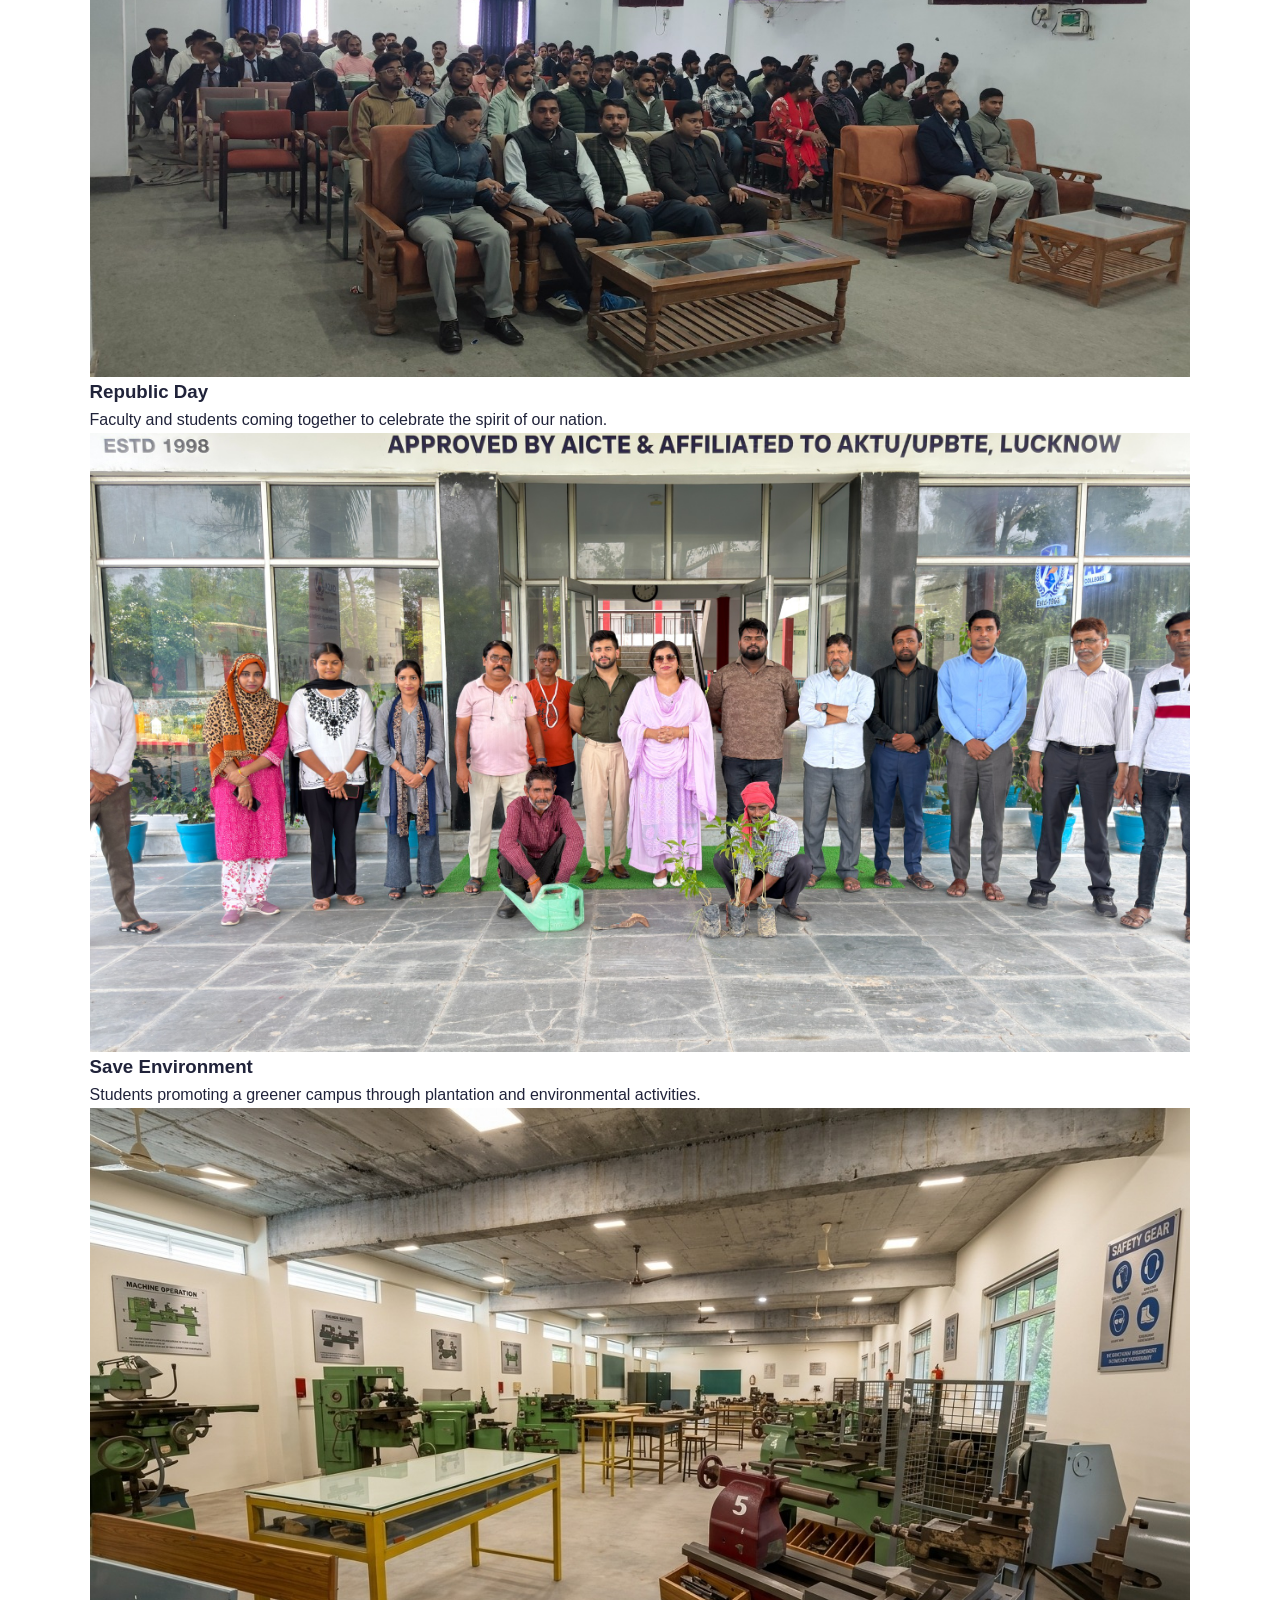
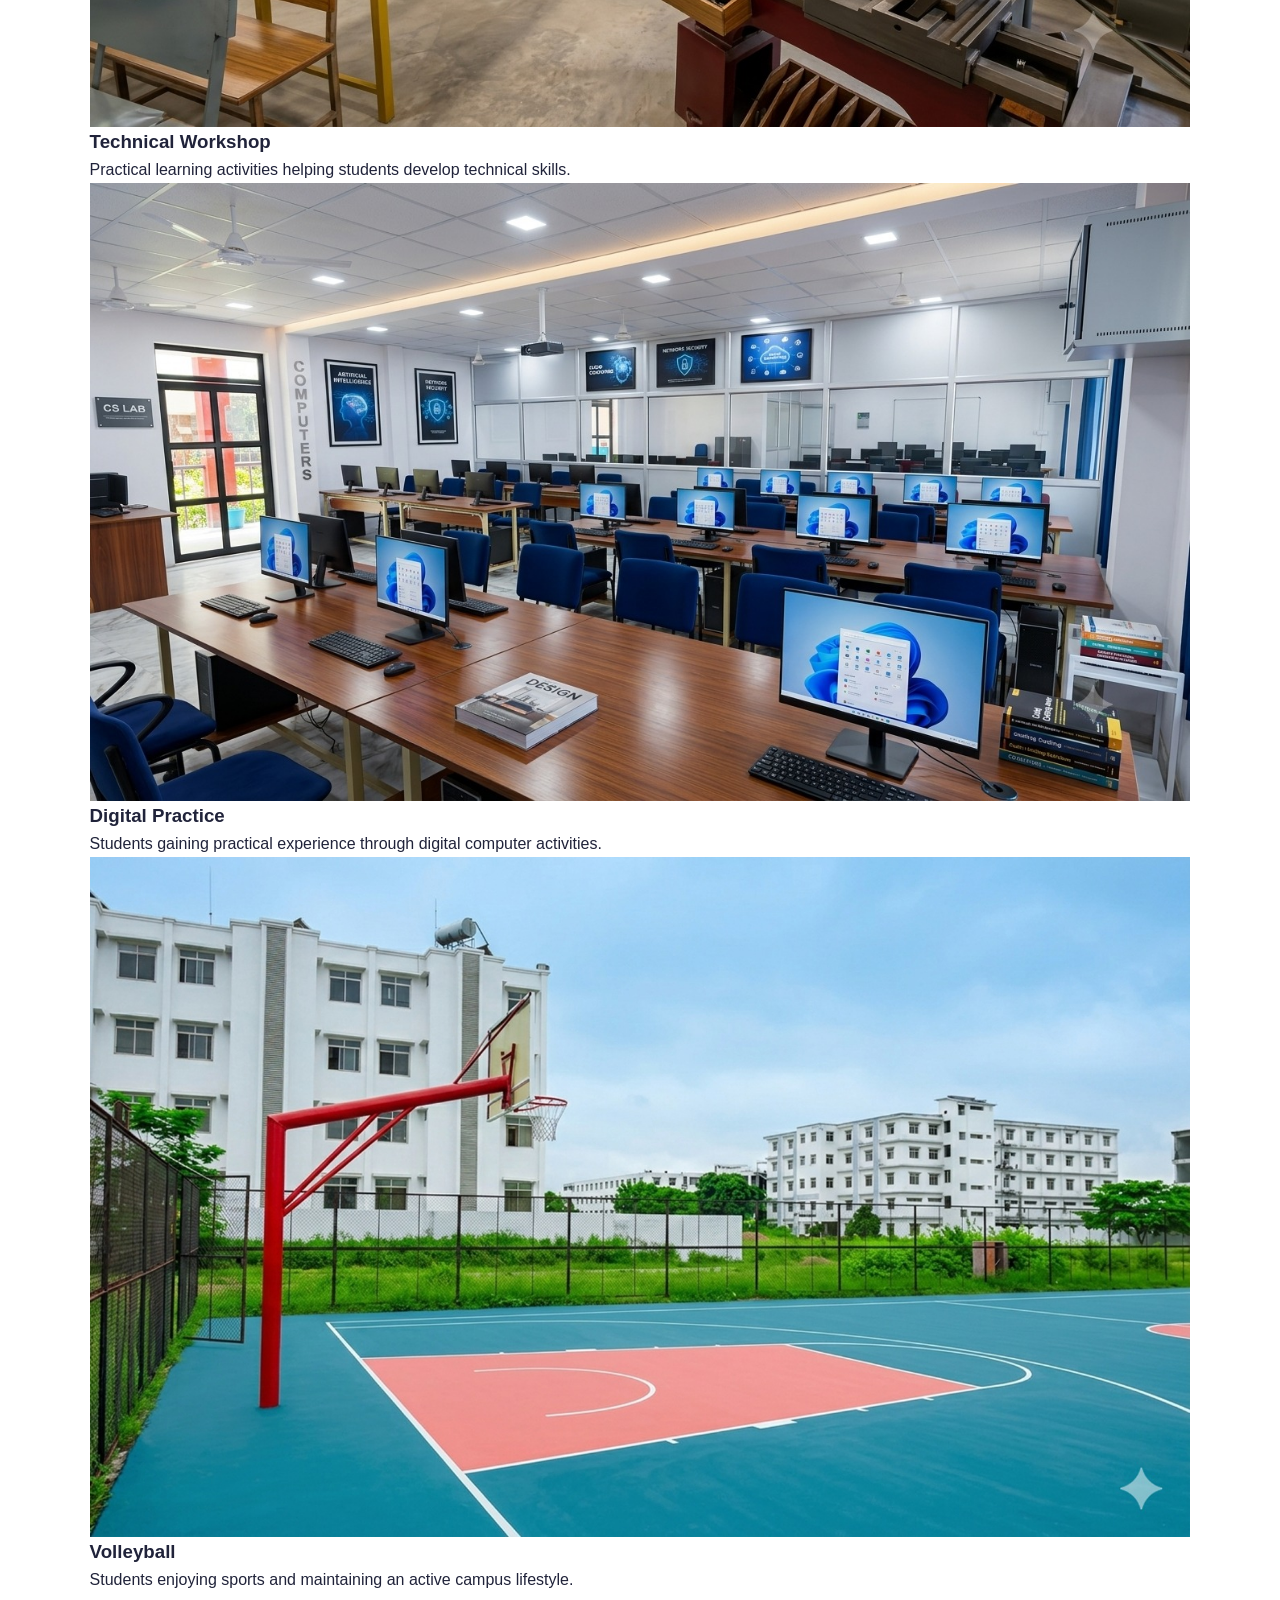
==== commit a1ea6e38: "Fix image source in gallery card" ====
--- a/index.html
+++ b/index.html
@@ -1493,7 +1493,7 @@
 
         <div class="gallery-card">
 
-            <img src="dig..jpg"
+            <img src="dg..jpg"
                  alt="Digital Computer Practice">
 
             <div class="gallery-content">
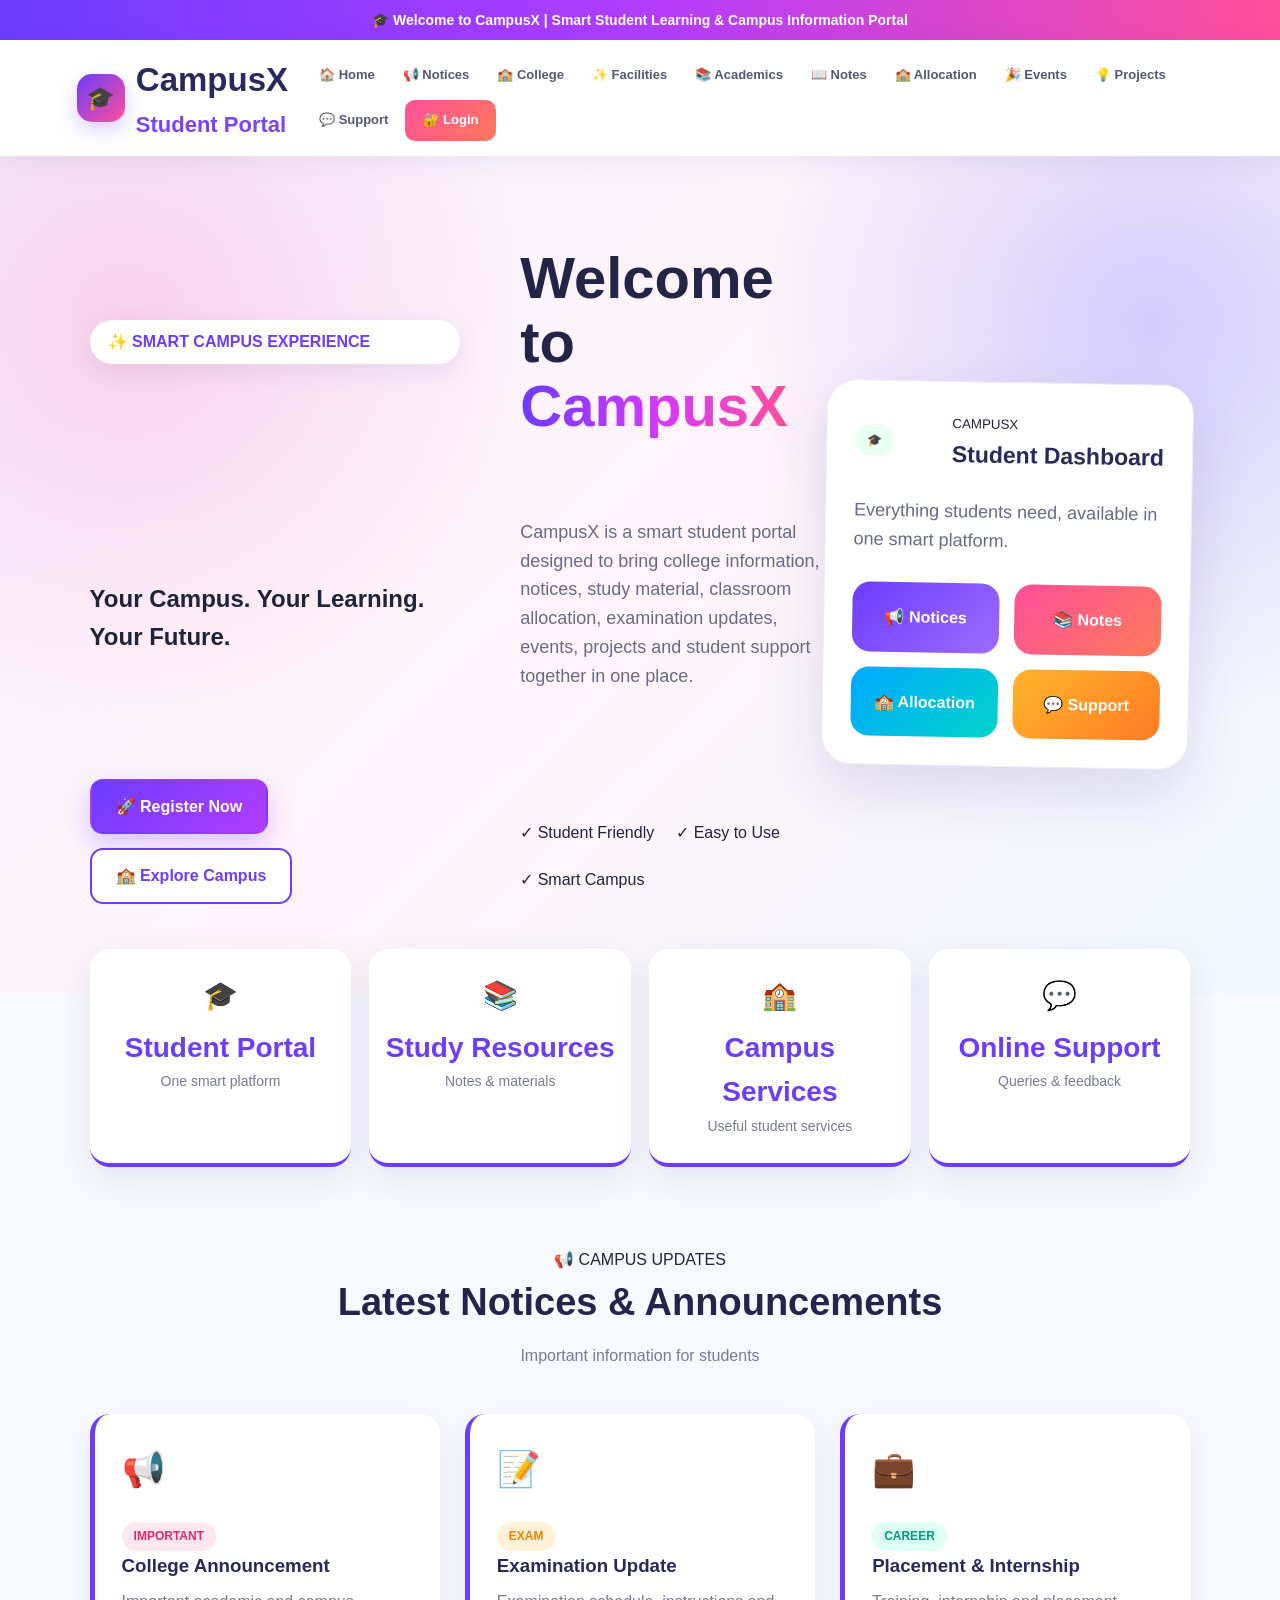
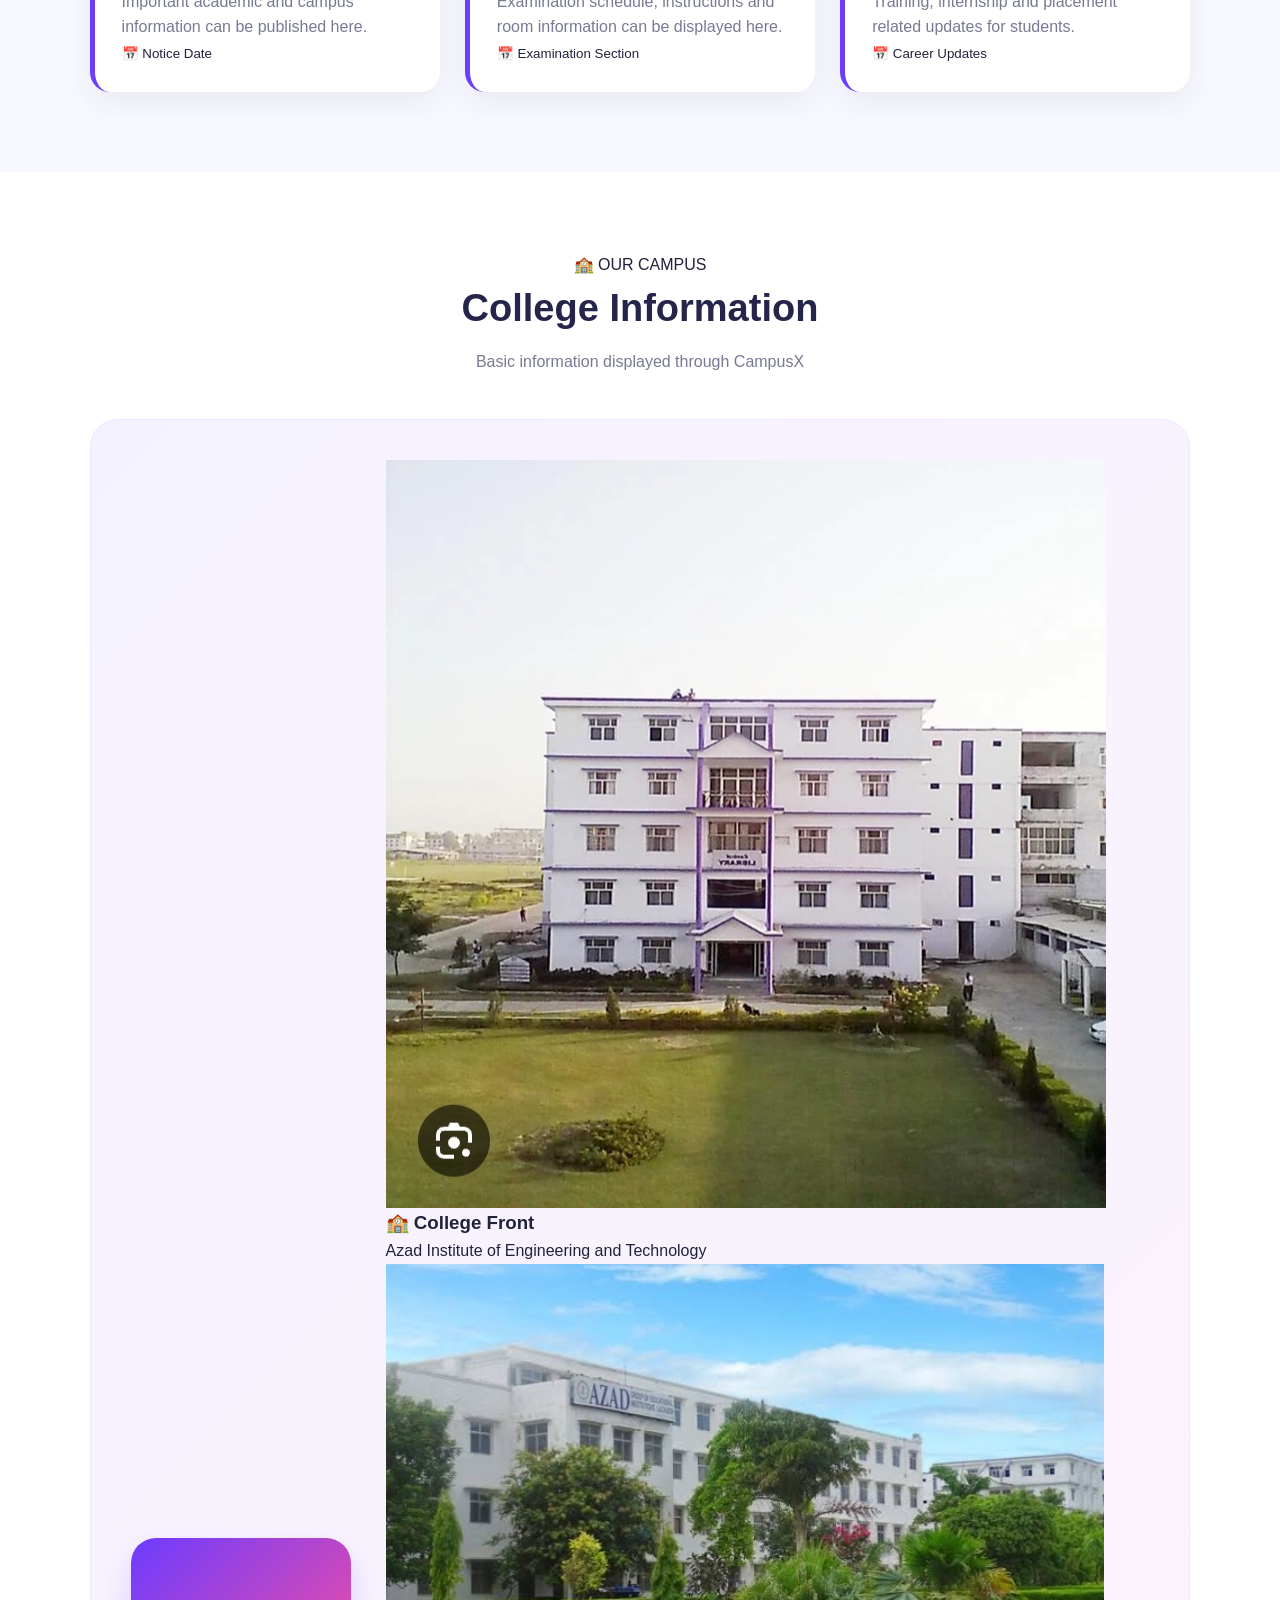
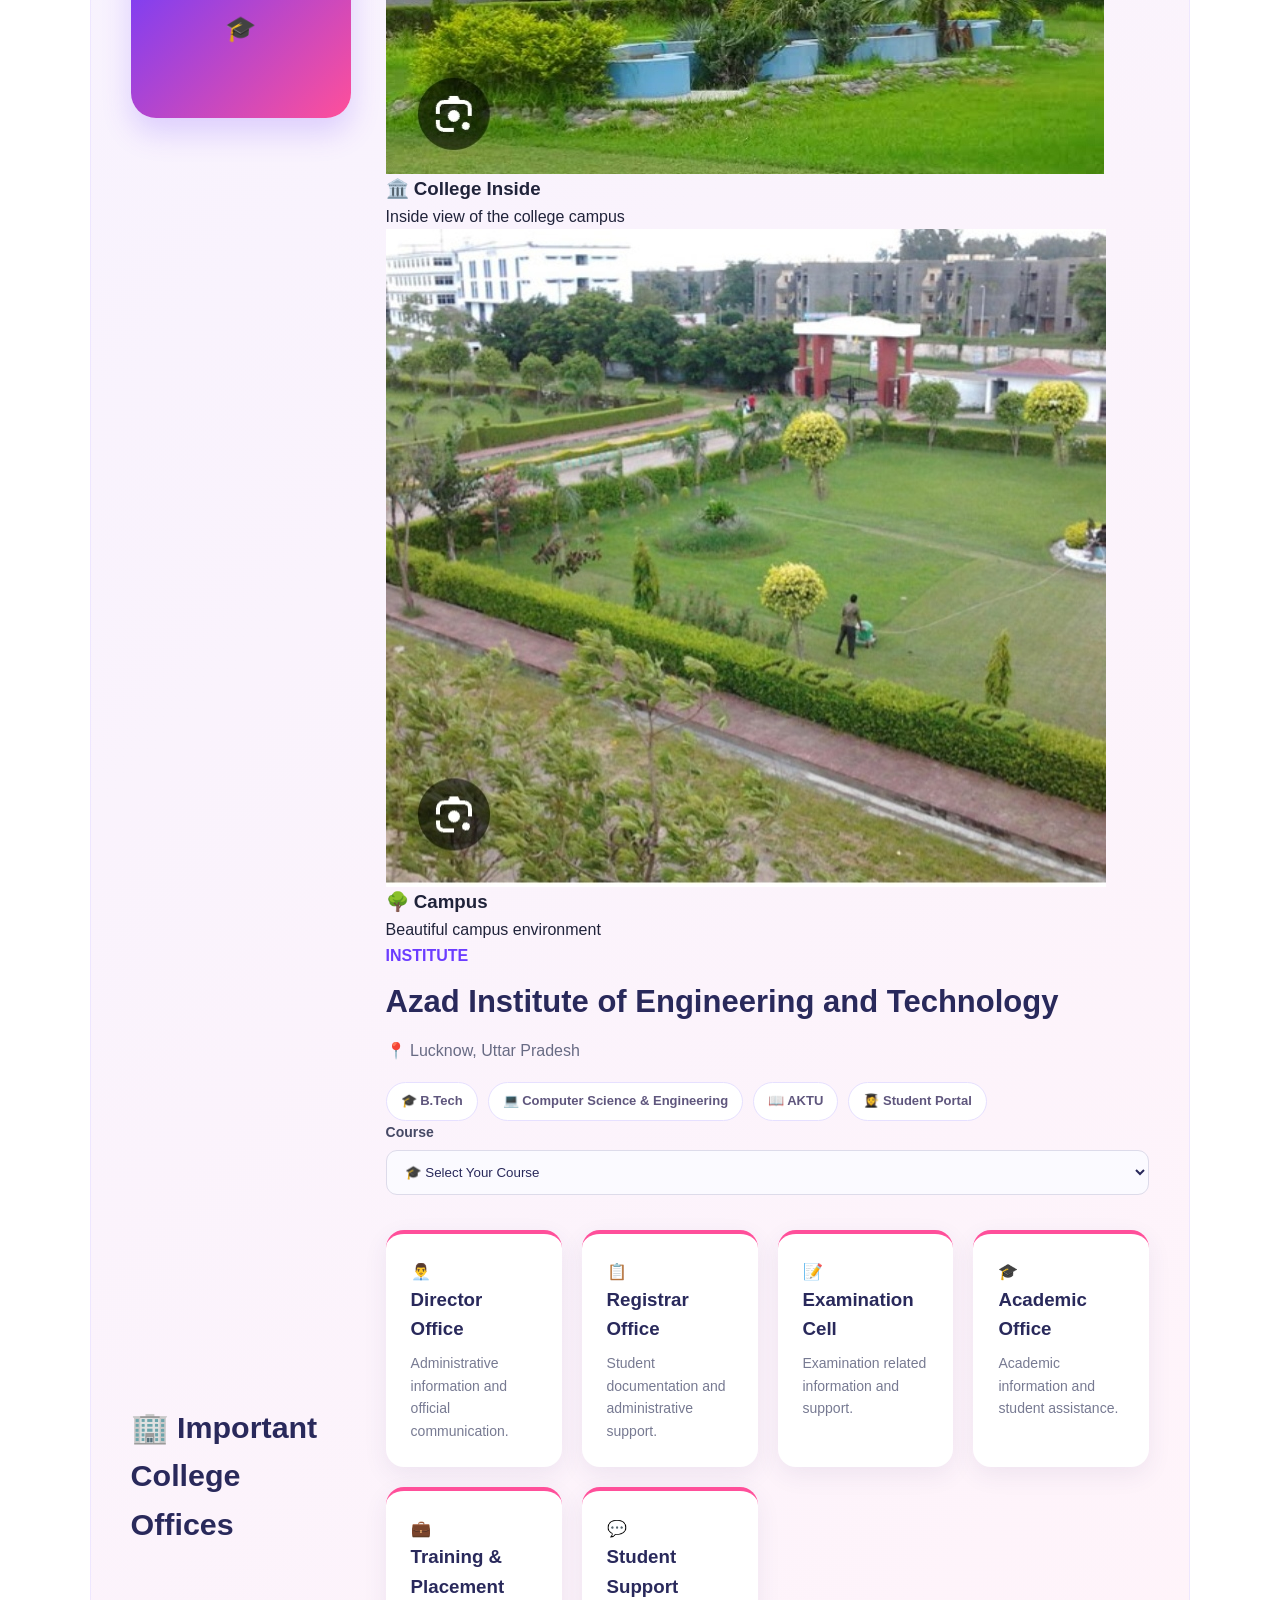
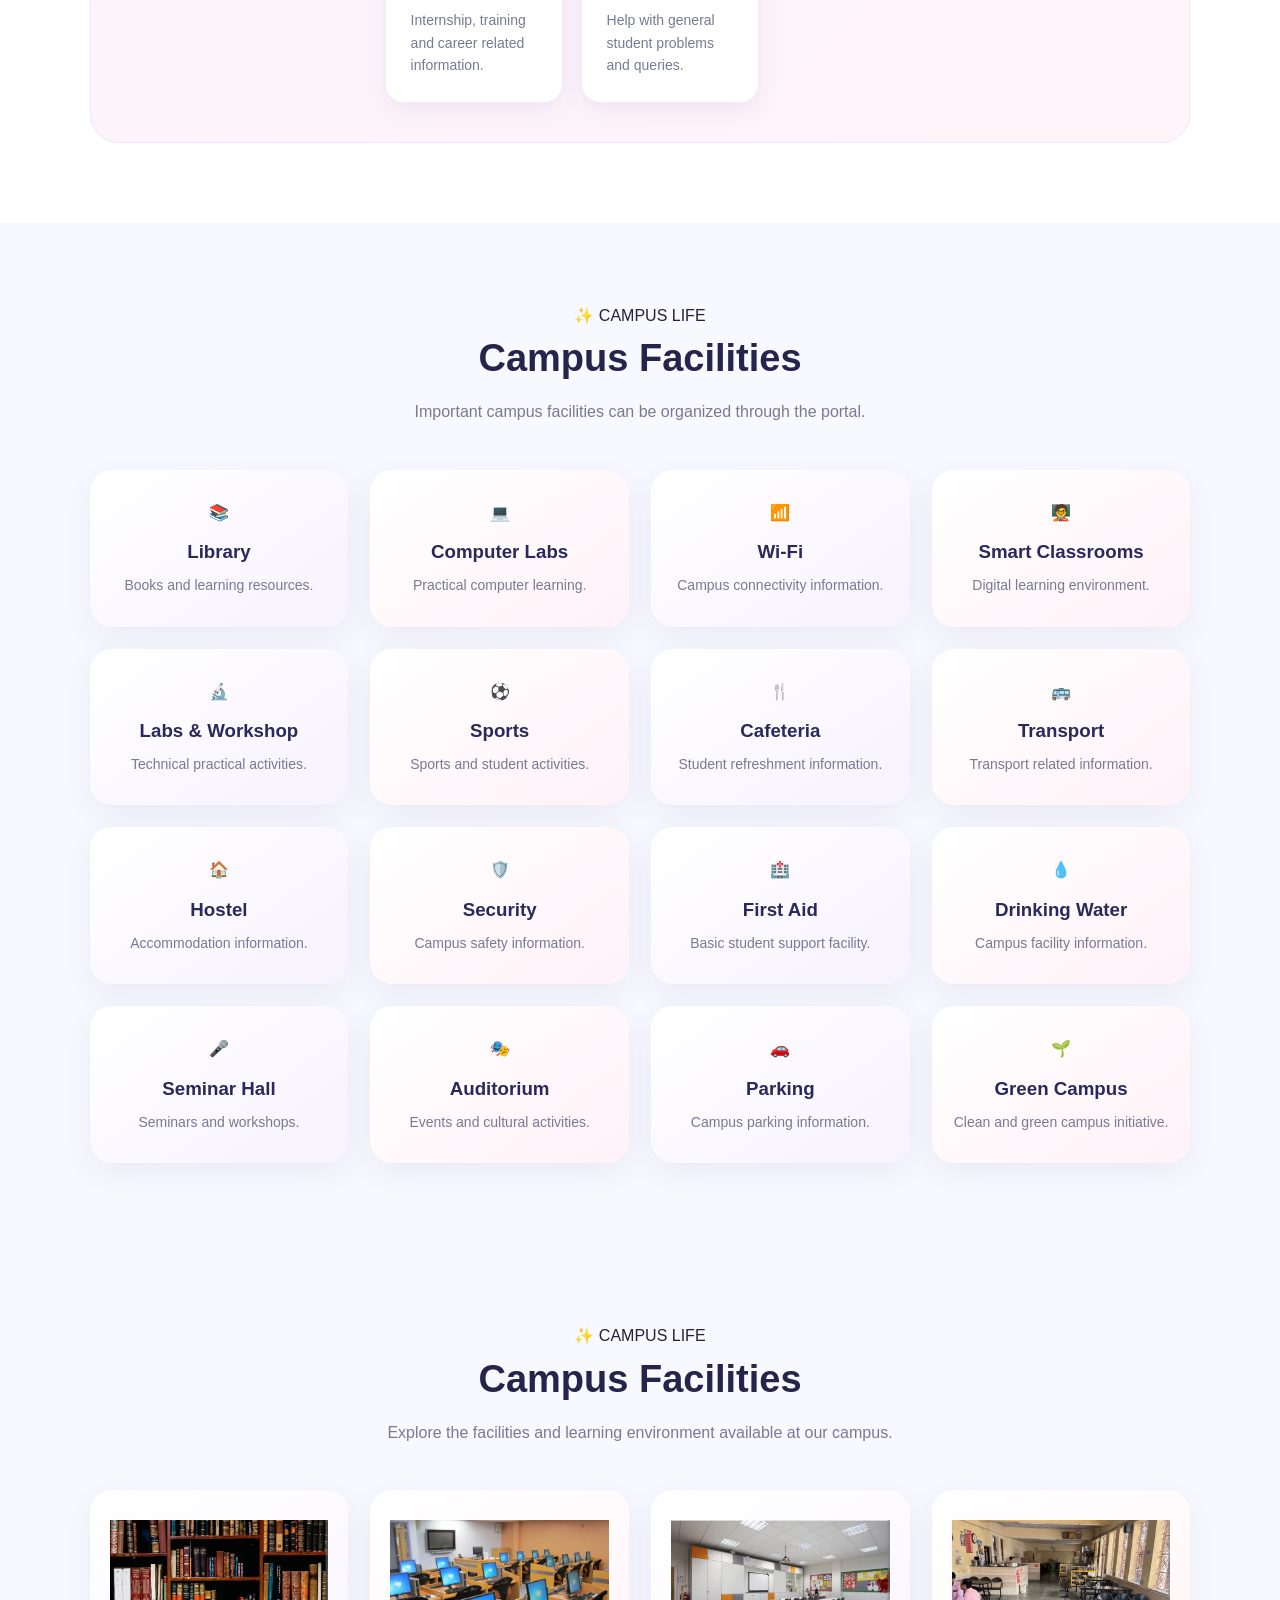
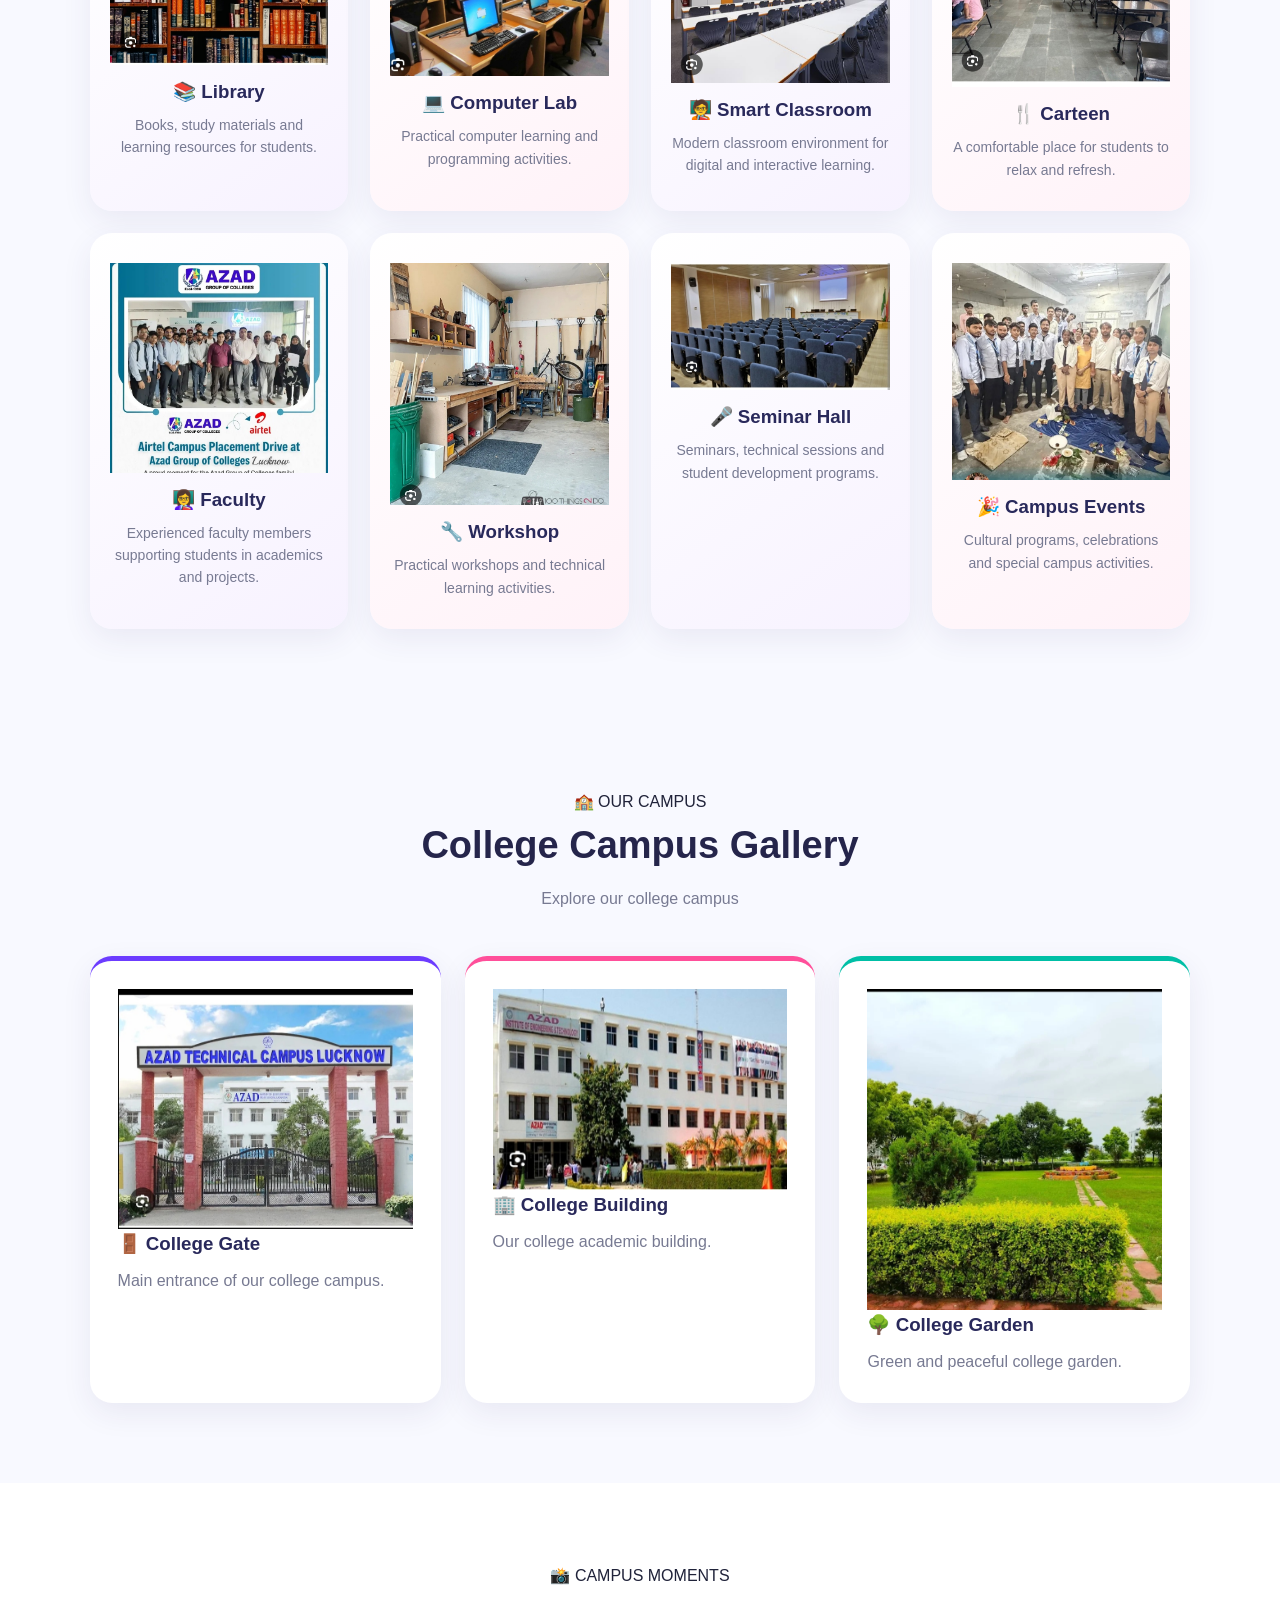
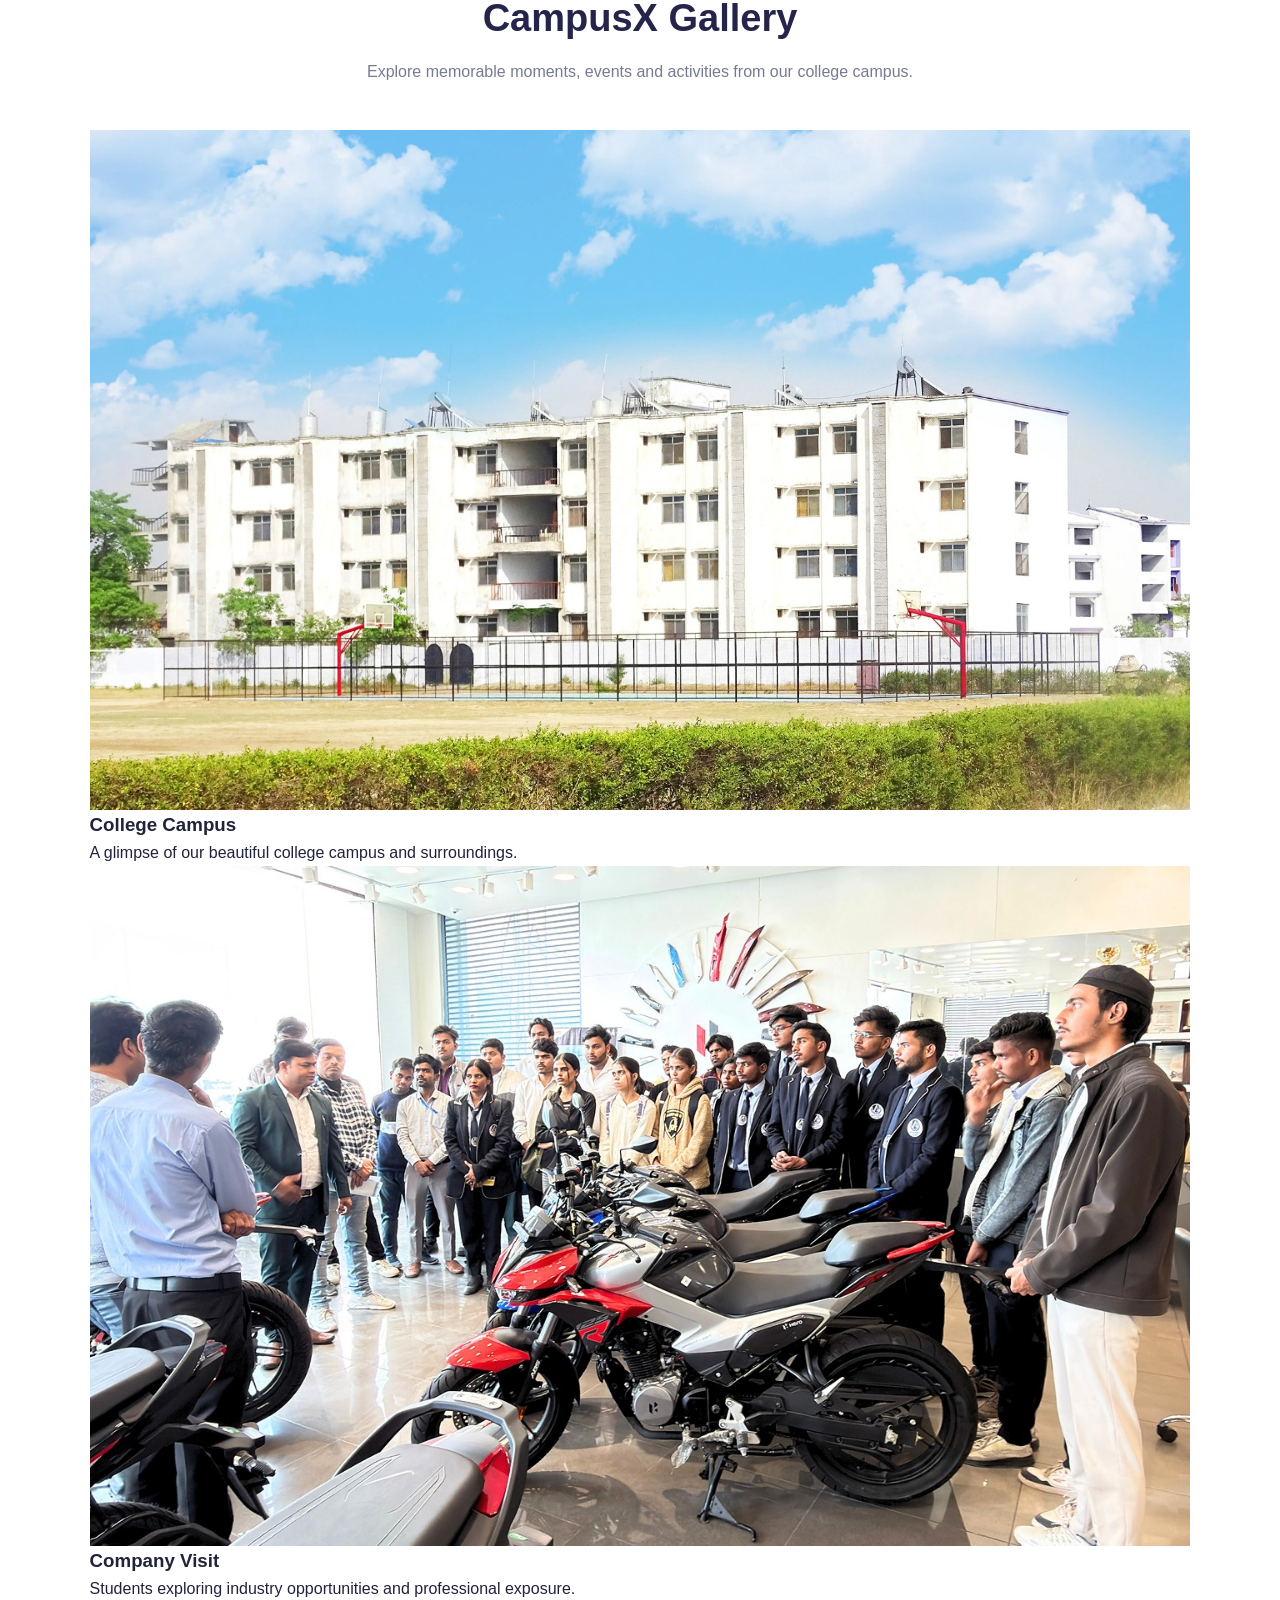
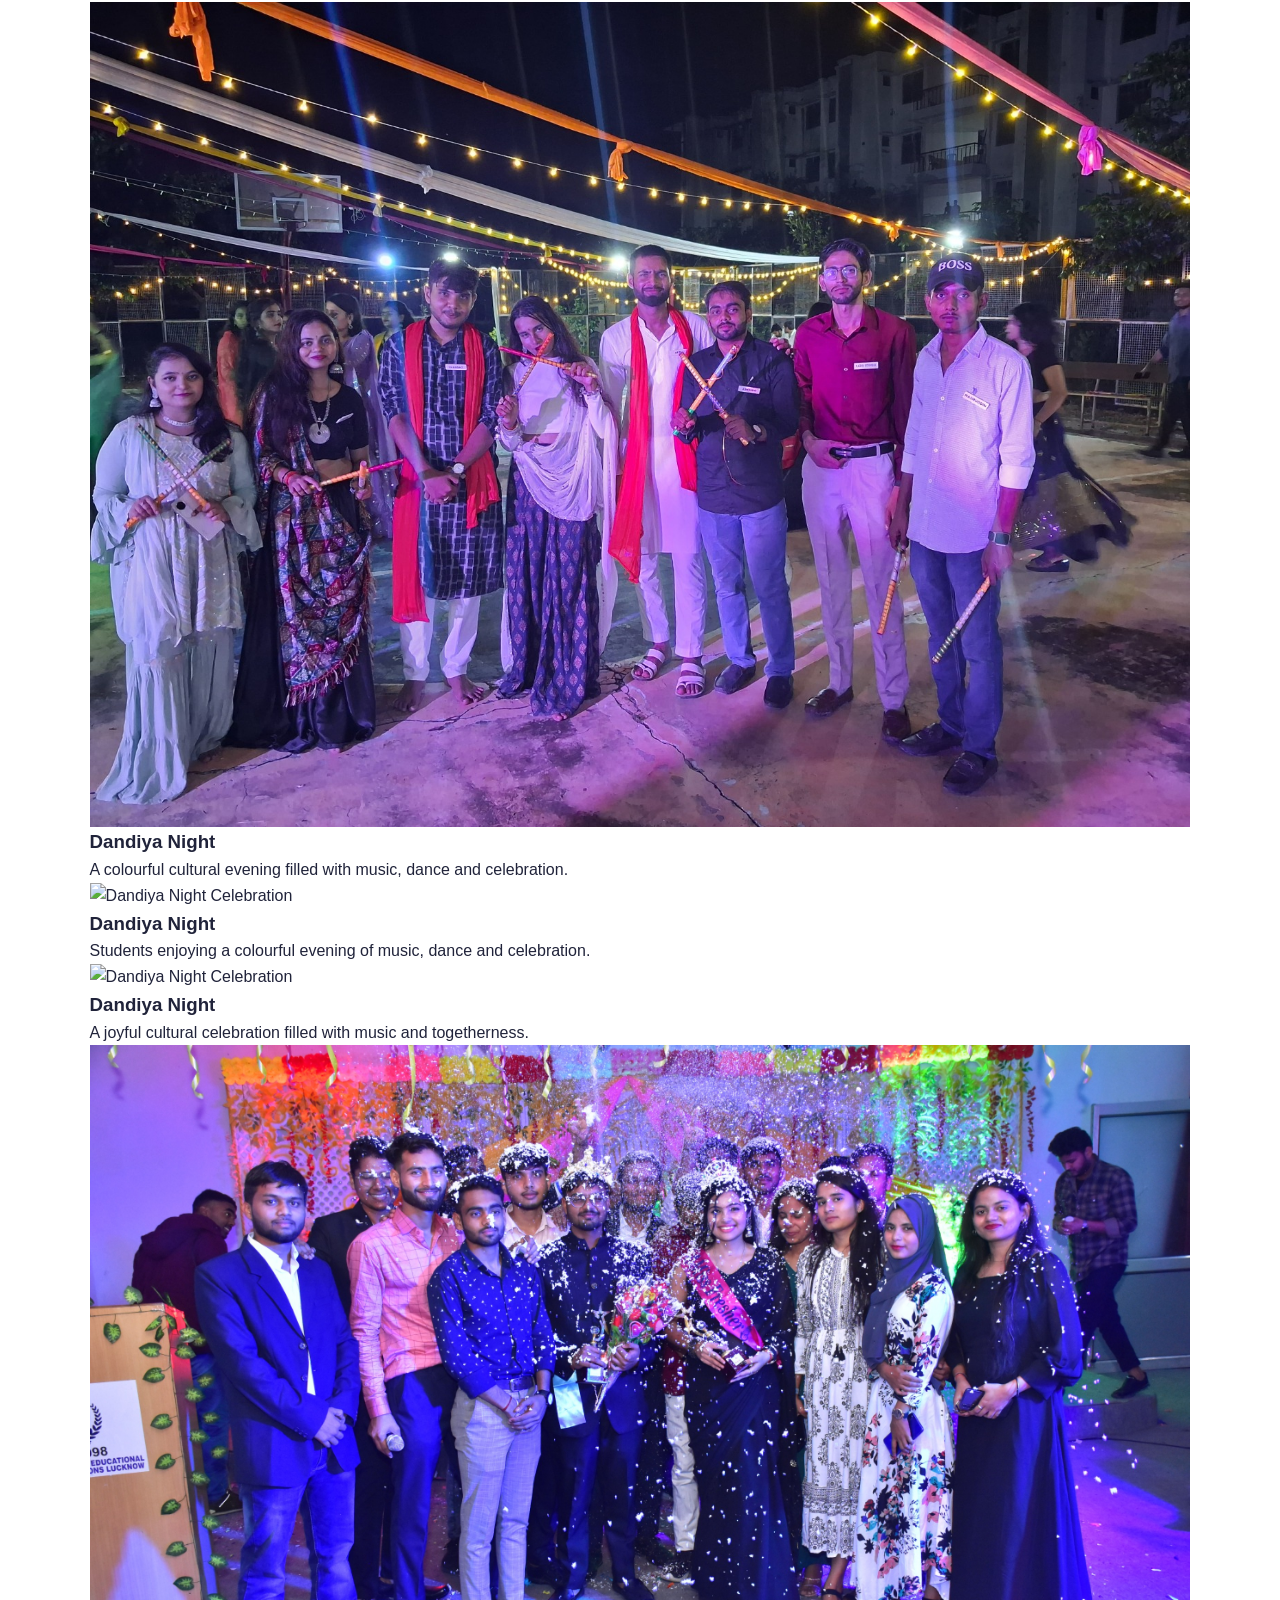
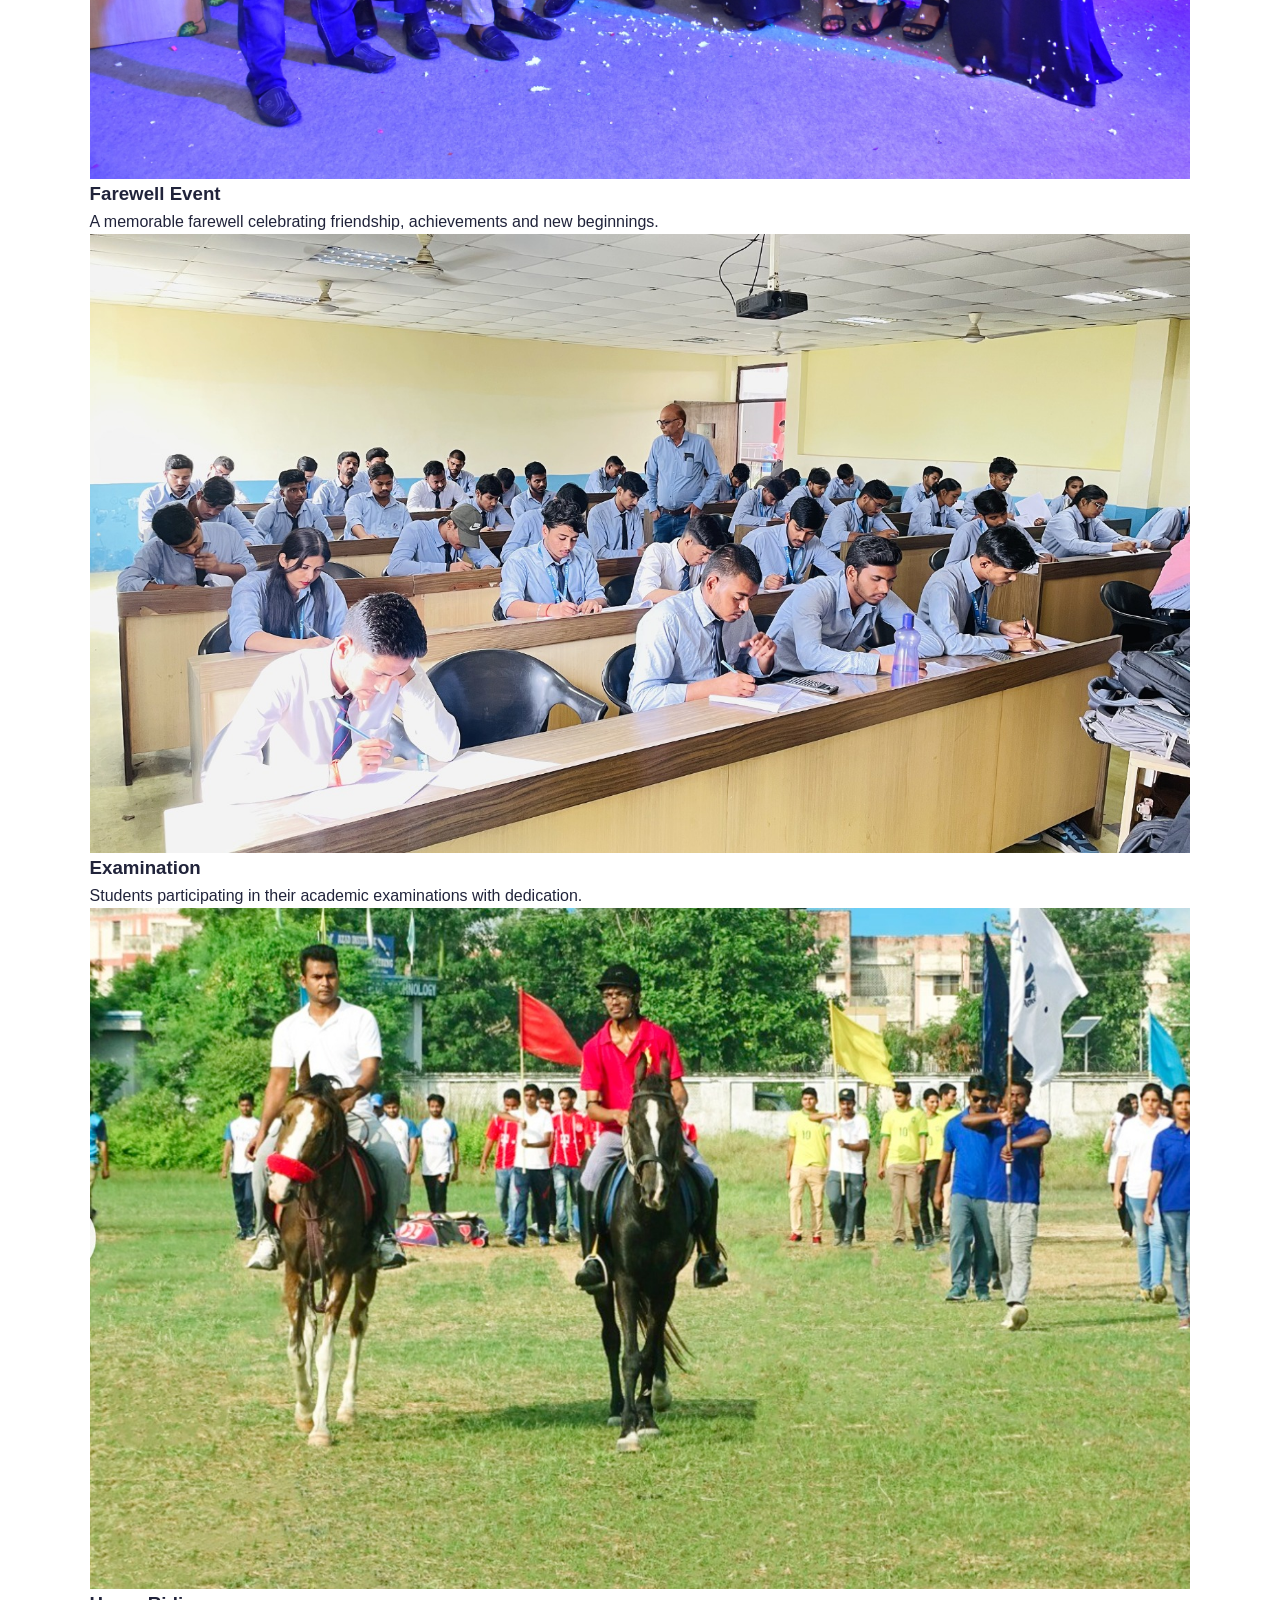
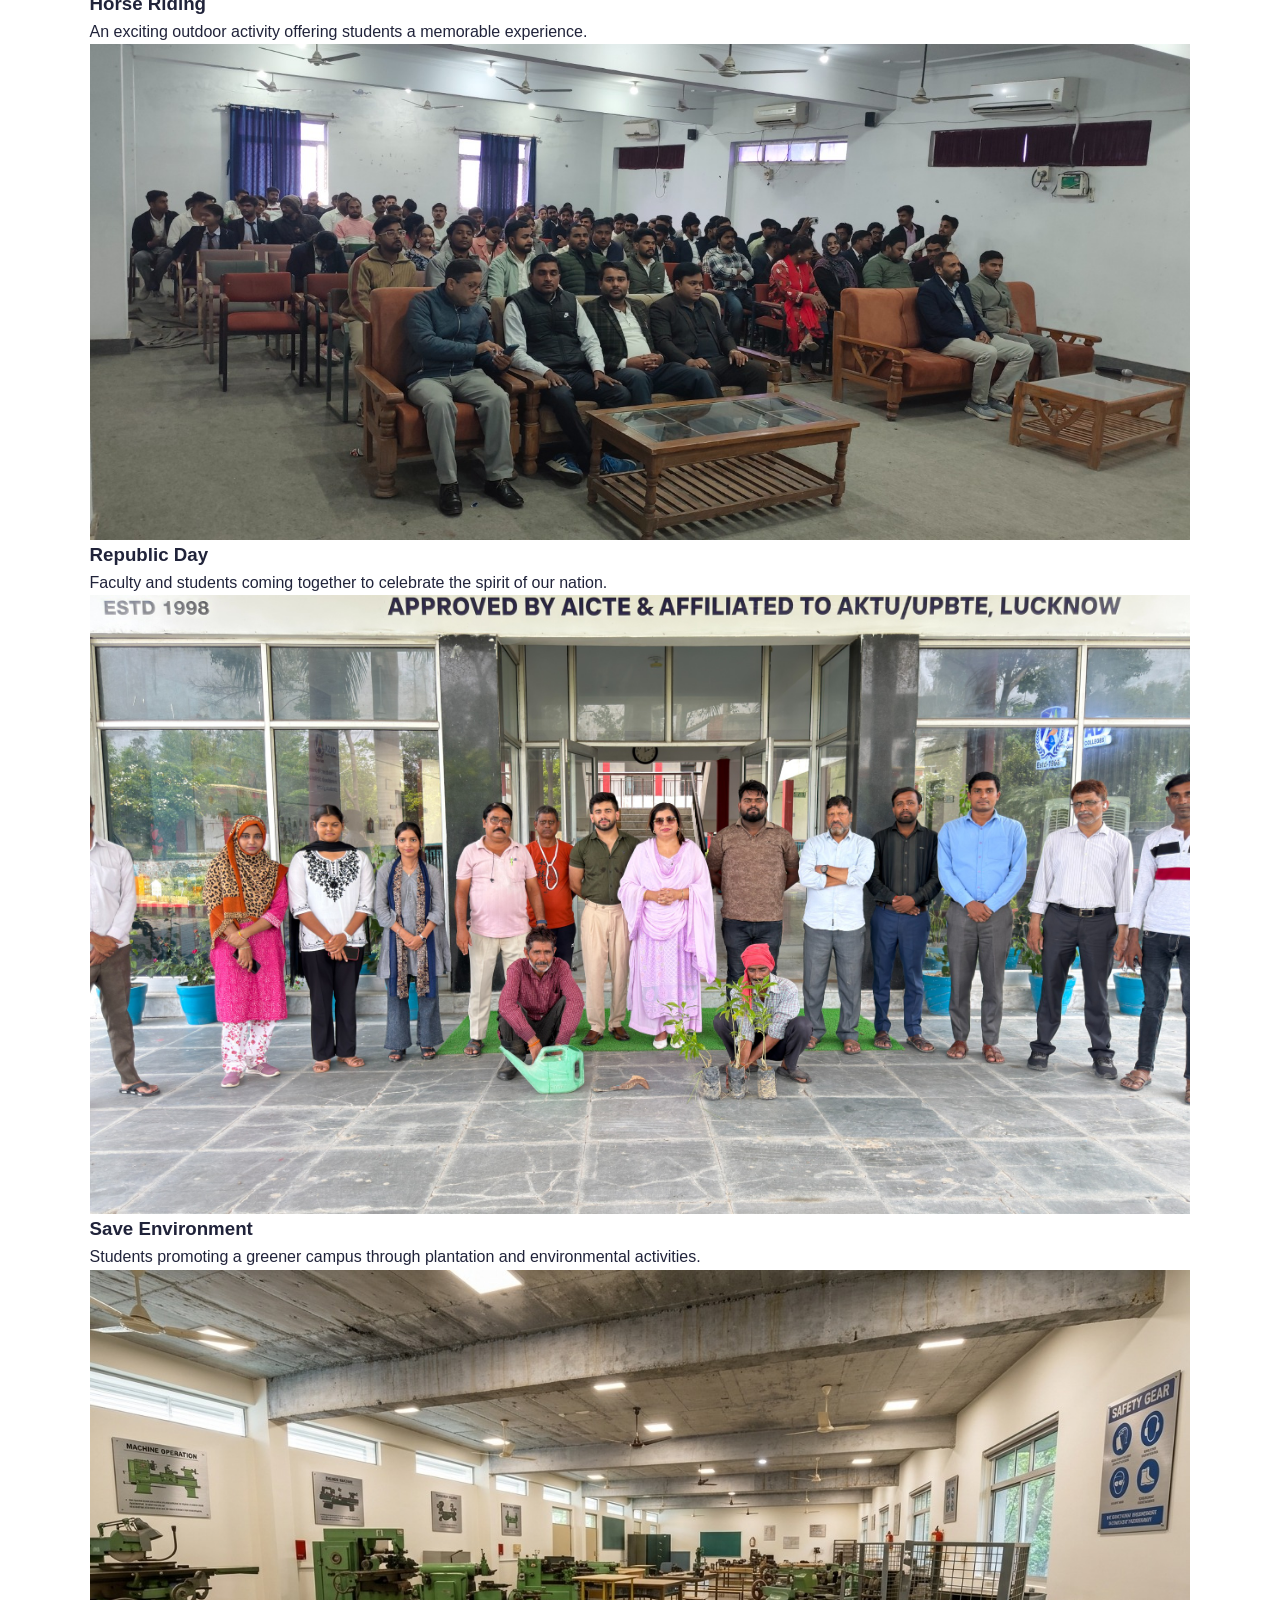
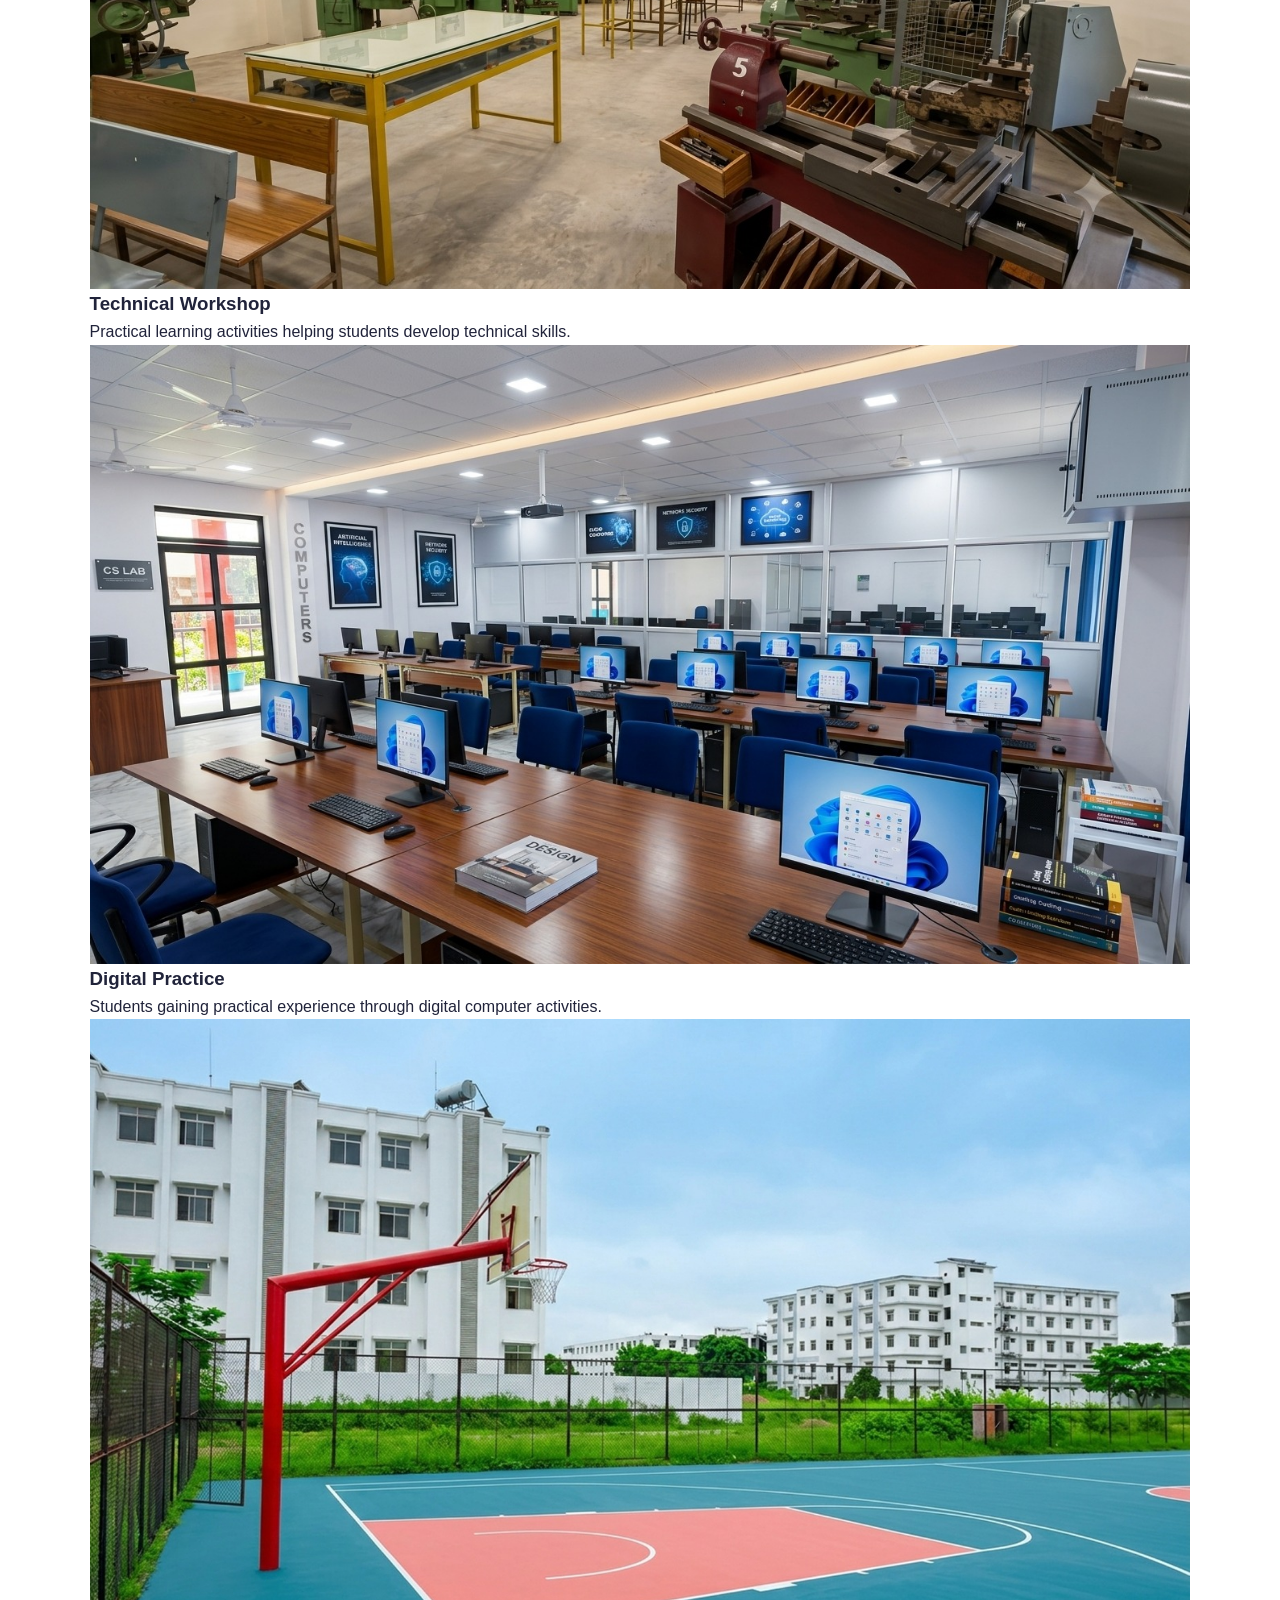
==== commit 8264122d: "Add gallery cards for Dandiya Night celebration Added two new gallery cards for Dandiya Night with i" ====
--- a/index.html
+++ b/index.html
@@ -1348,6 +1348,40 @@
             </div>
 
         </div>
+        <div class="gallery-card">
+
+    <img src="Dandiya2.jpg"
+         alt="Dandiya Night Celebration">
+
+    <div class="gallery-content">
+
+        <h3>Dandiya Night</h3>
+
+        <p>
+            Students enjoying a colourful evening of music, dance and celebration.
+        </p>
+
+    </div>
+
+</div>
+
+
+<div class="gallery-card">
+
+    <img src="Dandiya3.jpg"
+         alt="Dandiya Night Celebration">
+
+    <div class="gallery-content">
+
+        <h3>Dandiya Night</h3>
+
+        <p>
+            A joyful cultural celebration filled with music and togetherness.
+        </p>
+
+    </div>
+
+</div>
 
 
 
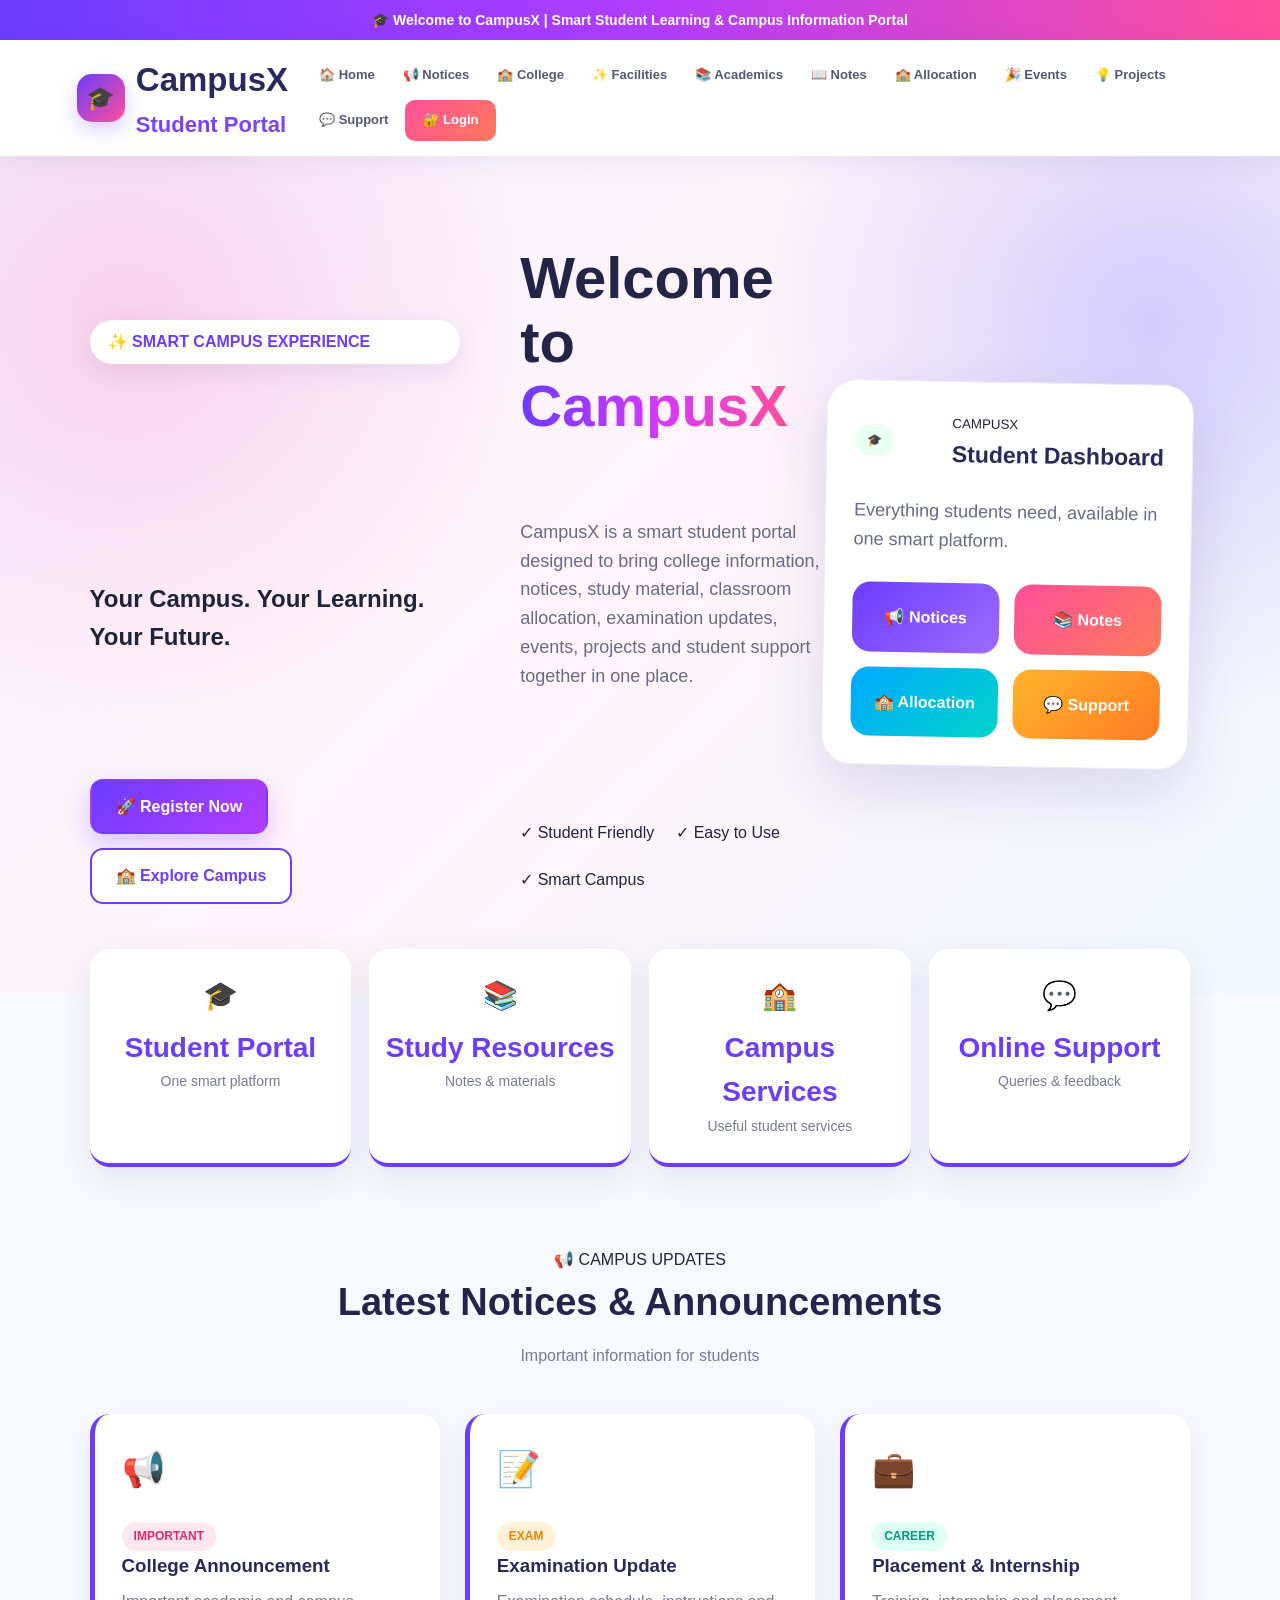
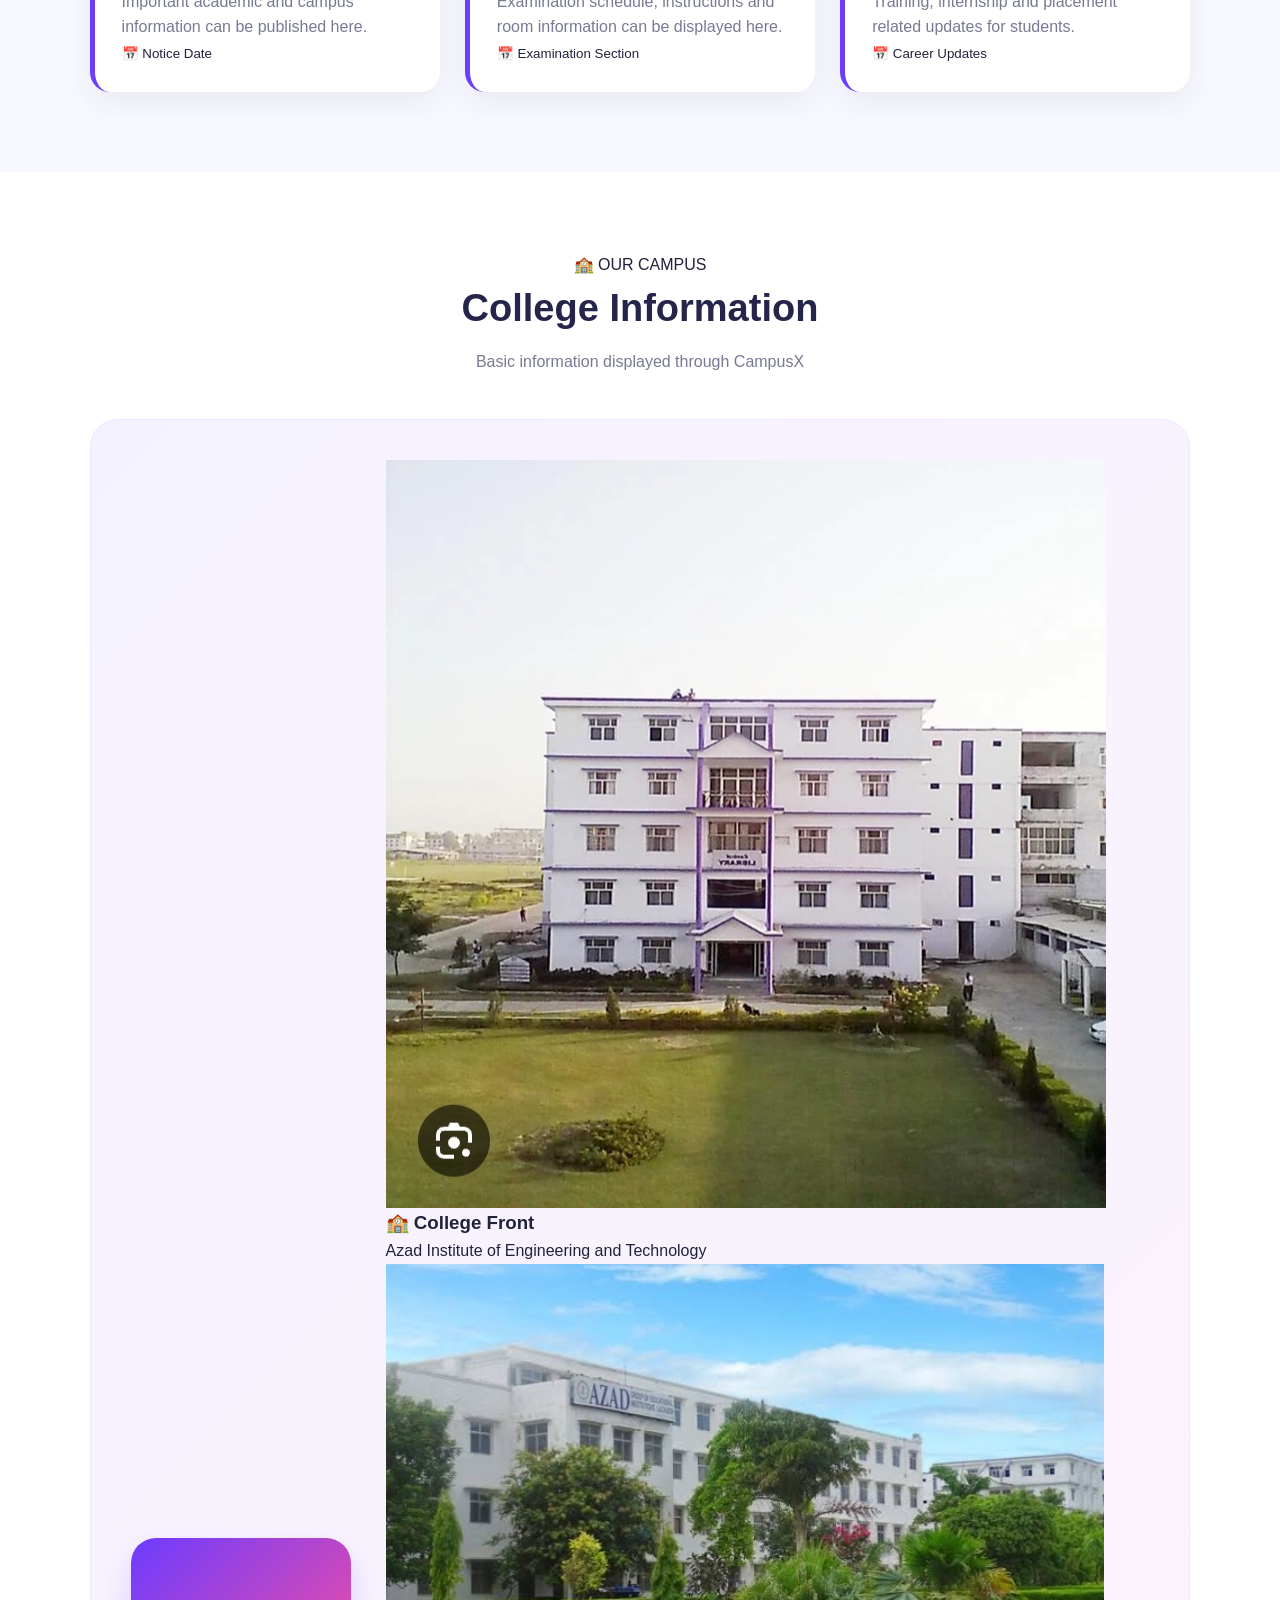
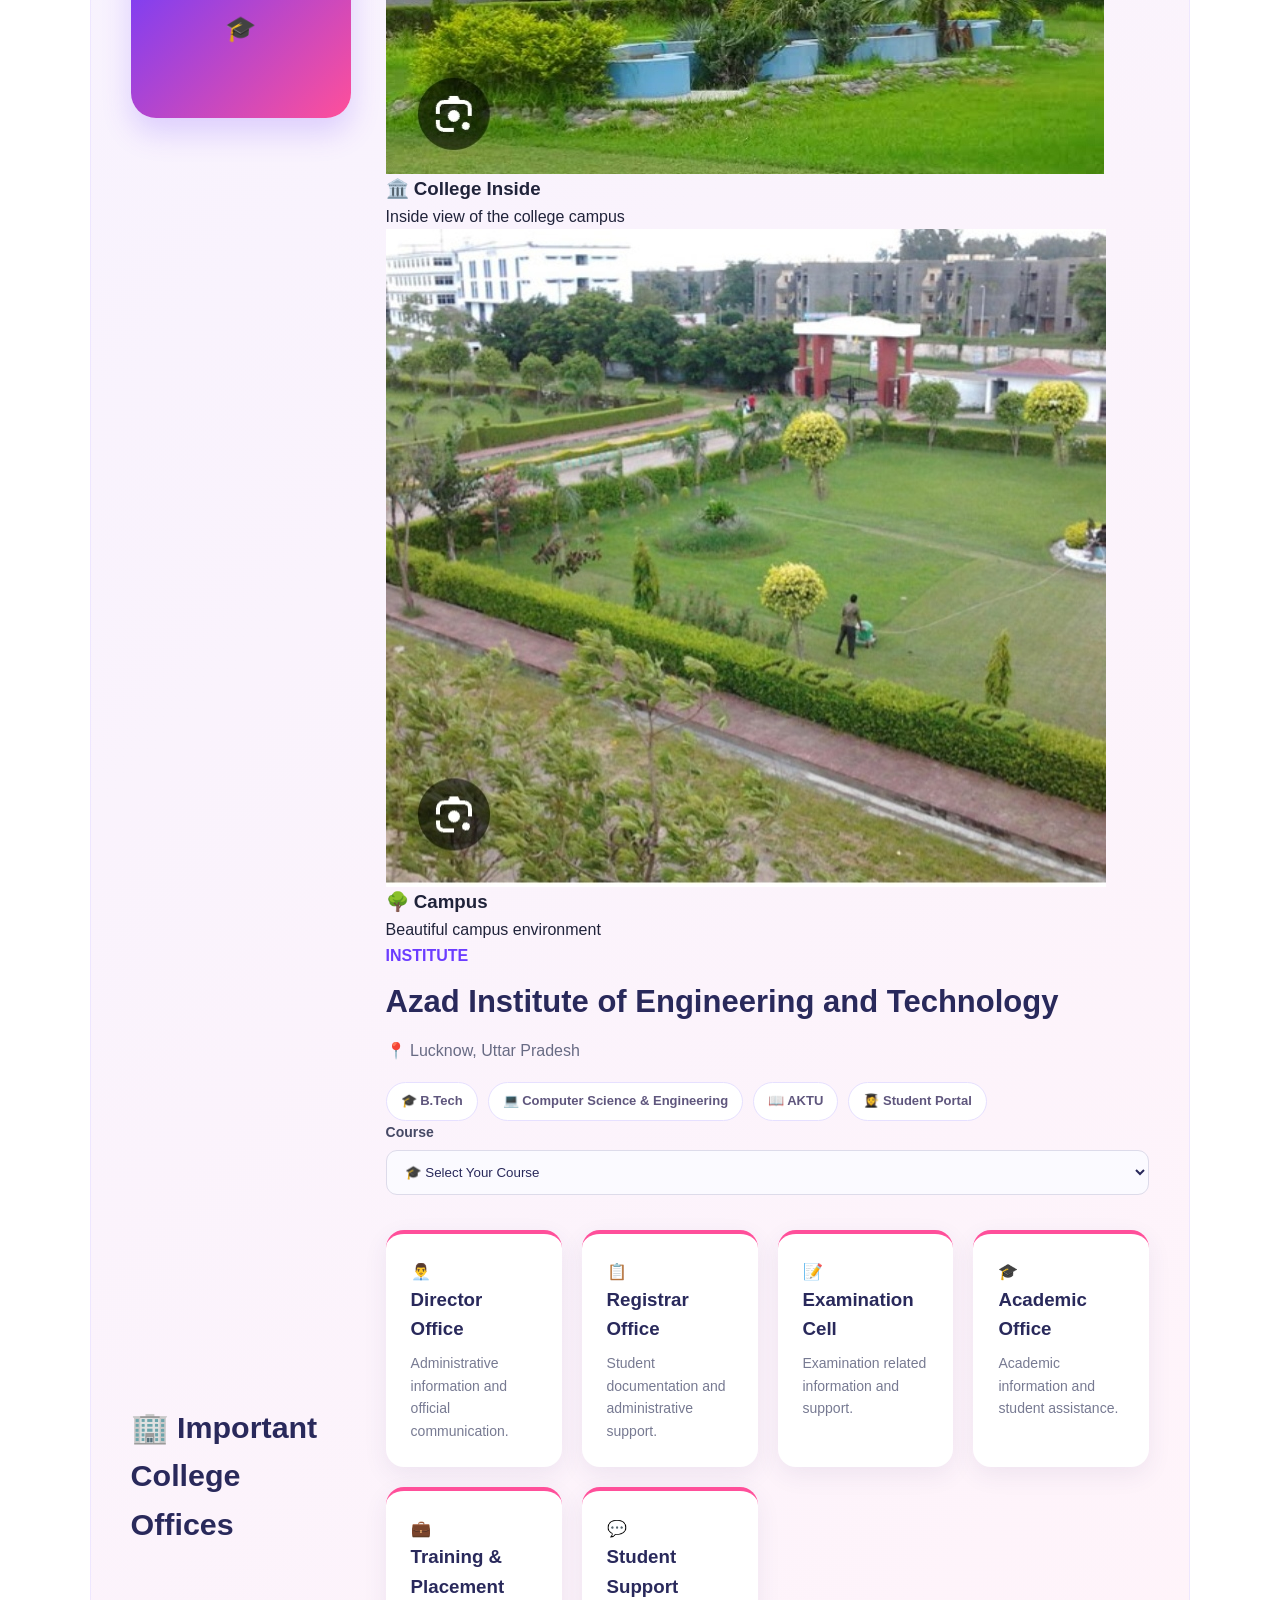
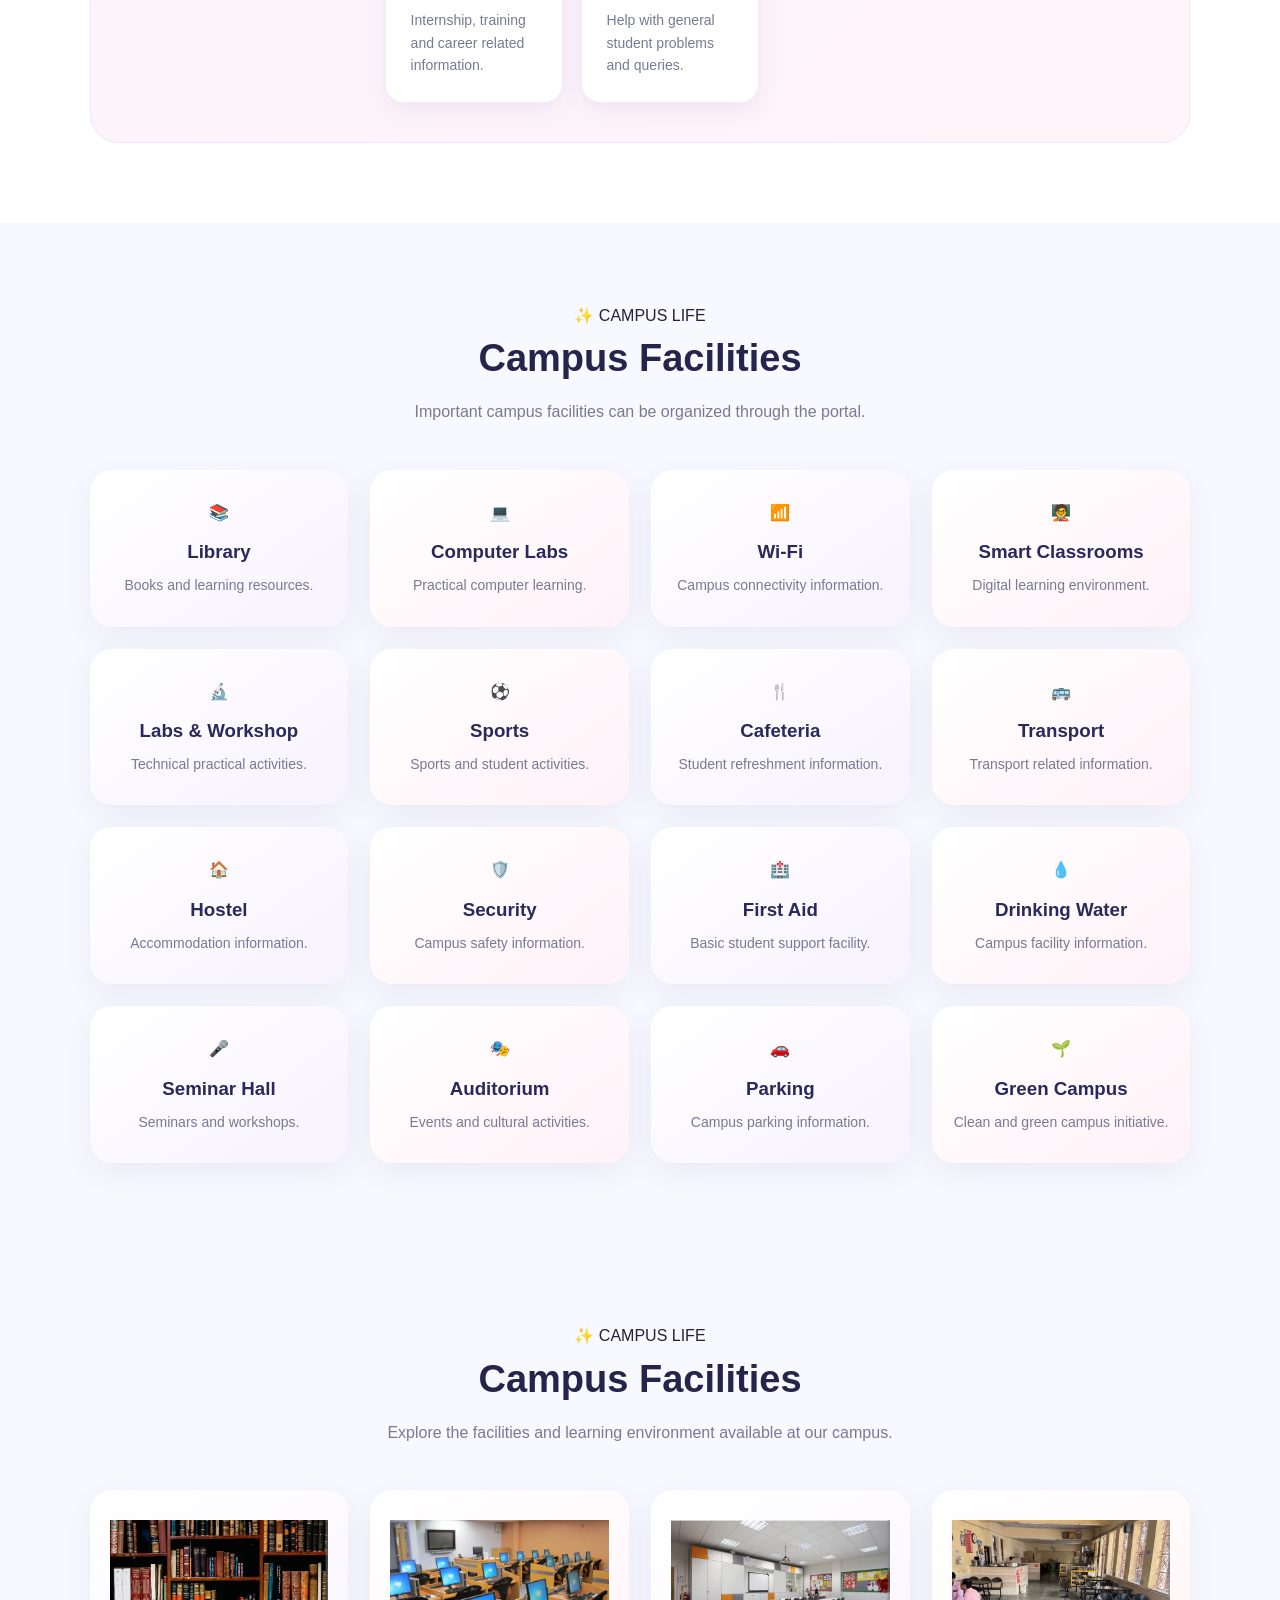
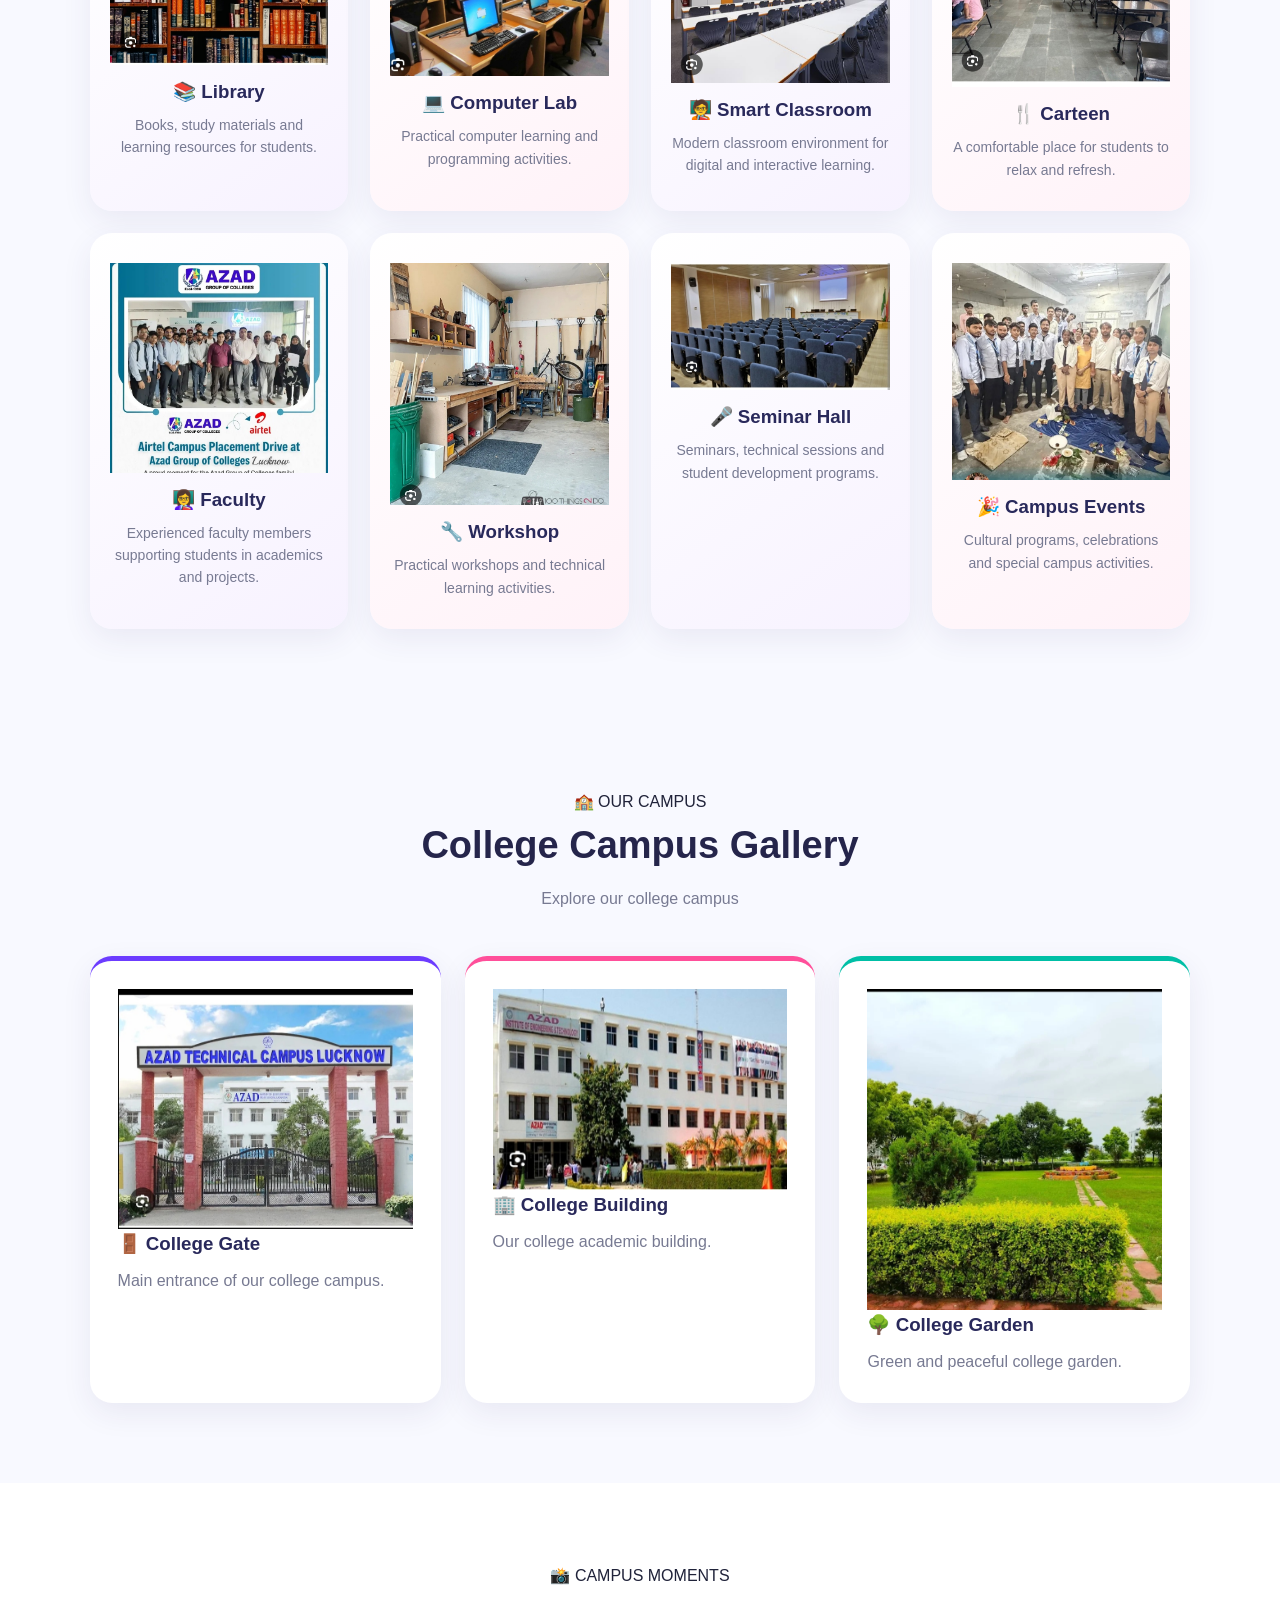
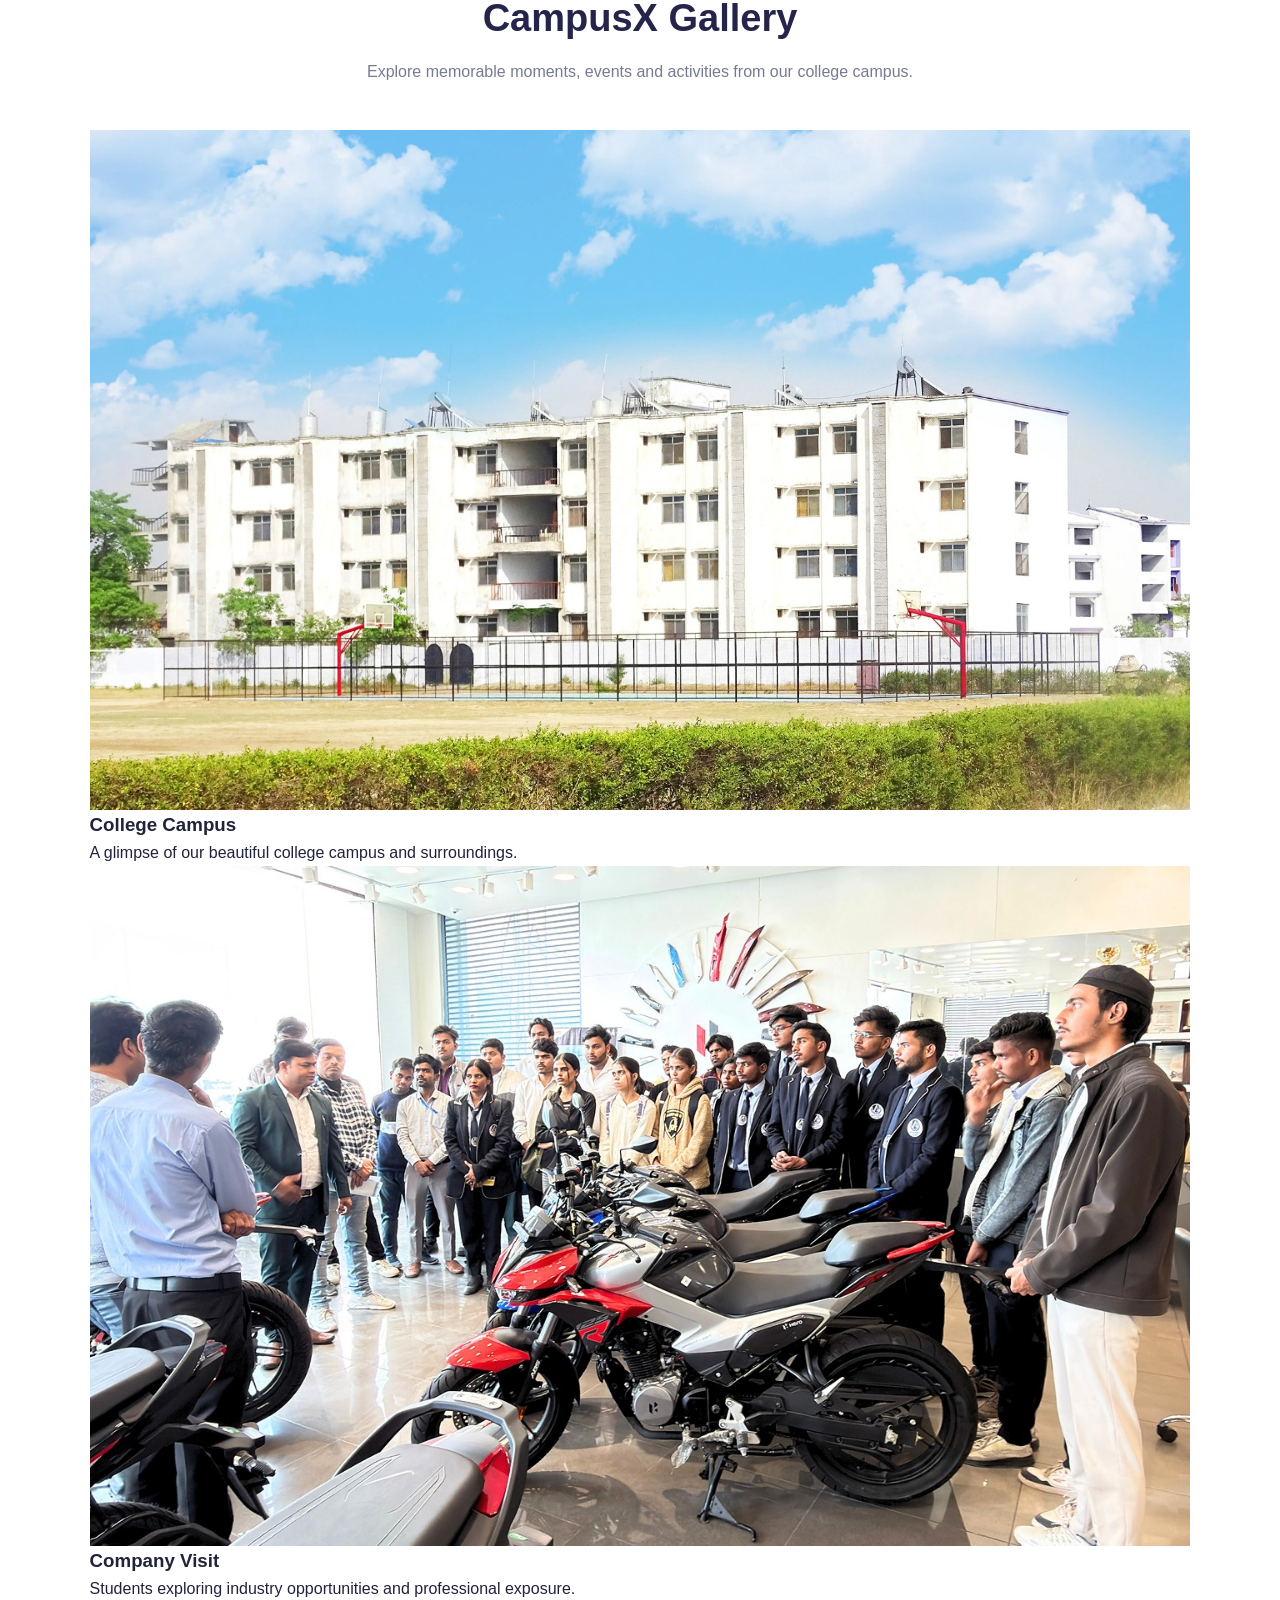
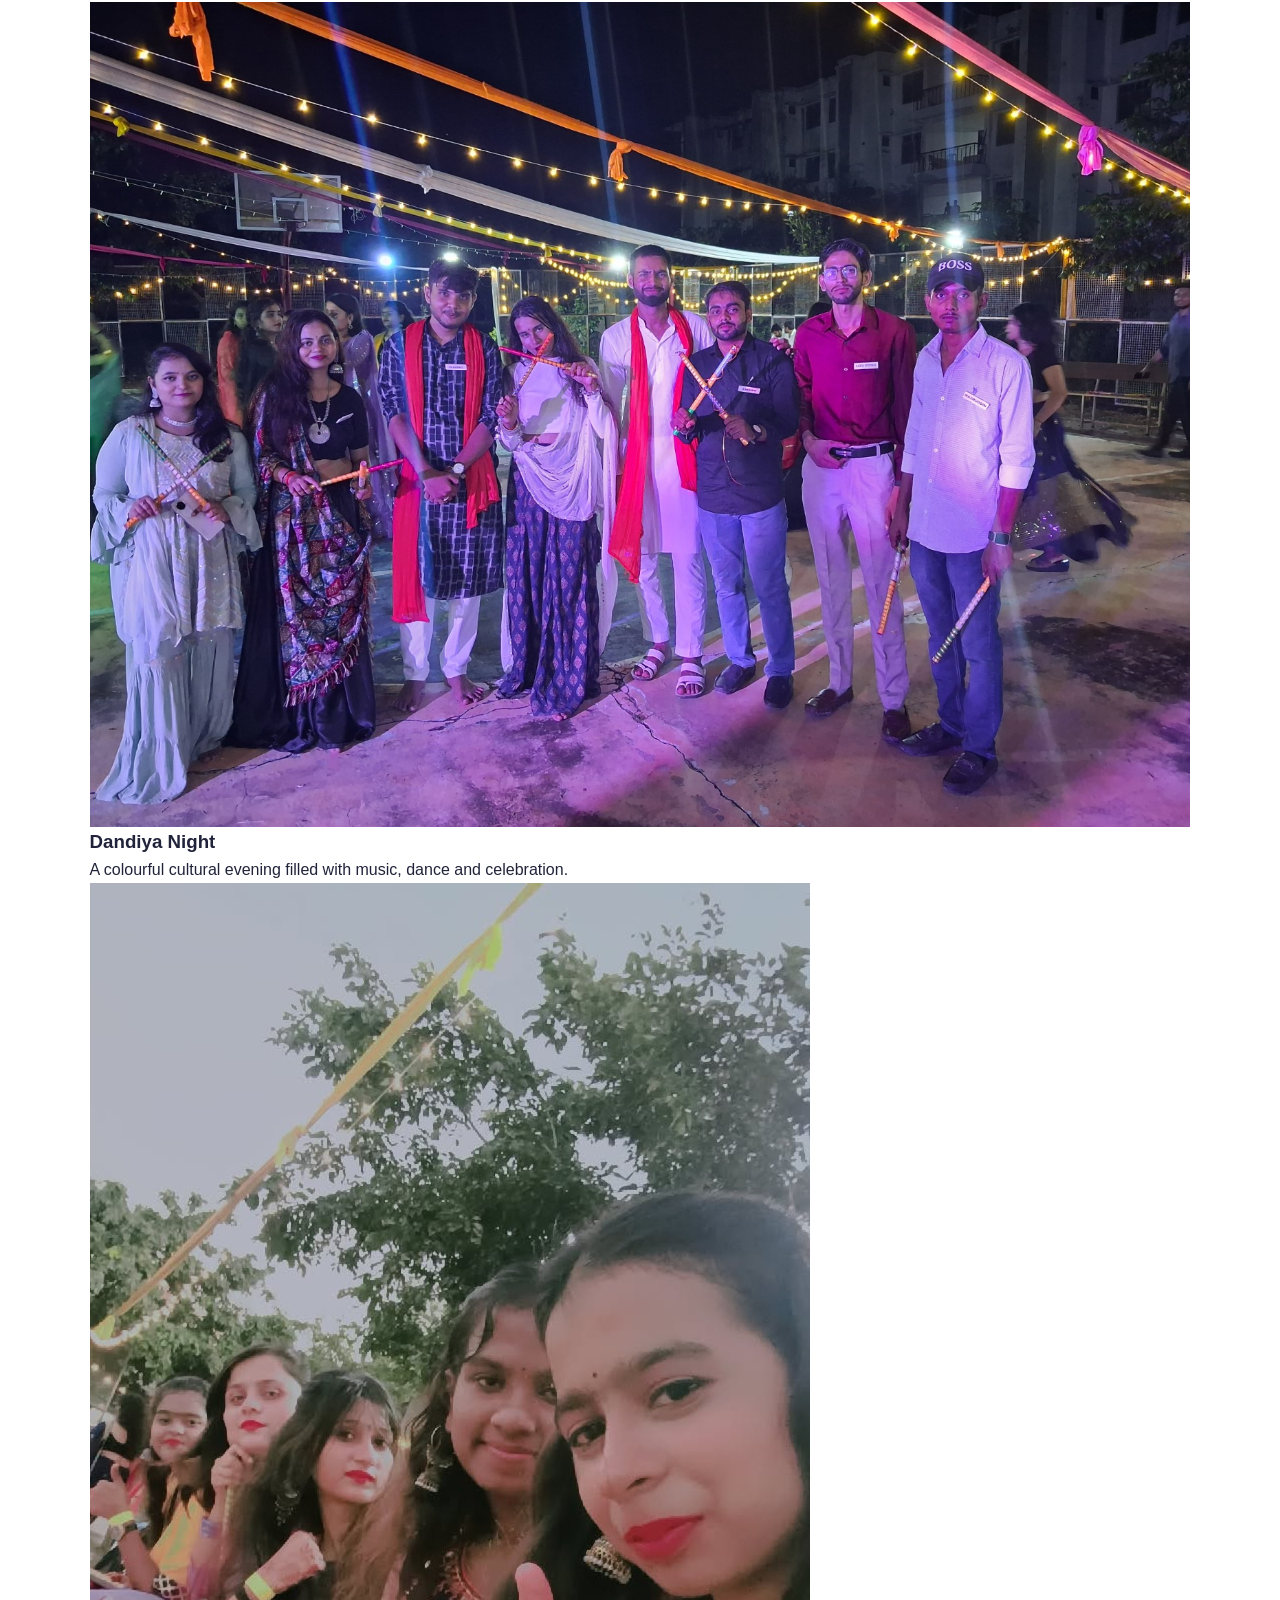
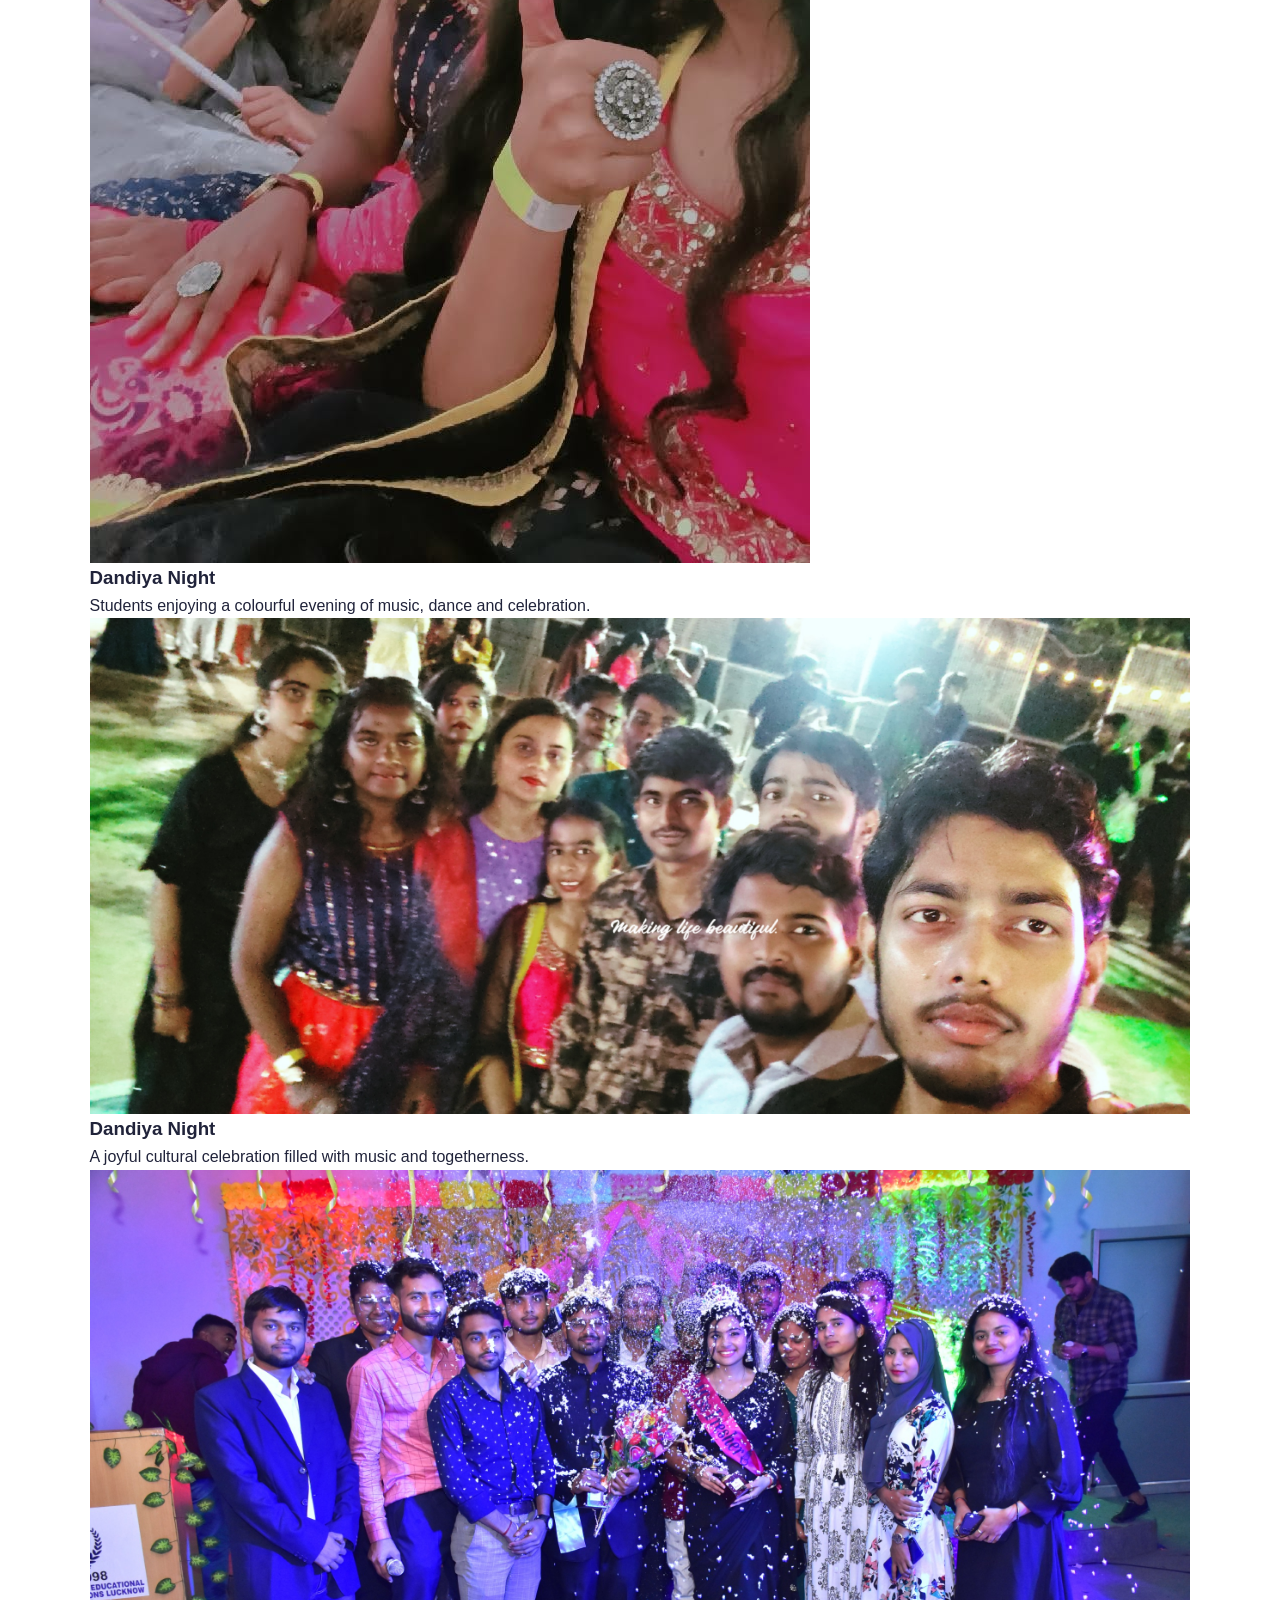
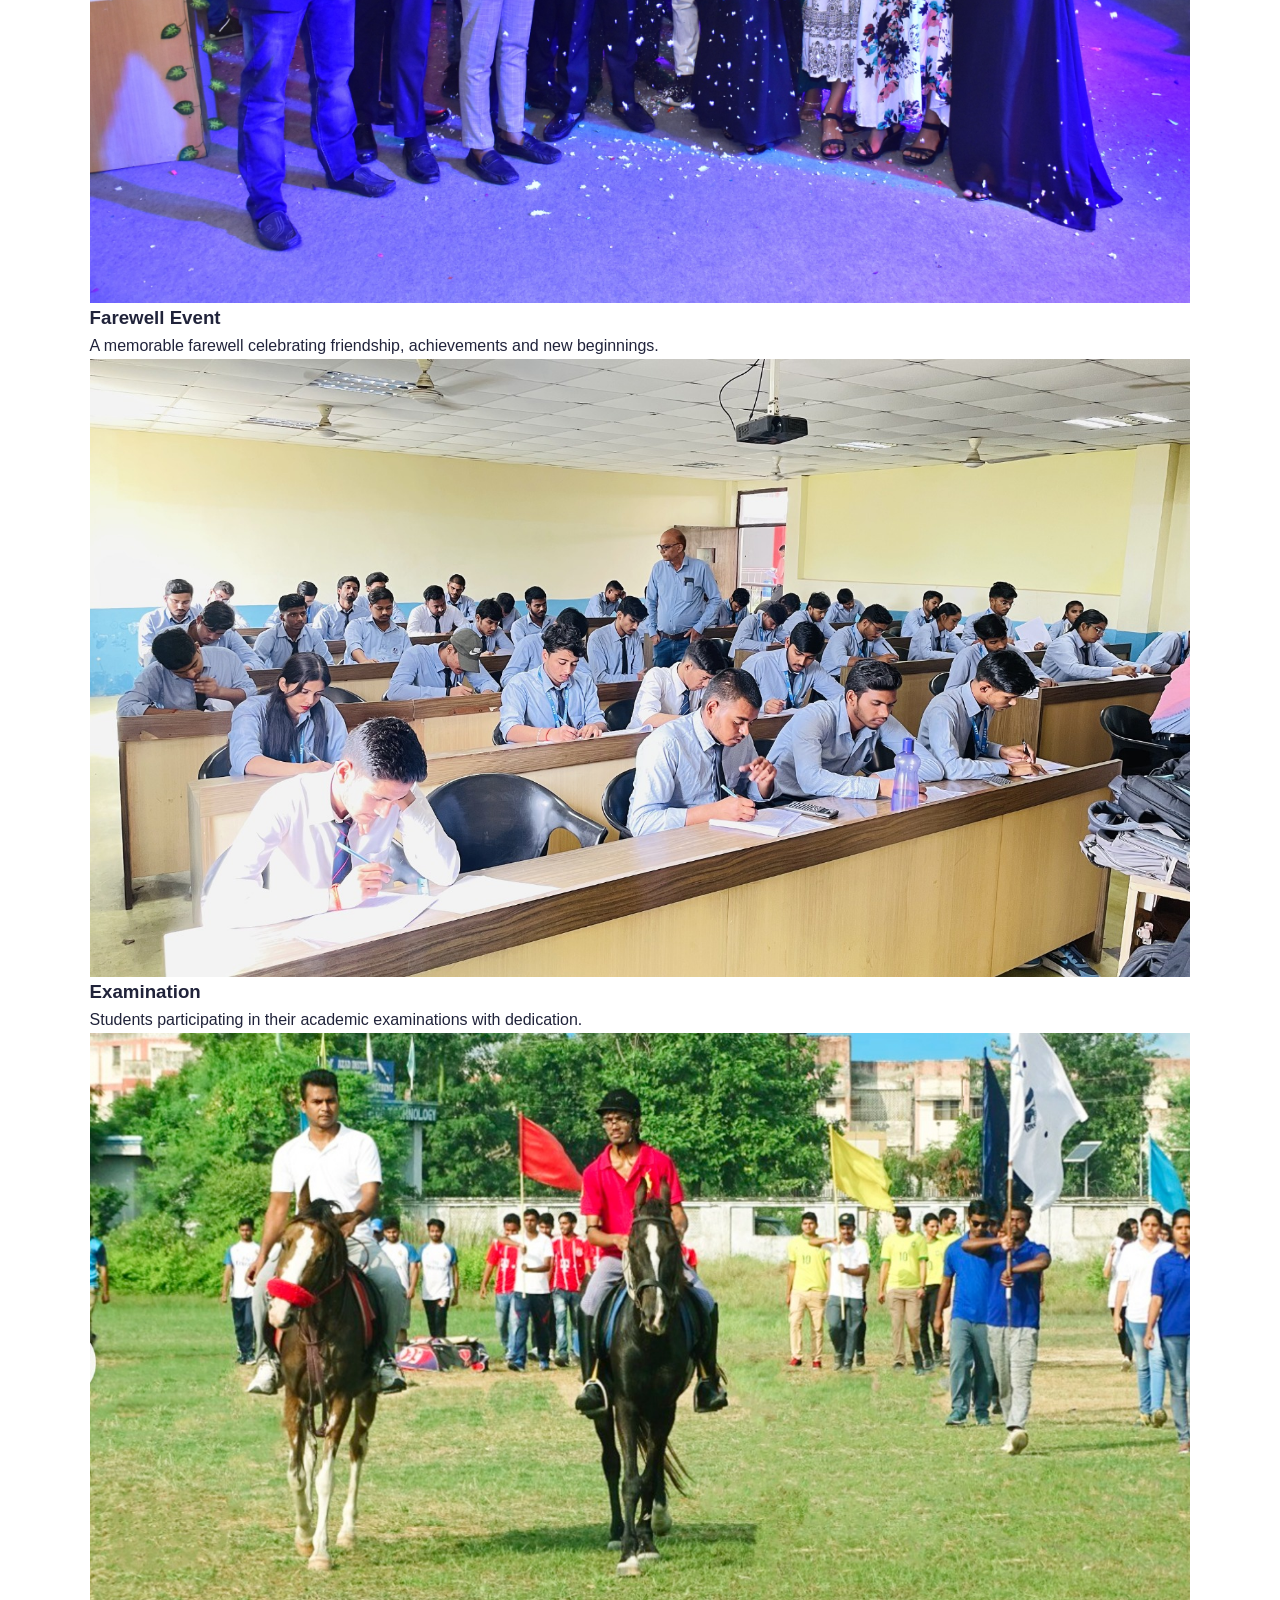
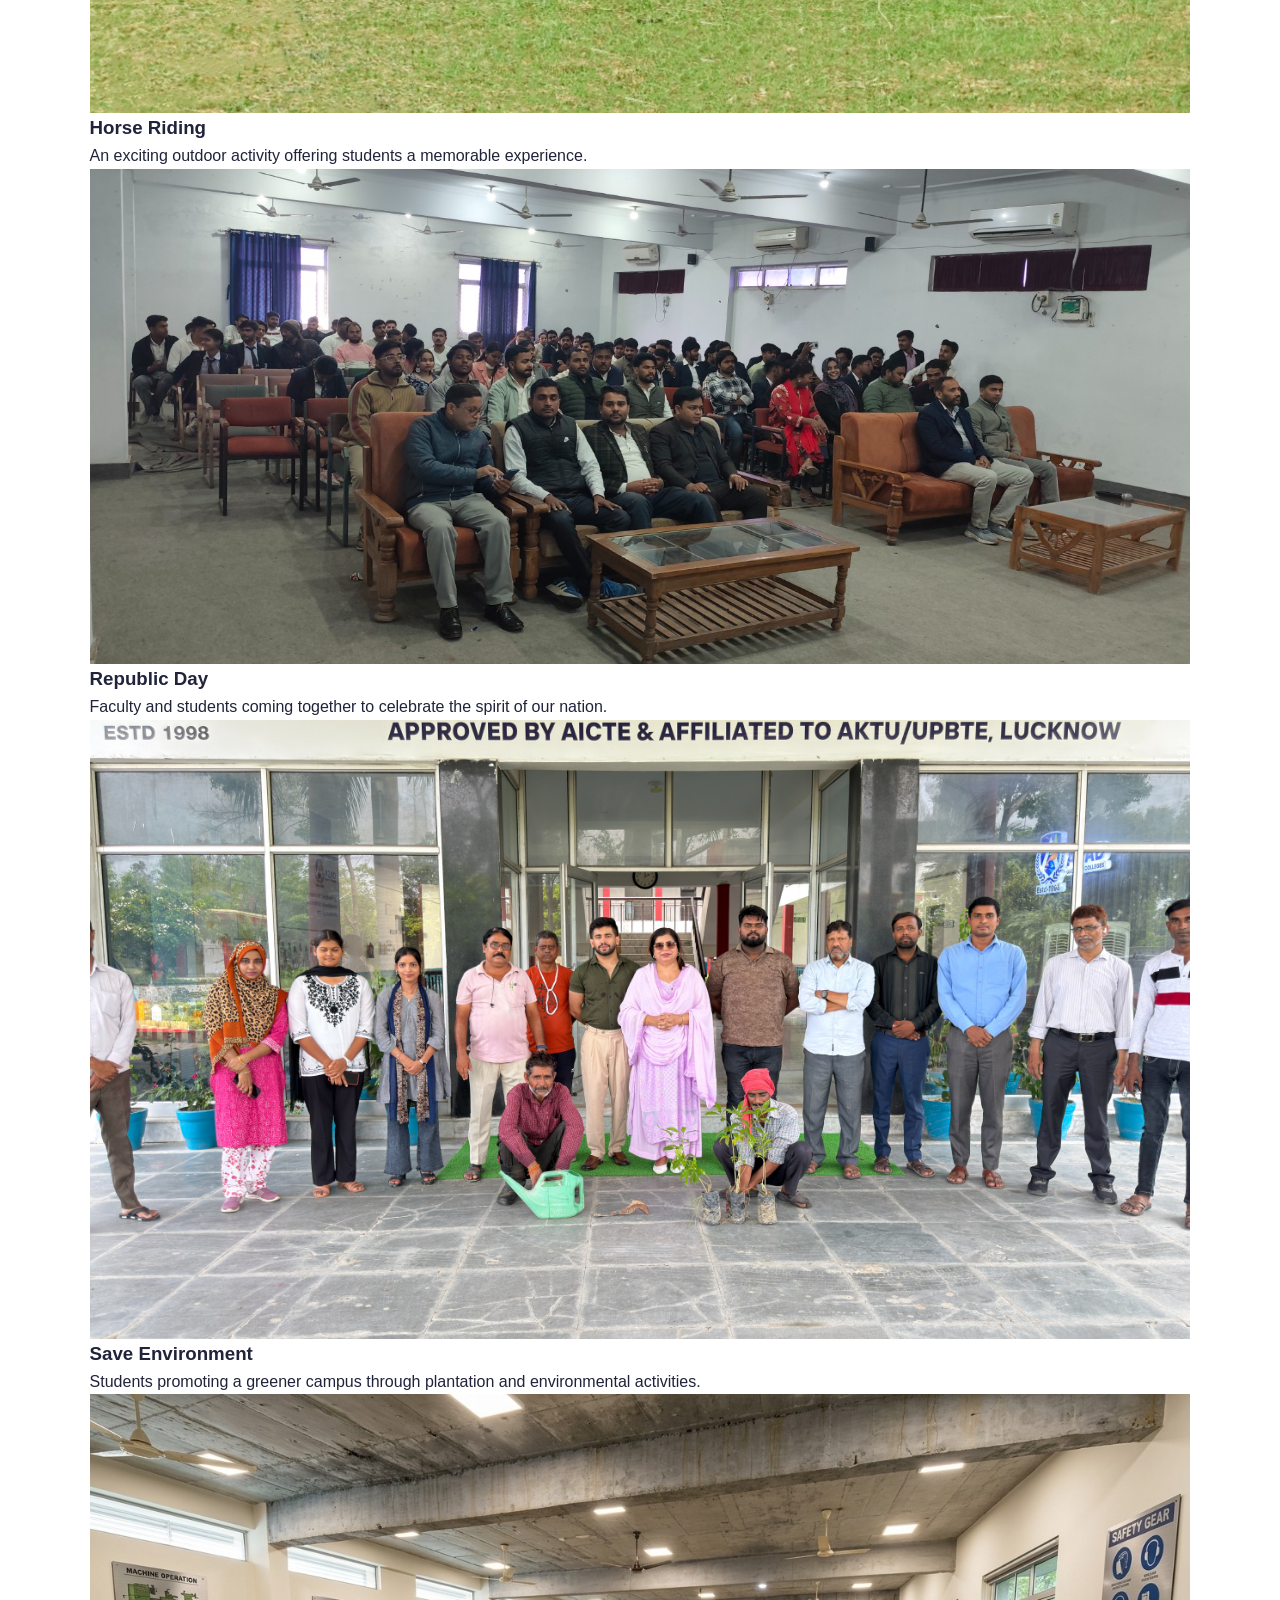
==== commit b7ad1e19: "Update index.html" ====
--- a/index.html
+++ b/index.html
@@ -1350,7 +1350,7 @@
         </div>
         <div class="gallery-card">
 
-    <img src="Dandiya2.jpg"
+    <img src="dandiya2.jpg"
          alt="Dandiya Night Celebration">
 
     <div class="gallery-content">
@@ -1368,7 +1368,7 @@
 
 <div class="gallery-card">
 
-    <img src="Dandiya3.jpg"
+    <img src="dandiya3.jpg"
          alt="Dandiya Night Celebration">
 
     <div class="gallery-content">
